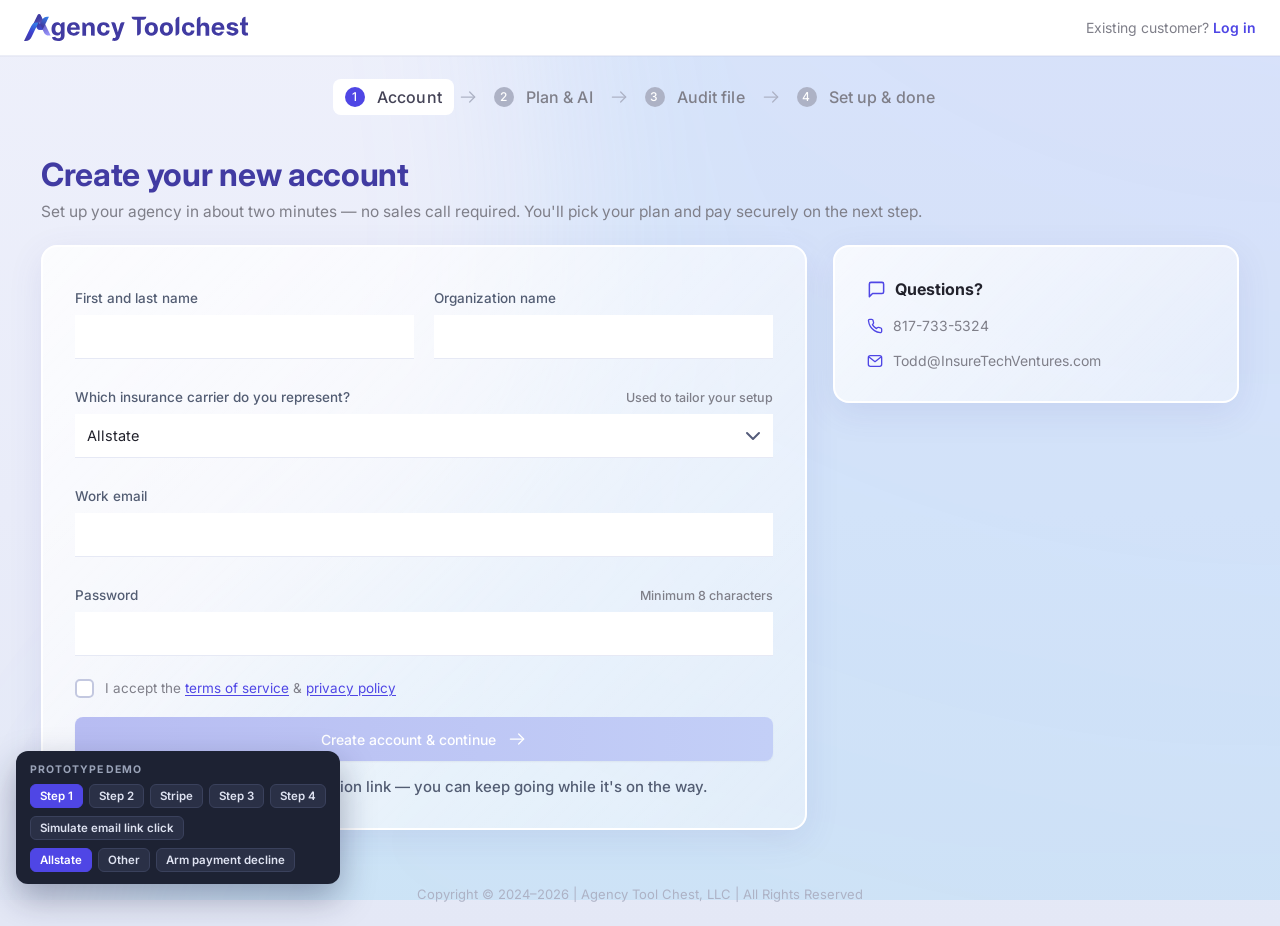
==== atc/registration/index.html @ 753e1fa0 "Registration: bottom-align plan tiles so rows match across banded/unbanded tiles; smooth AI deselect" ====
<!DOCTYPE html>
<html lang="en">
<head>
<meta charset="UTF-8">
<meta name="viewport" content="width=device-width, initial-scale=1.0">
<title>Create your account — Agency Toolchest</title>
<link rel="preconnect" href="https://fonts.googleapis.com">
<link rel="preconnect" href="https://fonts.gstatic.com" crossorigin>
<link href="https://fonts.googleapis.com/css2?family=Inter:ital,wght@0,400;0,500;0,600;0,700;0,800;1,400;1,500&display=swap" rel="stylesheet">
<style>
  /* ============================================================
     BASE — taken verbatim from the deployed ATC checkout page
     (https://lunaenumen.github.io/atc/checkout/index.html)
     ============================================================ */
  :root{
    --ink:#22222C;
    --body:#7F7F89;
    --muted:#7F7F89;
    --accent:#4f46e5;
    --accent-deep:#4338ca;
    --line:#e5e8f4;
    --green:#16a34a;
    --card:#ffffff;
  }
  *{box-sizing:border-box;margin:0;padding:0}
  html{-webkit-font-smoothing:antialiased;text-rendering:optimizeLegibility}
  body{
    font-family:'Inter',system-ui,-apple-system,'Segoe UI',sans-serif;
    background:linear-gradient(180deg,#eef0fb 0%,#e9ecf9 55%,#e4e8f6 100%);
    color:var(--ink);
    min-height:100vh;
    display:flex;flex-direction:column;
    font-size:15px;
  }
  .bg-shape{position:fixed;inset:0;z-index:-1;pointer-events:none}
  .bg-shape svg{width:100%;height:100%;display:block}

  /* ---------- Header ---------- */
  header{
    background:#fff;
    display:flex;align-items:center;justify-content:space-between;
    height:40px;max-height:40px;padding:0 32px;
    border-bottom:1px solid #eceef7;
    box-shadow:0 1px 0 rgba(30,34,80,.03);
    position:sticky;top:0;z-index:50;
  }
  .logo{display:flex;align-items:center;gap:10px;text-decoration:none;color:var(--ink)}
  .logo-word{font-size:21px;font-weight:800;letter-spacing:-.02em}
  .logo-word span{color:var(--accent-deep)}
  .user{display:flex;align-items:center;gap:10px}
  .avatar{
    width:28px;height:28px;border-radius:50%;
    background:linear-gradient(135deg,#f0a56c,#c96f4a);
    display:flex;align-items:center;justify-content:center;overflow:hidden;
  }
  .user-name{font-size:14px;font-weight:700;line-height:1.2}
  .user-sub{font-size:12px;color:var(--muted);line-height:1.2}
    /* signup: name sits left-aligned next to the avatar in one chip */
  header .user{gap:9px}
  header .user-meta{min-width:0;text-align:left}

  /* ---------- Layout ---------- */
  .page{flex:1;max-width:1440px;margin:0 auto;padding:48px 32px 40px;
    display:grid;grid-template-columns:minmax(0,1fr) 408px;gap:44px;align-items:start}
  .col-left{display:flex;flex-direction:column;gap:36px;min-width:0}

  .card{
    background:linear-gradient(135deg,rgba(255,255,255,.8),rgba(255,255,255,.4));
    border:2px solid #fff;border-radius:18px;
    box-shadow:0 10px 34px rgba(78,82,168,.10);
    -webkit-backdrop-filter:blur(14px);backdrop-filter:blur(14px);
    padding:30px 32px 28px;
  }
  .eyebrow{
    display:flex;align-items:center;gap:14px;
    font-size:11.5px;font-weight:700;letter-spacing:.09em;
    text-transform:uppercase;color:var(--muted);
  }
  .eyebrow::after{content:"";flex:1;height:1px;background:#dfe2ef}

  /* ---------- Subscription card ---------- */
  .sub-head{display:flex;justify-content:space-between;gap:24px;margin-top:26px}
  .sub-title{font-size:22px;font-weight:800;letter-spacing:-.01em}
  .sub-desc{margin-top:8px;color:var(--body);line-height:1.55;max-width:60ch}
  .sub-price{text-align:right;white-space:nowrap}
  .sub-price .amount{font-size:28px;font-weight:800;letter-spacing:-.02em}
  .sub-price .per{display:block;color:var(--muted);font-size:14px;margin-top:2px}

  /* features */
  /* features */
  .features{position:relative;margin-top:22px;overflow:hidden;max-height:92px;transition:max-height .35s ease}
  .features:not(.expanded){
    -webkit-mask-image:linear-gradient(180deg,#000 42%,transparent 96%);
            mask-image:linear-gradient(180deg,#000 42%,transparent 96%);
  }
  .features.expanded{max-height:720px}
  .features-grid{display:grid;grid-template-columns:1fr 1fr;column-gap:40px}
  .stage .feat{gap:10px;padding:7px 0;line-height:1.3}
  .stage .feat svg{width:16px;height:16px;margin-top:1px}
  .feat svg{flex:none;margin-top:2px}
  .feat-toggle{
    display:flex;align-items:center;gap:7px;margin:18px auto 0;
    background:none;border:0;cursor:pointer;
    color:var(--accent);font:inherit;font-size:14.5px;font-weight:600;
  }
  .feat-toggle:hover{text-decoration:underline}
  .feat-toggle svg{transition:transform .3s ease}
  .feat-toggle.open svg{transform:rotate(180deg)}

  /* ---------- AI plan card ---------- */
  .ai-title{font-size:20px;font-weight:800;margin-top:26px}
  .ai-desc{margin-top:8px;color:var(--body);line-height:1.55;max-width:88ch}
  .plans{display:grid;grid-template-columns:1fr 1fr;gap:22px;margin-top:38px;align-items:stretch}

  .plan-tile{
    position:relative;background:#fff;border:2px solid #e8eaf5;border-radius:14px;
    padding:22px 22px 18px;cursor:pointer;user-select:none;
    transition:border-color .18s ease, box-shadow .18s ease, transform .18s ease;
    display:flex;flex-direction:column;
  }
  .plan-tile:hover{box-shadow:0 10px 26px rgba(78,82,168,.12);transform:translateY(-1px)}
  .plan-tile[data-plan="advanced"]{border-color:var(--accent);box-shadow:0 10px 28px rgba(79,70,229,.16)}
  .plan-tile input[name="ai-plan"]{position:absolute;opacity:0;pointer-events:none}
  .plan-tile:focus-visible{outline:3px solid #b9b2f5;outline-offset:2px}

  .plan-top{display:flex;align-items:center;justify-content:space-between}
  .plan-name{font-size:18px;font-weight:800}
  .plan-bar{
    position:absolute;top:0;left:50%;transform:translate(-50%,-50%);
    padding:6px 16px;border-radius:999px;white-space:nowrap;
    background:linear-gradient(90deg,#6d5ef0,#4f46e5);
    color:#fff;font-size:11px;font-weight:700;letter-spacing:.08em;text-transform:uppercase;
    box-shadow:0 4px 12px rgba(79,70,229,.35);
  }
  .plan-price{margin-top:16px;display:flex;align-items:baseline;gap:5px}
  .plan-price .amt{font-size:30px;font-weight:800;letter-spacing:-.02em}
  .plan-price .mo{color:var(--muted);font-size:14px}
  .plan-sub{color:var(--body);font-size:14px;margin-top:4px}
  .plan-divider{height:1px;background:#e8eaf3;margin:16px 0 14px}
  .plan-tokens{display:flex;align-items:center;gap:8px;font-size:13.5px;font-weight:600;color:var(--ink)}
  .tok-dot{width:6px;height:6px;background:var(--accent);border-radius:2px;flex:none}
  .info{color:var(--muted);display:inline-flex;cursor:help}
  /* styled tooltip (setup fee explanation) */
  .tip{position:relative;color:var(--muted);display:inline-flex;cursor:help}
  .tip::after{
    content:attr(data-tip);position:absolute;bottom:calc(100% + 9px);right:-6px;
    width:252px;background:#1d2233;color:#fff;font-size:12px;font-weight:400;line-height:1.55;
    padding:9px 12px;border-radius:8px;box-shadow:0 10px 24px rgba(20,24,60,.35);
    opacity:0;pointer-events:none;transition:opacity .18s ease;z-index:40;
  }
  .tip::before{
    content:"";position:absolute;bottom:calc(100% + 3px);right:2px;
    border:6px solid transparent;border-top-color:#1d2233;
    opacity:0;transition:opacity .18s ease;z-index:40;
  }
  .tip:hover::after,.tip:focus-visible::after,.tip:hover::before,.tip:focus-visible::before{opacity:1}

  /* radios */
  .radio{
    appearance:none;-webkit-appearance:none;width:21px;height:21px;border-radius:50%;
    border:2px solid #c9cde4;background:#fff;cursor:pointer;flex:none;
    transition:border .15s ease;
  }
  .radio:hover{border-color:#a5aad0}
  .radio:checked{border:7px solid var(--accent)}

  /* ---------- Bonus banner ---------- */
  .bonus{
    margin-top:30px;display:flex;align-items:flex-start;gap:18px;
    background:#edf1fe;border:1px solid #d4dcf8;border-radius:14px;padding:20px 24px;
  }
  .bonus-icon{flex:none;width:42px;height:42px}
  .bonus-body{flex:1;min-width:0}
  .bonus-title{font-size:15.5px;font-weight:800;letter-spacing:.01em;color:#413BA2;text-transform:uppercase}
  .bonus-line{margin-top:5px;color:#413BA2;font-size:14.5px}
  .bonus-line b{color:#413BA2}
  .bonus-price{text-align:right;white-space:nowrap}
  .bonus-price .zero{
    font-size:26px;font-weight:800;
    background:linear-gradient(135deg,#046BF2,#5E35F2);
    -webkit-background-clip:text;background-clip:text;
    color:transparent;-webkit-text-fill-color:transparent;
  }
  .bonus-price .then{display:block;color:#413BA2;opacity:.8;font-size:13px;font-style:italic;margin-top:2px}

  /* ---------- Order / receipt ---------- */
  .order-wrap{position:sticky;top:64px}
  .receipt{
    background:#fff;border:1px solid #E6E9F5;border-bottom:0;
    border-radius:16px 16px 0 0;padding:30px 28px 24px;
    box-shadow:0 0 40px rgba(78,82,168,.16);
  }
  .zig{
    height:7.5px;
    background-image:url("data:image/svg+xml,%3Csvg xmlns='http://www.w3.org/2000/svg' viewBox='0 0 25.75 7.5' preserveAspectRatio='none'%3E%3Cpath d='M0 0H25.75L12.875 7.25Z' fill='%23fff'/%3E%3Cpath d='M0 0L12.875 7.25L25.75 0' fill='none' stroke='%23E6E9F5' stroke-width='0.75'/%3E%3C/svg%3E");
    background-repeat:repeat-x;
    background-size:25.75px 100%;
  }
  .fine{padding:18px 6px 0;color:var(--muted);font-size:12.5px;line-height:1.6}
  .fine a{color:var(--accent);text-decoration:underline;text-underline-offset:2px}
  .fine p+p{margin-top:12px}

  .o-item{display:flex;justify-content:space-between;gap:16px;padding:13px 0;animation:fadeIn .25s ease}
  @keyframes fadeIn{from{opacity:0;transform:translateY(-3px)}to{opacity:1;transform:none}}
  .o-title{font-size:15px;font-weight:700;line-height:1.35}
  .o-sub{font-size:13px;font-style:italic;color:var(--muted);margin-top:3px}
  .o-price{font-size:15px;font-weight:700;white-space:nowrap}
  .o-price.free{color:var(--green)}

  .o-divider{height:1px;background:#e7e9f4;margin:14px 0 16px}
  .due{display:flex;justify-content:space-between;align-items:baseline;padding-bottom:6px}
  .due-label{font-size:19px;font-weight:800}
  .due-amount{font-size:21px;font-weight:800;letter-spacing:-.01em}

  .consents{display:flex;flex-direction:column;gap:16px;margin-top:18px}
  .consent{display:flex;gap:11px;align-items:flex-start;cursor:pointer;font-size:13.5px;color:var(--body);line-height:1.55}
  .consent b{color:var(--ink)}
  .checkbox{
    appearance:none;-webkit-appearance:none;flex:none;width:19px;height:19px;margin-top:1px;
    border:2px solid #c3c8e0;border-radius:5px;background:#fff;cursor:pointer;
    display:inline-grid;place-content:center;transition:background .12s ease,border-color .12s ease;
  }
  .checkbox:hover{border-color:#9aa0d8}
  .checkbox::before{
    content:"";width:10px;height:10px;transform:scale(0);transition:transform .12s ease;
    clip-path:polygon(14% 44%,0 62%,40% 100%,100% 16%,82% 2%,38% 66%);
    background:#fff;
  }
  .checkbox:checked{background:var(--accent);border-color:var(--accent)}
  .checkbox:checked::before{transform:scale(1)}

  .subscribe{
    width:100%;margin-top:22px;border:0;border-radius:11px;cursor:pointer;
    padding:15px 18px;display:flex;align-items:center;justify-content:center;gap:11px;
    background:linear-gradient(90deg,#6153e6,#3b6ef6);
    color:#fff;font:inherit;font-size:16px;font-weight:700;
    box-shadow:0 10px 24px rgba(79,70,229,.35);
    transition:box-shadow .15s ease,transform .15s ease,filter .15s ease;
  }
  .subscribe:hover:not(:disabled){filter:brightness(1.06);transform:translateY(-1px)}
  .subscribe:disabled{
    background:linear-gradient(90deg,#b7bcf2,#c3cff7);
    box-shadow:none;cursor:not-allowed;color:#fff;
  }
  .renew-note{display:flex;align-items:center;gap:8px;margin-top:14px;color:var(--muted);font-size:13px}
  .renew-note svg{color:var(--accent);flex:none}

  /* ---------- Footer / toast ---------- */
  footer{margin-top:auto;text-align:center;color:#ADB2C5;font-size:13px;padding:0 20px 24px}
  .toast{
    position:fixed;left:50%;bottom:28px;transform:translate(-50%,20px);
    background:#1d2233;color:#fff;padding:12px 22px;border-radius:10px;
    font-size:14px;font-weight:600;opacity:0;pointer-events:none;
    transition:opacity .25s ease,transform .25s ease;z-index:99;
    box-shadow:0 14px 34px rgba(20,24,60,.35);
  }
  .toast.show{opacity:1;transform:translate(-50%,0)}

  /* ---------- Entrance animation ---------- */
  @keyframes rollOut{
    from{opacity:0;clip-path:inset(0 0 100% 0);transform:translateY(-6px)}
    55%{opacity:1}
    to{opacity:1;clip-path:inset(-60px -60px -60px -60px);transform:none}
  }
  .roll{animation:rollOut .6s cubic-bezier(.22,.61,.36,1) both}
  .col-left .card:nth-of-type(1).roll{animation-delay:.06s}
  .col-left .card:nth-of-type(2).roll{animation-delay:.2s}
  .order-wrap.roll{animation-delay:.34s}
  @media (prefers-reduced-motion:reduce){.roll{animation:none}}

  @media (max-width:1120px){
    .page{grid-template-columns:1fr}
    .order-wrap{position:static}
  }
  @media (max-width:640px){
    .plans,.features-grid{grid-template-columns:1fr}
    .sub-head{flex-direction:column}
    .bonus{flex-wrap:wrap}
  }
</style>
<style>
  /* ============================================================
     EXTENSIONS — new components for the signup flow, measured
     from the four SVG exports (1920px canvas, content 1198px).
     Base tokens/typography above are never restyled.
     ============================================================ */
  :root{
    --ok-bg:#ECFDF5; --ok-line:#A7F3D0; --ok-text:#065F46;
    --info-bg:#EEF2FF; --info-line:#C7D2FE; --info-text:#413BA2;
    --pend-bg:#FFFBEB; --pend-line:#FDE68A; --pend-text:#92400E;
    --chip-bg:#F2F5FF; --green-check:#04AF72;
  }
  html{scroll-behavior:smooth}
  body.clean{scroll-behavior:auto}

  /* header: taller than checkout per SVG (54–60px) */
  header{height:56px;max-height:56px;padding:0 24px}
  .login-link{font-size:14px;color:var(--muted)}
  .login-link a{color:var(--accent);font-weight:600;text-decoration:none}
  .login-link a:hover{text-decoration:underline}
  .user-meta{text-align:right}

  /* ---------- Stage / step layout ---------- */
  .wrap{width:100%;max-width:1198px;margin:0 auto;padding:0}
  main{flex:1}
  .stage{display:none}
  .stage.active{display:block}
  .stage .card{border-radius:16px;padding:32px;-webkit-backdrop-filter:blur(2px);backdrop-filter:blur(2px)}
  .cols{display:grid;grid-template-columns:766px 406px;gap:26px;align-items:start}
  /* SVG/PROMPT: the receipt column is sticky in the viewport at all times —
     stretch the aside to the full row height so sticky has room to travel */
  .cols>aside{align-self:stretch;display:flex;flex-direction:column;gap:22px}
  .col-left{gap:26px}

  /* ---------- Stepper ---------- */
  /* Figma: chips row gap 4, arrow separators 20px #ADB2C5.
     Current = white chip + #4F46E5 badge + #444356 label.
     Done = #ADB2C5 badge/label; future = #ADB2C5 badge + #7F7F89 label. */
  .stepper{display:flex;align-items:center;justify-content:center;gap:4px;margin-top:23px;flex-wrap:wrap}
  .chip{
    display:flex;align-items:center;
    height:36px;padding:8px 12px;gap:12px;border:0;border-radius:8px;
    background:transparent;color:#7F7F89;font:inherit;font-size:16px;font-weight:500;
    letter-spacing:.1px;cursor:pointer;white-space:nowrap;
    transition:box-shadow .18s ease,background .18s ease,color .18s ease;
  }
  .chip .badge{
    display:flex;align-items:center;justify-content:center;flex:none;
    width:20px;min-width:20px;height:20px;padding:2px;border-radius:999px;
    background:#ADB2C5;color:#fff;font-size:12px;font-weight:500;line-height:16px;
    letter-spacing:.5px;text-align:center;
    transition:background .18s ease;
  }
  .chip.done{color:#ADB2C5}
    .chip.done .badge{background:#ADB2C5;border:0;color:#fff;font-size:13px}
  .chip.current{background:#fff;color:#444356}
  .chip.current .badge{background:#4F46E5}
  .chip[disabled]{cursor:default}
  .chip.allowed:not([disabled]):not(.current):hover{box-shadow:0 0 0 1px #DDE2F2 inset}
  .chip.hidden{display:none}
  .stepper .sep{flex:none;display:inline-flex;color:#ADB2C5}
  .stepper .sep.hidden{display:none}

  /* ---------- Step headings ---------- */
  .step-head{margin-top:32px}
  .step-head h1{font-size:32px;font-weight:700;letter-spacing:-.01em;color:#413BA2}
  .step-head .lead{margin-top:6px;font-size:15.5px;line-height:1.5;color:var(--body);max-width:none}
  .backlink{
    display:inline-flex;align-items:center;gap:6px;margin-top:0;
    color:var(--accent);font-size:14px;font-weight:600;text-decoration:none;
  }
  .backlink:hover{text-decoration:underline}
  .step-head.has-back{margin-top:44px}
  .step-head.has-back h1{margin-top:24px}

  /* ---------- Status strips ---------- */
  .strip{
    display:flex;align-items:center;gap:11px;
    border-radius:7.5px;padding:0 14px;height:45px;margin-top:18px;
    font-size:14px;font-weight:600;
    transition:background .3s ease,border-color .3s ease,color .3s ease;
  }
  .strip .strip-note{font-weight:400;opacity:.85}
  .strip .strip-actions{margin-left:auto;display:flex;gap:14px;align-items:center}
  .strip a{color:inherit;font-weight:700;text-decoration:underline;text-underline-offset:2px;cursor:pointer}
  .strip.ok{background:var(--ok-bg);border:1px solid var(--ok-line);color:var(--ok-text)}
  .strip.info{background:var(--info-bg);border:1px solid var(--info-line);color:var(--info-text)}
  .strip.pending{background:var(--pend-bg);border:1px solid var(--pend-line);color:var(--pend-text)}
  .strip.processing{background:var(--info-bg);border:1px solid var(--info-line);color:var(--info-text)}
  .strip .dot{
    flex:none;width:22px;height:22px;border-radius:50%;display:inline-flex;
    align-items:center;justify-content:center;
  }
  .strip.ok .dot{background:var(--green-check)}
  .strip.pending .dot{background:#D97706}
  .strip.info .dot{background:var(--accent)}
  .strip.processing .dot{background:transparent}
  .spinner{
    width:20px;height:20px;border-radius:50%;
    border:2.5px solid #C7D2FE;border-top-color:var(--accent);
    animation:spin .8s linear infinite;
  }
  @keyframes spin{to{transform:rotate(360deg)}}

  /* ---------- Forms (Step 1) — Figma: flex 44px, padding 8px 12px,
     white bg, bottom border #E6E9F5, no radius, empty fields ---------- */
  .field{margin-bottom:30px}
  .field-row{display:grid;grid-template-columns:1fr 1fr;gap:20px}
  .label-row{display:flex;align-items:baseline;justify-content:space-between;gap:12px}
  .label{display:block;font-size:13.5px;font-weight:500;color:#535D73;margin-bottom:9px}
  .label-hint{font-size:12.5px;font-weight:500;color:var(--muted)}
  .input{
    width:100%;height:44px;padding:8px 12px;
    background:#fff;border:0;border-bottom:1px solid #E6E9F5;
    font:inherit;font-size:14.5px;color:var(--ink);
    transition:border-color .18s ease,box-shadow .18s ease;
  }
  .input::placeholder{color:#A6ABC0}
  .input:focus{outline:none;border-bottom-color:var(--accent);box-shadow:0 1px 0 var(--accent)}
  textarea.input{height:auto;padding:10px 14px;resize:vertical}
  select.input{
    appearance:none;-webkit-appearance:none;cursor:pointer;padding-right:38px;
    background-image:url("data:image/svg+xml,%3Csvg xmlns='http://www.w3.org/2000/svg' width='14' height='9' viewBox='0 0 14 9'%3E%3Cpath d='M1 1l6 6 6-6' fill='none' stroke='%23555C7A' stroke-width='2' stroke-linecap='round' stroke-linejoin='round'/%3E%3C/svg%3E");
    background-repeat:no-repeat;background-position:right 14px center;
  }
  .field-note{margin-top:9px;font-size:13px;color:var(--muted);line-height:1.5}
  .field-note.warn{color:#B45309}
  .err{display:none;margin-top:7px;font-size:12.5px;font-weight:600;color:#ED0378}
  .field.invalid .err{display:block}
  .field.invalid .input{border-bottom-color:#ED0378}
  .field.invalid .input:focus{box-shadow:0 1px 0 #ED0378}
  .terms{display:flex;gap:11px;align-items:flex-start;cursor:pointer;font-size:13.5px;color:var(--body);line-height:1.55;margin:22px 0 0}
  .terms a{color:var(--accent);text-decoration:underline;text-underline-offset:2px}
  .btn-note{display:flex;align-items:center;justify-content:center;gap:9px;margin-top:16px;color:#535D73;font-size:15px;font-weight:500}
  .hp{position:absolute;left:-9999px;top:-9999px;height:0;overflow:hidden}

  /* ---------- Custom styled dropdowns (carrier, billing day) ---------- */
  .dd{position:relative;display:inline-block}
  .dd-btn{
    display:flex;align-items:center;justify-content:space-between;gap:10px;
    height:44px;padding:8px 12px;width:100%;
    background:#fff;border:0;border-bottom:1px solid #E6E9F5;
    font:inherit;font-size:14.5px;color:var(--ink);cursor:pointer;text-align:left;
    transition:border-color .18s ease,box-shadow .18s ease;
  }
  .dd-btn .dd-chev{flex:none;color:#555C7A;transition:transform .2s ease}
  .dd.open .dd-btn{border-bottom-color:var(--accent);box-shadow:0 1px 0 var(--accent)}
  .dd.open .dd-btn .dd-chev{transform:rotate(180deg)}
  .dd-list{
    position:absolute;top:calc(100% + 4px);left:0;right:0;z-index:30;
    background:#fff;border:1px solid #E6E9F5;border-radius:8px;
    box-shadow:0 10px 24px rgba(30,34,80,.14);padding:4px;
    max-height:224px;overflow:auto;display:none;
  }
  .dd.open .dd-list{display:block}
  .dd-item{list-style:none;padding:8px 12px;border-radius:6px;font-size:14px;color:#111827;cursor:pointer}
  .dd-item:hover{background:#EEF2FF}
  .dd-item.sel{color:#4F46E5;font-weight:600;background:#EEF2FF}
  .dd-item.sel::after{content:'✓';float:right;color:#4F46E5;font-weight:700}
  select option{background:#fff;color:#111827;font-family:inherit;font-size:14px;padding:6px 10px}
  select option:checked{background:#EEF2FF;color:#111827}

  /* ---------- Ghost button (SVG: #EEF2FF fill, #4F46E5 label) ---------- */
  .btn-ghost{
    display:inline-flex;align-items:center;justify-content:center;gap:9px;
    height:44px;padding:0 22px;border:0;border-radius:8px;cursor:pointer;
    background:#EEF2FF;color:#4F46E5;box-shadow:0 1px 2px rgba(0,0,0,.05);
    font:inherit;font-size:14px;font-weight:500;line-height:28px;
    transition:filter .15s ease,transform .15s ease;
  }
  .btn-ghost:hover{filter:brightness(.96)}
  .stage .subscribe{background:linear-gradient(257.56deg,#046BF2 3.39%,#5E35F2 84.49%);border-radius:8px;box-shadow:0 1px 2px rgba(0,0,0,.05);height:44px;padding:8px 16px;margin-top:0;font-size:14px;font-weight:500}
  .stage .subscribe:disabled{background:linear-gradient(90deg,#b7bcf2,#c3cff7)}
  #subscribe-btn svg{display:none}
  #subscribe-btn:not(:disabled) svg{display:inline-block}
  .btn-ghost:active{transform:scale(.99)}

  /* ---------- Sidebar cards (Step 1 / 3) ---------- */
  aside .col-left{gap:22px}
  .side-title{display:flex;align-items:center;gap:9px;font-size:16px;font-weight:700;color:var(--ink)}
  .side-title svg{flex:none}
  .side-list{margin-top:20px;display:flex;flex-direction:column;gap:14px}
  .side-item{display:flex;gap:10px;align-items:flex-start;font-size:13.5px;color:#535D73;line-height:1.5}
  .howto-list{list-style:none;margin-top:20px;display:flex;flex-direction:column;gap:12px}
  .howto-list li{display:flex;gap:8px;align-items:flex-start;font-size:13.5px;color:#535D73;line-height:1.5}
  .howto-list li b{color:var(--ink)}
  .howto-n{flex:none;font-size:13.5px;font-weight:700;color:#4F46E5}
  .side-item svg{flex:none;margin-top:2px}
  
  blockquote{margin-top:16px;font-size:15.5px;line-height:1.6;color:var(--ink);font-style:italic}
  .attr{margin-top:14px;font-size:13.5px;color:var(--muted);font-style:normal}
  .contact{display:flex;gap:10px;align-items:center;margin-top:18px;font-size:14px;color:var(--body)}
  .contact svg{flex:none;color:var(--accent)}
  .contact a{color:var(--body);text-decoration:none}
  .contact a:hover{color:var(--accent)}

  /* ---------- Billing plan tiles (Step 2) ---------- */
  .bill-title{font-size:18px;font-weight:700;margin-top:24px;color:#111827}
  .bill-tiles{display:flex;gap:12px;align-items:flex-end;margin-top:21px}
  /* step-2 fine-tuning measured from SVG 2 */
  .stage .features{margin-top:25px}
  .stage .features-grid{column-gap:30px}
  .stage .feat{gap:9px;padding:5px 0;line-height:1.3;font-size:14px}
  .stage .feat svg{width:16px;height:16px;margin-top:1px}
  .stage .feat-toggle{margin-top:24px}
  .stage .ai-title{font-size:18px;font-weight:700;color:#111827}
  .stage .ai-desc{max-width:none;font-size:14px;line-height:18px;color:#7F7F89}
  .stage .plans{margin-top:14px;gap:12px;align-items:end}
  .stage .plan-tile{padding:16px 18px;gap:12px;border-radius:12px}
  .stage .plan-tile.has-pill{padding-top:46px}
  .stage .plan-tile[aria-checked="true"] .plan-name{color:#4F46E5}
  .stage .plan-price{margin:0;gap:2px;align-items:flex-end}
  .stage .plan-price .amt{font-size:24px;line-height:30px;letter-spacing:-.01em}
  .stage .plan-price .amt.big{font-size:28px;line-height:34px}
  .stage .plan-price .mo{font-size:13px;font-weight:500;color:#6B7280}
  .stage .plan-sub{margin:0;font-size:13px;color:#6B7280}
  .stage .plan-divider{margin:0}
  .stage .plan-tokens{font-size:13px;font-weight:500;color:#374151;gap:6px}
  .stage .radio{width:16px;height:16px;border:1px solid #D1D5DB;border-radius:999px}
  .stage .radio:checked{border-color:#4F46E5;background:radial-gradient(circle,#fff 2.5px,#4F46E5 3px)}
  .stage .plan-sub{margin-top:2px}
  .stage .plan-divider{margin:12px 0 10px}
  .stage .plan-tile.has-pill{padding-top:49px}
  .stage .receipt{padding-top:42px}
  /* SVG/Figma: "Best Value" is a full-width accent band fused with the tile's
     accent border — it covers the top border so there is no gap */
  .stage .plan-bar{
    top:-2px;left:-2px;right:auto;transform:none;width:calc(100% + 4px);height:30px;padding:0;
    border-radius:12px 12px 0 0;display:flex;align-items:center;justify-content:center;gap:7px;
    background:var(--accent);box-shadow:none;
  }
  .stage .bonus{margin-top:20px}
  .bill-tiles .plan-tile{flex:1;min-height:0}
  .bill-tiles .plan-tile.has-pill{min-height:217px}
  .plan-tile[data-bill="annual"]{border-color:var(--accent);box-shadow:0 10px 28px rgba(79,70,229,.16)}
  .plan-price .amt.big{font-size:42px;letter-spacing:-.025em}
  .save-badge{
    display:inline-flex;align-items:center;gap:6px;
    background:#EEF2FF;border-radius:999px;padding:5px 12px;
    color:#413BA2;font-size:12.5px;font-weight:700;
  }
  .fee-note{display:inline-flex;align-items:center;gap:6px;font-size:12.5px;font-weight:700;color:var(--body)}
  .bonus.dim{opacity:.45;filter:saturate(.35)}
  .bonus{transition:opacity .25s ease,filter .25s ease;flex-direction:column;gap:16px;padding:24px;border-radius:12px}
    .bonus-mark{flex:none;display:inline-flex}
  .bonus-row{display:flex;justify-content:space-between;align-items:flex-start;gap:16px;width:100%;flex:1;min-width:0}
  .bonus-left{display:flex;flex-direction:column;align-items:flex-start;gap:4px;min-width:0;flex:1}
  .bonus-header{display:flex;align-items:center;gap:8px}
  #bonus-banner .bonus-title{font-size:16px;line-height:19px;white-space:nowrap}
  .bonus-bodyx,#bonus-banner .bonus-left .bonus-text{margin:0;font-size:14px;line-height:22px;color:#413BA2}
  .bonus-right{display:flex;flex-direction:column;align-items:flex-end;flex:none}
  .bonus-right .zero{font-size:26px;font-weight:700;line-height:31px;background:linear-gradient(257.56deg,#046BF2 3.39%,#5E35F2 84.49%);-webkit-background-clip:text;background-clip:text;color:transparent;-webkit-text-fill-color:transparent}
  .bonus-right .then{margin-top:0;font-size:12px;font-style:italic;line-height:22px;color:#413BA2;text-align:right;white-space:nowrap}
          
  /* ---------- Billing date card (Step 2) ---------- */
  .billdate-sentence{margin-top:14px;font-size:15px;color:var(--ink);line-height:1.6}
  .billdate-note{display:flex;gap:9px;margin-top:4px;font-size:13px;color:var(--muted);line-height:1.55}
  .billdate-note svg{flex:none;margin-top:1px;color:var(--accent)}

  /* ---------- Wizard (Step 3) ---------- */
  .wiz{display:flex;flex-direction:column;gap:20px;margin-top:24px}
  .wiz-item{display:flex;gap:16px;align-items:flex-start}
  .wiz-num{
    flex:none;width:28px;height:28px;border-radius:50%;
    background:var(--accent);color:#fff;
    display:flex;align-items:center;justify-content:center;
    font-size:14px;font-weight:700;margin-top:-2px;
    box-shadow:0 4px 10px rgba(79,70,229,.30);
  }
  .wiz-title{font-size:15px;font-weight:700;color:var(--ink)}
  .wiz-sub{margin-top:5px;font-size:14px;color:var(--body);line-height:1.5}

  .accordion{margin-top:10px;background:#fff;border:1px solid #E0E7FF;border-radius:7.5px;
  }
  .acc-head{
    width:100%;display:flex;align-items:center;gap:11px;
    height:52px;padding:0 16px;border:0;background:none;cursor:pointer;
    font:inherit;font-size:14.5px;font-weight:700;color:var(--ink);text-align:left;
  }
  .acc-head:hover{background:#F7F8FF;border-radius:7.5px}
  .acc-head .chev{flex:none;color:var(--accent);transition:transform .25s ease}
  .accordion.open .acc-head .chev{transform:rotate(90deg)}
  .acc-body{max-height:0;overflow:hidden;transition:max-height .35s ease,padding-bottom .35s ease;padding:0 18px 0 43px}
  .accordion.open .acc-body{max-height:440px;padding-bottom:18px}
  .acc-body ol{margin:10px 0 0 18px;display:flex;flex-direction:column;gap:8px}
  .acc-body code{background:#EEF2FF;border-radius:5px;padding:1px 7px;font-size:13px;color:#4F46E5}

  /* ---------- Dropzone (Step 3) ---------- */
  .dropzone{
    margin-top:24px;height:178px;
    background:#fff;border:1.5px dashed #C7D2FE;border-radius:7px;
    display:flex;flex-direction:column;align-items:center;justify-content:center;gap:10px;
    cursor:pointer;text-align:center;padding:20px;
    transition:border-color .15s ease,background .15s ease;
  }
  .dropzone:hover,.dropzone:focus-visible{border-color:var(--accent);background:#FBFCFF}
  .dropzone.drag{border-color:var(--accent);background:#EEF2FF}
  .dropzone.invalid{border-color:#ED0378;background:#FEF2F8}
  .dz-title{font-size:16px;font-weight:700;color:var(--ink)}
  .dz-sub{font-size:13px;color:var(--muted)}
  .dz-file{display:flex;align-items:center;gap:10px;background:#EEF2FF;border:1px solid #C7D2FE;border-radius:8px;padding:10px 16px;font-size:14px;color:var(--ink)}
  .dz-file b{font-weight:700}
  .dz-file .rm{border:0;background:none;color:var(--muted);cursor:pointer;font:inherit;font-size:15px;line-height:1;padding:2px 4px}
  .dz-file .rm:hover{color:#ED0378}
  .upload-error{display:none;margin-top:12px;font-size:13px;font-weight:600;color:#ED0378}
  .warn-frame{
    display:flex;align-items:center;justify-content:center;gap:9px;
    margin-top:18px;padding:11px 14px;border-radius:8px;
    background:#FEF2F8;border:1px solid #F9B9D8;
    font-size:13.5px;font-weight:700;color:#ED0378;
  }
  .upload-error.show{display:block}
  .two-btns{display:flex;justify-content:space-between;align-items:center;gap:12px;margin-top:12px}
  .two-btns .btn-ghost{width:209px}
  .two-btns .subscribe{width:193px;font-size:15px;font-weight:600;padding:8px 16px;gap:8px}

  /* ---------- Step 4 (Figma) ---------- */
  .done-card{display:flex;flex-direction:column;align-items:stretch;gap:24px}
  .done-head{display:flex;align-items:center;gap:20px}
  .done-head .checkorb{flex:none}
  .done-head h1{font-size:32px;font-weight:700;line-height:40px;color:#413BA2;letter-spacing:0}
  .done-head .lead{margin-top:8px;font-size:15px;line-height:150%;color:#535D73}
  .done-list{display:flex;flex-direction:column;gap:12px;padding-left:84px}
  .done-item{display:flex;align-items:flex-start;gap:8px;font-size:14px;line-height:150%;color:#535D73}
  .done-item svg{flex:none;margin-top:3px}
  .warn-strip{
    background:#EEF2FF;border:1px solid #C7D2FE;border-radius:8px;
    padding:20px;display:flex;gap:12px;align-items:flex-start;
    font-size:14px;font-weight:700;line-height:160%;color:#413BA2;
  }
  .warn-strip svg{flex:none;margin-top:2px}
  .setup-cards{display:grid;grid-template-columns:1fr 1fr;gap:24px}
  .setup-card{padding:24px;gap:24px;display:flex;flex-direction:column;align-items:flex-start}
  .setup-card .card-title{display:flex;align-items:center;gap:10px;font-size:18px;font-weight:700;color:#413BA2}
  .num-badge{
    flex:none;width:28px;height:28px;border-radius:999px;
    background:#4F46E5;color:#fff;font-size:14px;font-weight:700;
    display:flex;align-items:center;justify-content:center;
  }
  .setup-card .side-list{margin-top:0;gap:14px}
  .setup-card .side-item{gap:8px;font-size:14px;line-height:150%;color:#535D73}
  .setup-card .side-item svg{margin-top:3px;width:16px;height:16px}
  .setup-card .card-title{margin-top:0}
  .setup-card .card-title + .card-title{margin-top:22px}
  .setup-btns{display:flex;justify-content:space-between;align-items:center;gap:12px;margin-top:auto;padding-top:24px;width:100%}
  .onboard-card{display:flex;flex-direction:column;align-items:flex-start;gap:14px}
  .onboard-copy{display:flex;flex-direction:column;align-items:flex-start;gap:12px}
  .onboard-copy p{font-size:14px;line-height:160%;color:#535D73;max-width:48ch}
  .onboard-copy b{color:var(--ink)}
  .onboard-copy .onboard-contact-head{margin:0}
  .onboard-card .contact{margin-top:0;font-size:14px}
  .onboard-card .contact a{color:#535D73;text-decoration:none}
  .onboard-card .contact a:hover{color:var(--accent)}
  .onboard-dash{margin-top:auto;width:300px}
  .dash-row{display:flex;justify-content:center}
  #dashboard-btn{width:300px;font-size:15px;font-weight:600}
  .support-line{margin-top:0;text-align:center;font-size:13px;line-height:150%;color:#6B7280}
  .support-line a{color:#6B7280}
  .support-line b{color:#6B7280;font-weight:600}

  /* ---------- Payment: external Stripe-style page (no ATC chrome) ---------- */
  body.pay-page{background:#F6F9FC}
  body.pay-page header,body.pay-page .stepper,body.pay-page footer,body.pay-page .bg-shape{display:none}
  .pay-shell{min-height:calc(100vh - 96px);display:flex;align-items:flex-start;justify-content:center;padding:56px 16px}
  .stripe-card{
    width:100%;max-width:440px;background:#fff;border:1px solid #E3E8EE;border-radius:12px;
    box-shadow:0 8px 24px rgba(43,60,80,.10);padding:28px;
  }
  .sp-merchant{display:flex;align-items:center;gap:7px;font-size:14px;font-weight:600;color:#3C4257;margin-bottom:18px}
  .sp-amount{font-size:24px;font-weight:700;letter-spacing:-.02em;color:#1A1F36}
  .sp-sub{margin-top:4px;font-size:14px;color:#6B7280}
  #pay-form{margin-top:22px}
  .sp-field{margin-bottom:16px}
  .sp-row{display:grid;grid-template-columns:1fr 1fr;gap:12px}
  .sp-label{display:block;font-size:13.5px;font-weight:600;color:#3C4257;margin-bottom:6px}
  .sp-input{
    width:100%;height:42px;padding:0 12px;
    background:#fff;border:1px solid #C1C9D2;border-radius:7px;
    font:inherit;font-size:15px;color:#1A1F36;
    transition:border-color .15s ease,box-shadow .15s ease;
  }
  .sp-input:focus{outline:none;border-color:#635BFF;box-shadow:0 0 0 1px #635BFF}
  .sp-field.invalid .sp-input{border-color:#DF1B41;box-shadow:0 0 0 1px #DF1B41}
  .sp-err{display:none;margin-top:6px;font-size:12.5px;font-weight:500;color:#DF1B41}
  .sp-field.invalid .sp-err{display:block}
  .sp-pay-err{
    display:none;margin:0 0 14px;background:#FFF0F2;border:1px solid #FCC9D2;border-radius:7px;
    padding:10px 12px;font-size:13.5px;font-weight:500;color:#DF1B41;line-height:1.5;
  }
  .sp-pay-err.show{display:block}
  .sp-pay{
    width:100%;height:44px;border:0;border-radius:7px;cursor:pointer;
    background:#635BFF;color:#fff;font:inherit;font-size:16px;font-weight:600;
    transition:filter .15s ease,transform .15s ease;
  }
  .sp-pay:hover{filter:brightness(1.08)}
  .sp-pay:active{transform:scale(.99)}
  .sp-paid{display:block;margin-top:10px;text-align:center;font-size:13px;font-weight:500;color:#8792A2;text-decoration:underline;text-underline-offset:2px}
  .sp-paid:hover{color:#635BFF}
  .sp-return{display:block;margin-top:16px;text-align:center;font-size:13.5px;font-weight:500;color:#635BFF;text-decoration:none}
  .sp-return:hover{text-decoration:underline}
  .sp-powered{margin-top:14px;text-align:center;font-size:12px;color:#8792A2}
  .sp-powered b{font-weight:700;color:#635BFF;letter-spacing:-.02em}

  /* ---------- Demo bar ---------- */
  .demo{
    position:fixed;left:16px;bottom:16px;z-index:98;
    background:#1d2233;color:#fff;border-radius:12px;padding:12px 14px;
    font-size:12px;box-shadow:0 14px 34px rgba(20,24,60,.35);
    display:flex;flex-direction:column;gap:8px;min-width:240px;
  }
  .demo h4{font-size:10.5px;font-weight:700;letter-spacing:.09em;text-transform:uppercase;color:#9AA3B8}
  .demo .row{display:flex;align-items:center;gap:6px;flex-wrap:wrap}
  .demo button{
    border:1px solid #3a415c;background:#2a3046;color:#dfe3f2;border-radius:6px;
    font:inherit;font-size:11.5px;font-weight:600;padding:4px 9px;cursor:pointer;
  }
  .demo button:hover{background:#343c58}
  .demo button.on{background:var(--accent);border-color:var(--accent);color:#fff}
  .demo .st{color:#9AA3B8}
  .demo .st b{color:#7EE0B8;font-weight:600}
  body.clean .demo{display:none}
  footer{padding-top:56px}
  .stage .renew-note{font-size:12px;white-space:nowrap}
  body.clean .roll{animation:none}

  /* ---------- Smooth, unobtrusive motion ---------- */
  /* step transition: gentle fade + rise */
  .stage.active{animation:stageIn .38s cubic-bezier(.22,.61,.36,1) both}
  @keyframes stageIn{from{opacity:0;transform:translateY(10px)}to{opacity:1;transform:none}}
  body.clean .stage.active{animation:none}
  /* receipt lines already fade in (checkout fadeIn) */
  .o-item{animation:fadeIn .3s ease}
  /* subtle strip swap */
  .strip .dot svg{transition:transform .2s ease}
  /* button press feedback */
  .subscribe:active:not(:disabled){transform:translateY(0);filter:brightness(.97)}
  /* dropzone settle */
  .dropzone *{pointer-events:none}
  .dz-file *{pointer-events:none}
  .dz-file .rm{pointer-events:auto}
  @media (prefers-reduced-motion:reduce){
    .stage.active,.o-item,.spinner{animation:none}
    .roll{animation:none}
    html{scroll-behavior:auto}
  }

  /* ---------- Responsive ---------- */
  @media (max-width:1240px){
    .wrap{padding:0 16px}
    .cols{grid-template-columns:1fr;gap:26px}
    .order-wrap{position:static}
    .setup-cards{grid-template-columns:1fr}
    .bill-tiles{flex-direction:column;align-items:stretch}
  }
  @media (max-width:640px){
    .field-row,.card-row{grid-template-columns:1fr}
    .two-btns{flex-direction:column-reverse;gap:12px}
    .two-btns .subscribe,.two-btns .btn-ghost{width:100%}
  }
</style>
</head>
<body>

<div class="bg-shape" aria-hidden="true">
  <svg viewBox="0 0 1599 974" preserveAspectRatio="xMidYMid slice" fill="none" xmlns="http://www.w3.org/2000/svg">
    <g filter="url(#filter0_f_30383_7603)">
      <path fill-rule="evenodd" clip-rule="evenodd" d="M1949.79 -274.864C2131.27 -185.923 2375.55 -201.271 2496.31 -37.418C2616.98 126.316 2555.3 359.701 2569.03 565.343C2581.46 751.659 2593.45 930.395 2573.34 1116.55C2547.74 1353.53 2635.07 1680.31 2434.95 1806.33C2221.87 1940.51 1967.88 1641.02 1719.34 1654.34C1516.58 1665.21 1360.61 1884.34 1158.11 1874.77C938.325 1864.39 734.507 1748.55 571.702 1600.12C395.753 1439.72 176.61 1242.13 198.953 1000.34C222.528 745.232 584.541 657.437 680.798 419.55C772.065 193.992 588.672 -92.8482 723.18 -295.223C856.161 -495.299 1120.71 -600.191 1355.97 -596.286C1585.41 -592.478 1744.23 -375.609 1949.79 -274.864Z" fill="url(#paint0_radial_30383_7603)" fill-opacity="0.18"/>
    </g>
    <defs>
      <filter id="filter0_f_30383_7603" x="3.05176e-05" y="-793.764" width="2781.48" height="2866.22" filterUnits="userSpaceOnUse" color-interpolation-filters="sRGB">
        <feFlood flood-opacity="0" result="BackgroundImageFix"/>
        <feBlend mode="normal" in="SourceGraphic" in2="BackgroundImageFix" result="shape"/>
        <feGaussianBlur stdDeviation="98.6868" result="effect1_foregroundBlur_30383_7603"/>
      </filter>
      <radialGradient id="paint0_radial_30383_7603" cx="0" cy="0" r="1" gradientTransform="matrix(-902.803 3541.76 -3504.57 -611.498 1609.92 -656.749)" gradientUnits="userSpaceOnUse">
        <stop stop-color="#8480FD"/>
        <stop offset="1" stop-color="#04FFF2" stop-opacity="0.6"/>
      </radialGradient>
    </defs>
  </svg>
</div>

<header>
  <a class="logo" href="#" aria-label="Agency Toolchest home">
    <svg width="225" height="27" viewBox="0 0 250 30" fill="none" xmlns="http://www.w3.org/2000/svg" role="img">
      <g clip-path="url(#clip0_14_785)">
        <path d="M15.8455 11.3219L16.8217 9.28621L22.3039 20.7136C23.2468 22.6799 25.2766 23.9367 27.5076 23.9367H29.5981L18.5562 1.06925C17.8669 -0.35772 15.78 -0.35772 15.0919 1.06925L9.82751 11.9677L15.8467 11.3208L15.8455 11.3219Z" fill="url(#paint0_linear_14_785)"/>
        <path d="M27.6838 2.94531L20.6563 17.5981H17.5146C16.3015 17.5981 15.5003 16.3714 16.0158 15.3043L20.4361 6.15456C21.3825 4.19637 23.4076 2.94531 25.6326 2.94531H27.6826H27.6838Z" fill="url(#paint1_linear_14_785)"/>
        <path d="M20.9206 17.5982L16.9193 9.31641H15.1634C13.3264 9.31641 12.1109 11.1704 12.8871 12.7895L14.1729 15.4699C14.7955 16.7684 16.136 17.5993 17.611 17.5993H20.9206V17.5982Z" fill="url(#paint2_linear_14_785)"/>
        <path d="M16.1074 9.31659L8.37873 25.4311C7.04894 28.2029 4.90247 29.9747 1.75718 29.9747H0L7.79419 13.8394C9.12755 11.078 10.7931 9.31543 13.93 9.31543H16.1062L16.1074 9.31659Z" fill="url(#paint3_linear_14_785)"/>
        <path d="M40.9817 11.7523H40.827C40.6401 11.353 40.3746 10.9445 40.0293 10.5278C39.6853 10.1124 39.2317 9.76402 38.671 9.48279C38.1103 9.20156 37.4138 9.06152 36.5817 9.06152C35.4923 9.06152 34.4911 9.34159 33.5792 9.90289C32.6673 10.4642 31.9363 11.309 31.3887 12.4374C30.8411 13.5658 30.5673 14.9719 30.5673 16.6558C30.5673 18.3397 30.8363 19.6602 31.3744 20.7342C31.9125 21.8082 32.6375 22.6045 33.5506 23.1241C34.4626 23.6437 35.4769 23.903 36.5924 23.903C37.3793 23.903 38.0555 23.7872 38.6234 23.5546C39.1912 23.322 39.6543 23.0223 40.0162 22.6542C40.377 22.2862 40.6484 21.8962 40.8282 21.483H41.002V24.2016C41.002 25.2212 40.7103 25.948 40.127 26.3831C39.5436 26.8183 38.8031 27.0358 37.9079 27.0358C37.3079 27.0358 36.8007 26.9571 36.384 26.7986C35.9685 26.64 35.634 26.4329 35.3828 26.1748C35.1316 25.9167 34.9471 25.6389 34.8316 25.3427L31.0208 25.8554C31.1887 26.6354 31.553 27.339 32.1137 27.9652C32.6744 28.5901 33.4304 29.0854 34.3816 29.45C35.3328 29.8146 36.4757 29.9963 37.8103 29.9963C39.2281 29.9963 40.4841 29.781 41.577 29.3528C42.6699 28.9234 43.5258 28.2834 44.1449 27.4316C44.7639 26.5798 45.0735 25.5221 45.0735 24.2583V9.25595H43.4782C42.0996 9.25595 40.9829 10.3739 40.9829 11.7523H40.9817ZM40.6484 18.8779C40.3996 19.5005 40.046 19.9773 39.5841 20.3095C39.1234 20.6416 38.5603 20.8083 37.896 20.8083C37.2317 20.8083 36.6495 20.6393 36.1888 20.3002C35.7281 19.9611 35.3769 19.4809 35.1352 18.8582C34.8935 18.2356 34.7733 17.4961 34.7733 16.6373C34.7733 15.7786 34.8923 15.0472 35.1304 14.4025C35.3685 13.7579 35.7197 13.2533 36.184 12.8888C36.6483 12.5242 37.2186 12.3425 37.896 12.3425C38.5734 12.3425 39.1246 12.5196 39.5889 12.8749C40.0531 13.2302 40.4079 13.7278 40.652 14.3701C40.8972 15.0125 41.0198 15.7682 41.0198 16.6385C41.0198 17.5088 40.896 18.2564 40.6472 18.8779H40.6484Z" fill="#413BA2"/>
        <path d="M59.9321 10.8934C59.2976 10.2835 58.5559 9.82517 57.7082 9.5208C56.8606 9.21527 55.9463 9.0625 54.9665 9.0625C53.5093 9.0625 52.2415 9.37729 51.1617 10.0069C50.0819 10.6365 49.245 11.5137 48.6521 12.6398C48.0593 13.7658 47.7628 15.0748 47.7628 16.5654C47.7628 18.056 48.0593 19.417 48.6521 20.5338C49.245 21.6506 50.0914 22.5129 51.1903 23.1204C52.2891 23.728 53.6034 24.0313 55.1308 24.0313C56.3558 24.0313 57.438 23.8472 58.3749 23.4792C59.313 23.1112 60.0809 22.595 60.6762 21.9319C61.2726 21.2676 61.6678 20.4899 61.8607 19.5964L58.0499 19.3511C57.9082 19.7156 57.7023 20.0246 57.4309 20.2758C57.1606 20.5281 56.8344 20.7167 56.4546 20.8417C56.0737 20.9678 55.6558 21.0303 55.1975 21.0303C54.5082 21.0303 53.9117 20.8891 53.4082 20.6056C52.9058 20.322 52.5165 19.9193 52.2427 19.3974C51.9688 18.8754 51.8319 18.2551 51.8319 17.5387V17.5294H61.9476V16.4254C61.9476 15.1917 61.7702 14.1142 61.4155 13.193C61.0607 12.2717 60.5654 11.5056 59.9309 10.8945L59.9321 10.8934ZM51.8415 15.0366C51.8665 14.5169 51.9986 14.039 52.2486 13.6073C52.5189 13.1386 52.8951 12.7648 53.3748 12.4847C53.8546 12.2046 54.4082 12.0646 55.0332 12.0646C55.6582 12.0646 56.1606 12.1919 56.6142 12.4465C57.0689 12.7011 57.4249 13.0518 57.6832 13.4985C57.9404 13.9452 58.0701 14.4579 58.0701 15.0366H51.8415Z" fill="#413BA2"/>
        <path d="M76.1193 9.85723C75.3514 9.41166 74.4526 9.18945 73.4204 9.18945C72.318 9.18945 71.3799 9.43943 70.6061 9.93824C69.8323 10.437 69.2811 11.1129 68.9525 11.9647H68.7787C68.7787 10.5366 67.6203 9.37925 66.1917 9.37925H64.8524V24.0309H68.9715V15.5605C68.9787 14.9309 69.0989 14.3916 69.3346 13.9437C69.5704 13.4958 69.8989 13.1533 70.3216 12.9183C70.7442 12.6834 71.2323 12.5653 71.7859 12.5653C72.6109 12.5653 73.2597 12.8176 73.73 13.3234C74.2002 13.8291 74.4324 14.5305 74.4264 15.4262V23.9626C74.4264 23.9626 75.5431 24.0297 76.9217 24.0297H78.5467V14.7006C78.5467 13.563 78.3336 12.5816 77.9086 11.7575C77.4836 10.9347 76.8872 10.2993 76.1193 9.85491V9.85723Z" fill="#413BA2"/>
        <path d="M86.8778 12.7C87.3517 12.3632 87.9076 12.1954 88.5457 12.1954C89.3005 12.1954 89.9112 12.4176 90.3779 12.8608C90.8458 13.3041 91.1339 13.8885 91.2434 14.6118H95.1316C95.0732 13.4916 94.7613 12.5171 94.1934 11.6861C93.6256 10.8552 92.8553 10.2106 91.8827 9.7511C90.9089 9.29165 89.7743 9.0625 88.4791 9.0625C86.9766 9.0625 85.6802 9.37845 84.5909 10.0115C83.5016 10.6434 82.6611 11.5218 82.0718 12.6444C81.4813 13.767 81.1873 15.0713 81.1873 16.5561C81.1873 18.041 81.4789 19.3187 82.0623 20.4447C82.6456 21.5708 83.4837 22.4504 84.5766 23.0823C85.6695 23.7141 86.9766 24.0313 88.4981 24.0313C89.8196 24.0313 90.9636 23.7952 91.9315 23.323C92.8982 22.8508 93.6577 22.1946 94.2089 21.3555C94.7601 20.5153 95.0685 19.542 95.1327 18.4345H91.2446C91.1672 18.9437 91.0041 19.38 90.7565 19.7422C90.5077 20.1033 90.1958 20.3788 89.8184 20.5674C89.441 20.756 89.0172 20.8509 88.5469 20.8509C87.9088 20.8509 87.3505 20.6808 86.8743 20.3417C86.3969 20.0015 86.0278 19.5085 85.7671 18.8604C85.5064 18.2123 85.3754 17.4253 85.3754 16.5006C85.3754 15.5759 85.5076 14.8109 85.7719 14.1697C86.0361 13.5274 86.4052 13.039 86.879 12.7023L86.8778 12.7Z" fill="#413BA2"/>
        <path d="M106.97 10.9288L104.382 20.0045H104.227L101.664 10.9346C101.36 9.86178 100.379 9.12109 99.2626 9.12109H96.8197L102.148 24.3664L101.907 25.4694C101.727 25.9323 101.492 26.261 101.205 26.4531C100.919 26.6464 100.58 26.7355 100.19 26.7227C99.7995 26.71 99.3638 26.629 98.8793 26.482L97.9507 29.5501C98.2471 29.6716 98.6233 29.7734 99.0769 29.8544C99.5317 29.9343 100.02 29.9748 100.542 29.9748C101.56 29.9748 102.432 29.8128 103.153 29.4876C103.875 29.1624 104.473 28.7029 104.947 28.1081C105.421 27.5132 105.796 26.8165 106.073 26.0191L111.847 9.12109H109.37C108.254 9.12109 107.276 9.85946 106.97 10.9288Z" fill="#413BA2"/>
        <path d="M135.86 3.04492H119.593C119.593 4.89895 121.138 6.40114 123.045 6.40114H125.656V23.9634C127.942 23.9634 129.795 22.1615 129.795 19.9395V6.40114H132.406C134.313 6.40114 135.859 4.89895 135.859 3.04492H135.86Z" fill="#413BA2"/>
        <path d="M145.397 10.0562C144.304 9.43241 143.006 9.12109 141.504 9.12109C140.001 9.12109 138.704 9.43241 137.611 10.0562C136.518 10.68 135.675 11.5515 135.082 12.6694C134.489 13.7886 134.193 15.094 134.193 16.5858C134.193 18.0776 134.489 19.3634 135.082 20.4825C135.675 21.6016 136.518 22.4731 137.611 23.0957C138.704 23.7195 140.001 24.0308 141.504 24.0308C143.006 24.0308 144.304 23.7195 145.397 23.0957C146.49 22.4719 147.333 21.6005 147.925 20.4825C148.518 19.3634 148.815 18.0648 148.815 16.5858C148.815 15.1067 148.518 13.7886 147.925 12.6694C147.333 11.5503 146.49 10.68 145.397 10.0562ZM144.275 18.8044C144.04 19.4629 143.693 19.9814 143.236 20.3598C142.778 20.7394 142.207 20.9281 141.524 20.9281C140.841 20.9281 140.255 20.7383 139.788 20.3598C139.32 19.9802 138.969 19.4617 138.735 18.8044C138.499 18.1459 138.381 17.3971 138.381 16.5569C138.381 15.7166 138.499 14.9679 138.735 14.3094C138.97 13.6508 139.322 13.1312 139.788 12.7493C140.256 12.3674 140.835 12.1753 141.524 12.1753C142.213 12.1753 142.778 12.3662 143.236 12.7493C143.693 13.1312 144.04 13.652 144.275 14.3094C144.511 14.9679 144.629 15.7166 144.629 16.5569C144.629 17.3971 144.511 18.1459 144.275 18.8044Z" fill="#413BA2"/>
        <path d="M162.108 10.0562C161.015 9.43241 159.717 9.12109 158.215 9.12109C156.712 9.12109 155.415 9.43241 154.322 10.0562C153.229 10.68 152.386 11.5515 151.793 12.6694C151.2 13.7886 150.904 15.094 150.904 16.5858C150.904 18.0776 151.2 19.3634 151.793 20.4825C152.386 21.6016 153.229 22.4731 154.322 23.0957C155.415 23.7195 156.712 24.0308 158.215 24.0308C159.717 24.0308 161.015 23.7195 162.108 23.0957C163.201 22.4719 164.044 21.6005 164.636 20.4825C165.229 19.3634 165.526 18.0648 165.526 16.5858C165.526 15.1067 165.229 13.7886 164.636 12.6694C164.044 11.5503 163.201 10.68 162.108 10.0562ZM160.986 18.8044C160.751 19.4629 160.404 19.9814 159.947 20.3598C159.489 20.7394 158.918 20.9281 158.235 20.9281C157.552 20.9281 156.966 20.7383 156.499 20.3598C156.032 19.9802 155.68 19.4617 155.446 18.8044C155.21 18.1459 155.092 17.3971 155.092 16.5569C155.092 15.7166 155.21 14.9679 155.446 14.3094C155.682 13.6508 156.033 13.1312 156.499 12.7493C156.967 12.3674 157.546 12.1753 158.235 12.1753C158.924 12.1753 159.489 12.3662 159.947 12.7493C160.404 13.1312 160.751 13.652 160.986 14.3094C161.222 14.9679 161.34 15.7166 161.34 16.5569C161.34 17.3971 161.222 18.1459 160.986 14.3094Z" fill="#413BA2"/>
        <path d="M168.431 7.04924V24.0699C170.706 24.0699 172.55 22.2772 172.55 20.0656V3.04492C170.275 3.04492 168.431 4.83761 168.431 7.04924Z" fill="#413BA2"/>
        <path d="M181.146 12.7447C181.62 12.409 182.176 12.2412 182.814 12.2412C183.569 12.2412 184.18 12.4623 184.646 12.9044C185.114 13.3465 185.402 13.9274 185.512 14.6484H189.4C189.342 13.5328 189.03 12.5618 188.462 11.7343C187.894 10.9068 187.124 10.2645 186.151 9.80738C185.177 9.35024 184.043 9.12109 182.747 9.12109C181.245 9.12109 179.949 9.43588 178.859 10.0666C177.77 10.6962 176.93 11.5711 176.34 12.6891C175.751 13.8082 175.456 15.1067 175.456 16.5858C175.456 18.0648 176.047 19.3367 176.631 20.4593C177.214 21.5808 178.052 22.4569 179.145 23.0864C180.238 23.716 181.245 24.032 182.767 24.032C184.088 24.032 185.232 23.797 186.2 23.3272C187.167 22.8573 187.926 22.2034 188.477 21.3667C189.029 20.5299 189.337 19.5601 189.401 18.4572H185.513C185.436 18.9652 185.273 19.3992 185.025 19.7592C184.776 20.1191 184.464 20.3934 184.087 20.582C183.709 20.7707 183.286 20.8644 182.815 20.8644C182.177 20.8644 181.619 20.6954 181.143 20.3575C180.665 20.0184 180.296 19.5265 180.036 17.8819C179.775 17.2361 179.644 16.4526 179.644 15.5314C179.644 14.6102 179.776 13.8487 180.04 13.2087C180.305 12.5698 180.674 13.0826 181.147 12.747L181.146 12.7447Z" fill="#413BA2"/>
        <path d="M203.371 10.0557C202.6 9.62052 201.699 9.40179 200.667 9.40179C199.538 9.40179 198.6 9.64483 197.853 10.1309C197.105 10.617 196.563 11.2859 196.228 12.1377H196.054V3.17773C193.843 3.17773 192.05 4.92066 192.05 7.0698V24.0314H196.169V15.6826C196.176 15.0622 196.3 14.531 196.542 14.0889C196.783 13.6468 197.119 13.3101 197.548 13.0786C197.976 12.8471 198.472 12.7302 199.032 12.7302C199.87 12.7302 200.523 12.9779 200.991 13.4732C201.457 13.9686 201.688 14.6606 201.682 15.5506V24.0303H205.801V14.8354C205.809 13.707 205.597 12.7372 205.168 11.9259C204.74 11.1146 204.14 10.4908 203.369 10.0545L203.371 10.0557Z" fill="#413BA2"/>
        <path d="M220.622 10.945C219.987 10.3374 219.246 9.88145 218.398 9.57708C217.55 9.2727 216.636 9.12109 215.656 9.12109C214.199 9.12109 212.931 9.43473 211.852 10.0608C210.772 10.6881 209.935 11.5619 209.342 12.6833C208.749 13.8059 208.453 15.1091 208.453 16.5939C208.453 18.0787 208.749 19.4351 209.342 20.5473C209.935 21.6595 210.781 22.5182 211.88 23.1235C212.979 23.7288 214.293 24.0308 215.821 24.0308C217.046 24.0308 218.128 23.848 219.065 23.4811C220.003 23.1142 220.771 21.6004 221.366 20.9395C221.962 20.2787 222.358 19.5033 222.551 19.6133L218.74 19.3691C218.598 19.7325 218.392 20.0392 218.121 20.2904C217.849 20.5415 217.524 20.729 217.144 20.8551C216.764 20.9801 216.346 21.0426 215.887 21.0426C215.198 21.0426 214.602 20.9014 214.098 20.619C213.594 20.3367 213.206 19.9362 212.932 19.4154C212.659 18.8958 212.522 18.2778 212.522 17.5637V17.5545H222.637V16.455C222.637 15.2271 222.46 14.1531 222.105 13.2354C221.751 12.3176 221.255 11.5538 220.621 10.9462L220.622 10.945ZM212.532 15.072C212.557 14.5547 212.69 14.0779 212.94 13.6474C213.21 13.181 213.586 12.8083 214.066 12.5282C214.546 12.2493 215.099 12.1104 215.724 12.1104C216.349 12.1104 216.852 12.2378 217.305 12.4912C217.76 12.7447 218.116 13.0942 218.374 13.5397C218.633 13.9841 218.761 14.4957 218.761 15.072H212.532Z" fill="#413BA2"/>
        <path d="M237.178 16.7548C236.469 16.1159 235.392 15.6518 233.948 15.3637L231.26 14.8371C230.57 14.6936 230.084 14.5015 229.801 14.2631C229.517 14.0247 229.376 13.7342 229.376 13.3893C229.376 12.9564 229.595 12.6104 230.033 12.35C230.471 12.0896 231.01 11.96 231.648 11.96C232.126 11.96 232.536 12.0364 232.882 12.1903C233.227 12.3442 233.505 12.5479 233.719 12.8014C233.932 13.0548 234.07 13.3384 234.134 13.652L237.906 13.4263C237.725 12.0977 237.095 11.048 236.015 10.2773C234.935 9.50648 233.457 9.12109 231.58 9.12109C230.31 9.12109 229.203 9.30279 228.259 9.66619C227.315 10.0296 226.583 10.5469 226.064 11.217C225.545 11.8882 225.285 12.6868 225.285 13.6138C225.285 14.6924 225.639 15.5789 226.345 16.2745C227.051 16.97 228.129 17.4584 229.579 17.7408L232.152 18.2384C232.796 18.3634 233.273 18.544 233.583 18.7789C233.892 19.0138 234.051 19.3136 234.057 19.677C234.05 20.1098 233.826 20.4617 233.384 20.7348C232.942 21.0079 232.36 21.1433 231.639 21.1433C230.917 21.1433 230.301 20.9917 229.83 20.6873C229.36 20.383 229.064 19.9397 228.941 19.3576L224.889 19.5647C225.089 20.9431 225.77 22.0333 226.934 22.8318C228.097 23.6304 229.663 24.0308 231.629 24.0308C232.919 24.0308 234.058 23.8318 235.048 23.4336C236.038 23.0355 236.819 22.4789 237.389 21.7648C237.959 21.0507 238.245 20.2198 238.245 19.2731C238.245 18.2327 237.89 17.3924 237.181 16.7536L237.178 16.7548Z" fill="#413BA2"/>
        <path d="M248.582 20.6683C248.478 20.6868 248.331 20.7134 248.137 20.7481C247.944 20.7829 247.75 20.8002 247.557 20.8002C247.28 20.8002 247.036 20.7597 246.827 20.6775C246.618 20.5965 246.455 20.453 246.339 20.2493C246.224 20.0456 246.165 19.7586 246.165 19.3894V12.3946H248.961V9.38559H246.165V3.17773C243.89 3.17773 242.045 4.97042 242.045 7.18321V9.38675H240.014V12.3958H242.045V19.9172C242.039 20.8639 242.241 21.6474 242.655 22.2677C243.068 22.888 243.646 23.3452 244.39 23.6403C245.136 23.9342 246.003 24.0639 246.996 24.0257C247.531 24.0071 247.986 23.9551 248.359 23.8706C248.733 23.7861 249.024 23.712 249.23 23.6495L248.582 20.6694V20.6683Z" fill="#413BA2"/>
      </g>
      <defs>
        <linearGradient id="paint0_linear_14_785" x1="17.1227" y1="4.07397" x2="27.6796" y2="24.323" gradientUnits="userSpaceOnUse">
          <stop stop-color="#403BA2"/>
          <stop offset="1" stop-color="#9D98FF"/>
        </linearGradient>
        <linearGradient id="paint1_linear_14_785" x1="18.3348" y1="15.5809" x2="25.1987" y2="3.3513" gradientUnits="userSpaceOnUse">
          <stop offset="0.23" stop-color="#403BA2"/>
          <stop offset="1" stop-color="#337BE7"/>
        </linearGradient>
        <linearGradient id="paint2_linear_14_785" x1="14.4955" y1="10.6369" x2="18.4869" y2="17.748" gradientUnits="userSpaceOnUse">
          <stop stop-color="#403BA2"/>
          <stop offset="1" stop-color="#3D48D2"/>
        </linearGradient>
        <linearGradient id="paint3_linear_14_785" x1="2.25718" y1="29.4366" x2="12.793" y2="10.665" gradientUnits="userSpaceOnUse">
          <stop stop-color="#403BA2"/>
          <stop offset="0.48" stop-color="#3F3FCE"/>
          <stop offset="1" stop-color="#337BE6"/>
        </linearGradient>
        <clipPath id="clip0_14_785">
          <rect width="249.231" height="30" fill="white"/>
        </clipPath>
      </defs>
    </svg>
  </a>
  <div id="hdr-right"></div>
</header>

<main id="app">
  <div class="wrap">

    <nav class="stepper" id="stepper" aria-label="Signup steps"></nav>

    <!-- ================= STEP 1 — ACCOUNT ================= -->
    <section class="stage" id="view-step-1">
      <div class="step-head" style="margin-top:40px">
        <h1>Create your new account</h1>
        <p class="lead">Set up your agency in about two minutes — no sales call required. You'll pick your plan and pay securely on the next step.</p>
      </div>

      <div class="cols" style="margin-top:22px">
        <div class="col-left">
          <section class="card roll" style="padding-top:43px">
            <form id="account-form" novalidate>
              <div class="hp" aria-hidden="true">
                <label>Leave this field empty
                  <input type="text" name="company_website" id="hp-company_website" tabindex="-1" autocomplete="off">
                </label>
              </div>

              <div class="field-row">
                <div class="field" id="f-name">
                  <label class="label" for="af-name">First and last name</label>
                  <input class="input" type="text" id="af-name" autocomplete="name">
                  <p class="err">Please enter your first and last name.</p>
                </div>
                <div class="field" id="f-org">
                  <label class="label" for="af-org">Organization name</label>
                  <input class="input" type="text" id="af-org" autocomplete="organization">
                  <p class="err">Please enter your organization name.</p>
                </div>
              </div>

              <div class="field" id="f-carrier">
                <div class="label-row">
                  <label class="label" for="af-carrier">Which insurance carrier do you represent?</label>
                  <span class="label-hint">Used to tailor your setup</span>
                </div>
                <div class="dd" id="carrier-dd" style="width:100%"></div>
                <input type="hidden" id="af-carrier" value="allstate">
                <p class="err">Please choose a carrier.</p>
              </div>

              <div class="field" id="f-email">
                <label class="label" for="af-email">Work email</label>
                <input class="input" type="email" id="af-email" autocomplete="email">
                <p class="err">Please enter a valid work email address.</p>
              </div>

              <div class="field" id="f-password" style="margin-bottom:0">
                <div class="label-row">
                  <label class="label" for="af-password">Password</label>
                  <span class="label-hint">Minimum 8 characters</span>
                </div>
                <input class="input" type="password" id="af-password" autocomplete="new-password">
                <p class="err">Password must be at least 8 characters.</p>
              </div>

              <label class="terms" id="f-terms">
                <input class="checkbox" type="checkbox" id="af-terms">
                <span>I accept the <a href="https://agencytoolchest.com/terms" target="_blank" rel="noopener">terms of service</a> &amp; <a href="https://agencytoolchest.com/privacy" target="_blank" rel="noopener">privacy policy</a></span>
              </label>
              <p class="err" id="terms-err" style="margin-left:30px">Please accept the terms to continue.</p>

              <button class="subscribe" id="create-btn" type="submit" style="margin-top:18px">
                Create account &amp; continue
                <svg width="20" height="20" viewBox="0 0 24 24" fill="none" stroke="currentColor" stroke-width="1.5" stroke-linecap="round" stroke-linejoin="round"><path d="M4 12h16"/><path d="M14 6l6 6-6 6"/></svg>
              </button>
              <div class="btn-note">
                <svg width="17" height="17" viewBox="0 0 24 24" fill="none" stroke="currentColor" stroke-width="2" stroke-linecap="round" stroke-linejoin="round"><rect x="2" y="4" width="20" height="16" rx="3"/><path d="m3 6 9 7 9-7"/></svg>
                We email you a verification link — you can keep going while it's on the way.
              </div>
            </form>
          </section>
        </div>

        <aside>
          <div class="col-left">
            <section class="card roll">
              <div class="side-title">
                <svg width="19" height="19" viewBox="0 0 24 24" fill="none" stroke="#4F46E5" stroke-width="1.9" stroke-linecap="round" stroke-linejoin="round"><path d="M21 15a2 2 0 0 1-2 2H7l-4 4V5a2 2 0 0 1 2-2h14a2 2 0 0 1 2 2z"/></svg>
                Questions?
              </div>
              <div class="contact">
                <svg width="16" height="16" viewBox="0 0 24 24" fill="none" stroke="currentColor" stroke-width="2" stroke-linecap="round" stroke-linejoin="round"><path d="M22 16.9v3a2 2 0 0 1-2.2 2 19.8 19.8 0 0 1-8.6-3 19.5 19.5 0 0 1-6-6 19.8 19.8 0 0 1-3-8.7A2 2 0 0 1 4.1 2h3a2 2 0 0 1 2 1.7c.13.96.36 1.9.7 2.8a2 2 0 0 1-.45 2.1L8.1 9.9a16 16 0 0 0 6 6l1.3-1.3a2 2 0 0 1 2.1-.45c.9.34 1.84.57 2.8.7A2 2 0 0 1 22 16.9Z"/></svg>
                <a href="tel:+18177335324">817-733-5324</a>
              </div>
              <div class="contact">
                <svg width="16" height="16" viewBox="0 0 24 24" fill="none" stroke="currentColor" stroke-width="2" stroke-linecap="round" stroke-linejoin="round"><rect x="2" y="4" width="20" height="16" rx="3"/><path d="m3 6 9 7 9-7"/></svg>
                <a href="mailto:Todd@InsureTechVentures.com">Todd@InsureTechVentures.com</a>
              </div>
            </section>
          </div>
        </aside>
      </div>
    </section>

    <!-- ================= STEP 2 — PLAN & AI ================= -->
    <section class="stage" id="view-step-2">
      <div class="step-head">
        <h1>Build your subscription</h1>
        <p class="lead" id="welcome-line">Welcome, [Name]. Choose your plan, optionally add AI — first 30 days free — then review and pay.</p>
      </div>

      <div class="strip ok" id="verify-strip"></div>

      <div class="cols" style="margin-top:26px">
        <div class="col-left">
          <!-- Billing card -->
          <section class="card roll" style="padding-top:36px;padding-bottom:32px">
            <div class="eyebrow">Your Agency Tool Chest</div>
            <h2 class="bill-title">Choose your ATC billing plan</h2>

            <div class="bill-tiles" role="radiogroup" aria-label="Billing plan">
              <div class="plan-tile has-pill" data-bill="annual" tabindex="0" role="radio" aria-checked="true">
                <div class="plan-bar">✦ Best Value</div>
                <div class="plan-top">
                  <div class="plan-name">Annual</div>
                  <input class="radio" type="radio" name="bill-radio" aria-hidden="true" tabindex="-1" checked>
                </div>
                <div class="plan-price"><span class="amt big">$3,000.00</span><span class="mo">/year</span></div>
                <div class="plan-sub">One payment — setup fee waived</div>
                <div class="plan-divider"></div>
                <div><span class="save-badge"><svg width="12" height="12" viewBox="0 0 24 24" fill="#413BA2"><path d="M12 2l2.9 6.6L22 9.3l-5.4 4.8L18.2 21 12 17.3 5.8 21l1.6-6.9L2 9.3l7.1-.7L12 2Z"/></svg>Save $488 vs monthly</span></div>
              </div>
              <div class="plan-tile" data-bill="monthly" tabindex="0" role="radio" aria-checked="false">
                <div class="plan-top">
                  <div class="plan-name">Monthly</div>
                  <input class="radio" type="radio" name="bill-radio" aria-hidden="true" tabindex="-1">
                </div>
                <div class="plan-price"><span class="amt big">$249.00</span><span class="mo">/month</span></div>
                <div class="plan-sub">Month-to-month — cancel anytime</div>
                <div class="plan-divider"></div>
                <div><span class="fee-note">+$500.00 one-time setup fee
                  <span class="tip" tabindex="0" data-tip="Uploading 6 months of data is costly in server usage. This fee covers the server costs up front we incur to help you get immediate answers."><svg width="15" height="15" viewBox="0 0 24 24" fill="none" stroke="currentColor" stroke-width="2"><circle cx="12" cy="12" r="9"/><path d="M12 11v5" stroke-linecap="round"/><circle cx="12" cy="7.5" r="1.2" fill="currentColor" stroke="none"/></svg></span>
                </span></div>
              </div>
            </div>

            <div class="features" id="features">
              <div class="features-grid">
                <div class="f-col">
                  <div class="feat"><svg width="17" height="17" viewBox="0 0 24 24" fill="none" stroke="#4f46e5" stroke-width="3" stroke-linecap="round" stroke-linejoin="round"><path d="M20 6 9 17l-5-5"/></svg>Collect quotes data with the Chrome Extension Toolbar</div>
                  <div class="feat"><svg width="17" height="17" viewBox="0 0 24 24" fill="none" stroke="#4f46e5" stroke-width="3" stroke-linecap="round" stroke-linejoin="round"><path d="M20 6 9 17l-5-5"/></svg>Boost morale with gamified targets and celebratory alerts</div>
                  <div class="feat"><svg width="17" height="17" viewBox="0 0 24 24" fill="none" stroke="#4f46e5" stroke-width="3" stroke-linecap="round" stroke-linejoin="round"><path d="M20 6 9 17l-5-5"/></svg>Interoffice messaging: Share Texts &amp; GIFs</div>
                  <div class="feat"><svg width="17" height="17" viewBox="0 0 24 24" fill="none" stroke="#4f46e5" stroke-width="3" stroke-linecap="round" stroke-linejoin="round"><path d="M20 6 9 17l-5-5"/></svg>Oversee agency-wide goals</div>
                  <div class="feat"><svg width="17" height="17" viewBox="0 0 24 24" fill="none" stroke="#4f46e5" stroke-width="3" stroke-linecap="round" stroke-linejoin="round"><path d="M20 6 9 17l-5-5"/></svg>Identify and monitor the most effective lead sources</div>
                  <div class="feat"><svg width="17" height="17" viewBox="0 0 24 24" fill="none" stroke="#4f46e5" stroke-width="3" stroke-linecap="round" stroke-linejoin="round"><path d="M20 6 9 17l-5-5"/></svg>Monitor the effectiveness of your campaigns</div>
                  <div class="feat"><svg width="17" height="17" viewBox="0 0 24 24" fill="none" stroke="#4f46e5" stroke-width="3" stroke-linecap="round" stroke-linejoin="round"><path d="M20 6 9 17l-5-5"/></svg>Zip code competitiveness tracking</div>
                </div>
                <div class="f-col">
                  <div class="feat"><svg width="17" height="17" viewBox="0 0 24 24" fill="none" stroke="#4f46e5" stroke-width="3" stroke-linecap="round" stroke-linejoin="round"><path d="M20 6 9 17l-5-5"/></svg>Track the success rate of bundling efforts</div>
                  <div class="feat"><svg width="17" height="17" viewBox="0 0 24 24" fill="none" stroke="#4f46e5" stroke-width="3" stroke-linecap="round" stroke-linejoin="round"><path d="M20 6 9 17l-5-5"/></svg>Access all coaching and quality insights via the Dashboards</div>
                  <div class="feat"><svg width="17" height="17" viewBox="0 0 24 24" fill="none" stroke="#4f46e5" stroke-width="3" stroke-linecap="round" stroke-linejoin="round"><path d="M20 6 9 17l-5-5"/></svg>Set and oversee individual staff goals and activity</div>
                  <div class="feat"><svg width="17" height="17" viewBox="0 0 24 24" fill="none" stroke="#4f46e5" stroke-width="3" stroke-linecap="round" stroke-linejoin="round"><path d="M20 6 9 17l-5-5"/></svg>Retrieve detailed reports on quotes and sales</div>
                  <div class="feat"><svg width="17" height="17" viewBox="0 0 24 24" fill="none" stroke="#4f46e5" stroke-width="3" stroke-linecap="round" stroke-linejoin="round"><path d="M20 6 9 17l-5-5"/></svg>Tailor coaching based on the source of the lead</div>
                  <div class="feat"><svg width="17" height="17" viewBox="0 0 24 24" fill="none" stroke="#4f46e5" stroke-width="3" stroke-linecap="round" stroke-linejoin="round"><path d="M20 6 9 17l-5-5"/></svg>Cross-selling tracking</div>
                </div>
              </div>
            </div>
            <button class="feat-toggle" id="feat-toggle" type="button" aria-expanded="false">
              <span id="feat-label">Show all features</span>
              <svg width="15" height="15" viewBox="0 0 24 24" fill="none" stroke="currentColor" stroke-width="2.5" stroke-linecap="round" stroke-linejoin="round"><path d="m6 9 6 6 6-6"/></svg>
            </button>
          </section>

          <!-- AI card -->
          <section class="card roll">
            <div class="eyebrow">Add AI to Your Agency Tool Chest</div>
            <h2 class="ai-title">Choose your AI plan</h2>
            <p class="ai-desc">Supercharge your agency data with AI. Ask any question, calculate what matters, uncover hidden opportunities, and get to the answer without digging through dashboards.</p>

            <div class="plans" role="radiogroup" aria-label="AI plan">
              <div class="plan-tile" data-plan="standard" tabindex="0" role="radio" aria-checked="false">
                <div class="plan-top">
                  <div class="plan-name">Standard</div>
                  <input class="radio" type="radio" aria-hidden="true" tabindex="-1">
                </div>
                <div class="plan-price"><span class="amt">$49</span><span class="mo">/mo</span></div>
                <div class="plan-sub">Monthly subscription</div>
                <div class="plan-divider"></div>
                <div class="plan-tokens">
                  <span class="tok-dot"></span>100,000 tokens/month
                  <span class="info" title="Token usage resets at the start of each billing cycle.">
                    <svg width="16" height="16" viewBox="0 0 24 24" fill="none" stroke="currentColor" stroke-width="2"><circle cx="12" cy="12" r="9"/><path d="M12 11v5" stroke-linecap="round"/><circle cx="12" cy="7.5" r="1.2" fill="currentColor" stroke="none"/></svg>
                  </span>
                </div>
              </div>

              <div class="plan-tile" data-plan="advanced" tabindex="0" role="radio" aria-checked="true">
                <div class="plan-bar">✦ Best Value</div>
                <div class="plan-top">
                  <div class="plan-name">Advanced</div>
                  <input class="radio" type="radio" aria-hidden="true" tabindex="-1" checked>
                </div>
                <div class="plan-price"><span class="amt">$99</span><span class="mo">/mo</span></div>
                <div class="plan-sub">Monthly subscription</div>
                <div class="plan-divider"></div>
                <div class="plan-tokens">
                  <span class="tok-dot"></span>Unlimited tokens/month
                  <span class="info" title="No hard token caps; fair-use policy applies.">
                    <svg width="16" height="16" viewBox="0 0 24 24" fill="none" stroke="currentColor" stroke-width="2"><circle cx="12" cy="12" r="9"/><path d="M12 11v5" stroke-linecap="round"/><circle cx="12" cy="7.5" r="1.2" fill="currentColor" stroke="none"/></svg>
                  </span>
                </div>
              </div>
            </div>

            <div class="bonus" id="bonus-banner">
              <div class="bonus-row">
                <div class="bonus-left">
                  <div class="bonus-header">
                    <span class="bonus-mark">
                      <svg width="24" height="24" viewBox="0 0 24 24" fill="none" xmlns="http://www.w3.org/2000/svg">
                        <rect width="24" height="24" rx="6" fill="url(#bonusStarGrad)"/>
                        <path d="M12 5L13.3859 10.6141L19 12L13.3859 13.3859L12 19L10.6141 13.3859L5 12L10.6141 10.6141L12 5Z" fill="white"/>
                        <defs>
                          <linearGradient id="bonusStarGrad" x1="24" y1="4.50003" x2="1.34444" y2="9.49769" gradientUnits="userSpaceOnUse">
                            <stop stop-color="#046BF2"/>
                            <stop offset="1" stop-color="#5E35F2"/>
                          </linearGradient>
                        </defs>
                      </svg>
                    </span>
                    <div class="bonus-title">Exclusive signup bonus: First 30 days of AI — free</div>
                  </div>
                  <div class="bonus-text">Add AI now and explore your selected plan at no cost for 30 days. <b>Signup only, new accounts only.</b></div>
                </div>
                <div class="bonus-right">
                  <div class="zero">$0</div>
                  <span class="then" id="bonus-then">Then $99 billed monthly</span>
                </div>
              </div>
            </div>
          </section>

          <!-- Billing date card -->
          <section class="card roll" id="billdate-card">
            <h2 class="bill-title">Choose your billing date</h2>
            <p class="billdate-sentence">Charge my card monthly on the
              <span id="day-dd"></span>
              day of the month</p>
            <p class="billdate-note">
              <svg width="15" height="15" viewBox="0 0 14 14" fill="none" xmlns="http://www.w3.org/2000/svg"><path d="M7.1985 12.8061C9.62492 11.9602 11.6664 10.5019 11.6664 7.5851V3.50164C11.6664 3.34693 11.6049 3.19855 11.4955 3.08915C11.3862 2.97975 11.2378 2.91829 11.0831 2.91829C9.91656 2.91829 8.4642 2.2241 7.44347 1.33157C7.3199 1.22598 7.16271 1.16797 7.00018 1.16797C6.83766 1.16797 6.68046 1.22598 6.55689 1.33157C5.542 2.21826 4.08381 2.91829 2.91726 2.91829C2.76257 2.91829 2.61421 2.97975 2.50482 3.08915C2.39544 3.19855 2.33398 3.34693 2.33398 3.50164V7.5851C2.33398 10.5019 4.37545 11.9602 6.8077 12.8003C6.93342 12.8471 7.07144 12.8492 7.1985 12.8061Z" stroke="#4F46E5" stroke-width="1.6" stroke-linecap="round"/></svg>
              <span>Renews monthly on this day. Your AI usage resets on this date too. Your first charge (after the free trial) is prorated to line up with it.</span>
            </p>
          </section>
        </div>

        <!-- Receipt -->
        <aside>
          <div class="order-wrap roll">
            <div class="receipt">
              <div class="eyebrow">Your Order</div>

              <div id="order-items" style="margin-top:12px"></div>

              <div class="o-divider"></div>
              <div class="due">
                <div class="due-label">Due today</div>
                <div class="due-amount" id="due-amount">$3,000.00</div>
              </div>

              <div class="consents">
                <label class="consent">
                  <input class="checkbox" type="checkbox" id="cb-base">
                  <span id="cb-base-text"></span>
                </label>
                <label class="consent" id="cb-ai-wrap">
                  <input class="checkbox" type="checkbox" id="cb-ai">
                  <span id="cb-ai-text"></span>
                </label>
              </div>

              <button class="subscribe" id="subscribe-btn" type="button" disabled>
                <span id="subscribe-label">Tick above agreements</span>
                <svg width="20" height="20" viewBox="0 0 24 24" fill="none" stroke="currentColor" stroke-width="1.5" stroke-linecap="round" stroke-linejoin="round"><path d="M4 12h16"/><path d="M14 6l6 6-6 6"/></svg>
              </button>
              <div class="renew-note" id="renew-note"></div>
            </div>
            <div class="zig" aria-hidden="true"></div>

            <div class="fine">
              <p>By selecting "Subscribe", you agree to our <a href="https://agencytoolchest.com/terms" target="_blank" rel="noopener">Terms of Service</a> and
              <a href="https://agencytoolchest.com/privacy" target="_blank" rel="noopener">Privacy Policy</a>.</p>
              <p>You authorize us to store your payment method and charge it automatically for each scheduled
              renewal until you cancel. You can manage or cancel your subscriptions at any time via your Account
              Billing settings. Cancellation prevents future renewals; your access will remain active until the
              end of your current paid billing period.</p>
            </div>
          </div>
        </aside>
      </div>
    </section>

    <!-- ================= STRIPE PAYMENT (external page, no ATC chrome) ================= -->
    <section class="stage" id="view-pay">
      <div class="pay-shell">
        <div class="stripe-card">
          <div class="sp-merchant">
            <svg width="14" height="14" viewBox="0 0 24 24" fill="none" stroke="#6B7280" stroke-width="2" stroke-linecap="round" stroke-linejoin="round"><rect x="4" y="10" width="16" height="11" rx="2"/><path d="M8 10V7a4 4 0 0 1 8 0v3"/></svg>
            Agency Toolchest
          </div>
          <h1 class="sp-amount" id="sp-amount">Pay $3,000.00</h1>
          <p class="sp-sub" id="sp-sub">Annual plan — renews yearly</p>

          <form id="pay-form" novalidate>
            <div class="sp-field" id="pf-number">
              <label class="sp-label" for="pf-number-in">Card number</label>
              <input class="sp-input" type="text" id="pf-number-in" inputmode="numeric" autocomplete="cc-number" placeholder="1234 5678 9012 3456" maxlength="19">
              <p class="sp-err">Your card number is incomplete.</p>
            </div>
            <div class="sp-row">
              <div class="sp-field" id="pf-exp">
                <label class="sp-label" for="pf-exp-in">Expiry</label>
                <input class="sp-input" type="text" id="pf-exp-in" inputmode="numeric" autocomplete="cc-exp" placeholder="MM / YY" maxlength="7">
                <p class="sp-err">Your card's expiry date is incomplete.</p>
              </div>
              <div class="sp-field" id="pf-cvc">
                <label class="sp-label" for="pf-cvc-in">CVC</label>
                <input class="sp-input" type="text" id="pf-cvc-in" inputmode="numeric" autocomplete="cc-csc" placeholder="CVC" maxlength="4">
                <p class="sp-err">Your card's security code is incomplete.</p>
              </div>
            </div>
            <div class="sp-field" id="pf-name">
              <label class="sp-label" for="pf-name-in">Name on card</label>
              <input class="sp-input" type="text" id="pf-name-in" autocomplete="cc-name" placeholder="Full name on the card">
              <p class="sp-err">Your name is incomplete.</p>
            </div>

            <div class="sp-pay-err" id="pay-err"></div>

            <button class="sp-pay" id="pay-btn" type="submit">
              <span id="pay-btn-label">Pay $3,000.00</span>
            </button>
          </form>

          <a class="sp-paid" id="paid-link" href="#step-3">Paid (skip card form)</a>
          <a class="sp-return" href="#step-2">&larr; Return to Agency Toolchest</a>
          <div class="sp-powered">Powered by <b>Stripe</b></div>
        </div>
      </div>
    </section>

    <!-- ================= STEP 3 — AUDIT FILE ================= -->
    <section class="stage" id="view-step-3">
      <div class="step-head" style="margin-top:46px">
        <h1>Attach your All Purpose Audit file</h1>
        <p class="lead">Because you're an Allstate Agent, we built automations to create account settings for the policies you sell. Please upload your Extended Version All Purpose Audit.</p>
      </div>

      <div class="strip ok" id="pay-strip" style="margin-top:4px">
        <span class="dot" id="pay-strip-dot"><svg width="12" height="12" viewBox="0 0 24 24" fill="none" stroke="#fff" stroke-width="3.5" stroke-linecap="round" stroke-linejoin="round"><path d="M20 6 9 17l-5-5"/></svg></span>
        <span id="pay-strip-text">Payment confirmed — thank you!</span>
      </div>

      <div class="cols" style="margin-top:15px">
        <div class="col-left">
          <section class="card roll">
            <div class="wiz">
              <div class="wiz-item">
                <div class="wiz-num">1</div>
                <div>
                  <div class="wiz-title">Find the file in your Allstate system</div>
                  <div class="wiz-sub">Go to your All Purpose Audit in Dash.</div>
                </div>
              </div>
              <div class="wiz-item">
                <div class="wiz-num">2</div>
                <div>
                  <div class="wiz-title">Export / download the file</div>
                  <div class="wiz-sub">Click on the Extended Version on the right side and export.</div>
                </div>
              </div>
              <div class="wiz-item">
                <div class="wiz-num">3</div>
                <div>
                  <div class="wiz-title">Attach it below</div>
                  <div class="wiz-sub">Attach the file here and click Upload &amp; Continue.</div>
                </div>
              </div>
            </div>

            <div class="warn-frame">
              <svg width="16" height="16" viewBox="0 0 24 24" fill="none" stroke="currentColor" stroke-width="1.9" stroke-linecap="round" stroke-linejoin="round"><path d="M10.29 3.86 1.82 18a2 2 0 0 0 1.71 3h16.94a2 2 0 0 0 1.71-3L13.71 3.86a2 2 0 0 0-3.42 0z"/><path d="M12 9v4"/><path d="M12 17h.01"/></svg>
              Do not Edit or Alter the file
            </div>

            <div class="dropzone" id="dropzone" role="button" tabindex="0" aria-label="Attach your All Purpose Audit file">
              <input type="file" id="file-input" accept=".xlsx,.xls,.csv" hidden>
              <div id="dz-empty">
                <svg width="26" height="26" viewBox="0 0 24 24" fill="none" stroke="#4F46E5" stroke-width="1.7" stroke-linecap="round" stroke-linejoin="round" style="margin-bottom:8px"><path d="M21 15v4a2 2 0 0 1-2 2H5a2 2 0 0 1-2-2v-4"/><polyline points="17 8 12 3 7 8"/><line x1="12" y1="3" x2="12" y2="15"/></svg>
                <div class="dz-title">Drag &amp; drop your file here, or click to browse</div>
                <div class="dz-sub">Accepts .xlsx, .xls, .csv — up to 25 MB</div>
              </div>
              <div class="dz-file" id="dz-file" style="display:none">
                <svg width="18" height="18" viewBox="0 0 24 24" fill="none" stroke="#4F46E5" stroke-width="2" stroke-linecap="round" stroke-linejoin="round"><path d="M14 2H6a2 2 0 0 0-2 2v16a2 2 0 0 0 2 2h12a2 2 0 0 0 2-2V8Z"/><path d="M14 2v6h6"/></svg>
                <span><b id="dz-file-name"></b> · <span id="dz-file-size"></span></span>
                <button class="rm" id="dz-remove" type="button" title="Remove file" aria-label="Remove file">✕</button>
              </div>
            </div>
            <p class="upload-error" id="upload-error">Attach your All Purpose Audit file first — or choose "I'll do this later" to continue without it.</p>

            <div class="two-btns">
              <button class="btn-ghost" id="skip-upload" type="button" style="width:auto;white-space:nowrap">I'll do this later</button>
              <button class="subscribe" id="upload-btn" type="button">
                Upload &amp; continue
                <svg width="20" height="20" viewBox="0 0 24 24" fill="none" stroke="currentColor" stroke-width="1.5" stroke-linecap="round" stroke-linejoin="round"><path d="M4 12h16"/><path d="M14 6l6 6-6 6"/></svg>
              </button>
            </div>
          </section>
        </div>

        <aside>
          <div class="col-left">
            <section class="card roll">
              <div class="side-title">
                <svg width="15" height="15" viewBox="33 37.5 16 16" fill="none" xmlns="http://www.w3.org/2000/svg"><circle cx="41" cy="45.5" r="7.5" stroke="#413BA2" stroke-width="1.5" stroke-linecap="round" stroke-linejoin="round"/><path d="M41 48.5L41 44.75" stroke="#413BA2" stroke-width="1.5" stroke-linecap="round" stroke-linejoin="round"/><path d="M41.0039 42.5L40.9972 42.5" stroke="#413BA2" stroke-width="2" stroke-linecap="round" stroke-linejoin="round"/></svg>
                Why this file matters
              </div>
              <div class="side-list" style="margin-top:22px">
                <div class="side-item"><svg width="16" height="16" viewBox="0 0 24 24" fill="none" stroke="#4F46E5" stroke-width="3" stroke-linecap="round" stroke-linejoin="round"><path d="M20 6 9 17l-5-5"/></svg>Automatically creates the account settings for the policies you sell</div>
                <div class="side-item"><svg width="16" height="16" viewBox="0 0 24 24" fill="none" stroke="#4F46E5" stroke-width="3" stroke-linecap="round" stroke-linejoin="round"><path d="M20 6 9 17l-5-5"/></svg>Provides accuracy of Policy changes and Terminations</div>
              </div>
            </section>

            <section class="card roll">
              <div class="side-title">
                <svg width="15" height="15" viewBox="0 0 24 24" fill="none" stroke="#413BA2" stroke-width="1.5" stroke-linecap="round" stroke-linejoin="round"><circle cx="12" cy="12" r="10"/><path d="M9.09 9a3 3 0 0 1 5.83 1c0 2-3 3-3 3"/><line x1="12" y1="17" x2="12.01" y2="17"/></svg>
                How it works?
              </div>
              <div class="side-list" style="margin-top:22px">
                <div class="side-item"><svg width="16" height="16" viewBox="0 0 24 24" fill="none" stroke="#4F46E5" stroke-width="3" stroke-linecap="round" stroke-linejoin="round"><path d="M20 6 9 17l-5-5"/></svg>You can continue the setup, while the file is uploaded in the background. We will take care of it, and notify you by email when the processing of the file is done.</div>
              </div>
            </section>
          </div>
        </aside>
      </div>
    </section>

    <!-- ================= STEP 4 — SET UP & DONE ================= -->
    <section class="stage" id="view-step-4">
      <div class="cols" style="grid-template-columns:1fr;margin-top:39px">
        <section class="card roll done-card">
          <div class="done-head">
            <svg class="checkorb" width="80" height="80" viewBox="408 214 48 48" fill="none" xmlns="http://www.w3.org/2000/svg">
              <defs>
                <linearGradient id="doneCheckA" x1="466.783" y1="271.919" x2="351.229" y2="249.426" gradientUnits="userSpaceOnUse">
                  <stop offset="0.0811399" stop-color="#11DA92"/>
                  <stop offset="0.926421" stop-color="#610BEF"/>
                </linearGradient>
              </defs>
              <path d="M447.353 218.212C448.577 216.987 450.563 216.987 451.788 218.212C453.013 219.437 453.013 221.423 451.788 222.647L428.646 245.789C428.058 246.377 427.26 246.707 426.429 246.707C425.597 246.707 424.799 246.376 424.211 245.788L412.212 233.789C410.987 232.564 410.987 230.578 412.212 229.354C413.437 228.129 415.423 228.129 416.647 229.354L426.075 238.782L426.429 239.136L447.353 218.212Z" fill="url(#doneCheckA)"/>
            </svg>
            <div class="head-col">
              <h1>You're all set, <span id="done-name">[Name]</span> — one last thing</h1>
              <p class="lead">You're logged in and your subscription is live:</p>
            </div>
          </div>

          <div class="done-list" id="done-list"></div>

          <div class="warn-strip">
            <svg width="18" height="18" viewBox="0 0 24 24" fill="none" stroke="#4F46E5" stroke-width="1.7" stroke-linecap="round"><circle cx="12" cy="12" r="10"/><path d="M12 8v4"/><path d="M12 16h.01"/></svg>
            <span>Heads up: installing the extension does <b>not</b> log you in. After installing, click the toolbar icon and log in to the extension with the same email and password you just created.</span>
          </div>

          <div class="setup-cards">
            <section class="card setup-card">
              <div class="card-title">
                <svg width="18" height="18" viewBox="0 0 24 24" fill="none" stroke="#4F46E5" stroke-width="1.9" stroke-linecap="round" stroke-linejoin="round"><circle cx="12" cy="12" r="10"/><path d="M12 16v-4"/><path d="M12 8h.01"/></svg>
                Install the extension
              </div>
              <div class="side-list">
                <div class="side-item"><svg viewBox="0 0 24 24" fill="none" stroke="#4F46E5" stroke-width="1.7" stroke-linecap="round" stroke-linejoin="round"><path d="M20 6 9 17l-5-5"/></svg>Click below — the Chrome Web Store opens in a new tab</div>
                <div class="side-item"><svg viewBox="0 0 24 24" fill="none" stroke="#4F46E5" stroke-width="1.7" stroke-linecap="round" stroke-linejoin="round"><path d="M20 6 9 17l-5-5"/></svg>Click <b>Add to Chrome</b> → <b>Add extension</b></div>
                <div class="side-item"><svg viewBox="0 0 24 24" fill="none" stroke="#4F46E5" stroke-width="1.7" stroke-linecap="round" stroke-linejoin="round"><path d="M20 6 9 17l-5-5"/></svg>Pin to your toolbar for easy access.</div>
              </div>
              <div class="card-title" style="margin-top:22px">
                <svg width="18" height="18" viewBox="0 0 24 24" fill="none" stroke="#4F46E5" stroke-width="1.9" stroke-linecap="round" stroke-linejoin="round"><rect x="4" y="10" width="16" height="11" rx="2"/><path d="M8 10V7a4 4 0 0 1 8 0v3"/></svg>
                Log in to the extension
              </div>
              <div class="side-list">
                <div class="side-item"><svg viewBox="0 0 24 24" fill="none" stroke="#4F46E5" stroke-width="1.7" stroke-linecap="round" stroke-linejoin="round"><path d="M20 6 9 17l-5-5"/></svg>Click the ATC toolbar icon in Chrome</div>
                <div class="side-item"><svg viewBox="0 0 24 24" fill="none" stroke="#4F46E5" stroke-width="1.7" stroke-linecap="round" stroke-linejoin="round"><path d="M20 6 9 17l-5-5"/></svg>Sign in with <b id="done-email">your email</b> and your new password</div>
                <div class="side-item"><svg viewBox="0 0 24 24" fill="none" stroke="#4F46E5" stroke-width="1.7" stroke-linecap="round" stroke-linejoin="round"><path d="M20 6 9 17l-5-5"/></svg>Repeat on each invited staff member's computer</div>
              </div>
              <div class="setup-btns">
                <a class="btn-ghost" href="https://agencytoolchest.com/quick-guide" target="_blank" rel="noopener" style="width:auto;white-space:nowrap;text-decoration:none">View quick guide</a>
                <a class="subscribe btn" href="https://chrome.google.com/webstore/detail/coaching-tool/anoincpioepaahlggoeiffopdcjjhfjo" target="_blank" rel="noopener" style="text-decoration:none;display:inline-flex;width:253px;padding:8px 16px;gap:8px">
                  <svg width="20" height="20" viewBox="433 719 18 18" fill="none" xmlns="http://www.w3.org/2000/svg">
                    <circle cx="442" cy="728" r="8.33" stroke="white" stroke-width="1.5" stroke-linecap="round" stroke-linejoin="round"/>
                    <circle cx="442" cy="728" r="3.33" stroke="white" stroke-width="1.5" stroke-linecap="round" stroke-linejoin="round"/>
                    <path d="M435.292 723.05L435.309 723.1C436.15 725.508 437.442 727.741 439.117 729.666" stroke="white" stroke-width="1.5" stroke-linecap="round" stroke-linejoin="round"/>
                    <path d="M441.066 736.283C442.783 734.392 444.075 732.158 444.858 729.733L444.883 729.667" stroke="white" stroke-width="1.5" stroke-linecap="round" stroke-linejoin="round"/>
                  </svg>
                  Download Chrome extension
                </a>
              </div>
            </section>

            <section class="card setup-card onboard-card">
              <div class="card-title">
                <svg width="18" height="18" viewBox="0 0 24 24" fill="none" stroke="#4F46E5" stroke-width="1.9" stroke-linecap="round" stroke-linejoin="round"><path d="M22 6L12 13 2 6"/><rect x="2" y="4" width="20" height="16" rx="3"/></svg>
                Wait for the contact to schedule onboarding
              </div>
              <div class="onboard-copy">
                <p>Your dedicated support rep will be emailing you shortly to schedule your <b>Account Setup</b> and <b>Staff Training</b>.</p>
                <p class="onboard-contact-head">If you need anything right now, don't hesitate to contact us:</p>
                <div class="contact"><svg width="16" height="16" viewBox="0 0 24 24" fill="none" stroke="currentColor" stroke-width="2" stroke-linecap="round" stroke-linejoin="round"><path d="M22 16.9v3a2 2 0 0 1-2.2 2 19.8 19.8 0 0 1-8.6-3 19.5 19.5 0 0 1-6-6 19.8 19.8 0 0 1-3-8.7A2 2 0 0 1 4.1 2h3a2 2 0 0 1 2 1.7c.13.96.36 1.9.7 2.8a2 2 0 0 1-.45 2.1L8.1 9.9a16 16 0 0 0 6 6l1.3-1.3a2 2 0 0 1 2.1-.45c.9.34 1.84.57 2.8.7A2 2 0 0 1 22 16.9Z"/></svg><span>Phone: <a href="tel:+18177335324">817-733-5324</a></span></div>
                <div class="contact"><svg width="16" height="16" viewBox="0 0 24 24" fill="none" stroke="currentColor" stroke-width="2" stroke-linecap="round" stroke-linejoin="round"><rect x="2" y="4" width="20" height="16" rx="3"/><path d="m3 6 9 7 9-7"/></svg><span>E-mail: <a href="mailto:Todd@InsureTechVentures.com">Todd@InsureTechVentures.com</a></span></div>
              </div>
              <button class="subscribe onboard-dash" id="dashboard-btn" type="button">
                Go to my dashboard
                <svg width="20" height="20" viewBox="0 0 24 24" fill="none" stroke="currentColor" stroke-width="1.5" stroke-linecap="round" stroke-linejoin="round"><path d="M4 12h16"/><path d="M14 6l6 6-6 6"/></svg>
              </button>
            </section>
          </div>

          <p class="support-line" style="display:none"></p>
        </section>
      </div>
    </section>

  </div>
</main>

<footer>Copyright © 2024–2026 | Agency Tool Chest, LLC | All Rights Reserved</footer>

<div class="toast" id="toast" role="status"></div>

<div class="demo" id="demo" hidden></div>

<script>
(function () {
  'use strict';

  /* ============================ CONFIG ============================ */
  var PROTOTYPE = true; // false = production behavior (only completed steps clickable)

  var qs = new URLSearchParams(location.search);
  var CLEAN = qs.has('clean');          // ?clean  — screenshots: no demo bar, no animations, instant scroll
  var START_VERIFIED = qs.has('verified'); // ?verified — email already verified
  var ROUTES = ['step-1', 'step-2', 'pay', 'step-3', 'step-4'];
  var TITLES = {
    'step-1': 'Create your account — Agency Toolchest',
    'step-2': 'Plan & AI — Agency Toolchest',
    'pay': 'Payment — Agency Toolchest',
    'step-3': 'Audit file — Agency Toolchest',
    'step-4': 'Set up & done — Agency Toolchest'
  };
  var STEPS = [
    { route: 'step-1', label: 'Account' },
    { route: 'step-2', label: 'Plan & AI' },
    { route: 'step-3', label: 'Audit file', audit: true },
    { route: 'step-4', label: 'Set up & done' }
  ];

  var PLANS = {
    standard: { name: 'Standard', price: 49 },
    advanced: { name: 'Advanced', price: 99 }
  };
  var BILL = {
    annual: { label: 'Annual', price: 3000, per: 'year', due: 3000 },
    monthly: { label: 'Monthly', price: 249, per: 'month', due: 749 }
  };

  /* ============================ STATE ============================ */
  var state = {
    route: 'step-1',
    account: null,            // {name, org, email, password}
    carrier: 'allstate',      // allstate | other (account default)
    emailVerified: START_VERIFIED,
    stripDismissed: false,   // verified strip auto-hides after 3s
    stripTimer: null,
    billingPlan: 'annual',    // annual | monthly (one always selected)
    aiPlan: 'advanced',       // 'advanced' | 'standard' | null
    billingDay: 13,
    consents: { base: false, ai: false },
    payDecline: false,        // demo: arm next payment to decline
    subscribed: false,        // consents accepted & subscribe clicked
    paymentDone: false,
    file: null,               // {name, size}
    auditDone: false,
    ref: qs.get('ref') || null,
    utm: qs.get('utm_source') || null
  };
  // ?account=Name — prototype/screenshot helper: pretend the account exists ([Name] Agency)
  var accName = qs.get('account');
  if (accName) state.account = { name: accName, org: 'Agency', email: 'name@agency.com', carrier: state.carrier };
  if (state.ref || state.utm) {
    try { console.log('[ATC signup] referral captured', { ref: state.ref, utm_source: state.utm }); } catch (e) {}
  }

  /* ============================ HELPERS ============================ */
  function $(id) { return document.getElementById(id); }
  function fmt(n) {
    return '$' + n.toFixed(2).replace(/\B(?=(\d{3})+(?!\d))/g, ',');
  }
  function esc(s) {
    return String(s).replace(/[&<>"']/g, function (c) {
      return { '&': '&amp;', '<': '&lt;', '>': '&gt;', '"': '&quot;', "'": '&#39;' }[c];
    });
  }
  function firstName() { return state.account ? state.account.name.split(' ')[0] : '[Name]'; }
  function dayLabel(n) {
    var t = n % 10, h = n % 100;
    if (h === 11 || h === 12 || h === 13) return n + 'th';
    if (t === 1) return n + 'st';
    if (t === 2) return n + 'nd';
    if (t === 3) return n + 'rd';
    return n + 'th';
  }

  var toastEl = $('toast'), toastT;
  function toast(msg) {
    toastEl.textContent = msg;
    toastEl.classList.add('show');
    clearTimeout(toastT);
    toastT = setTimeout(function () { toastEl.classList.remove('show'); }, 3000);
  }

  function replayRoll(section) {
    if (CLEAN) return;
    section.querySelectorAll('.roll').forEach(function (el) {
      el.classList.remove('roll');
      void el.offsetWidth; // reflow to restart animation
      el.classList.add('roll');
      el.addEventListener('animationend', function () { el.classList.remove('roll'); }, { once: true });
    });
  }

  /* ============================ ROUTER ============================ */
  function routeFromHash() {
    var h = (location.hash || '').replace(/^#/, '');
    return ROUTES.indexOf(h) >= 0 ? h : 'step-1';
  }

  function canEnter(route) {
    // steps work as intended for a real user — no skipping ahead
    if (route === 'step-2') return !!state.account;
    if (route === 'pay') return !!state.subscribed;
    if (route === 'step-3') return state.paymentDone && state.carrier === 'allstate';
    if (route === 'step-4') return state.paymentDone && (state.carrier !== 'allstate' || state.auditDone);
    return true;
  }

  function furthestReachable() {
    for (var i = ROUTES.length - 1; i >= 0; i--) {
      if (canEnter(ROUTES[i])) return ROUTES[i];
    }
    return 'step-1';
  }

  // explicit flow actions (and the demo bar) navigate directly, guards aside
  function forceGo(route) {
    history.replaceState(null, '', '#' + route);
    apply(route);
  }

  // smooth exit for status strips: collapse height + margin + border with a fade
  var REDUCED_MOTION = window.matchMedia && window.matchMedia('(prefers-reduced-motion: reduce)').matches;
  var ANIM_OFF = function () { return REDUCED_MOTION || CLEAN || window.__animOff === true; };
  var EASE = 'cubic-bezier(.4,0,.2,1)';
  function slideToggle(el, show, gap) {
    if (!el) return;
    if (ANIM_OFF()) { el.style.display = show ? '' : 'none'; el.style.cssText = el.style.cssText.replace(/height:[^;]*;?/g, ''); return; }
    var pad = el.offsetHeight ? parseFloat(getComputedStyle(el).paddingTop) : 0;
    if (show) {
      el.style.display = '';
      var h = el.offsetHeight;
      el.style.overflow = 'hidden';
      el.style.height = '0px';
      el.style.paddingTop = '0px';
      el.style.paddingBottom = '0px';
      if (gap) el.style.marginTop = '-' + gap + 'px';
      el.style.opacity = '0';
      void el.offsetHeight;
      el.style.transition = 'height .45s ' + EASE + ', padding .45s ' + EASE + ', margin-top .45s ' + EASE + ', opacity .35s ease .08s';
      el.style.height = h + 'px';
      el.style.paddingTop = pad + 'px';
      el.style.paddingBottom = pad + 'px';
      if (gap) el.style.marginTop = '0px';
      el.style.opacity = '1';
      setTimeout(function () { el.style.height = ''; el.style.overflow = ''; el.style.transition = ''; el.style.opacity = ''; el.style.paddingTop = ''; el.style.paddingBottom = ''; el.style.marginTop = ''; }, 500);
    } else {
      var h0 = el.offsetHeight;
      el.style.overflow = 'hidden';
      el.style.height = h0 + 'px';
      void el.offsetHeight;
      el.style.transition = 'height .45s ' + EASE + ', padding .45s ' + EASE + ', margin-top .45s ' + EASE + ', opacity .3s ease';
      el.style.height = '0px';
      el.style.paddingTop = '0px';
      el.style.paddingBottom = '0px';
      if (gap) el.style.marginTop = '-' + gap + 'px';
      el.style.opacity = '0';
      setTimeout(function () {
        el.style.display = 'none';
        el.style.height = ''; el.style.overflow = ''; el.style.transition = '';
        el.style.opacity = ''; el.style.paddingTop = ''; el.style.paddingBottom = ''; el.style.marginTop = '';
      }, 500);
    }
  }
  // animate a container's height across a content change (receipt rows)
  function animateHeight(el, mutate) {
    if (!el || ANIM_OFF()) { mutate(); return; }
    var h0 = el.offsetHeight;
    mutate();
    var h1 = el.offsetHeight;
    if (h0 === h1) return;
    el.style.height = h0 + 'px';
    el.style.overflow = 'hidden';
    void el.offsetHeight;
    el.style.transition = 'height .45s ' + EASE;
    el.style.height = h1 + 'px';
    setTimeout(function () { el.style.height = ''; el.style.overflow = ''; el.style.transition = ''; }, 500);
  }
  // fade the bonus "Then $99 billed monthly" line in/out on text change
  function fadeText(el, text) {
    if (!el) return;
    if (ANIM_OFF()) { el.textContent = text; return; }
    var changing = el.textContent !== text;
    if (!changing) return;
    el.style.transition = 'opacity .3s ease';
    el.style.opacity = '0';
    setTimeout(function () {
      el.textContent = text;
      void el.offsetHeight;
      el.style.opacity = '1';
      setTimeout(function () { el.style.transition = ''; el.style.opacity = ''; }, 350);
    }, 300);
  }
  function dismissStrip(el) {
    if (ANIM_OFF()) { el.style.display = 'none'; return; }
    var h = el.offsetHeight;
    el.style.height = h + 'px';
    el.style.overflow = 'hidden';
    void el.offsetHeight; // reflow so the height transition picks up
    el.style.transition = 'opacity .4s ease, height .45s cubic-bezier(.4,0,.2,1), margin-top .45s cubic-bezier(.4,0,.2,1), border-width .4s ease, padding .45s cubic-bezier(.4,0,.2,1)';
    el.style.opacity = '0';
    el.style.height = '0px';
    el.style.marginTop = '0px';
    el.style.borderWidth = '0px';
    el.style.paddingTop = '0px';
    el.style.paddingBottom = '0px';
    setTimeout(function () {
      el.style.display = 'none';
      el.style.transition = ''; el.style.opacity = ''; el.style.height = '';
      el.style.marginTop = ''; el.style.overflow = ''; el.style.borderWidth = '';
      el.style.paddingTop = ''; el.style.paddingBottom = '';
    }, 500);
  }

  function go(route, replace) {
    if (!canEnter(route)) { route = furthestReachable(); }
    if (replace) {
      history.replaceState(null, '', '#' + route);
      apply(route);
    } else if (('#' + route) !== location.hash) {
      location.hash = route; // hashchange applies
    } else {
      apply(route);
    }
  }

  function apply(route) {
    if (route === 'step-3' && state.carrier !== 'allstate') {
      route = state.route = 'step-4';
      history.replaceState(null, '', '#step-4');
    }
    state.route = route;
    document.body.classList.toggle('pay-page', route === 'pay'); // Stripe screen: no ATC chrome
    render();
    if (CLEAN) window.scrollTo(0, 0); else window.scrollTo({ top: 0, behavior: 'smooth' });
  }

  window.addEventListener('hashchange', function () {
    apply(routeFromHash());
  });

  /* ============================ RENDER ============================ */
  var prevSection = null;

  function render() {
    // sections
    ROUTES.forEach(function (r) {
      var el = $('view-' + r);
      if (el) el.classList.toggle('active', r === state.route);
    });
    var section = $('view-' + state.route);
    if (section && section !== prevSection) { replayRoll(section); prevSection = section; }

    document.title = TITLES[state.route] || TITLES['step-1'];
    renderHeader();
    renderStepper();
    renderStep2();
    renderStep3();
    renderPayStrip();
    renderStep4();
    renderPay();
    renderDemo();
  }

  function renderHeader() {
    var slot = $('hdr-right');
    if (state.account) {
      slot.innerHTML =
        '<div class="user">' +
        '<div class="avatar" aria-hidden="true">' +
        '<svg width="22" height="22" viewBox="0 0 24 24" fill="#fff"><circle cx="12" cy="8.2" r="4"/><path d="M4 20c0-4 3.6-6.4 8-6.4s8 2.4 8 6.4v1H4v-1Z"/></svg>' +
        '</div>' +
        '<div class="user-meta">' +
        '<div class="user-name">' + esc(state.account.name) + '</div>' +
        '<div class="user-sub">' + esc(state.account.org || 'Agency') + '</div>' +
        '</div></div>';
    } else {
      slot.innerHTML = '<div class="login-link">Existing customer? <a href="https://agencytoolchest.com/users/sign_in">Log in</a></div>';
    }
  }

  function renderStepper() {
    var steps = STEPS.filter(function (s) { return !s.audit || state.carrier === 'allstate'; });
    var order = { 'step-1': 0, 'step-2': 1, 'pay': 1, 'step-3': 2, 'step-4': 3 };
    var cur = order[state.route];
    var html = '';
    steps.forEach(function (s, i) {
      var cls = 'chip', badge = (i + 1), disabled = false;
      // steps before the current one are always ticked (grey circle, white tick)
      var done = i < cur;
      if (done) { cls += ' done'; badge = '✓'; }
      else if (i === cur) cls += ' current';
      else disabled = true; // future steps are not clickable — no skipping
      var allowed = PROTOTYPE || done || i <= cur;
      if (allowed) cls += ' allowed';
      html += '<button type="button" class="' + cls + '" data-route="' + s.route + '"' +
              (disabled ? ' disabled' : '') + ' aria-current="' + (i === cur ? 'step' : 'false') + '">' +
              '<span class="badge">' + badge + '</span>' + s.label + '</button>';
      if (i < steps.length - 1) html += '<span class="sep"><svg width="20" height="20" viewBox="0 0 24 24" fill="none" stroke="currentColor" stroke-width="1.5" stroke-linecap="round" stroke-linejoin="round"><path d="M4 12h16"/><path d="M14 6l6 6-6 6"/></svg></span>';
    });
    $('stepper').innerHTML = html;
    $('stepper').querySelectorAll('.chip').forEach(function (chip) {
      chip.addEventListener('click', function () { go(chip.dataset.route); });
    });
  }

  /* ---------- Step 2 rendering ---------- */
  var lastAiPlan = state.aiPlan; // detects AI-plan changes to drive the smooth animations
  function receiptItems() {
    var b = BILL[state.billingPlan];
    var items = [];
    if (state.billingPlan === 'annual') {
      items.push({ t: 'Agency Tool Chest', s: 'Renews yearly', p: '$3,000/year' });
    } else {
      items.push({ t: 'Agency Tool Chest', s: 'Renews monthly', p: '$249/month' });
      items.push({ t: 'One-time setup fee', s: 'Billed once today', p: '$500.00' });
    }
    if (state.aiPlan) {
      var p = PLANS[state.aiPlan];
      items.push({ t: p.name + ' AI — first 30 days', s: 'Free trial for 30 days', p: '$0', free: true });
      items.push({ t: p.name + ' AI', s: 'Renews monthly after 30 days', p: '$' + p.price + '/month' });
    }
    return items;
  }

  function renderStep2() {
    $('welcome-line').textContent = 'Welcome, ' + firstName() +
      '. Choose your plan, optionally add AI — first 30 days free — then review and pay.';

    // verification strip (auto-dismisses 3s after turning green)
    var strip = $('verify-strip');
    var checkSvg = '<svg width="12" height="12" viewBox="0 0 24 24" fill="none" stroke="#fff" stroke-width="3.5" stroke-linecap="round" stroke-linejoin="round"><path d="M20 6 9 17l-5-5"/></svg>';
    var clockSvg = '<svg width="12" height="12" viewBox="0 0 24 24" fill="none" stroke="#fff" stroke-width="2.6" stroke-linecap="round" stroke-linejoin="round"><circle cx="12" cy="12" r="9"/><path d="M12 7v5l3.5 2"/></svg>';
    if (state.emailVerified && !state.stripDismissed) {
      strip.className = 'strip ok';
      strip.style.display = '';
      strip.innerHTML = '<span class="dot">' + checkSvg + '</span>Email verified — thanks!';
      if (!state.stripTimer && !CLEAN) {
        state.stripTimer = setTimeout(function () {
          state.stripDismissed = true;
          dismissStrip(strip);
        }, 3000);
      }
    } else if (state.emailVerified && state.stripDismissed) {
      strip.style.display = 'none';
    } else {
      var email = state.account ? state.account.email : 'your work email';
      strip.className = 'strip pending';
      strip.innerHTML = '<span class="dot">' + clockSvg + '</span>' +
        '<span>We sent a verification link to <b>' + esc(email) + '</b>. Click it to unlock payment — you can keep setting things up meanwhile.</span>' +
        '<span class="strip-actions"><a id="resend-link">Resend email</a></span>';
      $('resend-link').addEventListener('click', function (ev) {
        ev.preventDefault();
        toast('Verification email re-sent to ' + email + ' (demo)');
      });
    }

    // billing tiles
    document.querySelectorAll('.bill-tiles .plan-tile').forEach(function (tile) {
      var active = tile.dataset.bill === state.billingPlan;
      tile.classList.toggle('has-pill', tile.dataset.bill === 'annual');
      tile.setAttribute('aria-checked', active);
      tile.querySelector('.radio').checked = active;
    });

    // AI tiles
    document.querySelectorAll('.plans .plan-tile').forEach(function (tile) {
      var active = tile.dataset.plan === state.aiPlan;
      tile.classList.toggle('selected', active);
      tile.setAttribute('aria-checked', active);
      tile.querySelector('.radio').checked = active;
      tile.classList.toggle('has-pill', tile.dataset.plan === 'advanced');
    });

    // bonus banner stays fully active even with no AI plan selected
    var aiChanged = state.aiPlan !== lastAiPlan;
    if (aiChanged) {
      fadeText($('bonus-then'), state.aiPlan ? 'Then $' + PLANS[state.aiPlan].price + ' billed monthly' : '');
    } else {
      $('bonus-then').textContent = state.aiPlan
        ? 'Then $' + PLANS[state.aiPlan].price + ' billed monthly' : '';
    }

    // billing date card (slides away smoothly when the AI plan is removed)
    if (aiChanged) slideToggle($('billdate-card'), !!state.aiPlan, 26);
    else $('billdate-card').style.display = state.aiPlan ? '' : 'none';

    // receipt (rows animate in/out as the plan changes)
    var items = receiptItems();
    var html = items.map(function (it) {
      return '<div class="o-item"><div><div class="o-title">' + it.t + '</div><div class="o-sub">' + it.s +
        '</div></div><div class="o-price' + (it.free ? ' free' : '') + '">' + it.p + '</div></div>';
    }).join('');
    if (aiChanged) animateHeight($('order-items'), function () { $('order-items').innerHTML = html; });
    else $('order-items').innerHTML = html;
    $('due-amount').textContent = fmt(BILL[state.billingPlan].due);

    // consents
    var cbt = $('cb-base-text');
    if (state.billingPlan === 'annual') {
      cbt.innerHTML = '<b>Platform subscription:</b> I understand and agree that Agency Tool Chest Yearly is a paid, recurring subscription of <b>$3,000.00/year</b> that will renew automatically every year until I cancel it in my Account Billing settings.';
    } else {
      cbt.innerHTML = '<b>Platform subscription:</b> I understand and agree that Agency Tool Chest Monthly is a paid, recurring subscription of <b>$249.00/month</b> that will renew automatically every month until I cancel it in my Account Billing settings, plus a one-time <b>$500.00 setup fee</b> charged today.';
    }
    var aiWrap = $('cb-ai-wrap');
    if (state.aiPlan) {
      var p = PLANS[state.aiPlan];
      if (aiChanged) slideToggle(aiWrap, true, 16);
      else aiWrap.style.display = '';
      $('cb-ai-text').innerHTML = '<b>AI subscription:</b> I understand that my free trial runs for 30 days from today or until 2M tokens are used, whichever comes first, and that my <b>' + p.name + ' plan ($' + p.price + '/mo)</b> starts automatically on the day the trial ends. My first charge is prorated — it covers only the days between the end of the trial and my chosen billing day (the <b>' + dayLabel(state.billingDay) + '</b>), and every later charge of $' + p.price + ' lands on that day monthly. I can cancel anytime before the trial ends and I won\u2019t be charged at all.';
    } else {
      if (aiChanged) slideToggle(aiWrap, false, 16);
      else aiWrap.style.display = 'none';
      state.consents.ai = false;
      $('cb-ai').checked = false;
    }

    // subscribe button + label (inactive until every agreement above is ticked)
    var btn = $('subscribe-btn');
    var ok = state.consents.base && (state.aiPlan ? state.consents.ai : true);
    btn.disabled = !ok;
    $('subscribe-label').textContent = ok
      ? (state.aiPlan ? 'Subscribe & Start AI Trial' : 'Subscribe & continue')
      : 'Tick above agreements';
    $('renew-note').innerHTML = '<svg width="14" height="14" viewBox="0 0 14 14" fill="none"><g clip-path="url(#rnclip)"><path d="M7.1985 12.8061C9.62492 11.9602 11.6664 10.5019 11.6664 7.5851V3.50164C11.6664 3.34693 11.6049 3.19855 11.4955 3.08915C11.3862 2.97975 11.2378 2.91829 11.0831 2.91829C9.91656 2.91829 8.4642 2.2241 7.44347 1.33157C7.3199 1.22598 7.16271 1.16797 7.00018 1.16797C6.83766 1.16797 6.68046 1.22598 6.55689 1.33157C5.542 2.21826 4.08381 2.91829 2.91726 2.91829C2.76257 2.91829 2.61421 2.97975 2.50482 3.08915C2.39544 3.19855 2.33398 3.34693 2.33398 3.50164V7.5851C2.33398 10.5019 4.37545 11.9602 6.8077 12.8003C6.93342 12.8471 7.07144 12.8492 7.1985 12.8061Z" stroke="#4F46E5" stroke-width="2" stroke-linecap="round"/></g><defs><clipPath id="rnclip"><rect width="14" height="14" fill="white"/></clipPath></defs></svg>Manage or cancel future renewals anytime · No hidden fees';
    lastAiPlan = state.aiPlan;
  }

  function renderStep3() {
    var dzEmpty = $('dz-empty'), dzFile = $('dz-file');
    if (state.file) {
      dzEmpty.style.display = 'none';
      dzFile.style.display = '';
      $('dz-file-name').textContent = state.file.name;
      $('dz-file-size').textContent = (state.file.size / 1024).toFixed(0) + ' KB';
    } else {
      dzEmpty.style.display = '';
      dzFile.style.display = 'none';
    }
  }

  function renderStep4() {
    $('done-name').textContent = firstName();
    $('done-email').textContent = state.account ? state.account.email : 'your email';
    var items = [];
    if (state.billingPlan === 'annual') items.push('Subscription active — Annual, $3,000/yr');
    else items.push('Subscription active — Monthly, $249/mo');
    if (state.aiPlan) items.push(PLANS[state.aiPlan].name + ' AI — 30-day free trial started (then $' + PLANS[state.aiPlan].price + '/mo)');
    items.push('Logged in on this device — email verified');
    var check = '<svg width="16" height="16" viewBox="0 0 24 24" fill="none" stroke="#00AE70" stroke-width="1.7" stroke-linecap="round" stroke-linejoin="round"><path d="M20 6 9 17l-5-5"/></svg>';
    $('done-list').innerHTML = items.map(function (t) {
      return '<div class="done-item">' + check + '<span>' + t + '</span></div>';
    }).join('');
  }

  function renderPay() {
    var b = BILL[state.billingPlan];
    var amt = fmt(b.due);
    $('sp-amount').textContent = 'Pay ' + amt;
    $('sp-sub').textContent = state.billingPlan === 'annual'
      ? 'Annual plan — renews yearly'
      : 'Monthly plan — renews monthly · $500.00 setup fee included';
    $('pay-btn-label').textContent = 'Pay ' + amt;
  }

  /* ============================ DEMO BAR ============================ */
  function renderDemo() {
    var demo = $('demo');
    if (!PROTOTYPE || CLEAN) { demo.hidden = true; return; }
    demo.hidden = false;
    // preview: jump straight to any step (bypasses the sequential guards)
    var jump = ROUTES.map(function (r) {
      var on = state.route === r;
      return '<button data-go="' + r + '"' + (on ? ' class="on"' : '') + '>' + r.replace('step-', 'Step ').replace('pay', 'Stripe') + '</button>';
    }).join('');
    var emailBtn = state.emailVerified
      ? '<button class="on" data-act="verify">Email: verified ✓</button>'
      : '<button data-act="verify">Simulate email link click</button>';
    var carrier = '<button data-carrier="allstate"' + (state.carrier === 'allstate' ? ' class="on"' : '') + '>Allstate</button>' +
                  '<button data-carrier="other"' + (state.carrier === 'other' ? ' class="on"' : '') + '>Other</button>';
    var decline = '<button data-act="decline"' + (state.payDecline ? ' class="on"' : '') + '>' +
                  (state.payDecline ? 'Decline armed ✓' : 'Arm payment decline') + '</button>';
    var track = (state.ref || state.utm)
      ? '<div class="row st">tracked: ' + [state.ref ? 'ref=<b>' + esc(state.ref) + '</b>' : '', state.utm ? 'utm_source=<b>' + esc(state.utm) + '</b>' : ''].filter(Boolean).join(' · ') + '</div>'
      : '';
    demo.innerHTML =
      '<h4>Prototype demo</h4>' +
      '<div class="row">' + jump + '</div>' +
      '<div class="row">' + emailBtn + '</div>' +
      '<div class="row">' + carrier + decline + '</div>' + track;
    demo.querySelectorAll('[data-go]').forEach(function (b) {
      b.addEventListener('click', function () {
        history.replaceState(null, '', '#' + b.dataset.go);
        apply(b.dataset.go);
      });
    });
    var vBtn = demo.querySelector('[data-act="verify"]');
    if (vBtn) vBtn.addEventListener('click', function () {
      state.emailVerified = true;
      toast('Email verified — payment unlocked.');
      render();
    });
    demo.querySelectorAll('[data-carrier]').forEach(function (b) {
      b.addEventListener('click', function () {
        state.carrier = b.dataset.carrier;
        if (state.account) state.account.carrier = state.carrier;
        if (state.carrier !== 'allstate' && state.route === 'step-3') { go('step-4'); return; }
        render();
      });
    });
    var dBtn = demo.querySelector('[data-act="decline"]');
    if (dBtn) dBtn.addEventListener('click', function () {
      state.payDecline = !state.payDecline;
      render();
    });
  }

  /* ============================ STEP 1 — ACCOUNT ============================ */
  function setInvalid(id, on) {
    var f = $(id);
    if (f) f.classList.toggle('invalid', !!on);
  }

  // the Create account button stays inactive until the whole form is valid
  function formValid() {
    return $('af-name').value.trim().length >= 2 &&
           !!$('af-org').value.trim() &&
           /^[^\s@]+@[^\s@]+\.[^\s@]{2,}$/.test($('af-email').value.trim()) &&
           $('af-password').value.length >= 8 &&
           $('af-terms').checked;
  }
  function updateCreateBtn() {
    $('create-btn').disabled = !formValid();
  }
  ['af-name', 'af-org', 'af-email', 'af-password'].forEach(function (id) {
    $(id).addEventListener('input', function () {
      updateCreateBtn();
      var wrap = $(id).closest('.field');
      if (wrap && wrap.classList.contains('invalid')) {
        var v = $(id).value;
        var good = id === 'af-email' ? /^[^\s@]+@[^\s@]+\.[^\s@]{2,}$/.test(v.trim())
          : id === 'af-password' ? v.length >= 8 : v.trim().length >= 2;
        if (good) wrap.classList.remove('invalid');
      }
    });
    // leaving a wrongly filled (or emptied) field shows its inline error
    $(id).addEventListener('blur', function () {
      var v = $(id).value;
      var good = id === 'af-email' ? /^[^\s@]+@[^\s@]+\.[^\s@]{2,}$/.test(v.trim())
        : id === 'af-password' ? v.length >= 8 : v.trim().length >= 2;
      $(id).closest('.field').classList.toggle('invalid', !good);
    });
  });
  $('af-terms').addEventListener('change', function () {
    updateCreateBtn();
    if (this.checked) $('terms-err').style.display = 'none';
  });
  updateCreateBtn();

  $('account-form').addEventListener('submit', function (e) {
    e.preventDefault();

    // honeypot: silently drop bot submissions
    if ($('hp-company_website').value) return;

    var name = $('af-name').value.trim();
    var org = $('af-org').value.trim();
    var carrier = $('af-carrier').value;
    var email = $('af-email').value.trim();
    var pw = $('af-password').value;

    var ok = true;
    setInvalid('f-name', !(name.length >= 2)); ok = ok && name.length >= 2;
    setInvalid('f-org', !org); ok = ok && !!org;
    setInvalid('f-carrier', false);
    setInvalid('f-email', !/^[^\s@]+@[^\s@]+\.[^\s@]{2,}$/.test(email)); ok = ok && /^[^\s@]+@[^\s@]+\.[^\s@]{2,}$/.test(email);
    setInvalid('f-password', pw.length < 8); ok = ok && pw.length >= 8;
    var termsOk = $('af-terms').checked;
    $('terms-err').style.display = termsOk ? 'none' : 'block'; ok = ok && termsOk;
    if (!ok) return;

    // create account — session stays open, verification email "sent", continue immediately
    state.account = { name: name, org: org, email: email, password: pw, carrier: carrier };
    state.carrier = carrier;
    toast('Account created — verification email sent to ' + email + '. Keep going, we\u2019ll wait.');
    go('step-2');
  });
  /* ============================ CUSTOM DROPDOWNS ============================ */
  var dropdowns = [];
  function closeDropdowns(except) {
    dropdowns.forEach(function (d) { if (d.host !== except) d.host.classList.remove('open'); });
  }
  function makeDropdown(host, opts, selected, onChange) {
    var value = selected;
    host.classList.add('dd');
    host.innerHTML =
      '<button type="button" class="dd-btn"><span class="dd-val"></span>' +
      '<svg class="dd-chev" width="16" height="10" viewBox="0 0 16 10" fill="none" stroke="currentColor" stroke-width="2" stroke-linecap="round" stroke-linejoin="round"><path d="M2 2l6 6 6-6"/></svg></button>' +
      '<ul class="dd-list" role="listbox"></ul>';
    var btn = host.querySelector('.dd-btn');
    var list = host.querySelector('.dd-list');
    var val = host.querySelector('.dd-val');
    function labelFor(v) {
      for (var j = 0; j < opts.length; j++) if (opts[j].v === v) return opts[j].l;
      return '';
    }
    function draw() {
      val.textContent = labelFor(value);
      var html = '';
      for (var j = 0; j < opts.length; j++) {
        html += '<li class="dd-item' + (opts[j].v === value ? ' sel' : '') + '" data-v="' + opts[j].v + '" role="option">' + opts[j].l + '</li>';
      }
      list.innerHTML = html;
    }
    btn.addEventListener('click', function (e) {
      e.stopPropagation();
      var willOpen = !host.classList.contains('open');
      closeDropdowns(host);
      host.classList.toggle('open', willOpen);
    });
    btn.addEventListener('keydown', function (e) {
      if (e.key === 'Escape') host.classList.remove('open');
    });
    list.addEventListener('click', function (e) {
      var li = e.target.closest('.dd-item');
      if (!li) return;
      e.stopPropagation();
      value = li.getAttribute('data-v');
      host.classList.remove('open');
      draw();
      onChange(value);
    });
    document.addEventListener('click', function () { host.classList.remove('open'); });
    draw();
    var api = { host: host, set: function (v) { value = v; draw(); }, get: function () { return value; } };
    dropdowns.push(api);
    return api;
  }

  var carrierDD = makeDropdown($('carrier-dd'),
    [{ v: 'allstate', l: 'Allstate' }, { v: 'other', l: 'Other' }],
    'allstate', function (v) {
      $('af-carrier').value = v;
      state.carrier = v;
      render();
    });

  (function () {
    function suffix(n) { var t = n % 10, h = n % 100; if (h === 11 || h === 12 || h === 13) return 'th'; if (t === 1) return 'st'; if (t === 2) return 'nd'; if (t === 3) return 'rd'; return 'th'; }
    var dayOpts = [];
    for (var d = 1; d <= 31; d++) dayOpts.push({ v: String(d), l: d + suffix(d) });
    makeDropdown($('day-dd'), dayOpts, '13', function (v) { state.billingDay = +v; });
  })();

  /* ============================ STEP 2 — PLAN & AI ============================ */
  document.querySelectorAll('.bill-tiles .plan-tile').forEach(function (tile) {
    function activate() { state.billingPlan = tile.dataset.bill; render(); }
    tile.addEventListener('click', activate);
    tile.addEventListener('keydown', function (e) {
      if (e.key === 'Enter' || e.key === ' ') { e.preventDefault(); activate(); }
    });
  });

  document.querySelectorAll('.plans .plan-tile').forEach(function (tile) {
    function activate() {
      state.aiPlan = (state.aiPlan === tile.dataset.plan) ? null : tile.dataset.plan; // click selected = no plan
      if (!state.aiPlan) {
        state.consents.ai = false;
        $('cb-ai').checked = false;
      }
      render();
    }
    tile.addEventListener('click', activate);
    tile.addEventListener('keydown', function (e) {
      if (e.key === 'Enter' || e.key === ' ') { e.preventDefault(); activate(); }
    });
  });

  // features expand / collapse (expanded by default per SVG)
  var featState = { expanded: false };
  $('feat-toggle').addEventListener('click', function () {
    featState.expanded = !featState.expanded;
    var f = $('features');
    f.classList.toggle('expanded', featState.expanded);
    $('feat-toggle').classList.toggle('open', featState.expanded);
    $('feat-toggle').setAttribute('aria-expanded', featState.expanded);
    $('feat-label').textContent = featState.expanded ? 'Hide features' : 'Show all features';
  });

  $('cb-base').addEventListener('change', function () { state.consents.base = this.checked; render(); });
  $('cb-ai').addEventListener('change', function () { state.consents.ai = this.checked; render(); });

  $('subscribe-btn').addEventListener('click', function () {
    state.subscribed = true;
    go('pay');
  });

  /* ============================ STRIPE PAYMENT ============================ */
  $('pf-number-in').addEventListener('input', function () {
    var digits = this.value.replace(/\D/g, '').slice(0, 16);
    this.value = digits.replace(/(.{4})/g, '$1 ').trim();
  });
  $('pf-exp-in').addEventListener('input', function () {
    var d = this.value.replace(/\D/g, '').slice(0, 4);
    this.value = d.length >= 3 ? d.slice(0, 2) + ' / ' + d.slice(2) : (d.length === 2 ? d + ' / ' : d);
  });
  $('pf-cvc-in').addEventListener('input', function () {
    this.value = this.value.replace(/\D/g, '').slice(0, 4);
  });

  $('pay-form').addEventListener('submit', function (e) {
    e.preventDefault();
    // External Stripe page — no validation on our side. Only a deliberately
    // armed decline (demo bar) shows the retry flow.
    if (state.payDecline) {
      var err = $('pay-err');
      err.innerHTML = '<b>Your card was declined.</b> No charge was made — try the card again, or use a different card below.';
      err.classList.add('show');
      return;
    }
    $('pay-err').classList.remove('show');
    state.paymentDone = true;
    toast('Payment confirmed — thank you!');
    go(state.carrier === 'allstate' ? 'step-3' : 'step-4');
  });

  $('paid-link').addEventListener('click', function (e) {
    e.preventDefault();
    state.paymentDone = true;
    toast('Payment confirmed — thank you!');
    go(state.carrier === 'allstate' ? 'step-3' : 'step-4');
  });

  /* ============================ STEP 3 — AUDIT FILE ============================ */
  // On arrival: "Payment processing" spinner strip → "Payment confirmed" (SVG shows confirmed)
  var payProc = { shown: false, timer: null };
  function renderPayStrip() {
    var strip = $('pay-strip'), dot = $('pay-strip-dot'), txt = $('pay-strip-text');
    var processing = state.paymentDone && !payProc.shown;
    if (processing) {
      strip.className = 'strip processing';
      strip.style.display = '';
      strip.style.marginTop = '4px';
      dot.innerHTML = '<span class="spinner"></span>';
      txt.textContent = 'Payment processing\u2026';
      if (payProc.timer) clearTimeout(payProc.timer);
      payProc.timer = setTimeout(function () {
        payProc.shown = true;
        renderPayStrip();
        toast('Payment confirmed — thank you!');
      }, CLEAN ? 250 : 1600);
    } else if (state.paymentDone && payProc.dismissed) {
      strip.style.display = 'none';
    } else {
      strip.className = 'strip ok';
      strip.style.display = '';
      strip.style.marginTop = '4px';
      dot.innerHTML = '<svg width="12" height="12" viewBox="0 0 24 24" fill="none" stroke="#fff" stroke-width="3.5" stroke-linecap="round" stroke-linejoin="round"><path d="M20 6 9 17l-5-5"/></svg>';
      txt.textContent = 'Payment confirmed — thank you!';
      // like the email-verified strip, it disappears after 3 seconds
      if (!payProc.dismissTimer && !CLEAN) {
        payProc.dismissTimer = setTimeout(function () {
          payProc.dismissed = true;
          dismissStrip(strip);
        }, 3000);
      }
    }
  }

  var dz = $('dropzone'), fi = $('file-input'), upErr = $('upload-error');

  function setFile(file) {
    state.file = file ? { name: file.name, size: file.size } : null;
    upErr.classList.remove('show');
    dz.classList.remove('invalid');
    renderStep3();
  }

  dz.addEventListener('click', function () { fi.click(); });
  dz.addEventListener('keydown', function (e) {
    if (e.key === 'Enter' || e.key === ' ') { e.preventDefault(); fi.click(); }
  });
  fi.addEventListener('change', function () { if (fi.files[0]) setFile(fi.files[0]); });
  $('dz-remove').addEventListener('click', function (e) {
    e.stopPropagation();
    fi.value = '';
    setFile(null);
  });

  ['dragenter', 'dragover'].forEach(function (ev) {
    dz.addEventListener(ev, function (e) { e.preventDefault(); dz.classList.add('drag'); });
  });
  ['dragleave', 'drop'].forEach(function (ev) {
    dz.addEventListener(ev, function (e) { e.preventDefault(); dz.classList.remove('drag'); });
  });
  dz.addEventListener('drop', function (e) {
    if (e.dataTransfer.files && e.dataTransfer.files[0]) setFile(e.dataTransfer.files[0]);
  });

  $('upload-btn').addEventListener('click', function () {
    if (!state.file) {
      upErr.classList.add('show');
      dz.classList.add('invalid');
      return;
    }
    state.auditDone = true;
    toast('Audit file uploaded — we\u2019ll email you when processing is done.');
    forceGo('step-4');
  });
  $('skip-upload').addEventListener('click', function () {
    state.auditDone = true;
    toast('No problem — you can attach the audit file anytime from your dashboard.');
    forceGo('step-4');
  });
  /* ============================ STEP 4 ============================ */
  $('dashboard-btn').addEventListener('click', function () {
    toast('Opening your dashboard… (demo)');
  });

  /* ============================ INIT ============================ */
  if (CLEAN) document.body.classList.add('clean');
  apply(routeFromHash());
})();
</script>
</body>
</html>
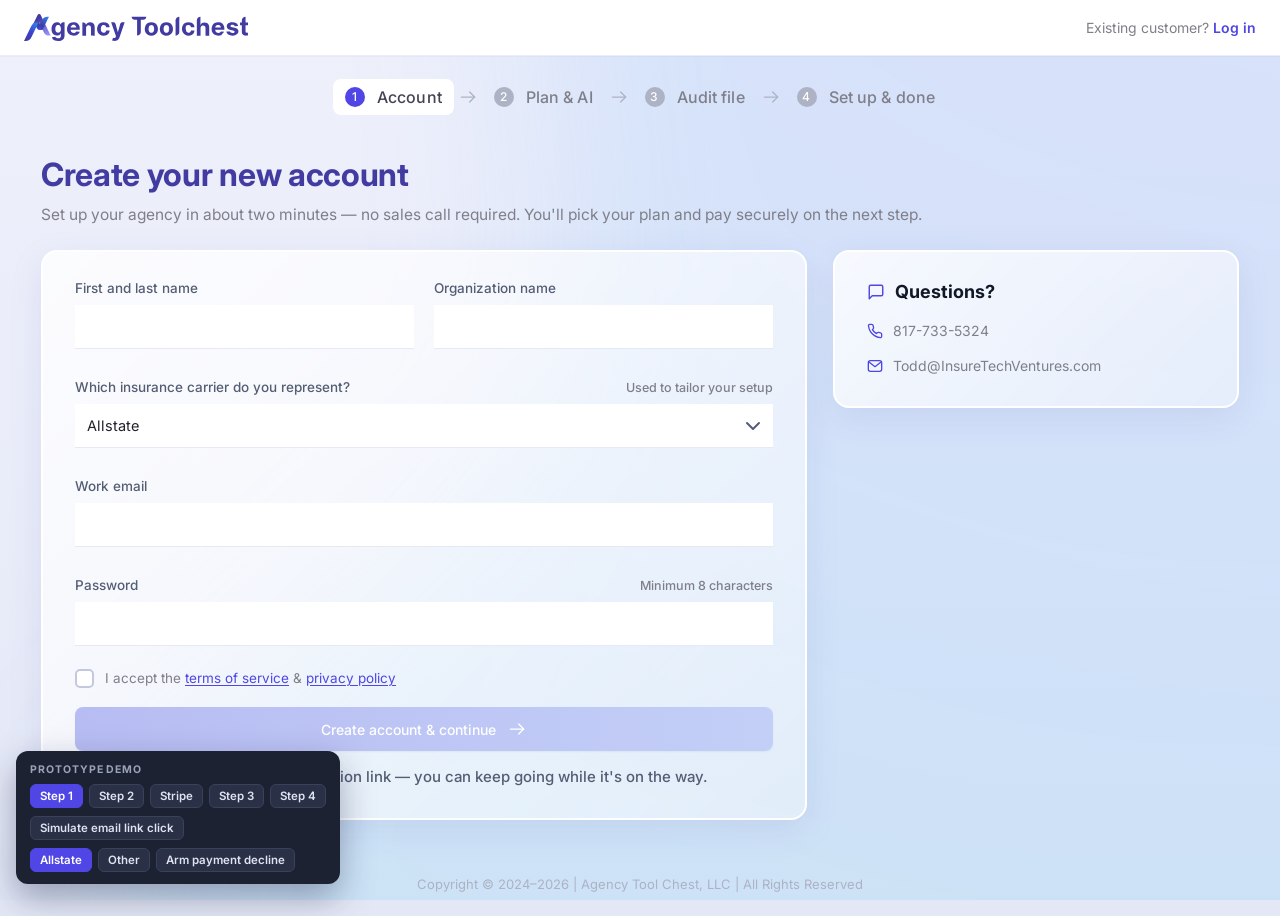
==== commit d48eed06: "Registration: unified headers, smoother plan animations, payment notification bar - Same heading rhy" ====
--- a/atc/registration/index.html
+++ b/atc/registration/index.html
@@ -87,8 +87,9 @@
   .sub-price .per{display:block;color:var(--muted);font-size:14px;margin-top:2px}
 
   /* features */
-  /* features */
-  .features{position:relative;margin-top:22px;overflow:hidden;max-height:92px;transition:max-height .35s ease}
+  .features-divider{height:1px;background:#E2E6F0;margin:30px 0 20px}
+  .features-head{margin:0;color:#111827;font-size:18px;font-weight:500;line-height:1.25}
+  .features{position:relative;margin-top:14px;overflow:hidden;max-height:92px;transition:max-height .35s ease}
   .features:not(.expanded){
     -webkit-mask-image:linear-gradient(180deg,#000 42%,transparent 96%);
             mask-image:linear-gradient(180deg,#000 42%,transparent 96%);
@@ -96,7 +97,7 @@
   .features.expanded{max-height:720px}
   .features-grid{display:grid;grid-template-columns:1fr 1fr;column-gap:40px}
   .stage .feat{gap:10px;padding:7px 0;line-height:1.3}
-  .stage .feat svg{width:16px;height:16px;margin-top:1px}
+  .stage .feat svg{width:16px;height:16px;margin-top:4px}
   .feat svg{flex:none;margin-top:2px}
   .feat-toggle{
     display:flex;align-items:center;gap:7px;margin:18px auto 0;
@@ -305,7 +306,12 @@
   main{flex:1}
   .stage{display:none}
   .stage.active{display:block}
-  .stage .card{border-radius:16px;padding:32px;-webkit-backdrop-filter:blur(2px);backdrop-filter:blur(2px)}
+  .stage .card{border-radius:16px;padding:28px 32px 32px;-webkit-backdrop-filter:blur(2px);backdrop-filter:blur(2px)}
+  /* one card-title style everywhere (billing, AI, billing date, sidebars, step 4) */
+  .bill-title,.stage .ai-title,.side-title,.setup-card .card-title{
+    font-size:18px;font-weight:700;line-height:24px;color:#111827;letter-spacing:0}
+  .eyebrow+.bill-title,.eyebrow+.ai-title{margin-top:16px}
+  .side-title svg,.setup-card .card-title svg{width:18px;height:18px;stroke:#4F46E5}
   .cols{display:grid;grid-template-columns:766px 406px;gap:26px;align-items:start}
   /* SVG/PROMPT: the receipt column is sticky in the viewport at all times —
      stretch the aside to the full row height so sticky has room to travel */
@@ -341,10 +347,14 @@
   .stepper .sep{flex:none;display:inline-flex;color:#ADB2C5}
   .stepper .sep.hidden{display:none}
 
-  /* ---------- Step headings ---------- */
-  .step-head{margin-top:32px}
-  .step-head h1{font-size:32px;font-weight:700;letter-spacing:-.01em;color:#413BA2}
-  .step-head .lead{margin-top:6px;font-size:15.5px;line-height:1.5;color:var(--body);max-width:none}
+  /* ---------- Step headings — ONE rhythm on every step ----------
+     stepper → 40px → H1 (32/40) → 8px → lead (15.5/1.5) → 20px → strip → 24px → cards
+     (no strip: lead → 24px → cards). Step 4 keeps its in-card head with the same type. */
+  .step-head{margin-top:40px}
+  .step-head h1,.done-head h1{font-size:32px;font-weight:700;line-height:40px;letter-spacing:-.01em;color:#413BA2}
+  .step-head .lead,.done-head .lead{margin-top:8px;font-size:15.5px;line-height:1.5;color:var(--body);max-width:none}
+  .stage>.strip{margin-top:20px}
+  .stage>.cols{margin-top:24px}
   .backlink{
     display:inline-flex;align-items:center;gap:6px;margin-top:0;
     color:var(--accent);font-size:14px;font-weight:600;text-decoration:none;
@@ -361,6 +371,9 @@
     transition:background .3s ease,border-color .3s ease,color .3s ease;
   }
   .strip .strip-note{font-weight:400;opacity:.85}
+  .strip .dot{transition:background .3s ease}
+  /* step 4 has no page heading: bar sits 40px under the stepper, card 24px under the bar */
+  .stage>.strip.on-done{margin-top:40px;margin-bottom:-16px}
   .strip .strip-actions{margin-left:auto;display:flex;gap:14px;align-items:center}
   .strip a{color:inherit;font-weight:700;text-decoration:underline;text-underline-offset:2px;cursor:pointer}
   .strip.ok{background:var(--ok-bg);border:1px solid var(--ok-line);color:var(--ok-text)}
@@ -457,7 +470,7 @@
 
   /* ---------- Sidebar cards (Step 1 / 3) ---------- */
   aside .col-left{gap:22px}
-  .side-title{display:flex;align-items:center;gap:9px;font-size:16px;font-weight:700;color:var(--ink)}
+  .side-title{display:flex;align-items:center;gap:10px}
   .side-title svg{flex:none}
   .side-list{margin-top:20px;display:flex;flex-direction:column;gap:14px}
   .side-item{display:flex;gap:10px;align-items:flex-start;font-size:13.5px;color:#535D73;line-height:1.5}
@@ -475,16 +488,15 @@
   .contact a:hover{color:var(--accent)}
 
   /* ---------- Billing plan tiles (Step 2) ---------- */
-  .bill-title{font-size:18px;font-weight:700;margin-top:24px;color:#111827}
+  .bill-title{margin-top:16px}
   .bill-tiles{display:flex;gap:12px;align-items:flex-end;margin-top:21px}
   /* step-2 fine-tuning measured from SVG 2 */
-  .stage .features{margin-top:25px}
+  .stage .features{margin-top:14px}
   .stage .features-grid{column-gap:30px}
   .stage .feat{gap:9px;padding:5px 0;line-height:1.3;font-size:14px}
-  .stage .feat svg{width:16px;height:16px;margin-top:1px}
+  .stage .feat svg{width:16px;height:16px;margin-top:4px}
   .stage .feat-toggle{margin-top:24px}
-  .stage .ai-title{font-size:18px;font-weight:700;color:#111827}
-  .stage .ai-desc{max-width:none;font-size:14px;line-height:18px;color:#7F7F89}
+    .stage .ai-desc{max-width:none;font-size:14px;line-height:18px;color:#7F7F89}
   .stage .plans{margin-top:14px;gap:12px;align-items:end}
   .stage .plan-tile{padding:16px 18px;gap:12px;border-radius:12px}
   .stage .plan-tile.has-pill{padding-top:46px}
@@ -501,7 +513,10 @@
   .stage .plan-sub{margin-top:2px}
   .stage .plan-divider{margin:12px 0 10px}
   .stage .plan-tile.has-pill{padding-top:49px}
-  .stage .receipt{padding-top:42px}
+  .stage .receipt{padding:28px 28px 24px}
+  /* breathing room: Due today → agreements → button */
+  .receipt .consents{margin-top:32px;gap:20px}
+  .receipt .subscribe{margin-top:40px}
   /* SVG/Figma: "Best Value" is a full-width accent band fused with the tile's
      accent border — it covers the top border so there is no gap */
   .stage .plan-bar{
@@ -514,12 +529,19 @@
   .bill-tiles .plan-tile.has-pill{min-height:217px}
   .plan-tile[data-bill="annual"]{border-color:var(--accent);box-shadow:0 10px 28px rgba(79,70,229,.16)}
   .plan-price .amt.big{font-size:42px;letter-spacing:-.025em}
-  .save-badge{
-    display:inline-flex;align-items:center;gap:6px;
-    background:#EEF2FF;border-radius:999px;padding:5px 12px;
-    color:#413BA2;font-size:12.5px;font-weight:700;
-  }
-  .fee-note{display:inline-flex;align-items:center;gap:6px;font-size:12.5px;font-weight:700;color:var(--body)}
+  /* "Save $488" and "+$500 setup fee" are one pill component (same box = rows align),
+     tinted by meaning: indigo = saving, amber = extra cost */
+  .save-badge,.fee-note{
+    display:inline-flex;align-items:center;gap:6px;height:28px;
+    border-radius:999px;padding:0 12px;border:1px solid transparent;
+    font-size:12.5px;font-weight:700;line-height:1;white-space:nowrap;
+  }
+  .save-badge{background:#EEF2FF;border-color:#E0E7FF;color:#413BA2}
+  .fee-note{background:#FFF7ED;border-color:#FED7AA;color:#9A3412}
+  .fee-note .fee-amt{font-weight:800}
+  .fee-note .tip{color:#C2410C}
+  /* the pill is nowrap/bold/line-height:1 — keep the tooltip exactly as before (wrapping, regular weight) */
+  .fee-note .tip::after{white-space:normal;font-weight:400;line-height:1.55;text-align:left;letter-spacing:0}
   .bonus.dim{opacity:.45;filter:saturate(.35)}
   .bonus{transition:opacity .25s ease,filter .25s ease;flex-direction:column;gap:16px;padding:24px;border-radius:12px}
     .bonus-mark{flex:none;display:inline-flex}
@@ -533,12 +555,16 @@
   .bonus-right .then{margin-top:0;font-size:12px;font-style:italic;line-height:22px;color:#413BA2;text-align:right;white-space:nowrap}
           
   /* ---------- Billing date card (Step 2) ---------- */
+  #billdate-card .bill-title{margin-top:0}
+  /* no eyebrow here: lift the title so its cap line sits where the eyebrows sit in the cards above */
+  #billdate-card{padding-top:25px}
+  .stage .card>:first-child{margin-top:0}
   .billdate-sentence{margin-top:14px;font-size:15px;color:var(--ink);line-height:1.6}
   .billdate-note{display:flex;gap:9px;margin-top:4px;font-size:13px;color:var(--muted);line-height:1.55}
   .billdate-note svg{flex:none;margin-top:1px;color:var(--accent)}
 
   /* ---------- Wizard (Step 3) ---------- */
-  .wiz{display:flex;flex-direction:column;gap:20px;margin-top:24px}
+  .wiz{display:flex;flex-direction:column;gap:20px;margin-top:4px}
   .wiz-item{display:flex;gap:16px;align-items:flex-start}
   .wiz-num{
     flex:none;width:28px;height:28px;border-radius:50%;
@@ -598,9 +624,7 @@
   .done-card{display:flex;flex-direction:column;align-items:stretch;gap:24px}
   .done-head{display:flex;align-items:center;gap:20px}
   .done-head .checkorb{flex:none}
-  .done-head h1{font-size:32px;font-weight:700;line-height:40px;color:#413BA2;letter-spacing:0}
-  .done-head .lead{margin-top:8px;font-size:15px;line-height:150%;color:#535D73}
-  .done-list{display:flex;flex-direction:column;gap:12px;padding-left:84px}
+      .done-list{display:flex;flex-direction:column;gap:12px;padding-left:84px}
   .done-item{display:flex;align-items:flex-start;gap:8px;font-size:14px;line-height:150%;color:#535D73}
   .done-item svg{flex:none;margin-top:3px}
   .warn-strip{
@@ -611,7 +635,7 @@
   .warn-strip svg{flex:none;margin-top:2px}
   .setup-cards{display:grid;grid-template-columns:1fr 1fr;gap:24px}
   .setup-card{padding:24px;gap:24px;display:flex;flex-direction:column;align-items:flex-start}
-  .setup-card .card-title{display:flex;align-items:center;gap:10px;font-size:18px;font-weight:700;color:#413BA2}
+  .setup-card .card-title{display:flex;align-items:center;gap:10px}
   .num-badge{
     flex:none;width:28px;height:28px;border-radius:999px;
     background:#4F46E5;color:#fff;font-size:14px;font-weight:700;
@@ -709,8 +733,11 @@
   .stage.active{animation:stageIn .38s cubic-bezier(.22,.61,.36,1) both}
   @keyframes stageIn{from{opacity:0;transform:translateY(10px)}to{opacity:1;transform:none}}
   body.clean .stage.active{animation:none}
-  /* receipt lines already fade in (checkout fadeIn) */
-  .o-item{animation:fadeIn .3s ease}
+  /* receipt lines are morphed from JS (fold / count / settle) — no CSS pop-in */
+  .o-item{animation:none}
+  .o-price{font-variant-numeric:tabular-nums}
+  .due-amount{font-variant-numeric:tabular-nums}
+  .stage .plan-name{transition:color .25s ease}
   /* subtle strip swap */
   .strip .dot svg{transition:transform .2s ease}
   /* button press feedback */
@@ -818,14 +845,14 @@
 
     <!-- ================= STEP 1 — ACCOUNT ================= -->
     <section class="stage" id="view-step-1">
-      <div class="step-head" style="margin-top:40px">
+      <div class="step-head">
         <h1>Create your new account</h1>
         <p class="lead">Set up your agency in about two minutes — no sales call required. You'll pick your plan and pay securely on the next step.</p>
       </div>
 
-      <div class="cols" style="margin-top:22px">
+      <div class="cols">
         <div class="col-left">
-          <section class="card roll" style="padding-top:43px">
+          <section class="card roll">
             <form id="account-form" novalidate>
               <div class="hp" aria-hidden="true">
                 <label>Leave this field empty
@@ -919,10 +946,10 @@
 
       <div class="strip ok" id="verify-strip"></div>
 
-      <div class="cols" style="margin-top:26px">
+      <div class="cols">
         <div class="col-left">
           <!-- Billing card -->
-          <section class="card roll" style="padding-top:36px;padding-bottom:32px">
+          <section class="card roll">
             <div class="eyebrow">Your Agency Tool Chest</div>
             <h2 class="bill-title">Choose your ATC billing plan</h2>
 
@@ -946,12 +973,14 @@
                 <div class="plan-price"><span class="amt big">$249.00</span><span class="mo">/month</span></div>
                 <div class="plan-sub">Month-to-month — cancel anytime</div>
                 <div class="plan-divider"></div>
-                <div><span class="fee-note">+$500.00 one-time setup fee
+                <div><span class="fee-note"><span class="fee-amt">+$500.00</span> one-time setup fee
                   <span class="tip" tabindex="0" data-tip="Uploading 6 months of data is costly in server usage. This fee covers the server costs up front we incur to help you get immediate answers."><svg width="15" height="15" viewBox="0 0 24 24" fill="none" stroke="currentColor" stroke-width="2"><circle cx="12" cy="12" r="9"/><path d="M12 11v5" stroke-linecap="round"/><circle cx="12" cy="7.5" r="1.2" fill="currentColor" stroke="none"/></svg></span>
                 </span></div>
               </div>
             </div>
 
+            <div class="features-divider" aria-hidden="true"></div>
+            <h3 class="features-head">Features:</h3>
             <div class="features" id="features">
               <div class="features-grid">
                 <div class="f-col">
@@ -1158,17 +1187,17 @@
 
     <!-- ================= STEP 3 — AUDIT FILE ================= -->
     <section class="stage" id="view-step-3">
-      <div class="step-head" style="margin-top:46px">
+      <div class="step-head">
         <h1>Attach your All Purpose Audit file</h1>
         <p class="lead">Because you're an Allstate Agent, we built automations to create account settings for the policies you sell. Please upload your Extended Version All Purpose Audit.</p>
       </div>
 
-      <div class="strip ok" id="pay-strip" style="margin-top:4px">
+      <div class="strip ok" id="pay-strip">
         <span class="dot" id="pay-strip-dot"><svg width="12" height="12" viewBox="0 0 24 24" fill="none" stroke="#fff" stroke-width="3.5" stroke-linecap="round" stroke-linejoin="round"><path d="M20 6 9 17l-5-5"/></svg></span>
         <span id="pay-strip-text">Payment confirmed — thank you!</span>
       </div>
 
-      <div class="cols" style="margin-top:15px">
+      <div class="cols">
         <div class="col-left">
           <section class="card roll">
             <div class="wiz">
@@ -1229,10 +1258,10 @@
           <div class="col-left">
             <section class="card roll">
               <div class="side-title">
-                <svg width="15" height="15" viewBox="33 37.5 16 16" fill="none" xmlns="http://www.w3.org/2000/svg"><circle cx="41" cy="45.5" r="7.5" stroke="#413BA2" stroke-width="1.5" stroke-linecap="round" stroke-linejoin="round"/><path d="M41 48.5L41 44.75" stroke="#413BA2" stroke-width="1.5" stroke-linecap="round" stroke-linejoin="round"/><path d="M41.0039 42.5L40.9972 42.5" stroke="#413BA2" stroke-width="2" stroke-linecap="round" stroke-linejoin="round"/></svg>
+                <svg width="15" height="15" viewBox="0 0 24 24" fill="none" stroke="#413BA2" stroke-width="2.2" stroke-linecap="round" stroke-linejoin="round"><circle cx="12" cy="12" r="10"/><path d="M12 16v-4"/><path d="M12 8h.01"/></svg>
                 Why this file matters
               </div>
-              <div class="side-list" style="margin-top:22px">
+              <div class="side-list">
                 <div class="side-item"><svg width="16" height="16" viewBox="0 0 24 24" fill="none" stroke="#4F46E5" stroke-width="3" stroke-linecap="round" stroke-linejoin="round"><path d="M20 6 9 17l-5-5"/></svg>Automatically creates the account settings for the policies you sell</div>
                 <div class="side-item"><svg width="16" height="16" viewBox="0 0 24 24" fill="none" stroke="#4F46E5" stroke-width="3" stroke-linecap="round" stroke-linejoin="round"><path d="M20 6 9 17l-5-5"/></svg>Provides accuracy of Policy changes and Terminations</div>
               </div>
@@ -1240,11 +1269,11 @@
 
             <section class="card roll">
               <div class="side-title">
-                <svg width="15" height="15" viewBox="0 0 24 24" fill="none" stroke="#413BA2" stroke-width="1.5" stroke-linecap="round" stroke-linejoin="round"><circle cx="12" cy="12" r="10"/><path d="M9.09 9a3 3 0 0 1 5.83 1c0 2-3 3-3 3"/><line x1="12" y1="17" x2="12.01" y2="17"/></svg>
+                <svg width="15" height="15" viewBox="0 0 24 24" fill="none" stroke="#413BA2" stroke-width="2.2" stroke-linecap="round" stroke-linejoin="round"><circle cx="12" cy="12" r="10"/><path d="M9.09 9a3 3 0 0 1 5.83 1c0 2-3 3-3 3"/><line x1="12" y1="17" x2="12.01" y2="17"/></svg>
                 How it works?
               </div>
-              <div class="side-list" style="margin-top:22px">
-                <div class="side-item"><svg width="16" height="16" viewBox="0 0 24 24" fill="none" stroke="#4F46E5" stroke-width="3" stroke-linecap="round" stroke-linejoin="round"><path d="M20 6 9 17l-5-5"/></svg>You can continue the setup, while the file is uploaded in the background. We will take care of it, and notify you by email when the processing of the file is done.</div>
+              <div class="side-list">
+                <div class="side-item"><svg width="16" height="16" viewBox="0 0 24 24" fill="none" stroke="#4F46E5" stroke-width="1.7" stroke-linecap="round" stroke-linejoin="round"><path d="M21 15C21 16.65 19.65 18 18 18H8L3 22V6C3 4.34 4.34 3 6 3H18C19.65 3 21 4.34 21 6V15Z"/><path d="M7 8H17"/><path d="M7 12H14"/></svg>You can continue the setup, while the file is uploaded in the background. We will take care of it, and notify you by email when the processing of the file is done.</div>
               </div>
             </section>
           </div>
@@ -1254,7 +1283,7 @@
 
     <!-- ================= STEP 4 — SET UP & DONE ================= -->
     <section class="stage" id="view-step-4">
-      <div class="cols" style="grid-template-columns:1fr;margin-top:39px">
+      <div class="cols" style="grid-template-columns:1fr;margin-top:40px">
         <section class="card roll done-card">
           <div class="done-head">
             <svg class="checkorb" width="80" height="80" viewBox="408 214 48 48" fill="none" xmlns="http://www.w3.org/2000/svg">
@@ -1475,94 +1504,128 @@
   // smooth exit for status strips: collapse height + margin + border with a fade
   var REDUCED_MOTION = window.matchMedia && window.matchMedia('(prefers-reduced-motion: reduce)').matches;
   var ANIM_OFF = function () { return REDUCED_MOTION || CLEAN || window.__animOff === true; };
-  var EASE = 'cubic-bezier(.4,0,.2,1)';
-  function slideToggle(el, show, gap) {
+  /* ---------- Motion kit: one easing, one duration family, interruptible ----------
+     Everything goes through the Web Animations API so a rapid second click
+     cancels the in-flight animation and starts from where it visually is. */
+  var EASE = 'cubic-bezier(.2,.8,.2,1)';
+  var DUR = 340;
+
+  // grow/shrink a block's box (height, paddings, borders, the flex gap above it)
+  // so whatever sits below glides instead of jumping
+  function collapseToggle(el, show) {
     if (!el) return;
-    if (ANIM_OFF()) { el.style.display = show ? '' : 'none'; el.style.cssText = el.style.cssText.replace(/height:[^;]*;?/g, ''); return; }
-    var pad = el.offsetHeight ? parseFloat(getComputedStyle(el).paddingTop) : 0;
-    if (show) {
-      el.style.display = '';
-      var h = el.offsetHeight;
-      el.style.overflow = 'hidden';
-      el.style.height = '0px';
-      el.style.paddingTop = '0px';
-      el.style.paddingBottom = '0px';
-      if (gap) el.style.marginTop = '-' + gap + 'px';
-      el.style.opacity = '0';
-      void el.offsetHeight;
-      el.style.transition = 'height .45s ' + EASE + ', padding .45s ' + EASE + ', margin-top .45s ' + EASE + ', opacity .35s ease .08s';
-      el.style.height = h + 'px';
-      el.style.paddingTop = pad + 'px';
-      el.style.paddingBottom = pad + 'px';
-      if (gap) el.style.marginTop = '0px';
-      el.style.opacity = '1';
-      setTimeout(function () { el.style.height = ''; el.style.overflow = ''; el.style.transition = ''; el.style.opacity = ''; el.style.paddingTop = ''; el.style.paddingBottom = ''; el.style.marginTop = ''; }, 500);
-    } else {
-      var h0 = el.offsetHeight;
-      el.style.overflow = 'hidden';
-      el.style.height = h0 + 'px';
-      void el.offsetHeight;
-      el.style.transition = 'height .45s ' + EASE + ', padding .45s ' + EASE + ', margin-top .45s ' + EASE + ', opacity .3s ease';
-      el.style.height = '0px';
-      el.style.paddingTop = '0px';
-      el.style.paddingBottom = '0px';
-      if (gap) el.style.marginTop = '-' + gap + 'px';
-      el.style.opacity = '0';
-      setTimeout(function () {
-        el.style.display = 'none';
-        el.style.height = ''; el.style.overflow = ''; el.style.transition = '';
-        el.style.opacity = ''; el.style.paddingTop = ''; el.style.paddingBottom = ''; el.style.marginTop = '';
-      }, 500);
+    var target = el._anim ? !el._collapsing : el.style.display !== 'none';
+    if (show === target) return; // already there / already heading there
+    if (ANIM_OFF()) { el.style.display = show ? '' : 'none'; return; }
+    var cs, from, gap;
+    if (el._anim) { // interrupted: start from the current visual state
+      cs = getComputedStyle(el);
+      from = { height: cs.height, paddingTop: cs.paddingTop, paddingBottom: cs.paddingBottom,
+               borderTopWidth: cs.borderTopWidth, borderBottomWidth: cs.borderBottomWidth,
+               marginTop: cs.marginTop, opacity: cs.opacity };
+      el._anim.cancel();
     }
-  }
-  // animate a container's height across a content change (receipt rows)
-  function animateHeight(el, mutate) {
-    if (!el || ANIM_OFF()) { mutate(); return; }
+    el.style.display = '';
+    var parent = el.parentElement;
+    gap = parseFloat(getComputedStyle(parent).rowGap) || 0;
+    cs = getComputedStyle(el);
+    var full = { height: el.offsetHeight + 'px', paddingTop: cs.paddingTop, paddingBottom: cs.paddingBottom,
+                 borderTopWidth: cs.borderTopWidth, borderBottomWidth: cs.borderBottomWidth,
+                 marginTop: cs.marginTop, opacity: 1 };
+    var none = { height: '0px', paddingTop: '0px', paddingBottom: '0px',
+                 borderTopWidth: '0px', borderBottomWidth: '0px',
+                 marginTop: (el.previousElementSibling ? -gap : 0) + 'px', opacity: 0 };
+    el.style.overflow = 'hidden';
+    el._collapsing = !show;
+    var a = el.animate([from || (show ? none : full), show ? full : none],
+                       { duration: DUR, easing: EASE });
+    el._anim = a;
+    a.onfinish = function () {
+      el._anim = null; el._collapsing = false;
+      el.style.overflow = '';
+      if (!show) el.style.display = 'none';
+    };
+    a.oncancel = function () { el.style.overflow = ''; };
+  }
+
+  // swap an element's content; its box eases to the new height while the
+  // new text settles in (no blank frame, no flash)
+  function morphHTML(el, html) {
+    if (!el || el._morphHtml === html) return;
+    var first = el._morphHtml === undefined;
+    el._morphHtml = html;
+    if (first || ANIM_OFF() || el.offsetParent === null) { el.innerHTML = html; return; }
+    if (el._anim) el._anim.cancel();
     var h0 = el.offsetHeight;
-    mutate();
+    el.innerHTML = html;
     var h1 = el.offsetHeight;
-    if (h0 === h1) return;
-    el.style.height = h0 + 'px';
     el.style.overflow = 'hidden';
-    void el.offsetHeight;
-    el.style.transition = 'height .45s ' + EASE;
-    el.style.height = h1 + 'px';
-    setTimeout(function () { el.style.height = ''; el.style.overflow = ''; el.style.transition = ''; }, 500);
-  }
-  // fade the bonus "Then $99 billed monthly" line in/out on text change
-  function fadeText(el, text) {
-    if (!el) return;
-    if (ANIM_OFF()) { el.textContent = text; return; }
-    var changing = el.textContent !== text;
-    if (!changing) return;
-    el.style.transition = 'opacity .3s ease';
-    el.style.opacity = '0';
-    setTimeout(function () {
-      el.textContent = text;
-      void el.offsetHeight;
-      el.style.opacity = '1';
-      setTimeout(function () { el.style.transition = ''; el.style.opacity = ''; }, 350);
-    }, 300);
-  }
-  function dismissStrip(el) {
+    var a = el.animate(
+      [{ height: h0 + 'px', opacity: .35, filter: 'blur(1.5px)' },
+       { height: h1 + 'px', opacity: 1, filter: 'blur(0)' }],
+      { duration: DUR, easing: EASE });
+    el._anim = a;
+    a.onfinish = a.oncancel = function () { el._anim = null; el.style.overflow = ''; };
+  }
+
+  // prices: count from the old number to the new one, keeping the template ("$…/month")
+  function parseMoney(t) {
+    var m = /^(.*?\$)([\d,]+(?:\.\d+)?)(.*)$/.exec(t);
+    if (!m) return null;
+    var raw = m[2], dec = (raw.split('.')[1] || '').length;
+    return { pre: m[1], n: parseFloat(raw.replace(/,/g, '')), dec: dec, post: m[3] };
+  }
+  function moneyStr(o, n) {
+    return o.pre + n.toFixed(o.dec).replace(/\B(?=(\d{3})+(?!\d))/g, ',') + o.post;
+  }
+  function morphText(el, text) {
+    if (!el || el._target === text || (el._target === undefined && el.textContent === text)) return;
+    el._target = text;
+    cancelAnimationFrame(el._raf);
+    if (ANIM_OFF() || el.offsetParent === null) { el.textContent = text; return; }
+    var a = parseMoney(el.textContent), b = parseMoney(text);
+    if (a && b && a.n !== b.n && a.pre === b.pre && a.post === b.post) {
+      var t0 = performance.now(), dur = 420;
+      var tick = function (now) {
+        var k = Math.min(1, (now - t0) / dur);
+        var e = 1 - Math.pow(1 - k, 3); // ease-out cubic
+        el.textContent = k < 1 ? moneyStr(b, a.n + (b.n - a.n) * e) : text;
+        if (k < 1) el._raf = requestAnimationFrame(tick);
+      };
+      el._raf = requestAnimationFrame(tick);
+      return;
+    }
+    el.textContent = text;
+    el.animate([{ opacity: .2, transform: 'translateY(3px)' }, { opacity: 1, transform: 'none' }],
+               { duration: 260, easing: EASE });
+  }
+  // kept for the bonus "Then $99 billed monthly" line
+  function fadeText(el, text) { morphText(el, text); }
+  function dismissStrip(el, slow) {
     if (ANIM_OFF()) { el.style.display = 'none'; return; }
+    var T = slow ? 1.1 : .45; // seconds
     var h = el.offsetHeight;
     el.style.height = h + 'px';
     el.style.overflow = 'hidden';
     void el.offsetHeight; // reflow so the height transition picks up
-    el.style.transition = 'opacity .4s ease, height .45s cubic-bezier(.4,0,.2,1), margin-top .45s cubic-bezier(.4,0,.2,1), border-width .4s ease, padding .45s cubic-bezier(.4,0,.2,1)';
+    // fade first, then fold the space away
+    var fold = 'cubic-bezier(.4,0,.2,1) ' + (T * .35) + 's';
+    el.style.transition = 'opacity ' + (T * .6) + 's ease, height ' + (T * .65) + 's ' + fold +
+      ', margin-top ' + (T * .65) + 's ' + fold + ', margin-bottom ' + (T * .65) + 's ' + fold +
+      ', border-width ' + (T * .65) + 's ' + fold + ', padding ' + (T * .65) + 's ' + fold;
     el.style.opacity = '0';
     el.style.height = '0px';
     el.style.marginTop = '0px';
+    el.style.marginBottom = '0px';
     el.style.borderWidth = '0px';
     el.style.paddingTop = '0px';
     el.style.paddingBottom = '0px';
     setTimeout(function () {
       el.style.display = 'none';
       el.style.transition = ''; el.style.opacity = ''; el.style.height = '';
-      el.style.marginTop = ''; el.style.overflow = ''; el.style.borderWidth = '';
+      el.style.marginTop = ''; el.style.marginBottom = ''; el.style.overflow = ''; el.style.borderWidth = '';
       el.style.paddingTop = ''; el.style.paddingBottom = '';
-    }, 500);
+    }, T * 1000 + 60);
   }
 
   function go(route, replace) {
@@ -1634,8 +1697,9 @@
 
   function renderStepper() {
     var steps = STEPS.filter(function (s) { return !s.audit || state.carrier === 'allstate'; });
-    var order = { 'step-1': 0, 'step-2': 1, 'pay': 1, 'step-3': 2, 'step-4': 3 };
-    var cur = order[state.route];
+    // position within the VISIBLE chips (the Audit chip is hidden for non-Allstate)
+    var curRoute = state.route === 'pay' ? 'step-2' : state.route;
+    var cur = steps.map(function (s) { return s.route; }).indexOf(curRoute);
     var html = '';
     steps.forEach(function (s, i) {
       var cls = 'chip', badge = (i + 1), disabled = false;
@@ -1659,19 +1723,81 @@
 
   /* ---------- Step 2 rendering ---------- */
   var lastAiPlan = state.aiPlan; // detects AI-plan changes to drive the smooth animations
+  // Receipt rows morph instead of re-rendering:
+  //  • a kept row only changes the field that differs (prices count, words settle in)
+  //  • a new row unfolds from 0 height, a removed row folds away — the
+  //    total, agreements and button below glide with it (no jump, no blink)
+  function renderOrderItems(items) {
+    var box = $('order-items');
+    var byKey = {};
+    Array.prototype.slice.call(box.children).forEach(function (el) {
+      var key = el.getAttribute('data-key');
+      if (key) byKey[key] = el;
+    });
+    var keep = {};
+    items.forEach(function (it) { keep[it.key] = true; });
+    // removals — fold away
+    Object.keys(byKey).forEach(function (k) {
+      if (keep[k] || byKey[k]._leaving) return;
+      var el = byKey[k];
+      if (ANIM_OFF()) { el.remove(); return; }
+      el._leaving = true;
+      foldRow(el, false, function () { if (el._leaving) el.remove(); });
+    });
+    // updates in place + insertions in the right position
+    items.forEach(function (it, idx) {
+      var el = byKey[it.key];
+      if (el) {
+        if (el._leaving) { el._leaving = false; foldRow(el, true); } // came back mid-exit
+        morphText(el.querySelector('.o-title'), it.t);
+        morphText(el.querySelector('.o-sub'), it.s);
+        var pr = el.querySelector('.o-price');
+        pr.classList.toggle('free', !!it.free);
+        morphText(pr, it.p);
+        return;
+      }
+      var div = document.createElement('div');
+      div.className = 'o-item';
+      div.setAttribute('data-key', it.key);
+      div.innerHTML = '<div><div class="o-title"></div><div class="o-sub"></div></div><div class="o-price' + (it.free ? ' free' : '') + '"></div>';
+      div.querySelector('.o-title').textContent = it.t;
+      div.querySelector('.o-sub').textContent = it.s;
+      div.querySelector('.o-price').textContent = it.p;
+      var ref = null;
+      for (var j = idx + 1; j < items.length && !ref; j++) ref = byKey[items[j].key] || null;
+      box.insertBefore(div, ref);
+      byKey[it.key] = div;
+      if (!ANIM_OFF() && box.offsetParent !== null && box.dataset.orderReady) foldRow(div, true);
+    });
+    box.dataset.orderReady = 'true';
+  }
+  function foldRow(el, open, done) {
+    var cs = getComputedStyle(el); // read the live (mid-animation) box first
+    var cur = { height: cs.height, paddingTop: cs.paddingTop, paddingBottom: cs.paddingBottom, opacity: cs.opacity, transform: 'none' };
+    if (el._anim) el._anim.cancel();
+    var full = { height: el.scrollHeight + 'px', paddingTop: '13px', paddingBottom: '13px', opacity: 1, transform: 'none' };
+    var zero = { height: '0px', paddingTop: '0px', paddingBottom: '0px', opacity: 0, transform: 'translateY(-4px)' };
+    el.style.overflow = 'hidden';
+    var a = el.animate([el._wasAnimating ? cur : (open ? zero : full), open ? full : zero],
+                       { duration: DUR, easing: EASE, fill: open ? 'none' : 'forwards' });
+    el._anim = a; el._wasAnimating = true;
+    a.onfinish = function () {
+      el._anim = null; el._wasAnimating = false; el.style.overflow = '';
+      if (done) done();
+    };
+  }
   function receiptItems() {
-    var b = BILL[state.billingPlan];
     var items = [];
     if (state.billingPlan === 'annual') {
-      items.push({ t: 'Agency Tool Chest', s: 'Renews yearly', p: '$3,000/year' });
+      items.push({ key: 'platform', t: 'Agency Tool Chest', s: 'Renews yearly', p: '$3,000/year' });
     } else {
-      items.push({ t: 'Agency Tool Chest', s: 'Renews monthly', p: '$249/month' });
-      items.push({ t: 'One-time setup fee', s: 'Billed once today', p: '$500.00' });
+      items.push({ key: 'platform', t: 'Agency Tool Chest', s: 'Renews monthly', p: '$249/month' });
+      items.push({ key: 'setup', t: 'One-time setup fee', s: 'Billed once today', p: '$500.00' });
     }
     if (state.aiPlan) {
       var p = PLANS[state.aiPlan];
-      items.push({ t: p.name + ' AI — first 30 days', s: 'Free trial for 30 days', p: '$0', free: true });
-      items.push({ t: p.name + ' AI', s: 'Renews monthly after 30 days', p: '$' + p.price + '/month' });
+      items.push({ key: 'ai-trial', t: p.name + ' AI — first 30 days', s: 'Free trial for 30 days', p: '$0', free: true });
+      items.push({ key: 'ai-renewal', t: p.name + ' AI', s: 'Renews monthly after 30 days', p: '$' + p.price + '/month' });
     }
     return items;
   }
@@ -1727,43 +1853,26 @@
 
     // bonus banner stays fully active even with no AI plan selected
     var aiChanged = state.aiPlan !== lastAiPlan;
-    if (aiChanged) {
-      fadeText($('bonus-then'), state.aiPlan ? 'Then $' + PLANS[state.aiPlan].price + ' billed monthly' : '');
-    } else {
-      $('bonus-then').textContent = state.aiPlan
-        ? 'Then $' + PLANS[state.aiPlan].price + ' billed monthly' : '';
-    }
-
-    // billing date card (slides away smoothly when the AI plan is removed)
-    if (aiChanged) slideToggle($('billdate-card'), !!state.aiPlan, 26);
-    else $('billdate-card').style.display = state.aiPlan ? '' : 'none';
-
-    // receipt (rows animate in/out as the plan changes)
-    var items = receiptItems();
-    var html = items.map(function (it) {
-      return '<div class="o-item"><div><div class="o-title">' + it.t + '</div><div class="o-sub">' + it.s +
-        '</div></div><div class="o-price' + (it.free ? ' free' : '') + '">' + it.p + '</div></div>';
-    }).join('');
-    if (aiChanged) animateHeight($('order-items'), function () { $('order-items').innerHTML = html; });
-    else $('order-items').innerHTML = html;
-    $('due-amount').textContent = fmt(BILL[state.billingPlan].due);
+    morphText($('bonus-then'), state.aiPlan ? 'Then $' + PLANS[state.aiPlan].price + ' billed monthly' : '');
+
+    // billing date card folds away / unfolds with the AI plan (cards below glide)
+    collapseToggle($('billdate-card'), !!state.aiPlan);
+
+    // receipt: rows morph in place; only added/removed rows fold in/out
+    renderOrderItems(receiptItems());
+    morphText($('due-amount'), fmt(BILL[state.billingPlan].due));
 
     // consents
-    var cbt = $('cb-base-text');
-    if (state.billingPlan === 'annual') {
-      cbt.innerHTML = '<b>Platform subscription:</b> I understand and agree that Agency Tool Chest Yearly is a paid, recurring subscription of <b>$3,000.00/year</b> that will renew automatically every year until I cancel it in my Account Billing settings.';
-    } else {
-      cbt.innerHTML = '<b>Platform subscription:</b> I understand and agree that Agency Tool Chest Monthly is a paid, recurring subscription of <b>$249.00/month</b> that will renew automatically every month until I cancel it in my Account Billing settings, plus a one-time <b>$500.00 setup fee</b> charged today.';
-    }
+    morphHTML($('cb-base-text'), state.billingPlan === 'annual'
+      ? '<b>Platform subscription:</b> I understand and agree that Agency Tool Chest Yearly is a paid, recurring subscription of <b>$3,000.00/year</b> that will renew automatically every year until I cancel it in my Account Billing settings.'
+      : '<b>Platform subscription:</b> I understand and agree that Agency Tool Chest Monthly is a paid, recurring subscription of <b>$249.00/month</b> that will renew automatically every month until I cancel it in my Account Billing settings, plus a one-time <b>$500.00 setup fee</b> charged today.');
     var aiWrap = $('cb-ai-wrap');
     if (state.aiPlan) {
       var p = PLANS[state.aiPlan];
-      if (aiChanged) slideToggle(aiWrap, true, 16);
-      else aiWrap.style.display = '';
-      $('cb-ai-text').innerHTML = '<b>AI subscription:</b> I understand that my free trial runs for 30 days from today or until 2M tokens are used, whichever comes first, and that my <b>' + p.name + ' plan ($' + p.price + '/mo)</b> starts automatically on the day the trial ends. My first charge is prorated — it covers only the days between the end of the trial and my chosen billing day (the <b>' + dayLabel(state.billingDay) + '</b>), and every later charge of $' + p.price + ' lands on that day monthly. I can cancel anytime before the trial ends and I won\u2019t be charged at all.';
+      morphHTML($('cb-ai-text'), '<b>AI subscription:</b> I understand that my free trial runs for 30 days from today or until 2M tokens are used, whichever comes first, and that my <b>' + p.name + ' plan ($' + p.price + '/mo)</b> starts automatically on the day the trial ends. My first charge is prorated — it covers only the days between the end of the trial and my chosen billing day (the <b>' + dayLabel(state.billingDay) + '</b>), and every later charge of $' + p.price + ' lands on that day monthly. I can cancel anytime before the trial ends and I won\u2019t be charged at all.');
+      collapseToggle(aiWrap, true);
     } else {
-      if (aiChanged) slideToggle(aiWrap, false, 16);
-      else aiWrap.style.display = 'none';
+      collapseToggle(aiWrap, false);
       state.consents.ai = false;
       $('cb-ai').checked = false;
     }
@@ -2073,50 +2182,59 @@
     }
     $('pay-err').classList.remove('show');
     state.paymentDone = true;
-    toast('Payment confirmed — thank you!');
     go(state.carrier === 'allstate' ? 'step-3' : 'step-4');
   });
 
   $('paid-link').addEventListener('click', function (e) {
     e.preventDefault();
     state.paymentDone = true;
-    toast('Payment confirmed — thank you!');
     go(state.carrier === 'allstate' ? 'step-3' : 'step-4');
   });
 
   /* ============================ STEP 3 — AUDIT FILE ============================ */
-  // On arrival: "Payment processing" spinner strip → "Payment confirmed" (SVG shows confirmed)
-  var payProc = { shown: false, timer: null };
+  // Payment notification bar — shown on whichever step the user lands on after
+  // Stripe (step 3 for Allstate, step 4 otherwise):
+  //   "Payment processing…" (spinner) → "Payment confirmed — thank you!" (green)
+  //   → stays readable for several seconds → fades and folds away slowly.
+  // In-page bar only; no toast.
+  var PAY_PROCESSING_MS = 2200, PAY_VISIBLE_MS = 6000;
+  var payProc = { shown: false, timer: null, dismissTimer: null, dismissed: false };
   function renderPayStrip() {
     var strip = $('pay-strip'), dot = $('pay-strip-dot'), txt = $('pay-strip-text');
-    var processing = state.paymentDone && !payProc.shown;
-    if (processing) {
-      strip.className = 'strip processing';
-      strip.style.display = '';
-      strip.style.marginTop = '4px';
+    var onStep = state.route === 'step-3' || state.route === 'step-4';
+    // dock the bar into the current step (under the heading on 3, above the card on 4)
+    if (state.route === 'step-3') {
+      var head3 = $('view-step-3').querySelector('.step-head');
+      if (head3.nextElementSibling !== strip) head3.after(strip);
+      strip.classList.remove('on-done');
+    } else if (state.route === 'step-4') {
+      var cols4 = $('view-step-4').querySelector('.cols');
+      if (cols4.previousElementSibling !== strip) cols4.before(strip);
+      strip.classList.add('on-done');
+    }
+    if (!state.paymentDone || payProc.dismissed) { strip.style.display = 'none'; return; }
+    if (!onStep) return; // timers only run while the bar is actually on screen
+    strip.style.display = '';
+    if (!payProc.shown) {
+      strip.className = 'strip processing' + (state.route === 'step-4' ? ' on-done' : '');
       dot.innerHTML = '<span class="spinner"></span>';
       txt.textContent = 'Payment processing\u2026';
-      if (payProc.timer) clearTimeout(payProc.timer);
-      payProc.timer = setTimeout(function () {
-        payProc.shown = true;
-        renderPayStrip();
-        toast('Payment confirmed — thank you!');
-      }, CLEAN ? 250 : 1600);
-    } else if (state.paymentDone && payProc.dismissed) {
-      strip.style.display = 'none';
-    } else {
-      strip.className = 'strip ok';
-      strip.style.display = '';
-      strip.style.marginTop = '4px';
-      dot.innerHTML = '<svg width="12" height="12" viewBox="0 0 24 24" fill="none" stroke="#fff" stroke-width="3.5" stroke-linecap="round" stroke-linejoin="round"><path d="M20 6 9 17l-5-5"/></svg>';
-      txt.textContent = 'Payment confirmed — thank you!';
-      // like the email-verified strip, it disappears after 3 seconds
-      if (!payProc.dismissTimer && !CLEAN) {
-        payProc.dismissTimer = setTimeout(function () {
-          payProc.dismissed = true;
-          dismissStrip(strip);
-        }, 3000);
+      if (!payProc.timer) {
+        payProc.timer = setTimeout(function () {
+          payProc.shown = true;
+          renderPayStrip();
+        }, CLEAN ? 0 : PAY_PROCESSING_MS);
       }
+      return;
+    }
+    strip.className = 'strip ok' + (state.route === 'step-4' ? ' on-done' : '');
+    dot.innerHTML = '<svg width="12" height="12" viewBox="0 0 24 24" fill="none" stroke="#fff" stroke-width="3.5" stroke-linecap="round" stroke-linejoin="round"><path d="M20 6 9 17l-5-5"/></svg>';
+    txt.textContent = 'Payment confirmed \u2014 thank you!';
+    if (!payProc.dismissTimer && !CLEAN) {
+      payProc.dismissTimer = setTimeout(function () {
+        payProc.dismissed = true;
+        dismissStrip(strip, true);
+      }, PAY_VISIBLE_MS);
     }
   }
 
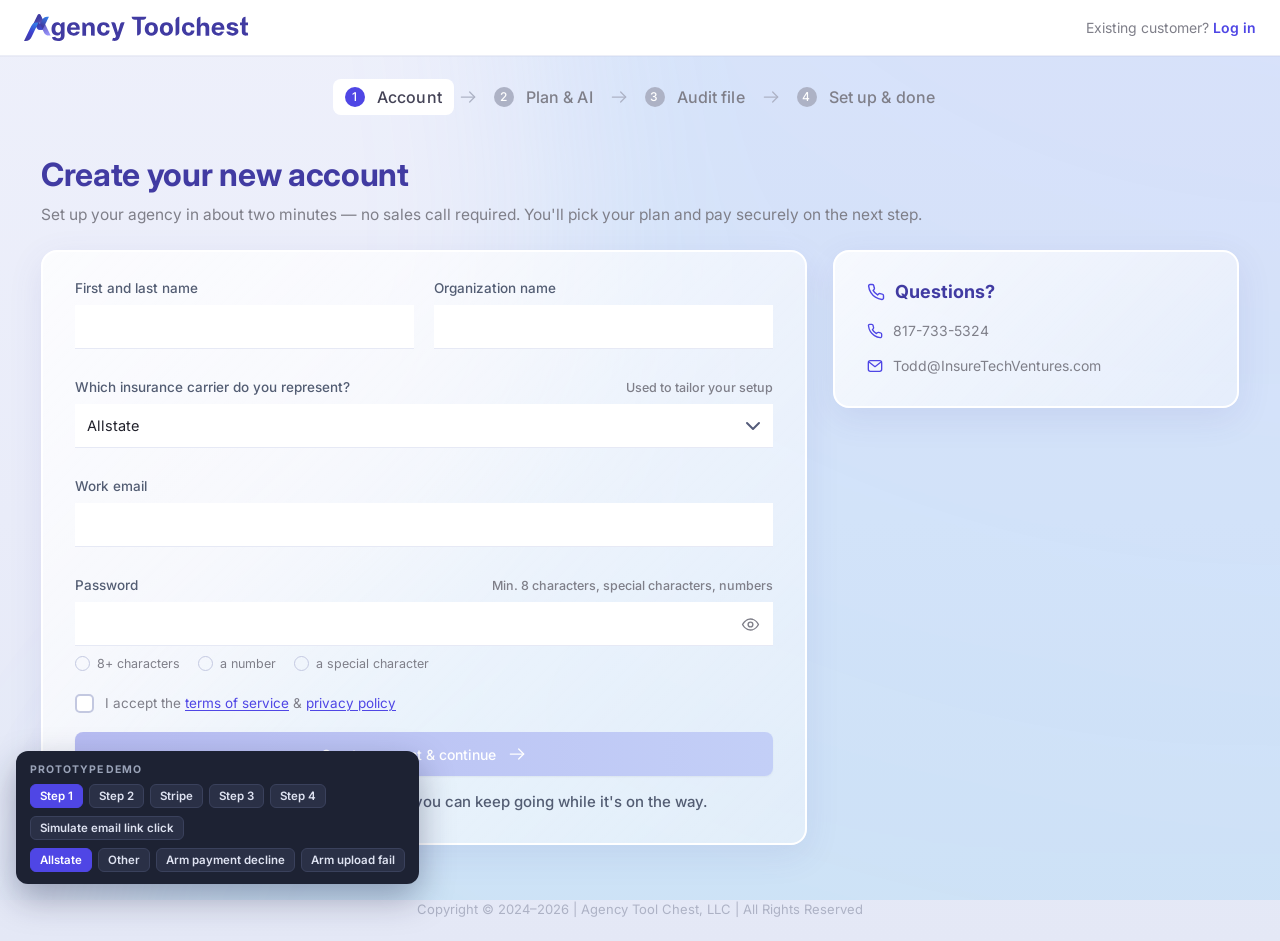
==== commit f6fbd99a: "Registration: plan selection, upload flow, motion and polish - Plan tiles: green "Best Value" band m" ====
--- a/atc/registration/index.html
+++ b/atc/registration/index.html
@@ -311,7 +311,9 @@
   .bill-title,.stage .ai-title,.side-title,.setup-card .card-title{
     font-size:18px;font-weight:700;line-height:24px;color:#111827;letter-spacing:0}
   .eyebrow+.bill-title,.eyebrow+.ai-title{margin-top:16px}
-  .side-title svg,.setup-card .card-title svg{width:18px;height:18px;stroke:#4F46E5}
+  .side-title svg,.setup-card .card-title svg{flex:none;width:18px;height:18px;stroke:#4F46E5}
+  /* PNGs: info/sidebar cards carry purple titles; form-section titles stay dark */
+  .side-title,.setup-card .card-title{color:#413BA2}
   .cols{display:grid;grid-template-columns:766px 406px;gap:26px;align-items:start}
   /* SVG/PROMPT: the receipt column is sticky in the viewport at all times —
      stretch the aside to the full row height so sticky has room to travel */
@@ -384,7 +386,8 @@
     flex:none;width:22px;height:22px;border-radius:50%;display:inline-flex;
     align-items:center;justify-content:center;
   }
-  .strip.ok .dot{background:var(--green-check)}
+  .strip.ok .dot{background:transparent}
+  .strip.ok .dot svg{stroke:#059669;width:16px;height:16px}
   .strip.pending .dot{background:#D97706}
   .strip.info .dot{background:var(--accent)}
   .strip.processing .dot{background:transparent}
@@ -410,12 +413,6 @@
   }
   .input::placeholder{color:#A6ABC0}
   .input:focus{outline:none;border-bottom-color:var(--accent);box-shadow:0 1px 0 var(--accent)}
-  textarea.input{height:auto;padding:10px 14px;resize:vertical}
-  select.input{
-    appearance:none;-webkit-appearance:none;cursor:pointer;padding-right:38px;
-    background-image:url("data:image/svg+xml,%3Csvg xmlns='http://www.w3.org/2000/svg' width='14' height='9' viewBox='0 0 14 9'%3E%3Cpath d='M1 1l6 6 6-6' fill='none' stroke='%23555C7A' stroke-width='2' stroke-linecap='round' stroke-linejoin='round'/%3E%3C/svg%3E");
-    background-repeat:no-repeat;background-position:right 14px center;
-  }
   .field-note{margin-top:9px;font-size:13px;color:var(--muted);line-height:1.5}
   .field-note.warn{color:#B45309}
   .err{display:none;margin-top:7px;font-size:12.5px;font-weight:600;color:#ED0378}
@@ -450,8 +447,6 @@
   .dd-item:hover{background:#EEF2FF}
   .dd-item.sel{color:#4F46E5;font-weight:600;background:#EEF2FF}
   .dd-item.sel::after{content:'✓';float:right;color:#4F46E5;font-weight:700}
-  select option{background:#fff;color:#111827;font-family:inherit;font-size:14px;padding:6px 10px}
-  select option:checked{background:#EEF2FF;color:#111827}
 
   /* ---------- Ghost button (SVG: #EEF2FF fill, #4F46E5 label) ---------- */
   .btn-ghost{
@@ -473,62 +468,86 @@
   .side-title{display:flex;align-items:center;gap:10px}
   .side-title svg{flex:none}
   .side-list{margin-top:20px;display:flex;flex-direction:column;gap:14px}
-  .side-item{display:flex;gap:10px;align-items:flex-start;font-size:13.5px;color:#535D73;line-height:1.5}
-  .howto-list{list-style:none;margin-top:20px;display:flex;flex-direction:column;gap:12px}
-  .howto-list li{display:flex;gap:8px;align-items:flex-start;font-size:13.5px;color:#535D73;line-height:1.5}
-  .howto-list li b{color:var(--ink)}
-  .howto-n{flex:none;font-size:13.5px;font-weight:700;color:#4F46E5}
+  .side-item{display:flex;gap:10px;align-items:flex-start;font-size:14px;color:#535D73;line-height:1.5}
   .side-item svg{flex:none;margin-top:2px}
   
-  blockquote{margin-top:16px;font-size:15.5px;line-height:1.6;color:var(--ink);font-style:italic}
-  .attr{margin-top:14px;font-size:13.5px;color:var(--muted);font-style:normal}
   .contact{display:flex;gap:10px;align-items:center;margin-top:18px;font-size:14px;color:var(--body)}
   .contact svg{flex:none;color:var(--accent)}
   .contact a{color:var(--body);text-decoration:none}
   .contact a:hover{color:var(--accent)}
 
-  /* ---------- Billing plan tiles (Step 2) ---------- */
+  /* ---------- Features list (Step 2) ----------
+     row = check + text side by side; wrapped lines indent under the text, not the check.
+     check top sits 2px below the first line's text box (optically centred on the x-height) */
+  .stage .features{margin-top:14px}
+  .stage .features-grid{column-gap:30px}
+  .stage .feat{display:flex;align-items:flex-start;gap:9px;padding:5px 0;line-height:1.3;font-size:14px}
+  .stage .feat svg{flex:none;width:16px;height:16px;margin-top:2px}
+  .stage .feat-toggle{margin-top:24px}
+
+  /* ---------- Plan tiles (Step 2) — billing + AI share one component ----------
+     green band = recommended, purple outline = selected; the two never compete */
   .bill-title{margin-top:16px}
   .bill-tiles{display:flex;gap:12px;align-items:flex-end;margin-top:21px}
-  /* step-2 fine-tuning measured from SVG 2 */
-  .stage .features{margin-top:14px}
-  .stage .features-grid{column-gap:30px}
-  .stage .feat{gap:9px;padding:5px 0;line-height:1.3;font-size:14px}
-  .stage .feat svg{width:16px;height:16px;margin-top:4px}
-  .stage .feat-toggle{margin-top:24px}
-    .stage .ai-desc{max-width:none;font-size:14px;line-height:18px;color:#7F7F89}
+  .bill-tiles .plan-tile{flex:1;min-height:0}
+  .bill-tiles .plan-tile.has-pill{min-height:217px}
+  .stage .ai-desc{max-width:none;font-size:14px;line-height:18px;color:#7F7F89}
   .stage .plans{margin-top:14px;gap:12px;align-items:end}
-  .stage .plan-tile{padding:16px 18px;gap:12px;border-radius:12px}
-  .stage .plan-tile.has-pill{padding-top:46px}
+  .stage .plan-tile{
+    padding:16px 18px;gap:12px;border-radius:12px;border-color:#e8eaf5;box-shadow:none;
+    transition:border-color .25s ease,box-shadow .25s ease,transform .18s ease;
+  }
+  .stage .plan-tile:hover{box-shadow:0 10px 26px rgba(78,82,168,.12)}
+  .stage .plan-tile.has-pill{padding-top:49px}
+  .stage .plan-tile[aria-checked="true"]{border-color:var(--accent);box-shadow:0 10px 28px rgba(79,70,229,.16)}
+  .stage .plan-name{color:#111827;transition:color .25s ease}
   .stage .plan-tile[aria-checked="true"] .plan-name{color:#4F46E5}
   .stage .plan-price{margin:0;gap:2px;align-items:flex-end}
   .stage .plan-price .amt{font-size:24px;line-height:30px;letter-spacing:-.01em}
-  .stage .plan-price .amt.big{font-size:28px;line-height:34px}
+  .stage .plan-price .amt.big{font-size:28px;line-height:34px;letter-spacing:-.025em}
   .stage .plan-price .mo{font-size:13px;font-weight:500;color:#6B7280}
-  .stage .plan-sub{margin:0;font-size:13px;color:#6B7280}
-  .stage .plan-divider{margin:0}
+  .stage .plan-sub{margin:2px 0 0;font-size:13px;color:#6B7280}
+  .stage .plan-divider{margin:12px 0 10px}
   .stage .plan-tokens{font-size:13px;font-weight:500;color:#374151;gap:6px}
   .stage .radio{width:16px;height:16px;border:1px solid #D1D5DB;border-radius:999px}
   .stage .radio:checked{border-color:#4F46E5;background:radial-gradient(circle,#fff 2.5px,#4F46E5 3px)}
-  .stage .plan-sub{margin-top:2px}
-  .stage .plan-divider{margin:12px 0 10px}
-  .stage .plan-tile.has-pill{padding-top:49px}
+  /* "Best Value" band is fused over the top edge. Recommended tiles have no real border
+     (a border under the band bleeds as a grey hairline at fractional pixel positions);
+     their outline is drawn only BELOW the band: grey idle, purple selected. */
+  .stage .plan-bar{
+    top:-2px;left:-2px;right:auto;transform:none;width:calc(100% + 4px);height:30px;padding:0;z-index:2;
+    border-radius:12px 12px 0 0;display:flex;align-items:center;justify-content:center;gap:7px;
+    background:#00AE70;box-shadow:none;
+  }
+  .stage .plan-tile.has-pill,.stage .plan-tile.has-pill[aria-checked="true"]{border-color:transparent}
+  .stage .plan-tile.has-pill::after{
+    content:"";position:absolute;z-index:1;pointer-events:none;
+    left:-2px;right:-2px;bottom:-2px;top:28px;
+    border:2px solid #e8eaf5;border-top:0;border-radius:0 0 12px 12px;
+    transition:border-color .25s ease;
+  }
+  .stage .plan-tile.has-pill[aria-checked="true"]::after{border-color:var(--accent)}
+  /* Monthly picked → gentle nudge back to the recommended plan */
+  .nudge{
+    display:flex;align-items:center;gap:10px;margin-top:12px;padding:10px 14px;border-radius:10px;
+    background:#ECFDF5;border:1px solid #A7F3D0;color:#065F46;font-size:13.5px;line-height:1.4;
+  }
+  .nudge svg{flex:none;color:#059669}
+  .nudge b{font-weight:700}
+  .nudge button{
+    margin-left:auto;flex:none;border:0;border-radius:7px;padding:6px 12px;cursor:pointer;
+    background:#059669;color:#fff;font:inherit;font-size:13px;font-weight:600;
+    transition:filter .15s ease,transform .15s ease;
+  }
+  .nudge button:hover{filter:brightness(1.08)}
+  .nudge button:active{transform:scale(.98)}
+
+  /* ---------- Receipt (Step 2) ---------- */
   .stage .receipt{padding:28px 28px 24px}
   /* breathing room: Due today → agreements → button */
   .receipt .consents{margin-top:32px;gap:20px}
   .receipt .subscribe{margin-top:40px}
-  /* SVG/Figma: "Best Value" is a full-width accent band fused with the tile's
-     accent border — it covers the top border so there is no gap */
-  .stage .plan-bar{
-    top:-2px;left:-2px;right:auto;transform:none;width:calc(100% + 4px);height:30px;padding:0;
-    border-radius:12px 12px 0 0;display:flex;align-items:center;justify-content:center;gap:7px;
-    background:var(--accent);box-shadow:none;
-  }
   .stage .bonus{margin-top:20px}
-  .bill-tiles .plan-tile{flex:1;min-height:0}
-  .bill-tiles .plan-tile.has-pill{min-height:217px}
-  .plan-tile[data-bill="annual"]{border-color:var(--accent);box-shadow:0 10px 28px rgba(79,70,229,.16)}
-  .plan-price .amt.big{font-size:42px;letter-spacing:-.025em}
   /* "Save $488" and "+$500 setup fee" are one pill component (same box = rows align),
      tinted by meaning: indigo = saving, amber = extra cost */
   .save-badge,.fee-note{
@@ -542,14 +561,13 @@
   .fee-note .tip{color:#C2410C}
   /* the pill is nowrap/bold/line-height:1 — keep the tooltip exactly as before (wrapping, regular weight) */
   .fee-note .tip::after{white-space:normal;font-weight:400;line-height:1.55;text-align:left;letter-spacing:0}
-  .bonus.dim{opacity:.45;filter:saturate(.35)}
-  .bonus{transition:opacity .25s ease,filter .25s ease;flex-direction:column;gap:16px;padding:24px;border-radius:12px}
-    .bonus-mark{flex:none;display:inline-flex}
+  .bonus{flex-direction:column;gap:16px;padding:24px;border-radius:12px}
+  .bonus-mark{flex:none;display:inline-flex}
   .bonus-row{display:flex;justify-content:space-between;align-items:flex-start;gap:16px;width:100%;flex:1;min-width:0}
   .bonus-left{display:flex;flex-direction:column;align-items:flex-start;gap:4px;min-width:0;flex:1}
   .bonus-header{display:flex;align-items:center;gap:8px}
   #bonus-banner .bonus-title{font-size:16px;line-height:19px;white-space:nowrap}
-  .bonus-bodyx,#bonus-banner .bonus-left .bonus-text{margin:0;font-size:14px;line-height:22px;color:#413BA2}
+  #bonus-banner .bonus-left .bonus-text{margin:0;font-size:14px;line-height:22px;color:#413BA2}
   .bonus-right{display:flex;flex-direction:column;align-items:flex-end;flex:none}
   .bonus-right .zero{font-size:26px;font-weight:700;line-height:31px;background:linear-gradient(257.56deg,#046BF2 3.39%,#5E35F2 84.49%);-webkit-background-clip:text;background-clip:text;color:transparent;-webkit-text-fill-color:transparent}
   .bonus-right .then{margin-top:0;font-size:12px;font-style:italic;line-height:22px;color:#413BA2;text-align:right;white-space:nowrap}
@@ -567,14 +585,13 @@
   .wiz{display:flex;flex-direction:column;gap:20px;margin-top:4px}
   .wiz-item{display:flex;gap:16px;align-items:flex-start}
   .wiz-num{
-    flex:none;width:28px;height:28px;border-radius:50%;
-    background:var(--accent);color:#fff;
+    flex:none;width:26px;height:26px;border-radius:50%;
+    background:#EEF2FF;color:#413BA2;
     display:flex;align-items:center;justify-content:center;
-    font-size:14px;font-weight:700;margin-top:-2px;
-    box-shadow:0 4px 10px rgba(79,70,229,.30);
-  }
-  .wiz-title{font-size:15px;font-weight:700;color:var(--ink)}
-  .wiz-sub{margin-top:5px;font-size:14px;color:var(--body);line-height:1.5}
+    font-size:13px;font-weight:600;margin-top:-3px;
+  }
+  .wiz-title{font-size:14.5px;font-weight:600;color:#111827}
+  .wiz-sub{margin-top:4px;font-size:14px;color:#535D73;line-height:1.5}
 
   .accordion{margin-top:10px;background:#fff;border:1px solid #E0E7FF;border-radius:7.5px;
   }
@@ -594,7 +611,7 @@
   /* ---------- Dropzone (Step 3) ---------- */
   .dropzone{
     margin-top:24px;height:178px;
-    background:#fff;border:1.5px dashed #C7D2FE;border-radius:7px;
+    background:#fff;border:2px dashed #C7D2FE;border-radius:8px;
     display:flex;flex-direction:column;align-items:center;justify-content:center;gap:10px;
     cursor:pointer;text-align:center;padding:20px;
     transition:border-color .15s ease,background .15s ease;
@@ -602,18 +619,14 @@
   .dropzone:hover,.dropzone:focus-visible{border-color:var(--accent);background:#FBFCFF}
   .dropzone.drag{border-color:var(--accent);background:#EEF2FF}
   .dropzone.invalid{border-color:#ED0378;background:#FEF2F8}
-  .dz-title{font-size:16px;font-weight:700;color:var(--ink)}
-  .dz-sub{font-size:13px;color:var(--muted)}
-  .dz-file{display:flex;align-items:center;gap:10px;background:#EEF2FF;border:1px solid #C7D2FE;border-radius:8px;padding:10px 16px;font-size:14px;color:var(--ink)}
-  .dz-file b{font-weight:700}
-  .dz-file .rm{border:0;background:none;color:var(--muted);cursor:pointer;font:inherit;font-size:15px;line-height:1;padding:2px 4px}
-  .dz-file .rm:hover{color:#ED0378}
+  .dz-title{font-size:14.5px;font-weight:500;color:#111827}
+  .dz-sub{margin-top:6px;font-size:13px;color:var(--muted)}
   .upload-error{display:none;margin-top:12px;font-size:13px;font-weight:600;color:#ED0378}
   .warn-frame{
     display:flex;align-items:center;justify-content:center;gap:9px;
-    margin-top:18px;padding:11px 14px;border-radius:8px;
+    margin-top:18px;padding:15px 16px;border-radius:8px;
     background:#FEF2F8;border:1px solid #F9B9D8;
-    font-size:13.5px;font-weight:700;color:#ED0378;
+    font-size:14px;font-weight:600;color:#ED0378;
   }
   .upload-error.show{display:block}
   .two-btns{display:flex;justify-content:space-between;align-items:center;gap:12px;margin-top:12px}
@@ -652,10 +665,28 @@
   .onboard-copy p{font-size:14px;line-height:160%;color:#535D73;max-width:48ch}
   .onboard-copy b{color:var(--ink)}
   .onboard-copy .onboard-contact-head{margin:0}
-  .onboard-card .contact{margin-top:0;font-size:14px}
-  .onboard-card .contact a{color:#535D73;text-decoration:none}
-  .onboard-card .contact a:hover{color:var(--accent)}
   .onboard-dash{margin-top:auto;width:300px}
+  /* ---- step 4 aligned to PNG ---- */
+  .done-head h1 .done-name{background:linear-gradient(257.56deg,#046BF2 3.39%,#5E35F2 84.49%);-webkit-background-clip:text;background-clip:text;color:transparent;-webkit-text-fill-color:transparent}
+  .done-item b{color:#111827;font-weight:600}
+  .warn-strip{font-weight:400;color:#413BA2}
+  .warn-strip b{font-weight:700}
+  .setup-cards{align-items:start}
+  .setup-card{gap:18px}
+  .setup-card .side-list{gap:12px}
+  .setup-card .side-item b{color:#374151;font-weight:600}
+  .setup-card .card-title + .side-list + .card-title{margin-top:8px !important}
+  .setup-card .setup-btns{padding-top:10px}
+  .onboard-copy{gap:0}
+  .onboard-copy p{margin:0}
+  .onboard-copy p+p{margin-top:14px}
+  .onboard-copy p.onboard-line{margin-top:0}
+  .onboard-copy p:not(.onboard-line)+p.onboard-line{margin-top:4px}
+  .onboard-copy p.onboard-contact-head{margin-top:20px}
+  .onboard-line a{color:#4F46E5;text-decoration:none}
+  .onboard-line a.ul{text-decoration:underline;text-underline-offset:2px}
+  .onboard-line a:hover{text-decoration:underline}
+  .onboard-card .onboard-dash{align-self:flex-end;margin-top:22px}
   .dash-row{display:flex;justify-content:center}
   #dashboard-btn{width:300px;font-size:15px;font-weight:600}
   .support-line{margin-top:0;text-align:center;font-size:13px;line-height:150%;color:#6B7280}
@@ -730,38 +761,217 @@
 
   /* ---------- Smooth, unobtrusive motion ---------- */
   /* step transition: gentle fade + rise */
-  .stage.active{animation:stageIn .38s cubic-bezier(.22,.61,.36,1) both}
-  @keyframes stageIn{from{opacity:0;transform:translateY(10px)}to{opacity:1;transform:none}}
+  .stage.active{animation:stageIn .42s cubic-bezier(.2,.8,.2,1) both}
+  @keyframes stageIn{from{opacity:0;transform:translate(var(--enter-x,0px),var(--enter-y,10px))}to{opacity:1;transform:none}}
   body.clean .stage.active{animation:none}
   /* receipt lines are morphed from JS (fold / count / settle) — no CSS pop-in */
   .o-item{animation:none}
   .o-price{font-variant-numeric:tabular-nums}
   .due-amount{font-variant-numeric:tabular-nums}
-  .stage .plan-name{transition:color .25s ease}
   /* subtle strip swap */
   .strip .dot svg{transition:transform .2s ease}
   /* button press feedback */
   .subscribe:active:not(:disabled){transform:translateY(0);filter:brightness(.97)}
   /* dropzone settle */
   .dropzone *{pointer-events:none}
-  .dz-file *{pointer-events:none}
-  .dz-file .rm{pointer-events:auto}
   @media (prefers-reduced-motion:reduce){
     .stage.active,.o-item,.spinner{animation:none}
     .roll{animation:none}
     html{scroll-behavior:auto}
   }
 
+
+  /* =================== Subscribe: explain instead of dead-ending =================== */
+  .stage .subscribe[aria-disabled="true"]{background:linear-gradient(90deg,#b7bcf2,#c3cff7);box-shadow:none;cursor:pointer;filter:none;transform:none}
+  #subscribe-btn[aria-disabled="true"] svg{display:none}
+  .consent.needs .checkbox{border-color:#ED0378;box-shadow:0 0 0 3px rgba(237,3,120,.14)}
+  .consent.needs{animation:nudgeX .42s cubic-bezier(.36,.07,.19,.97)}
+  @keyframes nudgeX{20%{transform:translateX(-4px)}40%{transform:translateX(4px)}60%{transform:translateX(-2px)}80%{transform:translateX(2px)}}
+  .consent-hint{display:none;margin-top:14px;font-size:12.5px;font-weight:600;color:#ED0378;text-align:center}
+  .consent-hint.show{display:block}
+  .strip.pulse{animation:stripPulse .9s ease}
+  @keyframes stripPulse{0%,100%{box-shadow:0 0 0 0 rgba(217,119,6,0)}35%{box-shadow:0 0 0 5px rgba(217,119,6,.22)}}
+
+  /* =================== Password show / hide =================== */
+  .pw-wrap{position:relative}
+  .pw-wrap .input{padding-right:46px}
+  .pw-toggle{
+    position:absolute;right:4px;top:50%;transform:translateY(-50%);
+    width:38px;height:38px;border:0;border-radius:8px;background:none;cursor:pointer;
+    display:flex;align-items:center;justify-content:center;color:#7F7F89;
+  }
+  .pw-toggle:hover{color:var(--accent);background:#F5F6FE}
+  .pw-toggle:focus-visible{outline:2px solid #b9b2f5;outline-offset:1px}
+  .pw-toggle .eye-off{display:none}
+  .pw-toggle[aria-pressed="true"] .eye{display:none}
+  .pw-toggle[aria-pressed="true"] .eye-off{display:block}
+
+  /* =================== Upload — same pattern as the ATC app =================== */
+  .dz-empty{display:flex;flex-direction:column;align-items:center;gap:2px}
+  .dz-cloud{margin-bottom:8px}
+  .dz-drag{font-size:15px;font-weight:500;color:#4F46E5;line-height:1.3}
+  .dz-browse{font-size:13px;font-weight:500;color:#4F46E5;line-height:1.3}
+  .dz-empty .dz-sub{margin-top:10px}
+  .dropzone.drag .dz-cloud{transform:translateY(-3px)}
+  .dz-cloud{transition:transform .2s ease}
+  .up-row{
+    margin-top:24px;display:grid;grid-template-columns:28px minmax(0,1fr) auto;align-items:center;column-gap:14px;
+    background:#fff;border:1px solid #E6E9F5;border-radius:10px;padding:16px 18px;
+  }
+  .up-status{width:28px;height:28px;display:flex;align-items:center;justify-content:center}
+  .up-status.pop{animation:upPop .32s cubic-bezier(.2,.8,.2,1)}
+  @keyframes upPop{from{transform:scale(.5);opacity:0}to{transform:none;opacity:1}}
+  .up-name{font-size:14px;color:#111827;font-weight:500;overflow:hidden;text-overflow:ellipsis;white-space:nowrap}
+  .up-size{color:var(--muted);font-weight:400;margin-left:6px;font-size:12.5px}
+  .up-track{display:flex;align-items:center;gap:12px;margin-top:7px}
+  .up-bar{flex:1;height:6px;border-radius:999px;background:#EEF0FA;overflow:hidden}
+  .up-bar i{display:block;height:100%;width:0;border-radius:inherit;background:linear-gradient(90deg,#5E35F2,#046BF2);transition:width .25s linear}
+  .up-pct{flex:none;min-width:34px;text-align:right;font-size:12px;font-weight:700;color:#4F46E5;font-variant-numeric:tabular-nums}
+  .up-note{margin-top:5px;font-size:12.5px;color:#8B8FCF}
+  .up-row.failed .up-bar i{background:#ED0378}
+  .up-row.failed .up-pct,.up-row.failed .up-note,.up-row.invalid .up-note{color:#ED0378}
+  .up-act{
+    display:inline-flex;align-items:center;gap:6px;border:0;background:none;cursor:pointer;
+    font:inherit;font-size:13.5px;color:#374151;padding:8px 10px;border-radius:8px;white-space:nowrap;
+  }
+  .up-act svg{color:#4F46E5}
+  .up-act:hover{background:#F5F6FE;color:#4F46E5}
+  .up-act:focus-visible{outline:2px solid #b9b2f5}
+
+  /* =================== Tooltips: hover-intent, tap on touch, gentle rise =================== */
+  .tip::after,.tip::before{transform:translateY(4px);transition:opacity .16s ease,transform .2s cubic-bezier(.2,.8,.2,1)}
+  .tip:hover::after,.tip:hover::before{transition-delay:.12s}
+  .tip:hover::after,.tip:focus-visible::after,.tip.open::after,
+  .tip:hover::before,.tip:focus-visible::before,.tip.open::before{opacity:1;transform:none}
+  .plan-tokens .tip{color:var(--muted)}
+  .plan-tokens .tip::after{right:auto;left:-120px}
+  .plan-tokens .tip::before{right:auto;left:2px}
+
+  @media (prefers-reduced-motion:reduce){
+    .consent.needs,.strip.pulse,.up-status.pop{animation:none}
+    .tip::after,.tip::before{transition:opacity .01s}
+  }
+
+
+  /* ===================================================================
+     MOTION LAYER — feedback at the moments that matter.
+     One easing family; everything is skipped for prefers-reduced-motion.
+     =================================================================== */
+  @keyframes drawStroke{to{stroke-dashoffset:0}}
+  @keyframes riseIn{from{opacity:0;transform:translateY(6px)}to{opacity:1;transform:none}}
+  @keyframes sweep{from{transform:translateX(-110%)}to{transform:translateX(110%)}}
+
+  /* 6 · direction-aware step changes */
+  body[data-dir="fwd"]{--enter-x:28px;--enter-y:0px}
+  body[data-dir="back"]{--enter-x:-28px;--enter-y:0px}
+
+  /* 5 · stepper: finished step's number turns into a drawn tick, arrow slides on */
+  .chip .badge .tick{display:block}
+  .chip.just-done .badge{animation:badgePop .42s cubic-bezier(.2,.8,.2,1)}
+  .chip.just-done .tick path{stroke-dasharray:12;stroke-dashoffset:12;animation:drawStroke .32s ease .14s forwards}
+  .chip.just-current{animation:chipIn .38s cubic-bezier(.2,.8,.2,1)}
+  .stepper .sep.just-passed svg{animation:sepSlide .5s cubic-bezier(.2,.8,.2,1)}
+  @keyframes badgePop{0%{transform:scale(.55)}60%{transform:scale(1.14)}100%{transform:none}}
+  @keyframes chipIn{from{transform:scale(.94);opacity:.5}to{transform:none;opacity:1}}
+  @keyframes sepSlide{from{transform:translateX(-6px);opacity:.2}to{transform:none;opacity:1}}
+
+  /* 1 · live password checklist */
+  .pw-rules{list-style:none;display:flex;flex-wrap:wrap;gap:6px 18px;margin-top:10px}
+  .pw-rules li{display:flex;align-items:center;gap:7px;font-size:12.5px;color:#7F7F89;transition:color .2s ease}
+  .pw-rules .ri{flex:none;width:15px;height:15px;border-radius:50%;border:1.5px solid #C3C8E0;
+    display:inline-grid;place-content:center;transition:background .2s ease,border-color .2s ease}
+  .pw-rules .ri svg{opacity:0;transform:scale(.4);transition:opacity .18s ease,transform .28s cubic-bezier(.2,.8,.2,1)}
+  .pw-rules li.met{color:#047857}
+  .pw-rules li.met .ri{background:#04AF72;border-color:#04AF72}
+  .pw-rules li.met .ri svg{opacity:1;transform:none}
+  #f-password.invalid .pw-rules li:not(.met){color:#ED0378}
+  #f-password.invalid .pw-rules li:not(.met) .ri{border-color:#ED0378}
+
+  /* 2 · loading state on the big buttons */
+  .subscribe{position:relative;overflow:hidden}
+  .subscribe.is-busy{pointer-events:none}
+  .subscribe.is-busy{color:transparent}            /* hides the bare label text + currentColor icons */
+  .subscribe.is-busy>*:not(.btn-busy){opacity:0}
+  .btn-busy{color:#fff}
+  .btn-busy{position:absolute;inset:0;display:flex;align-items:center;justify-content:center;gap:10px;
+    animation:riseIn .22s cubic-bezier(.2,.8,.2,1)}
+  .btn-busy .spinner{width:16px;height:16px;border-width:2px;border-color:rgba(255,255,255,.35);border-top-color:#fff}
+
+  /* 4 · ticks draw in; the button lights up once when everything is ready */
+  .checkbox::before{
+    width:12px;height:12px;transform:none;clip-path:inset(0 100% 0 0);
+    -webkit-mask:url("data:image/svg+xml,%3Csvg xmlns='http://www.w3.org/2000/svg' viewBox='0 0 12 12'%3E%3Cpath d='M2 6.4 4.8 9.1 10 3.2' fill='none' stroke='black' stroke-width='2.3' stroke-linecap='round' stroke-linejoin='round'/%3E%3C/svg%3E") center/contain no-repeat;mask:url("data:image/svg+xml,%3Csvg xmlns='http://www.w3.org/2000/svg' viewBox='0 0 12 12'%3E%3Cpath d='M2 6.4 4.8 9.1 10 3.2' fill='none' stroke='black' stroke-width='2.3' stroke-linecap='round' stroke-linejoin='round'/%3E%3C/svg%3E") center/contain no-repeat;
+    transition:clip-path .24s cubic-bezier(.2,.8,.2,1) .04s;
+  }
+  .checkbox:checked::before{transform:none;clip-path:inset(0 0 0 0)}
+  .checkbox:checked{animation:cbPress .26s cubic-bezier(.2,.8,.2,1)}
+  @keyframes cbPress{0%{transform:scale(.86)}100%{transform:none}}
+  .subscribe.sweep::after,.save-badge.shimmer::after{
+    content:"";position:absolute;inset:0;pointer-events:none;
+    background:linear-gradient(100deg,transparent 25%,rgba(255,255,255,.5) 50%,transparent 75%);
+    animation:sweep .95s cubic-bezier(.4,0,.2,1) forwards;
+  }
+  /* 7 · one soft shimmer on the recommended saving */
+  .save-badge{position:relative;overflow:hidden}
+  .save-badge.shimmer::after{background:linear-gradient(100deg,transparent 25%,rgba(255,255,255,.9) 50%,transparent 75%);animation-duration:1.1s}
+
+  /* 8 · upload completes: bar turns green, then folds into the tick row */
+  .up-bar i{transition:width .25s linear,background-color .3s ease}
+  .up-row.finishing .up-bar i{background:#04AF72}
+  .up-row.finishing .up-pct,.up-row.finishing .up-note{color:#04AF72}
+
+  /* 3 · step 4 celebration: ring draws, tick draws, details arrive in order */
+  .done-card.celebrate .checkorb circle{stroke-dasharray:220;stroke-dashoffset:220;animation:drawStroke .6s cubic-bezier(.65,0,.35,1) .12s forwards}
+  .done-card.celebrate .checkorb path{stroke-dasharray:46;stroke-dashoffset:46;animation:drawStroke .36s cubic-bezier(.65,0,.35,1) .62s forwards}
+  .done-card.celebrate .done-head .head-col,
+  .done-card.celebrate .done-item,
+  .done-card.celebrate .warn-strip,
+  .done-card.celebrate .setup-cards{opacity:0;animation:riseIn .45s cubic-bezier(.2,.8,.2,1) forwards}
+  .done-card.celebrate .done-head .head-col{animation-delay:.2s}
+  .done-card.celebrate .done-item:nth-child(1){animation-delay:.78s}
+  .done-card.celebrate .done-item:nth-child(2){animation-delay:.88s}
+  .done-card.celebrate .done-item:nth-child(3){animation-delay:.98s}
+  .done-card.celebrate .warn-strip{animation-delay:1.1s}
+  .done-card.celebrate .setup-cards{animation-delay:1.2s}
+  .confetti{position:fixed;inset:0;width:100vw;height:100vh;pointer-events:none;z-index:120}
+
+  @media (prefers-reduced-motion:reduce){
+    .chip.just-done .badge,.chip.just-current,.stepper .sep.just-passed svg,.checkbox:checked,
+    .subscribe.sweep::after,.save-badge.shimmer::after,.btn-busy{animation:none}
+    .chip.just-done .tick path{animation:none;stroke-dashoffset:0}
+    .checkbox::before,.pw-rules *{transition:none}
+    .done-card.celebrate *{animation:none !important;opacity:1 !important;stroke-dashoffset:0 !important}
+  }
+
   /* ---------- Responsive ---------- */
   @media (max-width:1240px){
     .wrap{padding:0 16px}
-    .cols{grid-template-columns:1fr;gap:26px}
+    .cols{grid-template-columns:minmax(0,1fr);gap:26px} /* minmax: long content wraps instead of widening the page */
     .order-wrap{position:static}
     .setup-cards{grid-template-columns:1fr}
     .bill-tiles{flex-direction:column;align-items:stretch}
   }
   @media (max-width:640px){
     .field-row,.card-row{grid-template-columns:1fr}
+    .stage .card{padding:22px 18px 24px}
+    .step-head h1,.done-head h1{font-size:26px;line-height:32px}
+    .strip{height:auto;min-height:45px;padding:10px 14px}
+    #bonus-banner .bonus-title,.stage .renew-note{white-space:normal}
+    .bonus-row{flex-direction:column}
+    .bonus-right{align-items:flex-start}
+    .bonus-right .then{text-align:left}
+    .nudge{flex-wrap:wrap}
+    .nudge button{margin-left:0}
+    .up-row{grid-template-columns:24px minmax(0,1fr);row-gap:6px;padding:14px}
+    .up-act{grid-column:2;justify-self:start;padding-left:0}
+    .done-head{align-items:flex-start;gap:14px}
+    .done-head .checkorb{width:52px;height:52px}
+    .done-list{padding-left:0}
+    .setup-btns{flex-direction:column-reverse;align-items:stretch}
+    .setup-btns>*{width:100% !important}
+    .onboard-card .onboard-dash,#dashboard-btn{width:100%}
+    .tip::after{width:min(252px,calc(100vw - 40px))}
+    .plan-tokens .tip::after{left:-130px} /* keeps the token tooltips inside a phone screen */
     .two-btns{flex-direction:column-reverse;gap:12px}
     .two-btns .subscribe,.two-btns .btn-ghost{width:100%}
   }
@@ -892,10 +1102,16 @@
               <div class="field" id="f-password" style="margin-bottom:0">
                 <div class="label-row">
                   <label class="label" for="af-password">Password</label>
-                  <span class="label-hint">Minimum 8 characters</span>
+                  <span class="label-hint">Min. 8 characters, special characters, numbers</span>
                 </div>
-                <input class="input" type="password" id="af-password" autocomplete="new-password">
-                <p class="err">Password must be at least 8 characters.</p>
+                <div class="pw-wrap">
+                  <input class="input" type="password" id="af-password" autocomplete="new-password" aria-describedby="pw-rules">
+                  <button type="button" class="pw-toggle" id="pw-toggle" aria-label="Show password" aria-pressed="false">
+                    <svg class="eye" width="19" height="19" viewBox="0 0 24 24" fill="none" stroke="currentColor" stroke-width="1.8" stroke-linecap="round" stroke-linejoin="round"><path d="M2 12s3.6-7 10-7 10 7 10 7-3.6 7-10 7S2 12 2 12Z"/><circle cx="12" cy="12" r="3"/></svg>
+                    <svg class="eye-off" width="19" height="19" viewBox="0 0 24 24" fill="none" stroke="currentColor" stroke-width="1.8" stroke-linecap="round" stroke-linejoin="round"><path d="M10.7 5.1A10 10 0 0 1 12 5c6.4 0 10 7 10 7a17 17 0 0 1-2.2 3.1M6.6 6.6A17 17 0 0 0 2 12s3.6 7 10 7a9.7 9.7 0 0 0 5.4-1.6"/><path d="M9.9 9.9a3 3 0 0 0 4.2 4.2"/><path d="m2 2 20 20"/></svg>
+                  </button>
+                </div>
+                <ul class="pw-rules" id="pw-rules"><li data-r="len"><span class="ri"><svg width="9" height="9" viewBox="0 0 12 12" fill="none" stroke="#fff" stroke-width="2.4" stroke-linecap="round" stroke-linejoin="round"><path d="M2 6.4 4.8 9.1 10 3.2"/></svg></span>8+ characters</li><li data-r="num"><span class="ri"><svg width="9" height="9" viewBox="0 0 12 12" fill="none" stroke="#fff" stroke-width="2.4" stroke-linecap="round" stroke-linejoin="round"><path d="M2 6.4 4.8 9.1 10 3.2"/></svg></span>a number</li><li data-r="spec"><span class="ri"><svg width="9" height="9" viewBox="0 0 12 12" fill="none" stroke="#fff" stroke-width="2.4" stroke-linecap="round" stroke-linejoin="round"><path d="M2 6.4 4.8 9.1 10 3.2"/></svg></span>a special character</li></ul>
               </div>
 
               <label class="terms" id="f-terms">
@@ -920,7 +1136,7 @@
           <div class="col-left">
             <section class="card roll">
               <div class="side-title">
-                <svg width="19" height="19" viewBox="0 0 24 24" fill="none" stroke="#4F46E5" stroke-width="1.9" stroke-linecap="round" stroke-linejoin="round"><path d="M21 15a2 2 0 0 1-2 2H7l-4 4V5a2 2 0 0 1 2-2h14a2 2 0 0 1 2 2z"/></svg>
+                <svg width="18" height="18" viewBox="0 0 24 24" fill="none" stroke="#4F46E5" stroke-width="1.9" stroke-linecap="round" stroke-linejoin="round"><path d="M22 16.9v3a2 2 0 0 1-2.2 2 19.8 19.8 0 0 1-8.6-3 19.5 19.5 0 0 1-6-6 19.8 19.8 0 0 1-3-8.7A2 2 0 0 1 4.1 2h3a2 2 0 0 1 2 1.7c.13.96.36 1.9.7 2.8a2 2 0 0 1-.45 2.1L8.1 9.9a16 16 0 0 0 6 6l1.3-1.3a2 2 0 0 1 2.1-.45c.9.34 1.84.57 2.8.7A2 2 0 0 1 22 16.9Z"/></svg>
                 Questions?
               </div>
               <div class="contact">
@@ -974,9 +1190,14 @@
                 <div class="plan-sub">Month-to-month — cancel anytime</div>
                 <div class="plan-divider"></div>
                 <div><span class="fee-note"><span class="fee-amt">+$500.00</span> one-time setup fee
-                  <span class="tip" tabindex="0" data-tip="Uploading 6 months of data is costly in server usage. This fee covers the server costs up front we incur to help you get immediate answers."><svg width="15" height="15" viewBox="0 0 24 24" fill="none" stroke="currentColor" stroke-width="2"><circle cx="12" cy="12" r="9"/><path d="M12 11v5" stroke-linecap="round"/><circle cx="12" cy="7.5" r="1.2" fill="currentColor" stroke="none"/></svg></span>
+                  <span class="tip" tabindex="0" role="button" data-tip="Uploading 6 months of data is costly in server usage. This fee covers the server costs up front we incur to help you get immediate answers."><svg width="15" height="15" viewBox="0 0 24 24" fill="none" stroke="currentColor" stroke-width="2"><circle cx="12" cy="12" r="9"/><path d="M12 11v5" stroke-linecap="round"/><circle cx="12" cy="7.5" r="1.2" fill="currentColor" stroke="none"/></svg></span>
                 </span></div>
               </div>
+            </div>
+            <div class="nudge" id="annual-nudge" style="display:none">
+              <svg width="18" height="18" viewBox="0 0 24 24" fill="none" stroke="currentColor" stroke-width="2" stroke-linecap="round" stroke-linejoin="round"><path d="M12 2l2.9 6.6L22 9.3l-5.4 4.8L18.2 21 12 17.3 5.8 21l1.6-6.9L2 9.3l7.1-.7L12 2Z"/></svg>
+              <span>Annual saves you <b>$488</b> a year and waives the <b>$500</b> setup fee.</span>
+              <button type="button" id="nudge-annual">Switch to Annual</button>
             </div>
 
             <div class="features-divider" aria-hidden="true"></div>
@@ -1025,7 +1246,7 @@
                 <div class="plan-divider"></div>
                 <div class="plan-tokens">
                   <span class="tok-dot"></span>100,000 tokens/month
-                  <span class="info" title="Token usage resets at the start of each billing cycle.">
+                  <span class="tip" tabindex="0" role="button" data-tip="Token usage resets at the start of each billing cycle.">
                     <svg width="16" height="16" viewBox="0 0 24 24" fill="none" stroke="currentColor" stroke-width="2"><circle cx="12" cy="12" r="9"/><path d="M12 11v5" stroke-linecap="round"/><circle cx="12" cy="7.5" r="1.2" fill="currentColor" stroke="none"/></svg>
                   </span>
                 </div>
@@ -1042,7 +1263,7 @@
                 <div class="plan-divider"></div>
                 <div class="plan-tokens">
                   <span class="tok-dot"></span>Unlimited tokens/month
-                  <span class="info" title="No hard token caps; fair-use policy applies.">
+                  <span class="tip" tabindex="0" role="button" data-tip="No hard token caps; fair-use policy applies.">
                     <svg width="16" height="16" viewBox="0 0 24 24" fill="none" stroke="currentColor" stroke-width="2"><circle cx="12" cy="12" r="9"/><path d="M12 11v5" stroke-linecap="round"/><circle cx="12" cy="7.5" r="1.2" fill="currentColor" stroke="none"/></svg>
                   </span>
                 </div>
@@ -1119,6 +1340,7 @@
                 <span id="subscribe-label">Tick above agreements</span>
                 <svg width="20" height="20" viewBox="0 0 24 24" fill="none" stroke="currentColor" stroke-width="1.5" stroke-linecap="round" stroke-linejoin="round"><path d="M4 12h16"/><path d="M14 6l6 6-6 6"/></svg>
               </button>
+              <p class="consent-hint" id="consent-hint" role="alert"></p>
               <div class="renew-note" id="renew-note"></div>
             </div>
             <div class="zig" aria-hidden="true"></div>
@@ -1225,29 +1447,40 @@
             </div>
 
             <div class="warn-frame">
-              <svg width="16" height="16" viewBox="0 0 24 24" fill="none" stroke="currentColor" stroke-width="1.9" stroke-linecap="round" stroke-linejoin="round"><path d="M10.29 3.86 1.82 18a2 2 0 0 0 1.71 3h16.94a2 2 0 0 0 1.71-3L13.71 3.86a2 2 0 0 0-3.42 0z"/><path d="M12 9v4"/><path d="M12 17h.01"/></svg>
+              <svg width="17" height="17" viewBox="0 0 24 24" fill="none" stroke="currentColor" stroke-width="1.9" stroke-linecap="round" stroke-linejoin="round"><path d="M7.86 2h8.28L22 7.86v8.28L16.14 22H7.86L2 16.14V7.86z"/><path d="M12 8v4"/><path d="M12 16h.01"/></svg>
               Do not Edit or Alter the file
             </div>
 
             <div class="dropzone" id="dropzone" role="button" tabindex="0" aria-label="Attach your All Purpose Audit file">
               <input type="file" id="file-input" accept=".xlsx,.xls,.csv" hidden>
-              <div id="dz-empty">
-                <svg width="26" height="26" viewBox="0 0 24 24" fill="none" stroke="#4F46E5" stroke-width="1.7" stroke-linecap="round" stroke-linejoin="round" style="margin-bottom:8px"><path d="M21 15v4a2 2 0 0 1-2 2H5a2 2 0 0 1-2-2v-4"/><polyline points="17 8 12 3 7 8"/><line x1="12" y1="3" x2="12" y2="15"/></svg>
-                <div class="dz-title">Drag &amp; drop your file here, or click to browse</div>
-                <div class="dz-sub">Accepts .xlsx, .xls, .csv — up to 25 MB</div>
-              </div>
-              <div class="dz-file" id="dz-file" style="display:none">
-                <svg width="18" height="18" viewBox="0 0 24 24" fill="none" stroke="#4F46E5" stroke-width="2" stroke-linecap="round" stroke-linejoin="round"><path d="M14 2H6a2 2 0 0 0-2 2v16a2 2 0 0 0 2 2h12a2 2 0 0 0 2-2V8Z"/><path d="M14 2v6h6"/></svg>
-                <span><b id="dz-file-name"></b> · <span id="dz-file-size"></span></span>
-                <button class="rm" id="dz-remove" type="button" title="Remove file" aria-label="Remove file">✕</button>
-              </div>
+              <div class="dz-empty" id="dz-empty">
+                <svg class="dz-cloud" width="48" height="40" viewBox="0 0 48 40" fill="none" aria-hidden="true">
+                  <path d="M14 31h-1.5A9.5 9.5 0 0 1 11 12.1 13 13 0 0 1 36.4 10 10.5 10.5 0 0 1 36 31h-2" stroke="#A5A0F5" stroke-width="3.2" stroke-linecap="round"/>
+                  <path d="M14 31h-1.5A9.5 9.5 0 0 1 9.4 13" stroke="#413BA2" stroke-width="3.2" stroke-linecap="round"/>
+                  <path d="M36 31h-2M41.6 17.5A10.5 10.5 0 0 1 36 31" stroke="#413BA2" stroke-width="3.2" stroke-linecap="round"/>
+                  <path d="M24 36V20m0 0-5.5 5.5M24 20l5.5 5.5" stroke="#4F46E5" stroke-width="3" stroke-linecap="round" stroke-linejoin="round"/>
+                </svg>
+                <div class="dz-drag">Drag&amp;Drop</div>
+                <div class="dz-browse">or browse files</div>
+                <div class="dz-sub">Accepts .xlsx, .xls, .csv · up to 25 MB</div>
+              </div>
+            </div>
+
+            <div class="up-row" id="up-row" style="display:none" aria-live="polite">
+              <span class="up-status" id="up-status"></span>
+              <div class="up-main">
+                <div class="up-name"><span id="up-name"></span><span class="up-size" id="up-size"></span></div>
+                <div class="up-track" id="up-track"><div class="up-bar"><i id="up-fill"></i></div><span class="up-pct" id="up-pct"></span></div>
+                <div class="up-note" id="up-note"></div>
+              </div>
+              <button type="button" class="up-act" id="up-act"></button>
             </div>
             <p class="upload-error" id="upload-error">Attach your All Purpose Audit file first — or choose "I'll do this later" to continue without it.</p>
 
             <div class="two-btns">
               <button class="btn-ghost" id="skip-upload" type="button" style="width:auto;white-space:nowrap">I'll do this later</button>
               <button class="subscribe" id="upload-btn" type="button">
-                Upload &amp; continue
+                <span id="upload-btn-label">Upload &amp; continue</span>
                 <svg width="20" height="20" viewBox="0 0 24 24" fill="none" stroke="currentColor" stroke-width="1.5" stroke-linecap="round" stroke-linejoin="round"><path d="M4 12h16"/><path d="M14 6l6 6-6 6"/></svg>
               </button>
             </div>
@@ -1262,8 +1495,8 @@
                 Why this file matters
               </div>
               <div class="side-list">
-                <div class="side-item"><svg width="16" height="16" viewBox="0 0 24 24" fill="none" stroke="#4F46E5" stroke-width="3" stroke-linecap="round" stroke-linejoin="round"><path d="M20 6 9 17l-5-5"/></svg>Automatically creates the account settings for the policies you sell</div>
-                <div class="side-item"><svg width="16" height="16" viewBox="0 0 24 24" fill="none" stroke="#4F46E5" stroke-width="3" stroke-linecap="round" stroke-linejoin="round"><path d="M20 6 9 17l-5-5"/></svg>Provides accuracy of Policy changes and Terminations</div>
+                <div class="side-item"><svg width="16" height="16" viewBox="0 0 24 24" fill="none" stroke="#4F46E5" stroke-width="2" stroke-linecap="round" stroke-linejoin="round"><circle cx="12" cy="12" r="9.5"/><path d="m8 12.2 2.8 2.8L16.2 9.5"/></svg>Automatically creates the account settings for the policies you sell</div>
+                <div class="side-item"><svg width="16" height="16" viewBox="0 0 24 24" fill="none" stroke="#4F46E5" stroke-width="2" stroke-linecap="round" stroke-linejoin="round"><circle cx="12" cy="12" r="9.5"/><path d="m8 12.2 2.8 2.8L16.2 9.5"/></svg>Provides accuracy of Policy changes and Terminations</div>
               </div>
             </section>
 
@@ -1286,17 +1519,17 @@
       <div class="cols" style="grid-template-columns:1fr;margin-top:40px">
         <section class="card roll done-card">
           <div class="done-head">
-            <svg class="checkorb" width="80" height="80" viewBox="408 214 48 48" fill="none" xmlns="http://www.w3.org/2000/svg">
+            <svg class="checkorb" width="80" height="80" viewBox="0 0 80 80" fill="none" xmlns="http://www.w3.org/2000/svg" aria-hidden="true">
               <defs>
-                <linearGradient id="doneCheckA" x1="466.783" y1="271.919" x2="351.229" y2="249.426" gradientUnits="userSpaceOnUse">
-                  <stop offset="0.0811399" stop-color="#11DA92"/>
-                  <stop offset="0.926421" stop-color="#610BEF"/>
+                <linearGradient id="doneRing" x1="72" y1="10" x2="8" y2="70" gradientUnits="userSpaceOnUse">
+                  <stop stop-color="#5E35F2"/><stop offset=".55" stop-color="#2F6FD8"/><stop offset="1" stop-color="#11DA92"/>
                 </linearGradient>
               </defs>
-              <path d="M447.353 218.212C448.577 216.987 450.563 216.987 451.788 218.212C453.013 219.437 453.013 221.423 451.788 222.647L428.646 245.789C428.058 246.377 427.26 246.707 426.429 246.707C425.597 246.707 424.799 246.376 424.211 245.788L412.212 233.789C410.987 232.564 410.987 230.578 412.212 229.354C413.437 228.129 415.423 228.129 416.647 229.354L426.075 238.782L426.429 239.136L447.353 218.212Z" fill="url(#doneCheckA)"/>
+              <circle cx="40" cy="40" r="35" stroke="url(#doneRing)" stroke-width="7"/>
+              <path d="M26 41.5 35.5 51 55 30.5" stroke="url(#doneRing)" stroke-width="7" stroke-linecap="round" stroke-linejoin="round"/>
             </svg>
             <div class="head-col">
-              <h1>You're all set, <span id="done-name">[Name]</span> — one last thing</h1>
+              <h1>You're all set, <span class="done-name" id="done-name">[Name]</span>. One last thing:</h1>
               <p class="lead">You're logged in and your subscription is live:</p>
             </div>
           </div>
@@ -1305,28 +1538,28 @@
 
           <div class="warn-strip">
             <svg width="18" height="18" viewBox="0 0 24 24" fill="none" stroke="#4F46E5" stroke-width="1.7" stroke-linecap="round"><circle cx="12" cy="12" r="10"/><path d="M12 8v4"/><path d="M12 16h.01"/></svg>
-            <span>Heads up: installing the extension does <b>not</b> log you in. After installing, click the toolbar icon and log in to the extension with the same email and password you just created.</span>
+            <span><b>Heads up:</b> installing the extension does <b>not</b> log you in. After installing, click the toolbar icon and <b>log in to the extension</b> with the same email and password you just created.</span>
           </div>
 
           <div class="setup-cards">
             <section class="card setup-card">
               <div class="card-title">
-                <svg width="18" height="18" viewBox="0 0 24 24" fill="none" stroke="#4F46E5" stroke-width="1.9" stroke-linecap="round" stroke-linejoin="round"><circle cx="12" cy="12" r="10"/><path d="M12 16v-4"/><path d="M12 8h.01"/></svg>
+                <svg width="18" height="18" viewBox="0 0 24 24" fill="none" stroke="#4F46E5" stroke-width="1.9" stroke-linecap="round" stroke-linejoin="round"><circle cx="12" cy="12" r="10"/><path d="M12 7.5v5.5"/><path d="M12 16.5h.01"/></svg>
                 Install the extension
               </div>
               <div class="side-list">
-                <div class="side-item"><svg viewBox="0 0 24 24" fill="none" stroke="#4F46E5" stroke-width="1.7" stroke-linecap="round" stroke-linejoin="round"><path d="M20 6 9 17l-5-5"/></svg>Click below — the Chrome Web Store opens in a new tab</div>
-                <div class="side-item"><svg viewBox="0 0 24 24" fill="none" stroke="#4F46E5" stroke-width="1.7" stroke-linecap="round" stroke-linejoin="round"><path d="M20 6 9 17l-5-5"/></svg>Click <b>Add to Chrome</b> → <b>Add extension</b></div>
-                <div class="side-item"><svg viewBox="0 0 24 24" fill="none" stroke="#4F46E5" stroke-width="1.7" stroke-linecap="round" stroke-linejoin="round"><path d="M20 6 9 17l-5-5"/></svg>Pin to your toolbar for easy access.</div>
+                <div class="side-item"><svg viewBox="0 0 24 24" fill="none" stroke="#4F46E5" stroke-width="1.7" stroke-linecap="round" stroke-linejoin="round"><path d="M20 6 9 17l-5-5"/></svg><span>Click below — the Chrome Web Store opens in a <b>new tab</b></span></div>
+                <div class="side-item"><svg viewBox="0 0 24 24" fill="none" stroke="#4F46E5" stroke-width="1.7" stroke-linecap="round" stroke-linejoin="round"><path d="M20 6 9 17l-5-5"/></svg><span>Click <b>Add to Chrome → Add extension</b></span></div>
+                <div class="side-item"><svg viewBox="0 0 24 24" fill="none" stroke="#4F46E5" stroke-width="1.7" stroke-linecap="round" stroke-linejoin="round"><path d="M20 6 9 17l-5-5"/></svg><span>Pin it to your toolbar for easy access.</span></div>
               </div>
               <div class="card-title" style="margin-top:22px">
-                <svg width="18" height="18" viewBox="0 0 24 24" fill="none" stroke="#4F46E5" stroke-width="1.9" stroke-linecap="round" stroke-linejoin="round"><rect x="4" y="10" width="16" height="11" rx="2"/><path d="M8 10V7a4 4 0 0 1 8 0v3"/></svg>
+                <svg width="18" height="18" viewBox="0 0 24 24" fill="none" stroke="#4F46E5" stroke-width="1.9" stroke-linecap="round" stroke-linejoin="round"><rect x="3" y="11" width="18" height="11" rx="2.5"/><path d="M7 11V7a5 5 0 0 1 10 0v4"/><path d="M8 16.5h.01M12 16.5h.01M16 16.5h.01" stroke-width="2.4"/></svg>
                 Log in to the extension
               </div>
               <div class="side-list">
-                <div class="side-item"><svg viewBox="0 0 24 24" fill="none" stroke="#4F46E5" stroke-width="1.7" stroke-linecap="round" stroke-linejoin="round"><path d="M20 6 9 17l-5-5"/></svg>Click the ATC toolbar icon in Chrome</div>
-                <div class="side-item"><svg viewBox="0 0 24 24" fill="none" stroke="#4F46E5" stroke-width="1.7" stroke-linecap="round" stroke-linejoin="round"><path d="M20 6 9 17l-5-5"/></svg>Sign in with <b id="done-email">your email</b> and your new password</div>
-                <div class="side-item"><svg viewBox="0 0 24 24" fill="none" stroke="#4F46E5" stroke-width="1.7" stroke-linecap="round" stroke-linejoin="round"><path d="M20 6 9 17l-5-5"/></svg>Repeat on each invited staff member's computer</div>
+                <div class="side-item"><svg viewBox="0 0 24 24" fill="none" stroke="#4F46E5" stroke-width="1.7" stroke-linecap="round" stroke-linejoin="round"><path d="M20 6 9 17l-5-5"/></svg><span>Click the <b>ATC toolbar icon</b> in Chrome</span></div>
+                <div class="side-item"><svg viewBox="0 0 24 24" fill="none" stroke="#4F46E5" stroke-width="1.7" stroke-linecap="round" stroke-linejoin="round"><path d="M20 6 9 17l-5-5"/></svg><span>Sign in with <b id="done-email">your email</b> and your new password</span></div>
+                <div class="side-item"><svg viewBox="0 0 24 24" fill="none" stroke="#4F46E5" stroke-width="1.7" stroke-linecap="round" stroke-linejoin="round"><path d="M20 6 9 17l-5-5"/></svg><span>Repeat on each invited staff member's computer</span></div>
               </div>
               <div class="setup-btns">
                 <a class="btn-ghost" href="https://agencytoolchest.com/quick-guide" target="_blank" rel="noopener" style="width:auto;white-space:nowrap;text-decoration:none">View quick guide</a>
@@ -1344,14 +1577,14 @@
 
             <section class="card setup-card onboard-card">
               <div class="card-title">
-                <svg width="18" height="18" viewBox="0 0 24 24" fill="none" stroke="#4F46E5" stroke-width="1.9" stroke-linecap="round" stroke-linejoin="round"><path d="M22 6L12 13 2 6"/><rect x="2" y="4" width="20" height="16" rx="3"/></svg>
+                <svg width="18" height="18" viewBox="0 0 24 24" fill="none" stroke="#4F46E5" stroke-width="1.9" stroke-linecap="round" stroke-linejoin="round"><rect x="2" y="4" width="20" height="16" rx="3"/><path d="m3 6 9 7 9-7"/><path d="M6 16h4"/></svg>
                 Wait for the contact to schedule onboarding
               </div>
               <div class="onboard-copy">
-                <p>Your dedicated support rep will be emailing you shortly to schedule your <b>Account Setup</b> and <b>Staff Training</b>.</p>
+                <p>Your dedicated support rep will be emailing you shortly to schedule your Account Setup and Staff Training.</p>
                 <p class="onboard-contact-head">If you need anything right now, don't hesitate to contact us:</p>
-                <div class="contact"><svg width="16" height="16" viewBox="0 0 24 24" fill="none" stroke="currentColor" stroke-width="2" stroke-linecap="round" stroke-linejoin="round"><path d="M22 16.9v3a2 2 0 0 1-2.2 2 19.8 19.8 0 0 1-8.6-3 19.5 19.5 0 0 1-6-6 19.8 19.8 0 0 1-3-8.7A2 2 0 0 1 4.1 2h3a2 2 0 0 1 2 1.7c.13.96.36 1.9.7 2.8a2 2 0 0 1-.45 2.1L8.1 9.9a16 16 0 0 0 6 6l1.3-1.3a2 2 0 0 1 2.1-.45c.9.34 1.84.57 2.8.7A2 2 0 0 1 22 16.9Z"/></svg><span>Phone: <a href="tel:+18177335324">817-733-5324</a></span></div>
-                <div class="contact"><svg width="16" height="16" viewBox="0 0 24 24" fill="none" stroke="currentColor" stroke-width="2" stroke-linecap="round" stroke-linejoin="round"><rect x="2" y="4" width="20" height="16" rx="3"/><path d="m3 6 9 7 9-7"/></svg><span>E-mail: <a href="mailto:Todd@InsureTechVentures.com">Todd@InsureTechVentures.com</a></span></div>
+                <p class="onboard-line">Phone: <a href="tel:+18177335324">817-733-5324</a></p>
+                <p class="onboard-line">E-mail: <a class="ul" href="mailto:Todd@InsureTechVentures.com">Todd@InsureTechVentures.com</a></p>
               </div>
               <button class="subscribe onboard-dash" id="dashboard-btn" type="button">
                 Go to my dashboard
@@ -1421,6 +1654,8 @@
     billingDay: 13,
     consents: { base: false, ai: false },
     payDecline: false,        // demo: arm next payment to decline
+    uploadFail: false,        // demo: arm next upload to fail mid-way
+    upload: { status: 'idle' }, // idle | uploading | failed | invalid | done
     subscribed: false,        // consents accepted & subscribe clicked
     paymentDone: false,
     file: null,               // {name, size}
@@ -1599,8 +1834,6 @@
     el.animate([{ opacity: .2, transform: 'translateY(3px)' }, { opacity: 1, transform: 'none' }],
                { duration: 260, easing: EASE });
   }
-  // kept for the bonus "Then $99 billed monthly" line
-  function fadeText(el, text) { morphText(el, text); }
   function dismissStrip(el, slow) {
     if (ANIM_OFF()) { el.style.display = 'none'; return; }
     var T = slow ? 1.1 : .45; // seconds
@@ -1645,6 +1878,8 @@
       route = state.route = 'step-4';
       history.replaceState(null, '', '#step-4');
     }
+    var fromIdx = ROUTES.indexOf(state.route), toIdx = ROUTES.indexOf(route);
+    document.body.dataset.dir = toIdx < fromIdx ? 'back' : 'fwd';
     state.route = route;
     document.body.classList.toggle('pay-page', route === 'pay'); // Stripe screen: no ATC chrome
     render();
@@ -1665,7 +1900,11 @@
       if (el) el.classList.toggle('active', r === state.route);
     });
     var section = $('view-' + state.route);
-    if (section && section !== prevSection) { replayRoll(section); prevSection = section; }
+    if (section && section !== prevSection) {
+      replayRoll(section); prevSection = section;
+      if (state.route === 'step-4') celebrate();
+      if (state.route === 'step-2') shimmerSave();
+    }
 
     document.title = TITLES[state.route] || TITLES['step-1'];
     renderHeader();
@@ -1676,6 +1915,59 @@
     renderStep4();
     renderPay();
     renderDemo();
+  }
+
+  // 7 · draw the eye to the recommended saving, once per visit
+  var shimmered = false;
+  function shimmerSave() {
+    if (shimmered || ANIM_OFF()) return;
+    shimmered = true;
+    var b = document.querySelector('.save-badge');
+    setTimeout(function () {
+      b.classList.add('shimmer');
+      setTimeout(function () { b.classList.remove('shimmer'); }, 1300);
+    }, 900);
+  }
+  // 3 · step 4: ring + tick draw, details arrive in order, one confetti burst
+  var celebrated = false;
+  function celebrate() {
+    if (ANIM_OFF()) return;
+    var card = document.querySelector('.done-card');
+    card.classList.remove('celebrate'); void card.offsetWidth; card.classList.add('celebrate');
+    clearTimeout(card._celT);
+    card._celT = setTimeout(function () { card.classList.remove('celebrate'); }, 2200);
+    if (celebrated) return;
+    celebrated = true;
+    setTimeout(function () {
+      var r = card.querySelector('.checkorb').getBoundingClientRect();
+      confetti(r.left + r.width / 2, r.top + r.height / 2);
+    }, 650);
+  }
+  function confetti(x, y) {
+    var c = document.createElement('canvas'), dpr = window.devicePixelRatio || 1;
+    c.className = 'confetti';
+    c.width = innerWidth * dpr; c.height = innerHeight * dpr;
+    document.body.appendChild(c);
+    var g = c.getContext('2d'); g.scale(dpr, dpr);
+    var cols = ['#5E35F2', '#046BF2', '#11DA92', '#00AE70', '#A5A0F5', '#FFB020'];
+    var parts = [];
+    for (var i = 0; i < 110; i++) {
+      var a = -Math.PI / 2 + (Math.random() - .5) * Math.PI * 1.1, v = 5 + Math.random() * 8;
+      parts.push({ x: x, y: y, vx: Math.cos(a) * v, vy: Math.sin(a) * v, w: 5 + Math.random() * 5, h: 3 + Math.random() * 4,
+                   r: Math.random() * 6, vr: (Math.random() - .5) * .35, c: cols[i % cols.length] });
+    }
+    var t0 = performance.now(), D = 1900;
+    (function frame(now) {
+      var t = now - t0;
+      g.clearRect(0, 0, innerWidth, innerHeight);
+      g.globalAlpha = t > D - 500 ? Math.max(0, (D - t) / 500) : 1;
+      parts.forEach(function (p) {
+        p.vx *= .985; p.vy = p.vy * .985 + .28; p.x += p.vx; p.y += p.vy; p.r += p.vr;
+        g.save(); g.translate(p.x, p.y); g.rotate(p.r); g.fillStyle = p.c;
+        g.fillRect(-p.w / 2, -p.h / 2, p.w, p.h); g.restore();
+      });
+      if (t < D) requestAnimationFrame(frame); else c.remove();
+    })(t0);
   }
 
   function renderHeader() {
@@ -1695,26 +1987,28 @@
     }
   }
 
+  var stepPrevCur = null;
   function renderStepper() {
     var steps = STEPS.filter(function (s) { return !s.audit || state.carrier === 'allstate'; });
-    // position within the VISIBLE chips (the Audit chip is hidden for non-Allstate)
     var curRoute = state.route === 'pay' ? 'step-2' : state.route;
     var cur = steps.map(function (s) { return s.route; }).indexOf(curRoute);
+    var moved = stepPrevCur !== null && stepPrevCur !== cur && !ANIM_OFF();
+    var tick = '<svg class="tick" width="12" height="12" viewBox="0 0 12 12" fill="none"><path d="M2.6 6.3 5 8.6l4.5-5" stroke="#fff" stroke-width="1.8" stroke-linecap="round" stroke-linejoin="round"/></svg>';
     var html = '';
     steps.forEach(function (s, i) {
       var cls = 'chip', badge = (i + 1), disabled = false;
-      // steps before the current one are always ticked (grey circle, white tick)
       var done = i < cur;
-      if (done) { cls += ' done'; badge = '✓'; }
-      else if (i === cur) cls += ' current';
-      else disabled = true; // future steps are not clickable — no skipping
+      if (done) { cls += ' done'; badge = tick; if (moved && i >= stepPrevCur) cls += ' just-done'; }
+      else if (i === cur) { cls += ' current'; if (moved) cls += ' just-current'; }
+      else disabled = true;
       var allowed = PROTOTYPE || done || i <= cur;
       if (allowed) cls += ' allowed';
       html += '<button type="button" class="' + cls + '" data-route="' + s.route + '"' +
               (disabled ? ' disabled' : '') + ' aria-current="' + (i === cur ? 'step' : 'false') + '">' +
               '<span class="badge">' + badge + '</span>' + s.label + '</button>';
-      if (i < steps.length - 1) html += '<span class="sep"><svg width="20" height="20" viewBox="0 0 24 24" fill="none" stroke="currentColor" stroke-width="1.5" stroke-linecap="round" stroke-linejoin="round"><path d="M4 12h16"/><path d="M14 6l6 6-6 6"/></svg></span>';
+      if (i < steps.length - 1) html += '<span class="sep' + (moved && done && i >= stepPrevCur ? ' just-passed' : '') + '"><svg width="20" height="20" viewBox="0 0 24 24" fill="none" stroke="currentColor" stroke-width="1.5" stroke-linecap="round" stroke-linejoin="round"><path d="M4 12h16"/><path d="M14 6l6 6-6 6"/></svg></span>';
     });
+    stepPrevCur = cur;
     $('stepper').innerHTML = html;
     $('stepper').querySelectorAll('.chip').forEach(function (chip) {
       chip.addEventListener('click', function () { go(chip.dataset.route); });
@@ -1722,7 +2016,6 @@
   }
 
   /* ---------- Step 2 rendering ---------- */
-  var lastAiPlan = state.aiPlan; // detects AI-plan changes to drive the smooth animations
   // Receipt rows morph instead of re-rendering:
   //  • a kept row only changes the field that differs (prices count, words settle in)
   //  • a new row unfolds from 0 height, a removed row folds away — the
@@ -1802,6 +2095,13 @@
     return items;
   }
 
+  var hintIsFor = null, lastReady = null;
+  function consentsOk() { return state.consents.base && (state.aiPlan ? state.consents.ai : true); }
+  function subscribeReady() { return state.emailVerified && consentsOk(); }
+  function consentHint() {
+    var n = (state.consents.base ? 0 : 1) + (state.aiPlan && !state.consents.ai ? 1 : 0);
+    return n > 1 ? 'Please tick both agreements above to continue.' : 'Please tick the highlighted agreement to continue.';
+  }
   function renderStep2() {
     $('welcome-line').textContent = 'Welcome, ' + firstName() +
       '. Choose your plan, optionally add AI — first 30 days free — then review and pay.';
@@ -1852,7 +2152,6 @@
     });
 
     // bonus banner stays fully active even with no AI plan selected
-    var aiChanged = state.aiPlan !== lastAiPlan;
     morphText($('bonus-then'), state.aiPlan ? 'Then $' + PLANS[state.aiPlan].price + ' billed monthly' : '');
 
     // billing date card folds away / unfolds with the AI plan (cards below glide)
@@ -1877,27 +2176,59 @@
       $('cb-ai').checked = false;
     }
 
-    // subscribe button + label (inactive until every agreement above is ticked)
+    // monthly picked → gentle nudge back to the recommended Annual plan
+    collapseToggle($('annual-nudge'), state.billingPlan === 'monthly');
+
+    // subscribe: looks inactive until ready, but a click explains what's missing
     var btn = $('subscribe-btn');
-    var ok = state.consents.base && (state.aiPlan ? state.consents.ai : true);
-    btn.disabled = !ok;
-    $('subscribe-label').textContent = ok
+    var ok = subscribeReady();
+    if (ok && lastReady === false) sweep(btn);
+    lastReady = ok;
+    btn.disabled = false;
+    btn.setAttribute('aria-disabled', ok ? 'false' : 'true');
+    morphText($('subscribe-label'), ok
       ? (state.aiPlan ? 'Subscribe & Start AI Trial' : 'Subscribe & continue')
-      : 'Tick above agreements';
+      : (!state.emailVerified ? 'Verify your email to continue' : 'Tick above agreements'));
+    if (state.consents.base) $('cb-base').closest('.consent').classList.remove('needs');
+    if (state.consents.ai || !state.aiPlan) $('cb-ai').closest('.consent').classList.remove('needs');
+    if (ok || (state.emailVerified && hintIsFor === 'email')) { $('consent-hint').classList.remove('show'); hintIsFor = null; }
+    else if (hintIsFor === 'consents') $('consent-hint').textContent = consentHint();
     $('renew-note').innerHTML = '<svg width="14" height="14" viewBox="0 0 14 14" fill="none"><g clip-path="url(#rnclip)"><path d="M7.1985 12.8061C9.62492 11.9602 11.6664 10.5019 11.6664 7.5851V3.50164C11.6664 3.34693 11.6049 3.19855 11.4955 3.08915C11.3862 2.97975 11.2378 2.91829 11.0831 2.91829C9.91656 2.91829 8.4642 2.2241 7.44347 1.33157C7.3199 1.22598 7.16271 1.16797 7.00018 1.16797C6.83766 1.16797 6.68046 1.22598 6.55689 1.33157C5.542 2.21826 4.08381 2.91829 2.91726 2.91829C2.76257 2.91829 2.61421 2.97975 2.50482 3.08915C2.39544 3.19855 2.33398 3.34693 2.33398 3.50164V7.5851C2.33398 10.5019 4.37545 11.9602 6.8077 12.8003C6.93342 12.8471 7.07144 12.8492 7.1985 12.8061Z" stroke="#4F46E5" stroke-width="2" stroke-linecap="round"/></g><defs><clipPath id="rnclip"><rect width="14" height="14" fill="white"/></clipPath></defs></svg>Manage or cancel future renewals anytime · No hidden fees';
-    lastAiPlan = state.aiPlan;
   }
 
   function renderStep3() {
-    var dzEmpty = $('dz-empty'), dzFile = $('dz-file');
-    if (state.file) {
-      dzEmpty.style.display = 'none';
-      dzFile.style.display = '';
-      $('dz-file-name').textContent = state.file.name;
-      $('dz-file-size').textContent = (state.file.size / 1024).toFixed(0) + ' KB';
-    } else {
-      dzEmpty.style.display = '';
-      dzFile.style.display = 'none';
+    var u = state.upload, row = $('up-row');
+    var showRow = u.status !== 'idle';
+    collapseToggle($('dropzone'), !showRow);
+    collapseToggle(row, showRow);
+    $('upload-btn-label').textContent = (u.status === 'uploading' || u.status === 'finishing' || u.status === 'done') ? 'Continue' : 'Upload & continue';
+    if (!showRow) return;
+    row.className = 'up-row ' + u.status;
+    $('up-name').textContent = u.name;
+    $('up-size').textContent = u.size != null ? fmtSize(u.size) : '';
+    var st = $('up-status');
+    var iconKey = u.status === 'finishing' ? 'done' : u.status;
+    if (st.dataset.s !== iconKey) {
+      st.dataset.s = iconKey;
+      st.innerHTML = UP_ICON[iconKey];
+      if (!ANIM_OFF()) { st.classList.remove('pop'); void st.offsetWidth; st.classList.add('pop'); }
+    }
+    var bar = u.status === 'uploading' || u.status === 'failed' || u.status === 'finishing';
+    collapseToggle($('up-track'), bar);
+    $('up-fill').style.width = (u.status === 'failed' ? 100 : u.pct) + '%';
+    $('up-pct').textContent = u.status === 'failed' ? '!' : Math.round(u.pct) + '%';
+    var note = u.status === 'finishing' ? 'Upload complete'
+             : u.status === 'uploading' ? 'Estimated time to process: ' + Math.max(1, Math.ceil(u.eta)) + ' sec'
+             : (u.status === 'failed' || u.status === 'invalid') ? u.reason : '';
+    if (note) $('up-note').textContent = note;
+    collapseToggle($('up-note'), !!note);
+    var act = { uploading: ['cancel', UP_ACT.cancel + 'Cancel'], failed: ['reupload', UP_ACT.reupload + 'Reupload'],
+                invalid: ['reupload', UP_ACT.reupload + 'Reupload'], done: ['remove', UP_ACT.remove + 'Remove'],
+                finishing: ['remove', UP_ACT.remove + 'Remove'] }[u.status];
+    var ab = $('up-act');
+    if (ab.dataset.act !== act[0]) {
+      ab.dataset.act = act[0]; ab.innerHTML = act[1];
+      if (!ANIM_OFF()) ab.animate([{ opacity: 0 }, { opacity: 1 }], { duration: 220, easing: EASE });
     }
   }
 
@@ -1905,8 +2236,8 @@
     $('done-name').textContent = firstName();
     $('done-email').textContent = state.account ? state.account.email : 'your email';
     var items = [];
-    if (state.billingPlan === 'annual') items.push('Subscription active — Annual, $3,000/yr');
-    else items.push('Subscription active — Monthly, $249/mo');
+    if (state.billingPlan === 'annual') items.push('Subscription active — <b>Annual, $3,000/yr</b>');
+    else items.push('Subscription active — <b>Monthly, $249/mo</b>');
     if (state.aiPlan) items.push(PLANS[state.aiPlan].name + ' AI — 30-day free trial started (then $' + PLANS[state.aiPlan].price + '/mo)');
     items.push('Logged in on this device — email verified');
     var check = '<svg width="16" height="16" viewBox="0 0 24 24" fill="none" stroke="#00AE70" stroke-width="1.7" stroke-linecap="round" stroke-linejoin="round"><path d="M20 6 9 17l-5-5"/></svg>';
@@ -1941,7 +2272,9 @@
     var carrier = '<button data-carrier="allstate"' + (state.carrier === 'allstate' ? ' class="on"' : '') + '>Allstate</button>' +
                   '<button data-carrier="other"' + (state.carrier === 'other' ? ' class="on"' : '') + '>Other</button>';
     var decline = '<button data-act="decline"' + (state.payDecline ? ' class="on"' : '') + '>' +
-                  (state.payDecline ? 'Decline armed ✓' : 'Arm payment decline') + '</button>';
+                  (state.payDecline ? 'Decline armed ✓' : 'Arm payment decline') + '</button>' +
+                  '<button data-act="upfail"' + (state.uploadFail ? ' class="on"' : '') + '>' +
+                  (state.uploadFail ? 'Upload fail armed ✓' : 'Arm upload fail') + '</button>';
     var track = (state.ref || state.utm)
       ? '<div class="row st">tracked: ' + [state.ref ? 'ref=<b>' + esc(state.ref) + '</b>' : '', state.utm ? 'utm_source=<b>' + esc(state.utm) + '</b>' : ''].filter(Boolean).join(' · ') + '</div>'
       : '';
@@ -1970,6 +2303,8 @@
         render();
       });
     });
+    var uBtn = demo.querySelector('[data-act="upfail"]');
+    if (uBtn) uBtn.addEventListener('click', function () { state.uploadFail = !state.uploadFail; renderDemo(); });
     var dBtn = demo.querySelector('[data-act="decline"]');
     if (dBtn) dBtn.addEventListener('click', function () {
       state.payDecline = !state.payDecline;
@@ -1977,7 +2312,43 @@
     });
   }
 
+  /* ---------- button feedback ---------- */
+  function busy(btn, label, ms, done) {
+    if (btn._busy) return;
+    if (ANIM_OFF()) { done(); return; }
+    btn._busy = true;
+    btn.classList.add('is-busy');
+    var o = document.createElement('span');
+    o.className = 'btn-busy';
+    o.innerHTML = '<span class="spinner"></span>' + label;
+    btn.appendChild(o);
+    setTimeout(function () {
+      done();
+      setTimeout(function () { btn.classList.remove('is-busy'); o.remove(); btn._busy = false; }, 500);
+    }, ms);
+  }
+  function sweep(el) {
+    if (ANIM_OFF()) return;
+    el.classList.remove('sweep'); void el.offsetWidth; el.classList.add('sweep');
+    clearTimeout(el._sweepT);
+    el._sweepT = setTimeout(function () { el.classList.remove('sweep'); }, 1100);
+  }
+
   /* ============================ STEP 1 — ACCOUNT ============================ */
+  function pwOk(v) { return v.length >= 8 && /\d/.test(v) && /[^A-Za-z0-9]/.test(v); }
+  $('pw-toggle').addEventListener('click', function () {
+    var inp = $('af-password'), show = inp.type === 'password';
+    inp.type = show ? 'text' : 'password';
+    this.setAttribute('aria-pressed', show ? 'true' : 'false');
+    this.setAttribute('aria-label', show ? 'Hide password' : 'Show password');
+    inp.focus({ preventScroll: true });
+  });
+  function updatePwRules() {
+    var v = $('af-password').value;
+    var met = { len: v.length >= 8, num: /\d/.test(v), spec: /[^A-Za-z0-9]/.test(v) };
+    $('pw-rules').querySelectorAll('li').forEach(function (li) { li.classList.toggle('met', met[li.dataset.r]); });
+  }
+  $('af-password').addEventListener('input', updatePwRules);
   function setInvalid(id, on) {
     var f = $(id);
     if (f) f.classList.toggle('invalid', !!on);
@@ -1988,11 +2359,13 @@
     return $('af-name').value.trim().length >= 2 &&
            !!$('af-org').value.trim() &&
            /^[^\s@]+@[^\s@]+\.[^\s@]{2,}$/.test($('af-email').value.trim()) &&
-           $('af-password').value.length >= 8 &&
+           pwOk($('af-password').value) &&
            $('af-terms').checked;
   }
   function updateCreateBtn() {
-    $('create-btn').disabled = !formValid();
+    var b = $('create-btn'), was = b.disabled;
+    b.disabled = !formValid();
+    if (was && !b.disabled) sweep(b);
   }
   ['af-name', 'af-org', 'af-email', 'af-password'].forEach(function (id) {
     $(id).addEventListener('input', function () {
@@ -2001,7 +2374,7 @@
       if (wrap && wrap.classList.contains('invalid')) {
         var v = $(id).value;
         var good = id === 'af-email' ? /^[^\s@]+@[^\s@]+\.[^\s@]{2,}$/.test(v.trim())
-          : id === 'af-password' ? v.length >= 8 : v.trim().length >= 2;
+          : id === 'af-password' ? pwOk(v) : v.trim().length >= 2;
         if (good) wrap.classList.remove('invalid');
       }
     });
@@ -2009,7 +2382,7 @@
     $(id).addEventListener('blur', function () {
       var v = $(id).value;
       var good = id === 'af-email' ? /^[^\s@]+@[^\s@]+\.[^\s@]{2,}$/.test(v.trim())
-        : id === 'af-password' ? v.length >= 8 : v.trim().length >= 2;
+        : id === 'af-password' ? pwOk(v) : v.trim().length >= 2;
       $(id).closest('.field').classList.toggle('invalid', !good);
     });
   });
@@ -2036,7 +2409,7 @@
     setInvalid('f-org', !org); ok = ok && !!org;
     setInvalid('f-carrier', false);
     setInvalid('f-email', !/^[^\s@]+@[^\s@]+\.[^\s@]{2,}$/.test(email)); ok = ok && /^[^\s@]+@[^\s@]+\.[^\s@]{2,}$/.test(email);
-    setInvalid('f-password', pw.length < 8); ok = ok && pw.length >= 8;
+    setInvalid('f-password', !pwOk(pw)); ok = ok && pwOk(pw);
     var termsOk = $('af-terms').checked;
     $('terms-err').style.display = termsOk ? 'none' : 'block'; ok = ok && termsOk;
     if (!ok) return;
@@ -2044,8 +2417,10 @@
     // create account — session stays open, verification email "sent", continue immediately
     state.account = { name: name, org: org, email: email, password: pw, carrier: carrier };
     state.carrier = carrier;
-    toast('Account created — verification email sent to ' + email + '. Keep going, we\u2019ll wait.');
-    go('step-2');
+    busy($('create-btn'), 'Creating your account…', 750, function () {
+      toast('Account created — verification email sent to ' + email + '. Keep going, we\u2019ll wait.');
+      go('step-2');
+    });
   });
   /* ============================ CUSTOM DROPDOWNS ============================ */
   var dropdowns = [];
@@ -2111,7 +2486,7 @@
     function suffix(n) { var t = n % 10, h = n % 100; if (h === 11 || h === 12 || h === 13) return 'th'; if (t === 1) return 'st'; if (t === 2) return 'nd'; if (t === 3) return 'rd'; return 'th'; }
     var dayOpts = [];
     for (var d = 1; d <= 31; d++) dayOpts.push({ v: String(d), l: d + suffix(d) });
-    makeDropdown($('day-dd'), dayOpts, '13', function (v) { state.billingDay = +v; });
+    makeDropdown($('day-dd'), dayOpts, '13', function (v) { state.billingDay = +v; render(); });
   })();
 
   /* ============================ STEP 2 — PLAN & AI ============================ */
@@ -2119,6 +2494,7 @@
     function activate() { state.billingPlan = tile.dataset.bill; render(); }
     tile.addEventListener('click', activate);
     tile.addEventListener('keydown', function (e) {
+      if (e.target !== tile) return; // keys on the ⓘ inside belong to the tooltip
       if (e.key === 'Enter' || e.key === ' ') { e.preventDefault(); activate(); }
     });
   });
@@ -2134,6 +2510,7 @@
     }
     tile.addEventListener('click', activate);
     tile.addEventListener('keydown', function (e) {
+      if (e.target !== tile) return; // keys on the ⓘ inside belong to the tooltip
       if (e.key === 'Enter' || e.key === ' ') { e.preventDefault(); activate(); }
     });
   });
@@ -2153,9 +2530,37 @@
   $('cb-ai').addEventListener('change', function () { state.consents.ai = this.checked; render(); });
 
   $('subscribe-btn').addEventListener('click', function () {
-    state.subscribed = true;
-    go('pay');
+    var hint = $('consent-hint');
+    if (!state.emailVerified) {
+      hintIsFor = 'email';
+      hint.textContent = 'Click the link we emailed you to unlock payment.';
+      hint.classList.add('show');
+      var strip = $('verify-strip');
+      strip.classList.remove('pulse'); void strip.offsetWidth; strip.classList.add('pulse');
+      strip.scrollIntoView({ behavior: ANIM_OFF() ? 'auto' : 'smooth', block: 'center' });
+      return;
+    }
+    if (!consentsOk()) {
+      hintIsFor = 'consents';
+      var missing = [];
+      if (!state.consents.base) missing.push($('cb-base'));
+      if (state.aiPlan && !state.consents.ai) missing.push($('cb-ai'));
+      missing.forEach(function (cb) {
+        var row = cb.closest('.consent');
+        row.classList.remove('needs'); void row.offsetWidth; row.classList.add('needs');
+      });
+      hint.textContent = consentHint();
+      hint.classList.add('show');
+      missing[0].focus({ preventScroll: true });
+      return;
+    }
+    var sb = this;
+    busy(sb, 'Opening secure payment\u2026', 750, function () {
+      state.subscribed = true;
+      go('pay');
+    });
   });
+  $('nudge-annual').addEventListener('click', function () { state.billingPlan = 'annual'; render(); });
 
   /* ============================ STRIPE PAYMENT ============================ */
   $('pf-number-in').addEventListener('input', function () {
@@ -2239,11 +2644,64 @@
   }
 
   var dz = $('dropzone'), fi = $('file-input'), upErr = $('upload-error');
-
-  function setFile(file) {
-    state.file = file ? { name: file.name, size: file.size } : null;
+  var UP_ICON = {
+    uploading: '<span class="spinner"></span>',
+    failed: '<svg width="20" height="20" viewBox="0 0 24 24" fill="none" stroke="#ED0378" stroke-width="3.2" stroke-linecap="round"><path d="M6 6l12 12M18 6 6 18"/></svg>',
+    invalid: '<svg width="20" height="20" viewBox="0 0 24 24" fill="none" stroke="#ED0378" stroke-width="3.2" stroke-linecap="round"><path d="M6 6l12 12M18 6 6 18"/></svg>',
+    done: '<svg width="24" height="24" viewBox="0 0 24 24" fill="none" stroke="#04AF72" stroke-width="3.2" stroke-linecap="round" stroke-linejoin="round"><path d="M4 12.5 9.5 18 20 6.5"/></svg>'
+  };
+  var UP_ACT = {
+    cancel: '<svg width="16" height="16" viewBox="0 0 24 24" fill="none" stroke="currentColor" stroke-width="1.8" stroke-linecap="round"><circle cx="12" cy="12" r="9.5"/><path d="m9 9 6 6M15 9l-6 6"/></svg>',
+    reupload: '<svg width="16" height="16" viewBox="0 0 24 24" fill="none" stroke="currentColor" stroke-width="1.8" stroke-linecap="round" stroke-linejoin="round"><path d="M14 2H6a2 2 0 0 0-2 2v16a2 2 0 0 0 2 2h12a2 2 0 0 0 2-2V8z"/><path d="M14 2v6h6"/><path d="M12 18v-6m0 0-2.5 2.5M12 12l2.5 2.5"/></svg>',
+    remove: '<svg width="16" height="16" viewBox="0 0 24 24" fill="none" stroke="currentColor" stroke-width="1.8" stroke-linecap="round" stroke-linejoin="round"><path d="M4 7h16M10 11v6M14 11v6M5 7l1 13a2 2 0 0 0 2 2h8a2 2 0 0 0 2-2l1-13M9 7V4h6v3"/></svg>'
+  };
+  var UP_OK_EXT = /\.(xlsx|xls|csv)$/i, UP_MAX = 25 * 1024 * 1024;
+  function fmtSize(b) { return b >= 1048576 ? (b / 1048576).toFixed(1) + ' MB' : Math.max(1, Math.round(b / 1024)) + ' KB'; }
+  var upTimer = null;
+  function stopUpload() { clearInterval(upTimer); upTimer = null; }
+
+  // pick → validate → upload with live % + ETA (Cancel) → done (Remove) | failed/invalid (Reupload)
+  function startUpload(file) {
+    stopUpload();
     upErr.classList.remove('show');
     dz.classList.remove('invalid');
+    var u = state.upload = { status: 'uploading', name: file.name, size: file.size, pct: 0, eta: 0 };
+    if (!UP_OK_EXT.test(file.name)) {
+      u.status = 'invalid';
+      u.reason = 'Invalid file — please attach the Extended Version as .xlsx, .xls or .csv.';
+    } else if (file.size > UP_MAX) {
+      u.status = 'invalid';
+      u.reason = 'Invalid file — it’s larger than 25 MB.';
+    }
+    if (u.status === 'invalid') { renderStep3(); return; }
+    var total = CLEAN ? 300 : Math.min(9000, 3500 + file.size / 2000), t0 = performance.now();
+    var failAt = state.uploadFail ? 55 + Math.random() * 20 : null;
+    u.eta = total / 1000;
+    renderStep3();
+    upTimer = setInterval(function () {
+      var k = Math.min(1, (performance.now() - t0) / total);
+      u.pct = 100 * (1 - Math.pow(1 - k, 1.6));
+      u.eta = (total * (1 - k)) / 1000;
+      if (failAt !== null && u.pct >= failAt) {
+        stopUpload();
+        state.uploadFail = false;
+        u.status = 'failed';
+        u.reason = 'Upload failed — the connection was interrupted. Check your internet and reupload.';
+        renderDemo();
+      } else if (k >= 1) {
+        stopUpload();
+        u.status = 'finishing'; u.pct = 100; u.eta = 0;
+        setTimeout(function () {
+          if (state.upload === u && u.status === 'finishing') { u.status = 'done'; renderStep3(); }
+        }, ANIM_OFF() ? 0 : 700);
+      }
+      renderStep3();
+    }, 120);
+  }
+  function resetUpload() {
+    stopUpload();
+    fi.value = '';
+    state.upload = { status: 'idle' };
     renderStep3();
   }
 
@@ -2251,11 +2709,11 @@
   dz.addEventListener('keydown', function (e) {
     if (e.key === 'Enter' || e.key === ' ') { e.preventDefault(); fi.click(); }
   });
-  fi.addEventListener('change', function () { if (fi.files[0]) setFile(fi.files[0]); });
-  $('dz-remove').addEventListener('click', function (e) {
-    e.stopPropagation();
-    fi.value = '';
-    setFile(null);
+  fi.addEventListener('change', function () { if (fi.files[0]) startUpload(fi.files[0]); fi.value = ''; });
+  $('up-act').addEventListener('click', function () {
+    var a = this.dataset.act;
+    if (a === 'reupload') fi.click();
+    else resetUpload(); // cancel / remove
   });
 
   ['dragenter', 'dragover'].forEach(function (ev) {
@@ -2265,15 +2723,23 @@
     dz.addEventListener(ev, function (e) { e.preventDefault(); dz.classList.remove('drag'); });
   });
   dz.addEventListener('drop', function (e) {
-    if (e.dataTransfer.files && e.dataTransfer.files[0]) setFile(e.dataTransfer.files[0]);
+    if (e.dataTransfer.files && e.dataTransfer.files[0]) startUpload(e.dataTransfer.files[0]);
   });
 
   $('upload-btn').addEventListener('click', function () {
-    if (!state.file) {
+    var st = state.upload.status;
+    if (st === 'idle') {
+      upErr.textContent = 'Attach your All Purpose Audit file first — or choose “I’ll do this later” to continue without it.';
       upErr.classList.add('show');
       dz.classList.add('invalid');
       return;
     }
+    if (st === 'failed' || st === 'invalid') {
+      upErr.textContent = 'Reupload the file above — or choose “I’ll do this later” to continue without it.';
+      upErr.classList.add('show');
+      return;
+    }
+    // uploading continues in the background (see "How it works?")
     state.auditDone = true;
     toast('Audit file uploaded — we\u2019ll email you when processing is done.');
     forceGo('step-4');
@@ -2288,6 +2754,17 @@
     toast('Opening your dashboard… (demo)');
   });
 
+  /* ============================ TOOLTIPS ============================ */
+  document.querySelectorAll('.tip').forEach(function (t) { t.setAttribute('aria-label', t.dataset.tip); });
+  document.addEventListener('click', function (e) {
+    var t = e.target.closest && e.target.closest('.tip');
+    document.querySelectorAll('.tip.open').forEach(function (o) { if (o !== t) o.classList.remove('open'); });
+    if (t) { e.stopPropagation(); t.classList.toggle('open'); }
+  }, true);
+  document.addEventListener('keydown', function (e) {
+    if (e.key === 'Escape') document.querySelectorAll('.tip.open').forEach(function (o) { o.classList.remove('open'); });
+  });
+
   /* ============================ INIT ============================ */
   if (CLEAN) document.body.classList.add('clean');
   apply(routeFromHash());
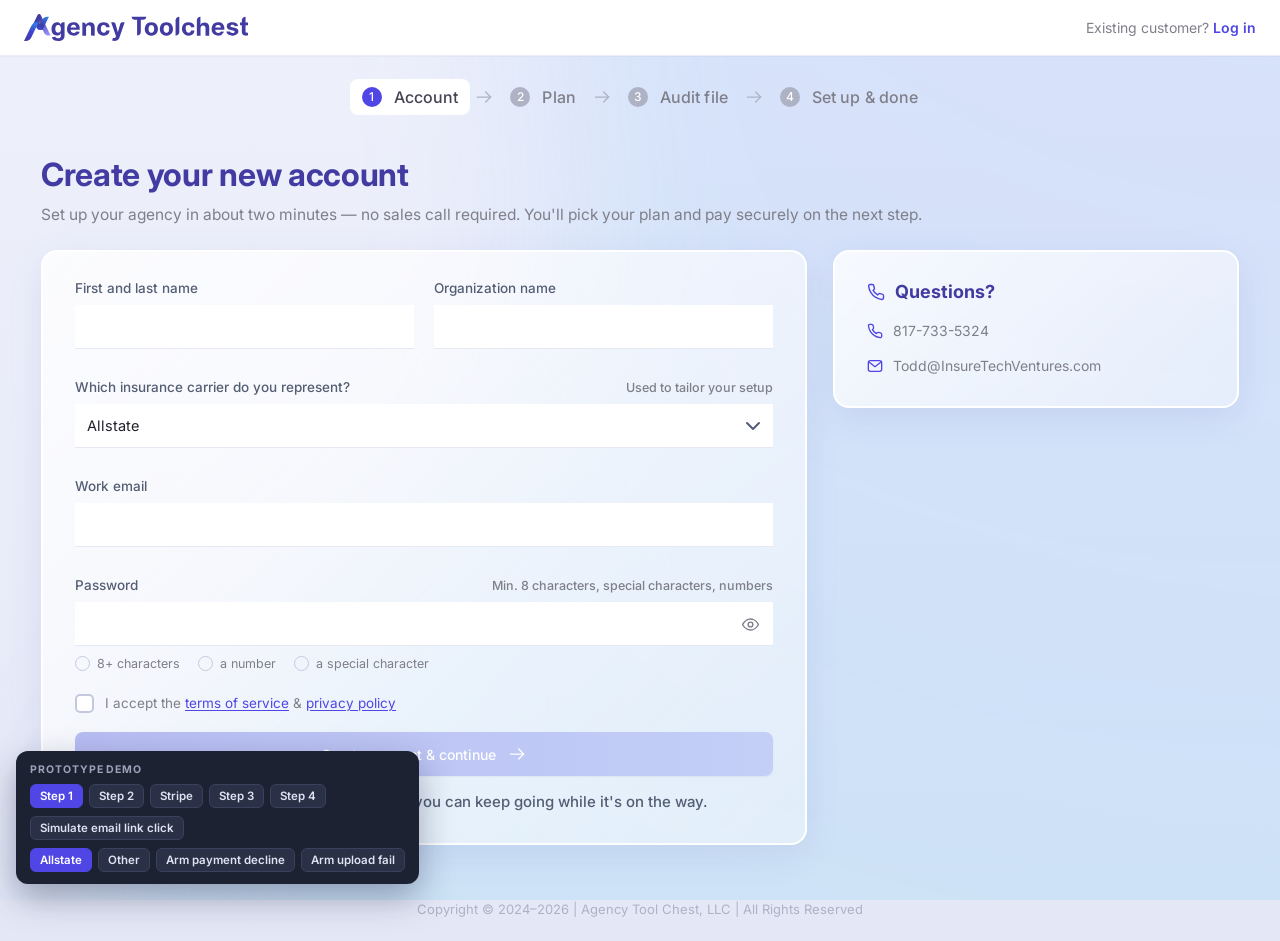
==== commit 4597d22f: "Registration: monthly plan $275 (due today $775, annual saves $800); AI section hidden for now (comm" ====
--- a/atc/registration/index.html
+++ b/atc/registration/index.html
@@ -548,7 +548,7 @@
   .receipt .consents{margin-top:32px;gap:20px}
   .receipt .subscribe{margin-top:40px}
   .stage .bonus{margin-top:20px}
-  /* "Save $488" and "+$500 setup fee" are one pill component (same box = rows align),
+  /* "Save $800" and "+$500 setup fee" are one pill component (same box = rows align),
      tinted by meaning: indigo = saving, amber = extra cost */
   .save-badge,.fee-note{
     display:inline-flex;align-items:center;gap:6px;height:28px;
@@ -1157,7 +1157,7 @@
     <section class="stage" id="view-step-2">
       <div class="step-head">
         <h1>Build your subscription</h1>
-        <p class="lead" id="welcome-line">Welcome, [Name]. Choose your plan, optionally add AI — first 30 days free — then review and pay.</p>
+        <p class="lead" id="welcome-line">Welcome, [Name]. Choose your plan, then review and pay.</p>
       </div>
 
       <div class="strip ok" id="verify-strip"></div>
@@ -1179,14 +1179,14 @@
                 <div class="plan-price"><span class="amt big">$3,000.00</span><span class="mo">/year</span></div>
                 <div class="plan-sub">One payment — setup fee waived</div>
                 <div class="plan-divider"></div>
-                <div><span class="save-badge"><svg width="12" height="12" viewBox="0 0 24 24" fill="#413BA2"><path d="M12 2l2.9 6.6L22 9.3l-5.4 4.8L18.2 21 12 17.3 5.8 21l1.6-6.9L2 9.3l7.1-.7L12 2Z"/></svg>Save $488 vs monthly</span></div>
+                <div><span class="save-badge"><svg width="12" height="12" viewBox="0 0 24 24" fill="#413BA2"><path d="M12 2l2.9 6.6L22 9.3l-5.4 4.8L18.2 21 12 17.3 5.8 21l1.6-6.9L2 9.3l7.1-.7L12 2Z"/></svg>Save $800 vs monthly</span></div>
               </div>
               <div class="plan-tile" data-bill="monthly" tabindex="0" role="radio" aria-checked="false">
                 <div class="plan-top">
                   <div class="plan-name">Monthly</div>
                   <input class="radio" type="radio" name="bill-radio" aria-hidden="true" tabindex="-1">
                 </div>
-                <div class="plan-price"><span class="amt big">$249.00</span><span class="mo">/month</span></div>
+                <div class="plan-price"><span class="amt big">$275.00</span><span class="mo">/month</span></div>
                 <div class="plan-sub">Month-to-month — cancel anytime</div>
                 <div class="plan-divider"></div>
                 <div><span class="fee-note"><span class="fee-amt">+$500.00</span> one-time setup fee
@@ -1196,7 +1196,7 @@
             </div>
             <div class="nudge" id="annual-nudge" style="display:none">
               <svg width="18" height="18" viewBox="0 0 24 24" fill="none" stroke="currentColor" stroke-width="2" stroke-linecap="round" stroke-linejoin="round"><path d="M12 2l2.9 6.6L22 9.3l-5.4 4.8L18.2 21 12 17.3 5.8 21l1.6-6.9L2 9.3l7.1-.7L12 2Z"/></svg>
-              <span>Annual saves you <b>$488</b> a year and waives the <b>$500</b> setup fee.</span>
+              <span>Annual saves you <b>$300</b> a year and waives the <b>$500</b> setup fee.</span>
               <button type="button" id="nudge-annual">Switch to Annual</button>
             </div>
 
@@ -1229,7 +1229,8 @@
             </button>
           </section>
 
-          <!-- AI card -->
+          <!-- AI HIDDEN FOR NOW — remove this comment wrapper (and set aiPlan back to 'advanced') to restore.
+          AI card
           <section class="card roll">
             <div class="eyebrow">Add AI to Your Agency Tool Chest</div>
             <h2 class="ai-title">Choose your AI plan</h2>
@@ -1298,7 +1299,7 @@
             </div>
           </section>
 
-          <!-- Billing date card -->
+          Billing date card (AI billing only)
           <section class="card roll" id="billdate-card">
             <h2 class="bill-title">Choose your billing date</h2>
             <p class="billdate-sentence">Charge my card monthly on the
@@ -1309,6 +1310,7 @@
               <span>Renews monthly on this day. Your AI usage resets on this date too. Your first charge (after the free trial) is prorated to line up with it.</span>
             </p>
           </section>
+          END AI HIDDEN -->
         </div>
 
         <!-- Receipt -->
@@ -1330,7 +1332,7 @@
                   <input class="checkbox" type="checkbox" id="cb-base">
                   <span id="cb-base-text"></span>
                 </label>
-                <label class="consent" id="cb-ai-wrap">
+                <label class="consent" id="cb-ai-wrap" style="display:none"><!-- AI agreement: hidden while AI is off -->
                   <input class="checkbox" type="checkbox" id="cb-ai">
                   <span id="cb-ai-text"></span>
                 </label>
@@ -1583,8 +1585,8 @@
               <div class="onboard-copy">
                 <p>Your dedicated support rep will be emailing you shortly to schedule your Account Setup and Staff Training.</p>
                 <p class="onboard-contact-head">If you need anything right now, don't hesitate to contact us:</p>
-                <p class="onboard-line">Phone: <a href="tel:+18177335324">817-733-5324</a></p>
-                <p class="onboard-line">E-mail: <a class="ul" href="mailto:Todd@InsureTechVentures.com">Todd@InsureTechVentures.com</a></p>
+                <p class="onboard-line">Phone: <a href="tel:+18179735485">1-817-973-5485</a></p>
+                <p class="onboard-line">E-mail: <a class="ul" href="mailto:support@agencytoolchest.com">support@agencytoolchest.com</a></p>
               </div>
               <button class="subscribe onboard-dash" id="dashboard-btn" type="button">
                 Go to my dashboard
@@ -1620,14 +1622,14 @@
   var ROUTES = ['step-1', 'step-2', 'pay', 'step-3', 'step-4'];
   var TITLES = {
     'step-1': 'Create your account — Agency Toolchest',
-    'step-2': 'Plan & AI — Agency Toolchest',
+    'step-2': 'Plan — Agency Toolchest', // AI hidden for now — was 'Plan & AI — Agency Toolchest'
     'pay': 'Payment — Agency Toolchest',
     'step-3': 'Audit file — Agency Toolchest',
     'step-4': 'Set up & done — Agency Toolchest'
   };
   var STEPS = [
     { route: 'step-1', label: 'Account' },
-    { route: 'step-2', label: 'Plan & AI' },
+    { route: 'step-2', label: 'Plan' }, // AI hidden for now — was 'Plan & AI'
     { route: 'step-3', label: 'Audit file', audit: true },
     { route: 'step-4', label: 'Set up & done' }
   ];
@@ -1638,7 +1640,7 @@
   };
   var BILL = {
     annual: { label: 'Annual', price: 3000, per: 'year', due: 3000 },
-    monthly: { label: 'Monthly', price: 249, per: 'month', due: 749 }
+    monthly: { label: 'Monthly', price: 275, per: 'month', due: 775 }
   };
 
   /* ============================ STATE ============================ */
@@ -1650,7 +1652,7 @@
     stripDismissed: false,   // verified strip auto-hides after 3s
     stripTimer: null,
     billingPlan: 'annual',    // annual | monthly (one always selected)
-    aiPlan: 'advanced',       // 'advanced' | 'standard' | null
+    aiPlan: null,             // AI hidden for now — was 'advanced' ('advanced' | 'standard' | null)
     billingDay: 13,
     consents: { base: false, ai: false },
     payDecline: false,        // demo: arm next payment to decline
@@ -2084,7 +2086,7 @@
     if (state.billingPlan === 'annual') {
       items.push({ key: 'platform', t: 'Agency Tool Chest', s: 'Renews yearly', p: '$3,000/year' });
     } else {
-      items.push({ key: 'platform', t: 'Agency Tool Chest', s: 'Renews monthly', p: '$249/month' });
+      items.push({ key: 'platform', t: 'Agency Tool Chest', s: 'Renews monthly', p: '$275/month' });
       items.push({ key: 'setup', t: 'One-time setup fee', s: 'Billed once today', p: '$500.00' });
     }
     if (state.aiPlan) {
@@ -2104,7 +2106,7 @@
   }
   function renderStep2() {
     $('welcome-line').textContent = 'Welcome, ' + firstName() +
-      '. Choose your plan, optionally add AI — first 30 days free — then review and pay.';
+      '. Choose your plan, then review and pay.'; // AI hidden for now — was '. Choose your plan, optionally add AI — first 30 days free — then review and pay.'
 
     // verification strip (auto-dismisses 3s after turning green)
     var strip = $('verify-strip');
@@ -2164,7 +2166,7 @@
     // consents
     morphHTML($('cb-base-text'), state.billingPlan === 'annual'
       ? '<b>Platform subscription:</b> I understand and agree that Agency Tool Chest Yearly is a paid, recurring subscription of <b>$3,000.00/year</b> that will renew automatically every year until I cancel it in my Account Billing settings.'
-      : '<b>Platform subscription:</b> I understand and agree that Agency Tool Chest Monthly is a paid, recurring subscription of <b>$249.00/month</b> that will renew automatically every month until I cancel it in my Account Billing settings, plus a one-time <b>$500.00 setup fee</b> charged today.');
+      : '<b>Platform subscription:</b> I understand and agree that Agency Tool Chest Monthly is a paid, recurring subscription of <b>$275.00/month</b> that will renew automatically every month until I cancel it in my Account Billing settings, plus a one-time <b>$500.00 setup fee</b> charged today.');
     var aiWrap = $('cb-ai-wrap');
     if (state.aiPlan) {
       var p = PLANS[state.aiPlan];
@@ -2186,13 +2188,16 @@
     lastReady = ok;
     btn.disabled = false;
     btn.setAttribute('aria-disabled', ok ? 'false' : 'true');
-    morphText($('subscribe-label'), ok
+    morphText($('subscribe-label'), consentsOk()
       ? (state.aiPlan ? 'Subscribe & Start AI Trial' : 'Subscribe & continue')
-      : (!state.emailVerified ? 'Verify your email to continue' : 'Tick above agreements'));
+      : 'Tick above agreements');
     if (state.consents.base) $('cb-base').closest('.consent').classList.remove('needs');
     if (state.consents.ai || !state.aiPlan) $('cb-ai').closest('.consent').classList.remove('needs');
     if (ok || (state.emailVerified && hintIsFor === 'email')) { $('consent-hint').classList.remove('show'); hintIsFor = null; }
-    else if (hintIsFor === 'consents') $('consent-hint').textContent = consentHint();
+    else if (hintIsFor === 'consents') {
+      if (consentsOk()) { $('consent-hint').classList.remove('show'); hintIsFor = null; }
+      else $('consent-hint').textContent = consentHint();
+    }
     $('renew-note').innerHTML = '<svg width="14" height="14" viewBox="0 0 14 14" fill="none"><g clip-path="url(#rnclip)"><path d="M7.1985 12.8061C9.62492 11.9602 11.6664 10.5019 11.6664 7.5851V3.50164C11.6664 3.34693 11.6049 3.19855 11.4955 3.08915C11.3862 2.97975 11.2378 2.91829 11.0831 2.91829C9.91656 2.91829 8.4642 2.2241 7.44347 1.33157C7.3199 1.22598 7.16271 1.16797 7.00018 1.16797C6.83766 1.16797 6.68046 1.22598 6.55689 1.33157C5.542 2.21826 4.08381 2.91829 2.91726 2.91829C2.76257 2.91829 2.61421 2.97975 2.50482 3.08915C2.39544 3.19855 2.33398 3.34693 2.33398 3.50164V7.5851C2.33398 10.5019 4.37545 11.9602 6.8077 12.8003C6.93342 12.8471 7.07144 12.8492 7.1985 12.8061Z" stroke="#4F46E5" stroke-width="2" stroke-linecap="round"/></g><defs><clipPath id="rnclip"><rect width="14" height="14" fill="white"/></clipPath></defs></svg>Manage or cancel future renewals anytime · No hidden fees';
   }
 
@@ -2237,7 +2242,7 @@
     $('done-email').textContent = state.account ? state.account.email : 'your email';
     var items = [];
     if (state.billingPlan === 'annual') items.push('Subscription active — <b>Annual, $3,000/yr</b>');
-    else items.push('Subscription active — <b>Monthly, $249/mo</b>');
+    else items.push('Subscription active — <b>Monthly, $275/mo</b>');
     if (state.aiPlan) items.push(PLANS[state.aiPlan].name + ' AI — 30-day free trial started (then $' + PLANS[state.aiPlan].price + '/mo)');
     items.push('Logged in on this device — email verified');
     var check = '<svg width="16" height="16" viewBox="0 0 24 24" fill="none" stroke="#00AE70" stroke-width="1.7" stroke-linecap="round" stroke-linejoin="round"><path d="M20 6 9 17l-5-5"/></svg>';
@@ -2486,7 +2491,7 @@
     function suffix(n) { var t = n % 10, h = n % 100; if (h === 11 || h === 12 || h === 13) return 'th'; if (t === 1) return 'st'; if (t === 2) return 'nd'; if (t === 3) return 'rd'; return 'th'; }
     var dayOpts = [];
     for (var d = 1; d <= 31; d++) dayOpts.push({ v: String(d), l: d + suffix(d) });
-    makeDropdown($('day-dd'), dayOpts, '13', function (v) { state.billingDay = +v; render(); });
+    if ($('day-dd')) makeDropdown($('day-dd'), dayOpts, '13', function (v) { state.billingDay = +v; render(); }); // billing-date card is hidden with AI
   })();
 
   /* ============================ STEP 2 — PLAN & AI ============================ */
@@ -2531,15 +2536,6 @@
 
   $('subscribe-btn').addEventListener('click', function () {
     var hint = $('consent-hint');
-    if (!state.emailVerified) {
-      hintIsFor = 'email';
-      hint.textContent = 'Click the link we emailed you to unlock payment.';
-      hint.classList.add('show');
-      var strip = $('verify-strip');
-      strip.classList.remove('pulse'); void strip.offsetWidth; strip.classList.add('pulse');
-      strip.scrollIntoView({ behavior: ANIM_OFF() ? 'auto' : 'smooth', block: 'center' });
-      return;
-    }
     if (!consentsOk()) {
       hintIsFor = 'consents';
       var missing = [];
@@ -2552,6 +2548,15 @@
       hint.textContent = consentHint();
       hint.classList.add('show');
       missing[0].focus({ preventScroll: true });
+      return;
+    }
+    if (!state.emailVerified) {
+      hintIsFor = 'email';
+      hint.textContent = 'Click the link we emailed you to unlock payment.';
+      hint.classList.add('show');
+      var strip = $('verify-strip');
+      strip.classList.remove('pulse'); void strip.offsetWidth; strip.classList.add('pulse');
+      strip.scrollIntoView({ behavior: ANIM_OFF() ? 'auto' : 'smooth', block: 'center' });
       return;
     }
     var sb = this;
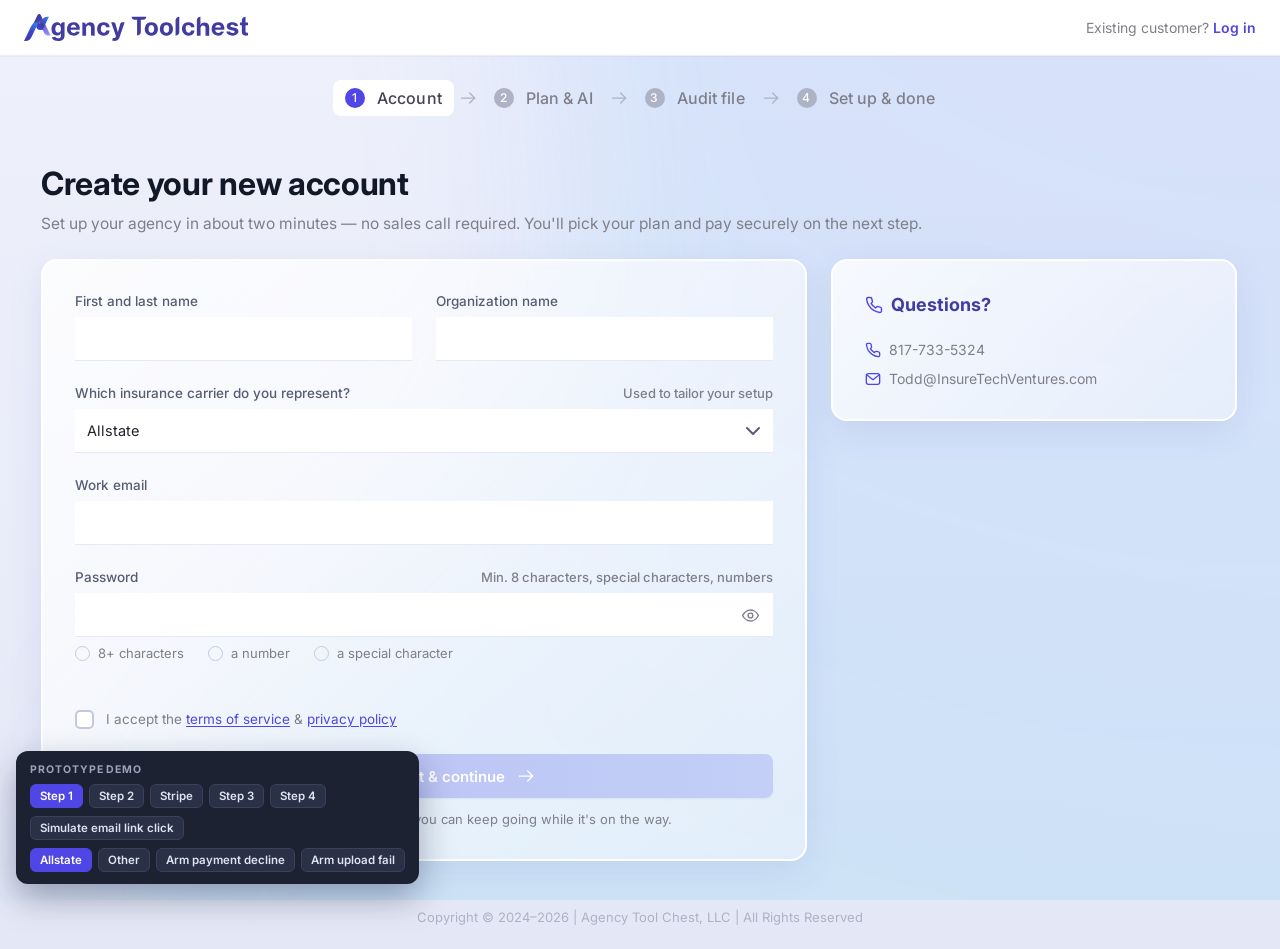
==== commit 068b45cf: "Registration: AI trial for everyone, redesigned plan tiles, spacing scale and polish - AI: 30-day tr" ====
--- a/atc/registration/index.html
+++ b/atc/registration/index.html
@@ -289,7 +289,7 @@
     --ok-bg:#ECFDF5; --ok-line:#A7F3D0; --ok-text:#065F46;
     --info-bg:#EEF2FF; --info-line:#C7D2FE; --info-text:#413BA2;
     --pend-bg:#FFFBEB; --pend-line:#FDE68A; --pend-text:#92400E;
-    --chip-bg:#F2F5FF; --green-check:#04AF72;
+    --chip-bg:#F2F5FF; --green-check:#00AE70;
   }
   html{scroll-behavior:smooth}
   body.clean{scroll-behavior:auto}
@@ -306,25 +306,35 @@
   main{flex:1}
   .stage{display:none}
   .stage.active{display:block}
-  .stage .card{border-radius:16px;padding:28px 32px 32px;-webkit-backdrop-filter:blur(2px);backdrop-filter:blur(2px)}
+  .stage .card{border-radius:16px;padding:32px;-webkit-backdrop-filter:blur(2px);backdrop-filter:blur(2px)}
   /* one card-title style everywhere (billing, AI, billing date, sidebars, step 4) */
   .bill-title,.stage .ai-title,.side-title,.setup-card .card-title{
     font-size:18px;font-weight:700;line-height:24px;color:#111827;letter-spacing:0}
-  .eyebrow+.bill-title,.eyebrow+.ai-title{margin-top:16px}
+  .eyebrow+.bill-title,.eyebrow+.ai-title-row{margin-top:24px}
+  .ai-title-row{display:flex;align-items:center;justify-content:space-between;gap:12px;margin-bottom:24px}
+  /* AI decision status (design: soft fill, no outline); indigo once a plan is chosen */
+  .ai-status{
+    display:inline-flex;align-items:center;height:28px;padding:0 12px;border-radius:999px;
+    background:#E6E8F2;color:#22222C;font-size:13px;font-weight:400;white-space:nowrap;
+    transition:background-color .25s ease,color .25s ease;
+  }
+  .ai-status.picked{background:#E0E4FA;color:#413BA2;font-weight:500}
+  .ai-title-row .ai-title{margin:0}
   .side-title svg,.setup-card .card-title svg{flex:none;width:18px;height:18px;stroke:#4F46E5}
-  /* PNGs: info/sidebar cards carry purple titles; form-section titles stay dark */
+  /* info cards (sidebar, step 4) carry purple titles per the designs; form-section titles stay #111827 */
   .side-title,.setup-card .card-title{color:#413BA2}
-  .cols{display:grid;grid-template-columns:766px 406px;gap:26px;align-items:start}
+
+  .cols{display:grid;grid-template-columns:766px 406px;gap:24px;align-items:start}
   /* SVG/PROMPT: the receipt column is sticky in the viewport at all times —
      stretch the aside to the full row height so sticky has room to travel */
-  .cols>aside{align-self:stretch;display:flex;flex-direction:column;gap:22px}
-  .col-left{gap:26px}
+  .cols>aside{align-self:stretch;display:flex;flex-direction:column;gap:24px}
+  .col-left{gap:24px}
 
   /* ---------- Stepper ---------- */
   /* Figma: chips row gap 4, arrow separators 20px #ADB2C5.
      Current = white chip + #4F46E5 badge + #444356 label.
      Done = #ADB2C5 badge/label; future = #ADB2C5 badge + #7F7F89 label. */
-  .stepper{display:flex;align-items:center;justify-content:center;gap:4px;margin-top:23px;flex-wrap:wrap}
+  .stepper{display:flex;align-items:center;justify-content:center;gap:4px;margin-top:24px;flex-wrap:wrap}
   .chip{
     display:flex;align-items:center;
     height:36px;padding:8px 12px;gap:12px;border:0;border-radius:8px;
@@ -352,31 +362,31 @@
   /* ---------- Step headings — ONE rhythm on every step ----------
      stepper → 40px → H1 (32/40) → 8px → lead (15.5/1.5) → 20px → strip → 24px → cards
      (no strip: lead → 24px → cards). Step 4 keeps its in-card head with the same type. */
-  .step-head{margin-top:40px}
-  .step-head h1,.done-head h1{font-size:32px;font-weight:700;line-height:40px;letter-spacing:-.01em;color:#413BA2}
+  .step-head{margin-top:48px}
+  .step-head h1,.done-head h1{font-size:32px;font-weight:700;line-height:40px;letter-spacing:-.01em;color:#111827}
   .step-head .lead,.done-head .lead{margin-top:8px;font-size:15.5px;line-height:1.5;color:var(--body);max-width:none}
-  .stage>.strip{margin-top:20px}
+  .stage>.strip{margin-top:24px}
   .stage>.cols{margin-top:24px}
   .backlink{
-    display:inline-flex;align-items:center;gap:6px;margin-top:0;
+    display:inline-flex;align-items:center;gap:8px;margin-top:0;
     color:var(--accent);font-size:14px;font-weight:600;text-decoration:none;
   }
   .backlink:hover{text-decoration:underline}
-  .step-head.has-back{margin-top:44px}
+  .step-head.has-back{margin-top:48px}
   .step-head.has-back h1{margin-top:24px}
 
   /* ---------- Status strips ---------- */
   .strip{
-    display:flex;align-items:center;gap:11px;
-    border-radius:7.5px;padding:0 14px;height:45px;margin-top:18px;
+    display:flex;align-items:center;gap:8px;
+    border-radius:7.5px;padding:0 12px;height:44px;margin-top:24px;
     font-size:14px;font-weight:600;
     transition:background .3s ease,border-color .3s ease,color .3s ease;
   }
   .strip .strip-note{font-weight:400;opacity:.85}
   .strip .dot{transition:background .3s ease}
   /* step 4 has no page heading: bar sits 40px under the stepper, card 24px under the bar */
-  .stage>.strip.on-done{margin-top:40px;margin-bottom:-16px}
-  .strip .strip-actions{margin-left:auto;display:flex;gap:14px;align-items:center}
+  .stage>.strip.on-done{margin-top:48px;margin-bottom:-24px}
+  .strip .strip-actions{margin-left:auto;display:flex;gap:12px;align-items:center}
   .strip a{color:inherit;font-weight:700;text-decoration:underline;text-underline-offset:2px;cursor:pointer}
   .strip.ok{background:var(--ok-bg);border:1px solid var(--ok-line);color:var(--ok-text)}
   .strip.info{background:var(--info-bg);border:1px solid var(--info-line);color:var(--info-text)}
@@ -387,7 +397,7 @@
     align-items:center;justify-content:center;
   }
   .strip.ok .dot{background:transparent}
-  .strip.ok .dot svg{stroke:#059669;width:16px;height:16px}
+  .strip.ok .dot svg{stroke:var(--green-check);width:16px;height:16px}
   .strip.pending .dot{background:#D97706}
   .strip.info .dot{background:var(--accent)}
   .strip.processing .dot{background:transparent}
@@ -400,11 +410,11 @@
 
   /* ---------- Forms (Step 1) — Figma: flex 44px, padding 8px 12px,
      white bg, bottom border #E6E9F5, no radius, empty fields ---------- */
-  .field{margin-bottom:30px}
-  .field-row{display:grid;grid-template-columns:1fr 1fr;gap:20px}
+  .field{margin-bottom:24px}
+  .field-row{display:grid;grid-template-columns:1fr 1fr;gap:24px}
   .label-row{display:flex;align-items:baseline;justify-content:space-between;gap:12px}
-  .label{display:block;font-size:13.5px;font-weight:500;color:#535D73;margin-bottom:9px}
-  .label-hint{font-size:12.5px;font-weight:500;color:var(--muted)}
+  .label{display:block;font-size:13.5px;font-weight:500;color:#535D73;margin-bottom:8px}
+  .label-hint{font-size:13px;font-weight:500;color:var(--muted)}
   .input{
     width:100%;height:44px;padding:8px 12px;
     background:#fff;border:0;border-bottom:1px solid #E6E9F5;
@@ -413,21 +423,23 @@
   }
   .input::placeholder{color:#A6ABC0}
   .input:focus{outline:none;border-bottom-color:var(--accent);box-shadow:0 1px 0 var(--accent)}
-  .field-note{margin-top:9px;font-size:13px;color:var(--muted);line-height:1.5}
+  .field-note{margin-top:8px;font-size:13px;color:var(--muted);line-height:1.5}
   .field-note.warn{color:#B45309}
-  .err{display:none;margin-top:7px;font-size:12.5px;font-weight:600;color:#ED0378}
+  .err{display:none;margin-top:8px;font-size:13px;font-weight:600;color:#ED0378}
   .field.invalid .err{display:block}
   .field.invalid .input{border-bottom-color:#ED0378}
   .field.invalid .input:focus{box-shadow:0 1px 0 #ED0378}
-  .terms{display:flex;gap:11px;align-items:flex-start;cursor:pointer;font-size:13.5px;color:var(--body);line-height:1.55;margin:22px 0 0}
+  .terms{display:flex;gap:12px;align-items:flex-start;cursor:pointer;font-size:13.5px;color:var(--body);line-height:1.55;margin:48px 0 0} /* terms belong to the submit action, not the fields */
+  #terms-err{margin-left:calc(19px + 12px)} /* aligns under the checkbox label */
   .terms a{color:var(--accent);text-decoration:underline;text-underline-offset:2px}
-  .btn-note{display:flex;align-items:center;justify-content:center;gap:9px;margin-top:16px;color:#535D73;font-size:15px;font-weight:500}
+  #create-btn{margin-top:24px}
+  .btn-note{display:flex;align-items:center;justify-content:center;gap:8px;margin-top:12px;color:var(--muted);font-size:13px;font-weight:400}
   .hp{position:absolute;left:-9999px;top:-9999px;height:0;overflow:hidden}
 
   /* ---------- Custom styled dropdowns (carrier, billing day) ---------- */
   .dd{position:relative;display:inline-block}
   .dd-btn{
-    display:flex;align-items:center;justify-content:space-between;gap:10px;
+    display:flex;align-items:center;justify-content:space-between;gap:8px;
     height:44px;padding:8px 12px;width:100%;
     background:#fff;border:0;border-bottom:1px solid #E6E9F5;
     font:inherit;font-size:14.5px;color:var(--ink);cursor:pointer;text-align:left;
@@ -450,28 +462,29 @@
 
   /* ---------- Ghost button (SVG: #EEF2FF fill, #4F46E5 label) ---------- */
   .btn-ghost{
-    display:inline-flex;align-items:center;justify-content:center;gap:9px;
-    height:44px;padding:0 22px;border:0;border-radius:8px;cursor:pointer;
+    display:inline-flex;align-items:center;justify-content:center;gap:8px;
+    height:44px;padding:0 24px;border:0;border-radius:8px;cursor:pointer;
     background:#EEF2FF;color:#4F46E5;box-shadow:0 1px 2px rgba(0,0,0,.05);
-    font:inherit;font-size:14px;font-weight:500;line-height:28px;
+    font:inherit;font-size:15px;font-weight:500;line-height:28px;
     transition:filter .15s ease,transform .15s ease;
   }
   .btn-ghost:hover{filter:brightness(.96)}
-  .stage .subscribe{background:linear-gradient(257.56deg,#046BF2 3.39%,#5E35F2 84.49%);border-radius:8px;box-shadow:0 1px 2px rgba(0,0,0,.05);height:44px;padding:8px 16px;margin-top:0;font-size:14px;font-weight:500}
+  .stage .subscribe{background:linear-gradient(257.56deg,#046BF2 3.39%,#5E35F2 84.49%);border-radius:8px;box-shadow:0 1px 2px rgba(0,0,0,.05);height:44px;padding:8px 24px;margin-top:0;font-size:15px;font-weight:600}
   .stage .subscribe:disabled{background:linear-gradient(90deg,#b7bcf2,#c3cff7)}
   #subscribe-btn svg{display:none}
   #subscribe-btn:not(:disabled) svg{display:inline-block}
   .btn-ghost:active{transform:scale(.99)}
 
   /* ---------- Sidebar cards (Step 1 / 3) ---------- */
-  aside .col-left{gap:22px}
-  .side-title{display:flex;align-items:center;gap:10px}
+  aside .col-left{gap:24px}
+  .side-title{display:flex;align-items:center;gap:8px}
   .side-title svg{flex:none}
-  .side-list{margin-top:20px;display:flex;flex-direction:column;gap:14px}
-  .side-item{display:flex;gap:10px;align-items:flex-start;font-size:14px;color:#535D73;line-height:1.5}
+  .side-list{margin-top:24px;display:flex;flex-direction:column;gap:12px}
+  .side-item{display:flex;gap:8px;align-items:flex-start;font-size:14px;color:#535D73;line-height:1.5}
   .side-item svg{flex:none;margin-top:2px}
   
-  .contact{display:flex;gap:10px;align-items:center;margin-top:18px;font-size:14px;color:var(--body)}
+  .contact{display:flex;gap:8px;align-items:center;margin-top:12px;font-size:14px;color:var(--body)}
+  .side-title+.contact{margin-top:24px}
   .contact svg{flex:none;color:var(--accent)}
   .contact a{color:var(--body);text-decoration:none}
   .contact a:hover{color:var(--accent)}
@@ -479,91 +492,112 @@
   /* ---------- Features list (Step 2) ----------
      row = check + text side by side; wrapped lines indent under the text, not the check.
      check top sits 2px below the first line's text box (optically centred on the x-height) */
-  .stage .features{margin-top:14px}
-  .stage .features-grid{column-gap:30px}
-  .stage .feat{display:flex;align-items:flex-start;gap:9px;padding:5px 0;line-height:1.3;font-size:14px}
-  .stage .feat svg{flex:none;width:16px;height:16px;margin-top:2px}
+  .stage .features-divider{margin:16px 0}
+  .stage .features{margin-top:16px}
+  .stage .features-grid{column-gap:24px}
+  .stage .feat{display:flex;align-items:flex-start;gap:8px;padding:4px 0;line-height:1.3;font-size:14px}
+  .stage .feat svg{flex:none;width:20px;height:20px;padding:4px;margin-top:-1px;border-radius:50%;background:#EEF2FF}
   .stage .feat-toggle{margin-top:24px}
 
   /* ---------- Plan tiles (Step 2) — billing + AI share one component ----------
      green band = recommended, purple outline = selected; the two never compete */
-  .bill-title{margin-top:16px}
-  .bill-tiles{display:flex;gap:12px;align-items:flex-end;margin-top:21px}
+  .bill-title{margin-top:24px}
+  .bill-tiles{display:flex;gap:12px;align-items:stretch;margin-top:16px}
   .bill-tiles .plan-tile{flex:1;min-height:0}
-  .bill-tiles .plan-tile.has-pill{min-height:217px}
   .stage .ai-desc{max-width:none;font-size:14px;line-height:18px;color:#7F7F89}
-  .stage .plans{margin-top:14px;gap:12px;align-items:end}
+  .stage .plans{margin-top:32px;gap:12px;align-items:stretch}
   .stage .plan-tile{
-    padding:16px 18px;gap:12px;border-radius:12px;border-color:#e8eaf5;box-shadow:none;
+    padding:20px;gap:12px;border-radius:12px;border-color:#e8eaf5;box-shadow:none;
     transition:border-color .25s ease,box-shadow .25s ease,transform .18s ease;
   }
   .stage .plan-tile:hover{box-shadow:0 10px 26px rgba(78,82,168,.12)}
-  .stage .plan-tile.has-pill{padding-top:49px}
+
   .stage .plan-tile[aria-checked="true"]{border-color:var(--accent);box-shadow:0 10px 28px rgba(79,70,229,.16)}
   .stage .plan-name{color:#111827;transition:color .25s ease}
   .stage .plan-tile[aria-checked="true"] .plan-name{color:#4F46E5}
   .stage .plan-price{margin:0;gap:2px;align-items:flex-end}
-  .stage .plan-price .amt{font-size:24px;line-height:30px;letter-spacing:-.01em}
-  .stage .plan-price .amt.big{font-size:28px;line-height:34px;letter-spacing:-.025em}
-  .stage .plan-price .mo{font-size:13px;font-weight:500;color:#6B7280}
-  .stage .plan-sub{margin:2px 0 0;font-size:13px;color:#6B7280}
-  .stage .plan-divider{margin:12px 0 10px}
-  .stage .plan-tokens{font-size:13px;font-weight:500;color:#374151;gap:6px}
+  .stage .plan-price .amt{font-size:32px;line-height:38px;letter-spacing:-.02em}
+
+  .stage .plan-price .mo{font-size:14px;font-weight:500;color:#6B7280}
+  .stage .plan-sub{margin:-8px 0 0;font-size:14px;color:#6B7280} /* sits right under the price (tile gap is 12) */
+  .stage .plan-divider{margin:12px 0}
   .stage .radio{width:16px;height:16px;border:1px solid #D1D5DB;border-radius:999px}
   .stage .radio:checked{border-color:#4F46E5;background:radial-gradient(circle,#fff 2.5px,#4F46E5 3px)}
-  /* "Best Value" band is fused over the top edge. Recommended tiles have no real border
-     (a border under the band bleeds as a grey hairline at fractional pixel positions);
-     their outline is drawn only BELOW the band: grey idle, purple selected. */
-  .stage .plan-bar{
-    top:-2px;left:-2px;right:auto;transform:none;width:calc(100% + 4px);height:30px;padding:0;z-index:2;
-    border-radius:12px 12px 0 0;display:flex;align-items:center;justify-content:center;gap:7px;
-    background:#00AE70;box-shadow:none;
-  }
-  .stage .plan-tile.has-pill,.stage .plan-tile.has-pill[aria-checked="true"]{border-color:transparent}
-  .stage .plan-tile.has-pill::after{
-    content:"";position:absolute;z-index:1;pointer-events:none;
-    left:-2px;right:-2px;bottom:-2px;top:28px;
-    border:2px solid #e8eaf5;border-top:0;border-radius:0 0 12px 12px;
-    transition:border-color .25s ease;
-  }
-  .stage .plan-tile.has-pill[aria-checked="true"]::after{border-color:var(--accent)}
+  /* Tile header: radio · name · "Best value" pill (right). Body starts at the tile edge.
+     The outline stays the one selection signal (grey idle, purple selected) */
+  .stage .plan-top{justify-content:flex-start;gap:12px;min-height:28px}
+  .stage .plan-top .radio{order:-1}
+  /* Advanced: the badge turns around when the tile is selected — "Best value" → "Great choice!" */
+  .best-pill.flip{display:inline-grid;height:auto;padding:0;border:0;background:none;perspective:480px}
+  .bp-inner{display:grid;transform-style:preserve-3d;transition:transform .6s cubic-bezier(.3,1.4,.5,1)}
+  .bp-face{
+    grid-area:1/1;display:inline-flex;align-items:center;justify-content:center;gap:4px;height:28px;padding:0 12px;
+    border-radius:999px;background:#F0FDF6;border:1px solid #BBF0D8;
+    -webkit-backface-visibility:hidden;backface-visibility:hidden;
+  }
+  .bp-back{transform:rotateY(180deg)}
+  .plan-tile[aria-checked="true"] .bp-inner{transform:rotateY(180deg)}
+  @media (prefers-reduced-motion:reduce){.bp-inner{transition:none}}
+  .best-pill{
+    margin-left:auto;display:inline-flex;align-items:center;gap:4px;height:28px;padding:0 12px;border-radius:999px;
+    background:#F0FDF6;border:1px solid #BBF0D8;color:#00975F;
+    font-size:12px;font-weight:700;letter-spacing:.04em;text-transform:uppercase;white-space:nowrap;
+  }
   /* Monthly picked → gentle nudge back to the recommended plan */
   .nudge{
-    display:flex;align-items:center;gap:10px;margin-top:12px;padding:10px 14px;border-radius:10px;
-    background:#ECFDF5;border:1px solid #A7F3D0;color:#065F46;font-size:13.5px;line-height:1.4;
-  }
-  .nudge svg{flex:none;color:#059669}
+    display:flex;align-items:center;gap:8px;margin-top:12px;padding:12px;border-radius:10px;
+    background:#EEF2FF;border:1px solid #E0E7FF;color:#413BA2;font-size:13.5px;line-height:1.4;
+  }
+  .nudge svg{flex:none;color:var(--accent)}
   .nudge b{font-weight:700}
   .nudge button{
-    margin-left:auto;flex:none;border:0;border-radius:7px;padding:6px 12px;cursor:pointer;
-    background:#059669;color:#fff;font:inherit;font-size:13px;font-weight:600;
+    margin-left:auto;flex:none;border:0;border-radius:7px;padding:8px 12px;cursor:pointer;
+    background:var(--accent);color:#fff;font:inherit;font-size:13px;font-weight:600;
     transition:filter .15s ease,transform .15s ease;
   }
   .nudge button:hover{filter:brightness(1.08)}
   .nudge button:active{transform:scale(.98)}
 
   /* ---------- Receipt (Step 2) ---------- */
-  .stage .receipt{padding:28px 28px 24px}
+  .stage .receipt{padding:32px}
   /* breathing room: Due today → agreements → button */
-  .receipt .consents{margin-top:32px;gap:20px}
-  .receipt .subscribe{margin-top:40px}
-  .stage .bonus{margin-top:20px}
-  /* "Save $800" and "+$500 setup fee" are one pill component (same box = rows align),
-     tinted by meaning: indigo = saving, amber = extra cost */
-  .save-badge,.fee-note{
-    display:inline-flex;align-items:center;gap:6px;height:28px;
+  .receipt .consents{margin-top:24px;gap:24px}
+  .receipt .subscribe{margin-top:48px}
+  .stage .eyebrow{gap:12px}
+  .stage .o-item{padding:12px 0}
+  .o-add{
+    display:inline-flex;align-items:center;gap:4px;margin-top:8px;padding:0;border:0;background:none;cursor:pointer;
+    font:inherit;font-size:13px;font-weight:600;color:var(--accent);
+  }
+  .o-add[hidden]{display:none}
+  .o-add:hover{text-decoration:underline;text-underline-offset:2px}
+  .stage .o-divider{margin:12px 0 24px}
+  .stage .due{padding-bottom:0}
+  .stage .fine{padding:24px 8px 0}
+  .stage .consent{gap:12px}
+  .stage .bonus{margin-top:32px}
+  /* "Save $800" and "+$500 setup fee" are one pill component (same box = rows align):
+     indigo = the recommended saving, neutral grey = the extra cost (amount in bold) */
+  /* pill scale (all pills): 28px tall, 12px side padding; text 13px mixed case,
+     12px + .04em tracking in capitals so both read the same optical size */
+  .save-badge,.fee-note,.stage .plan-tokens{
+    display:inline-flex;align-items:center;gap:8px;height:28px;
     border-radius:999px;padding:0 12px;border:1px solid transparent;
-    font-size:12.5px;font-weight:700;line-height:1;white-space:nowrap;
-  }
-  .save-badge{background:#EEF2FF;border-color:#E0E7FF;color:#413BA2}
-  .fee-note{background:#FFF7ED;border-color:#FED7AA;color:#9A3412}
-  .fee-note .fee-amt{font-weight:800}
-  .fee-note .tip{color:#C2410C}
+    font-size:13px;font-weight:700;line-height:1;white-space:nowrap;
+  }
+  .save-badge{font-size:12px;letter-spacing:.04em;font-weight:600}
+  .save-badge,.stage .plan-tokens{background:#EEF2FF;border-color:#E0E7FF;color:#413BA2}
+  .stage .plan-tokens{align-self:flex-start;font-weight:500}
+  .stage .plan-tokens b{font-weight:600}
+  .fee-note{font-weight:500}
+  .fee-note{background:#F3F4F6;border-color:#E5E7EB;color:#374151}
+  .fee-note .fee-amt{font-weight:600;color:#111827}
+  .fee-note .tip{color:#6B7280}
   /* the pill is nowrap/bold/line-height:1 — keep the tooltip exactly as before (wrapping, regular weight) */
   .fee-note .tip::after{white-space:normal;font-weight:400;line-height:1.55;text-align:left;letter-spacing:0}
-  .bonus{flex-direction:column;gap:16px;padding:24px;border-radius:12px}
+  .bonus{flex-direction:column;gap:12px;padding:24px;border-radius:12px}
   .bonus-mark{flex:none;display:inline-flex}
-  .bonus-row{display:flex;justify-content:space-between;align-items:flex-start;gap:16px;width:100%;flex:1;min-width:0}
+  .bonus-row{display:flex;justify-content:space-between;align-items:flex-start;gap:12px;width:100%;flex:1;min-width:0}
   .bonus-left{display:flex;flex-direction:column;align-items:flex-start;gap:4px;min-width:0;flex:1}
   .bonus-header{display:flex;align-items:center;gap:8px}
   #bonus-banner .bonus-title{font-size:16px;line-height:19px;white-space:nowrap}
@@ -573,17 +607,14 @@
   .bonus-right .then{margin-top:0;font-size:12px;font-style:italic;line-height:22px;color:#413BA2;text-align:right;white-space:nowrap}
           
   /* ---------- Billing date card (Step 2) ---------- */
-  #billdate-card .bill-title{margin-top:0}
-  /* no eyebrow here: lift the title so its cap line sits where the eyebrows sit in the cards above */
-  #billdate-card{padding-top:25px}
+  #billdate-card{padding-top:48px} /* its own section inside the AI card */
   .stage .card>:first-child{margin-top:0}
-  .billdate-sentence{margin-top:14px;font-size:15px;color:var(--ink);line-height:1.6}
-  .billdate-note{display:flex;gap:9px;margin-top:4px;font-size:13px;color:var(--muted);line-height:1.55}
-  .billdate-note svg{flex:none;margin-top:1px;color:var(--accent)}
+  .billdate-sentence{margin-top:12px;font-size:15px;color:var(--ink);line-height:1.6}
+  .billdate-note{display:flex;gap:8px;margin-top:4px;font-size:13px;color:var(--muted);line-height:1.55}
 
   /* ---------- Wizard (Step 3) ---------- */
-  .wiz{display:flex;flex-direction:column;gap:20px;margin-top:4px}
-  .wiz-item{display:flex;gap:16px;align-items:flex-start}
+  .wiz{display:flex;flex-direction:column;gap:24px;margin-top:4px}
+  .wiz-item{display:flex;gap:12px;align-items:flex-start}
   .wiz-num{
     flex:none;width:26px;height:26px;border-radius:50%;
     background:#EEF2FF;color:#413BA2;
@@ -612,83 +643,79 @@
   .dropzone{
     margin-top:24px;height:178px;
     background:#fff;border:2px dashed #C7D2FE;border-radius:8px;
-    display:flex;flex-direction:column;align-items:center;justify-content:center;gap:10px;
-    cursor:pointer;text-align:center;padding:20px;
+    display:flex;flex-direction:column;align-items:center;justify-content:center;gap:8px;
+    cursor:pointer;text-align:center;padding:24px;
     transition:border-color .15s ease,background .15s ease;
   }
   .dropzone:hover,.dropzone:focus-visible{border-color:var(--accent);background:#FBFCFF}
   .dropzone.drag{border-color:var(--accent);background:#EEF2FF}
   .dropzone.invalid{border-color:#ED0378;background:#FEF2F8}
   .dz-title{font-size:14.5px;font-weight:500;color:#111827}
-  .dz-sub{margin-top:6px;font-size:13px;color:var(--muted)}
+  .dz-sub{margin-top:8px;font-size:13px;color:var(--muted)}
   .upload-error{display:none;margin-top:12px;font-size:13px;font-weight:600;color:#ED0378}
   .warn-frame{
-    display:flex;align-items:center;justify-content:center;gap:9px;
-    margin-top:18px;padding:15px 16px;border-radius:8px;
+    display:flex;align-items:center;justify-content:center;gap:8px;
+    margin-top:24px;padding:12px 24px;border-radius:8px;
     background:#FEF2F8;border:1px solid #F9B9D8;
     font-size:14px;font-weight:600;color:#ED0378;
   }
   .upload-error.show{display:block}
-  .two-btns{display:flex;justify-content:space-between;align-items:center;gap:12px;margin-top:12px}
+  .two-btns{display:flex;justify-content:space-between;align-items:center;gap:12px;margin-top:48px}
   .two-btns .btn-ghost{width:209px}
-  .two-btns .subscribe{width:193px;font-size:15px;font-weight:600;padding:8px 16px;gap:8px}
+  /* action-row buttons size to their label (forms keep the full-width primary) */
+  .two-btns .subscribe,.setup-btns .subscribe,.onboard-card .onboard-dash{width:auto;gap:8px}
 
   /* ---------- Step 4 (Figma) ---------- */
   .done-card{display:flex;flex-direction:column;align-items:stretch;gap:24px}
-  .done-head{display:flex;align-items:center;gap:20px}
+  .done-head{display:flex;align-items:center;gap:24px}
   .done-head .checkorb{flex:none}
-      .done-list{display:flex;flex-direction:column;gap:12px;padding-left:84px}
+  .done-list{display:flex;flex-direction:column;gap:12px;padding-left:calc(80px + 24px)}
   .done-item{display:flex;align-items:flex-start;gap:8px;font-size:14px;line-height:150%;color:#535D73}
   .done-item svg{flex:none;margin-top:3px}
   .warn-strip{
     background:#EEF2FF;border:1px solid #C7D2FE;border-radius:8px;
-    padding:20px;display:flex;gap:12px;align-items:flex-start;
-    font-size:14px;font-weight:700;line-height:160%;color:#413BA2;
+    padding:24px;display:flex;gap:12px;align-items:flex-start;
+    font-size:14px;font-weight:400;line-height:160%;color:#413BA2;
   }
   .warn-strip svg{flex:none;margin-top:2px}
-  .setup-cards{display:grid;grid-template-columns:1fr 1fr;gap:24px}
+  .setup-cards{display:grid;grid-template-columns:1fr 1fr;gap:24px;align-items:start}
+  .setup-col{display:flex;flex-direction:column;gap:24px;min-width:0} /* onboarding card + heads-up beneath it */
   .setup-card{padding:24px;gap:24px;display:flex;flex-direction:column;align-items:flex-start}
-  .setup-card .card-title{display:flex;align-items:center;gap:10px}
+  .setup-card .card-title{display:flex;align-items:center;gap:12px}
   .num-badge{
-    flex:none;width:28px;height:28px;border-radius:999px;
-    background:#4F46E5;color:#fff;font-size:14px;font-weight:700;
+    flex:none;width:24px;height:24px;border-radius:999px;
+    background:#4F46E5;color:#fff;font-size:13px;font-weight:600;
     display:flex;align-items:center;justify-content:center;
   }
-  .setup-card .side-list{margin-top:0;gap:14px}
+  .setup-card .side-list{margin-top:0;gap:12px}
   .setup-card .side-item{gap:8px;font-size:14px;line-height:150%;color:#535D73}
   .setup-card .side-item svg{margin-top:3px;width:16px;height:16px}
-  .setup-card .card-title{margin-top:0}
-  .setup-card .card-title + .card-title{margin-top:22px}
   .setup-btns{display:flex;justify-content:space-between;align-items:center;gap:12px;margin-top:auto;padding-top:24px;width:100%}
-  .onboard-card{display:flex;flex-direction:column;align-items:flex-start;gap:14px}
+  .onboard-card{display:flex;flex-direction:column;align-items:flex-start;gap:24px}
   .onboard-copy{display:flex;flex-direction:column;align-items:flex-start;gap:12px}
   .onboard-copy p{font-size:14px;line-height:160%;color:#535D73;max-width:48ch}
   .onboard-copy b{color:var(--ink)}
   .onboard-copy .onboard-contact-head{margin:0}
-  .onboard-dash{margin-top:auto;width:300px}
+  .onboard-dash{margin-top:auto}
   /* ---- step 4 aligned to PNG ---- */
-  .done-head h1 .done-name{background:linear-gradient(257.56deg,#046BF2 3.39%,#5E35F2 84.49%);-webkit-background-clip:text;background-clip:text;color:transparent;-webkit-text-fill-color:transparent}
   .done-item b{color:#111827;font-weight:600}
-  .warn-strip{font-weight:400;color:#413BA2}
   .warn-strip b{font-weight:700}
-  .setup-cards{align-items:start}
-  .setup-card{gap:18px}
-  .setup-card .side-list{gap:12px}
   .setup-card .side-item b{color:#374151;font-weight:600}
-  .setup-card .card-title + .side-list + .card-title{margin-top:8px !important}
-  .setup-card .setup-btns{padding-top:10px}
+  .setup-card .card-title + .side-list + .card-title{margin-top:24px}
+  .setup-card .setup-btns{padding-top:24px}
+  .setup-btns>:last-child{margin-left:auto} /* download stays on the right, with or without the guide button */
   .onboard-copy{gap:0}
   .onboard-copy p{margin:0}
-  .onboard-copy p+p{margin-top:14px}
+  .onboard-copy p+p{margin-top:12px}
   .onboard-copy p.onboard-line{margin-top:0}
   .onboard-copy p:not(.onboard-line)+p.onboard-line{margin-top:4px}
-  .onboard-copy p.onboard-contact-head{margin-top:20px}
+  .onboard-copy p.onboard-contact-head{margin-top:24px}
   .onboard-line a{color:#4F46E5;text-decoration:none}
   .onboard-line a.ul{text-decoration:underline;text-underline-offset:2px}
   .onboard-line a:hover{text-decoration:underline}
-  .onboard-card .onboard-dash{align-self:flex-end;margin-top:22px}
+  .onboard-card .onboard-dash{align-self:flex-end;margin-top:24px}
   .dash-row{display:flex;justify-content:center}
-  #dashboard-btn{width:300px;font-size:15px;font-weight:600}
+
   .support-line{margin-top:0;text-align:center;font-size:13px;line-height:150%;color:#6B7280}
   .support-line a{color:#6B7280}
   .support-line b{color:#6B7280;font-weight:600}
@@ -755,8 +782,8 @@
   .demo .st{color:#9AA3B8}
   .demo .st b{color:#7EE0B8;font-weight:600}
   body.clean .demo{display:none}
-  footer{padding-top:56px}
-  .stage .renew-note{font-size:12px;white-space:nowrap}
+  footer{padding-top:48px}
+  .stage .renew-note{font-size:13px;margin-top:12px}
   body.clean .roll{animation:none}
 
   /* ---------- Smooth, unobtrusive motion ---------- */
@@ -787,14 +814,14 @@
   .consent.needs .checkbox{border-color:#ED0378;box-shadow:0 0 0 3px rgba(237,3,120,.14)}
   .consent.needs{animation:nudgeX .42s cubic-bezier(.36,.07,.19,.97)}
   @keyframes nudgeX{20%{transform:translateX(-4px)}40%{transform:translateX(4px)}60%{transform:translateX(-2px)}80%{transform:translateX(2px)}}
-  .consent-hint{display:none;margin-top:14px;font-size:12.5px;font-weight:600;color:#ED0378;text-align:center}
+  .consent-hint{display:none;margin-top:12px;font-size:13px;font-weight:600;color:#ED0378;text-align:center}
   .consent-hint.show{display:block}
   .strip.pulse{animation:stripPulse .9s ease}
   @keyframes stripPulse{0%,100%{box-shadow:0 0 0 0 rgba(217,119,6,0)}35%{box-shadow:0 0 0 5px rgba(217,119,6,.22)}}
 
   /* =================== Password show / hide =================== */
   .pw-wrap{position:relative}
-  .pw-wrap .input{padding-right:46px}
+  .pw-wrap .input{padding-right:48px}
   .pw-toggle{
     position:absolute;right:4px;top:50%;transform:translateY(-50%);
     width:38px;height:38px;border:0;border-radius:8px;background:none;cursor:pointer;
@@ -808,31 +835,31 @@
 
   /* =================== Upload — same pattern as the ATC app =================== */
   .dz-empty{display:flex;flex-direction:column;align-items:center;gap:2px}
-  .dz-cloud{margin-bottom:8px}
+  .dz-cloud{margin-bottom:4px}
   .dz-drag{font-size:15px;font-weight:500;color:#4F46E5;line-height:1.3}
   .dz-browse{font-size:13px;font-weight:500;color:#4F46E5;line-height:1.3}
-  .dz-empty .dz-sub{margin-top:10px}
+  .dz-empty .dz-sub{margin-top:12px}
   .dropzone.drag .dz-cloud{transform:translateY(-3px)}
   .dz-cloud{transition:transform .2s ease}
   .up-row{
-    margin-top:24px;display:grid;grid-template-columns:28px minmax(0,1fr) auto;align-items:center;column-gap:14px;
-    background:#fff;border:1px solid #E6E9F5;border-radius:10px;padding:16px 18px;
+    margin-top:24px;display:grid;grid-template-columns:28px minmax(0,1fr) auto;align-items:center;column-gap:12px;
+    background:#fff;border:1px solid #E6E9F5;border-radius:10px;padding:12px 24px;
   }
   .up-status{width:28px;height:28px;display:flex;align-items:center;justify-content:center}
   .up-status.pop{animation:upPop .32s cubic-bezier(.2,.8,.2,1)}
   @keyframes upPop{from{transform:scale(.5);opacity:0}to{transform:none;opacity:1}}
   .up-name{font-size:14px;color:#111827;font-weight:500;overflow:hidden;text-overflow:ellipsis;white-space:nowrap}
-  .up-size{color:var(--muted);font-weight:400;margin-left:6px;font-size:12.5px}
-  .up-track{display:flex;align-items:center;gap:12px;margin-top:7px}
+  .up-size{color:var(--muted);font-weight:400;margin-left:8px;font-size:12.5px}
+  .up-track{display:flex;align-items:center;gap:12px;margin-top:8px}
   .up-bar{flex:1;height:6px;border-radius:999px;background:#EEF0FA;overflow:hidden}
   .up-bar i{display:block;height:100%;width:0;border-radius:inherit;background:linear-gradient(90deg,#5E35F2,#046BF2);transition:width .25s linear}
   .up-pct{flex:none;min-width:34px;text-align:right;font-size:12px;font-weight:700;color:#4F46E5;font-variant-numeric:tabular-nums}
-  .up-note{margin-top:5px;font-size:12.5px;color:#8B8FCF}
+  .up-note{margin-top:4px;font-size:13px;color:#8B8FCF}
   .up-row.failed .up-bar i{background:#ED0378}
   .up-row.failed .up-pct,.up-row.failed .up-note,.up-row.invalid .up-note{color:#ED0378}
   .up-act{
-    display:inline-flex;align-items:center;gap:6px;border:0;background:none;cursor:pointer;
-    font:inherit;font-size:13.5px;color:#374151;padding:8px 10px;border-radius:8px;white-space:nowrap;
+    display:inline-flex;align-items:center;gap:8px;border:0;background:none;cursor:pointer;
+    font:inherit;font-size:13.5px;color:#374151;padding:8px 12px;border-radius:8px;white-space:nowrap;
   }
   .up-act svg{color:#4F46E5}
   .up-act:hover{background:#F5F6FE;color:#4F46E5}
@@ -843,7 +870,10 @@
   .tip:hover::after,.tip:hover::before{transition-delay:.12s}
   .tip:hover::after,.tip:focus-visible::after,.tip.open::after,
   .tip:hover::before,.tip:focus-visible::before,.tip.open::before{opacity:1;transform:none}
-  .plan-tokens .tip{color:var(--muted)}
+  .tip::after{background:#fff;color:#374151;border:1px solid #E6E9F5;box-shadow:0 12px 28px rgba(30,34,80,.16)}
+  .tip::before{border-top-color:#fff;filter:drop-shadow(0 1px 0 #E6E9F5)}
+  .stage .plan-tile:hover,.stage .plan-tile:focus-within,.stage .plan-tile:has(.tip.open){z-index:5}
+  .plan-tokens .tip{color:#6B7FD8}
   .plan-tokens .tip::after{right:auto;left:-120px}
   .plan-tokens .tip::before{right:auto;left:2px}
 
@@ -876,13 +906,13 @@
   @keyframes sepSlide{from{transform:translateX(-6px);opacity:.2}to{transform:none;opacity:1}}
 
   /* 1 · live password checklist */
-  .pw-rules{list-style:none;display:flex;flex-wrap:wrap;gap:6px 18px;margin-top:10px}
-  .pw-rules li{display:flex;align-items:center;gap:7px;font-size:12.5px;color:#7F7F89;transition:color .2s ease}
+  .pw-rules{list-style:none;display:flex;flex-wrap:wrap;gap:8px 24px;margin-top:8px}
+  .pw-rules li{display:flex;align-items:center;gap:8px;font-size:13px;color:#7F7F89;transition:color .2s ease}
   .pw-rules .ri{flex:none;width:15px;height:15px;border-radius:50%;border:1.5px solid #C3C8E0;
     display:inline-grid;place-content:center;transition:background .2s ease,border-color .2s ease}
   .pw-rules .ri svg{opacity:0;transform:scale(.4);transition:opacity .18s ease,transform .28s cubic-bezier(.2,.8,.2,1)}
-  .pw-rules li.met{color:#047857}
-  .pw-rules li.met .ri{background:#04AF72;border-color:#04AF72}
+  .pw-rules li.met{color:var(--ok-text)}
+  .pw-rules li.met .ri{background:var(--green-check);border-color:var(--green-check)}
   .pw-rules li.met .ri svg{opacity:1;transform:none}
   #f-password.invalid .pw-rules li:not(.met){color:#ED0378}
   #f-password.invalid .pw-rules li:not(.met) .ri{border-color:#ED0378}
@@ -892,9 +922,8 @@
   .subscribe.is-busy{pointer-events:none}
   .subscribe.is-busy{color:transparent}            /* hides the bare label text + currentColor icons */
   .subscribe.is-busy>*:not(.btn-busy){opacity:0}
-  .btn-busy{color:#fff}
-  .btn-busy{position:absolute;inset:0;display:flex;align-items:center;justify-content:center;gap:10px;
-    animation:riseIn .22s cubic-bezier(.2,.8,.2,1)}
+  .btn-busy{position:absolute;inset:0;display:flex;align-items:center;justify-content:center;gap:8px;
+    animation:riseIn .22s cubic-bezier(.2,.8,.2,1);color:#fff}
   .btn-busy .spinner{width:16px;height:16px;border-width:2px;border-color:rgba(255,255,255,.35);border-top-color:#fff}
 
   /* 4 · ticks draw in; the button lights up once when everything is ready */
@@ -917,8 +946,8 @@
 
   /* 8 · upload completes: bar turns green, then folds into the tick row */
   .up-bar i{transition:width .25s linear,background-color .3s ease}
-  .up-row.finishing .up-bar i{background:#04AF72}
-  .up-row.finishing .up-pct,.up-row.finishing .up-note{color:#04AF72}
+  .up-row.finishing .up-bar i{background:var(--green-check)}
+  .up-row.finishing .up-pct,.up-row.finishing .up-note{color:var(--green-check)}
 
   /* 3 · step 4 celebration: ring draws, tick draws, details arrive in order */
   .done-card.celebrate .checkorb circle{stroke-dasharray:220;stroke-dashoffset:220;animation:drawStroke .6s cubic-bezier(.65,0,.35,1) .12s forwards}
@@ -931,7 +960,7 @@
   .done-card.celebrate .done-item:nth-child(1){animation-delay:.78s}
   .done-card.celebrate .done-item:nth-child(2){animation-delay:.88s}
   .done-card.celebrate .done-item:nth-child(3){animation-delay:.98s}
-  .done-card.celebrate .warn-strip{animation-delay:1.1s}
+  .done-card.celebrate .warn-strip{animation-delay:1.4s} /* after the cards it sits beside */
   .done-card.celebrate .setup-cards{animation-delay:1.2s}
   .confetti{position:fixed;inset:0;width:100vw;height:100vh;pointer-events:none;z-index:120}
 
@@ -943,35 +972,85 @@
     .done-card.celebrate *{animation:none !important;opacity:1 !important;stroke-dashoffset:0 !important}
   }
 
+  /* ---------- "Keep AI after your trial?" dialog ---------- */
+  .ai-modal{
+    width:min(480px,calc(100vw - 24px));margin:auto;padding:48px 32px 32px;border:0;border-radius:16px;
+    background:#fff;color:var(--ink);text-align:center;box-shadow:0 24px 64px rgba(30,34,80,.24);
+  }
+  .ai-modal::backdrop{background:rgba(29,34,51,.42);-webkit-backdrop-filter:blur(2px);backdrop-filter:blur(2px)}
+  .ai-modal[open]{animation:modalIn .32s cubic-bezier(.2,.8,.2,1)}
+  .ai-modal[open]::backdrop{animation:fadeBg .32s ease}
+  @keyframes modalIn{from{opacity:0;transform:translateY(12px) scale(.97)}to{opacity:1;transform:none}}
+  @keyframes fadeBg{from{opacity:0}to{opacity:1}}
+  .ai-modal-x{
+    position:absolute;top:12px;right:12px;width:36px;height:36px;border:0;border-radius:8px;background:none;cursor:pointer;
+    display:flex;align-items:center;justify-content:center;color:#7F7F89;
+  }
+  .ai-modal-x:hover{background:#F5F6FE;color:var(--accent)}
+  .ai-modal-mark{display:inline-flex}
+  .ai-modal-title{margin-top:24px;font-size:20px;font-weight:700;line-height:28px;color:#111827}
+  .ai-modal-text{margin-top:8px;font-size:14.5px;line-height:1.55;color:var(--body)}
+  .ai-modal-actions{display:flex;flex-direction:column;gap:12px;margin-top:32px}
+  .ai-modal-actions .subscribe,.ai-modal-actions .btn-ghost{width:100%;height:48px;justify-content:space-between;padding:0 24px}
+  .ai-modal .subscribe{
+    margin-top:0;border-radius:8px;font-size:15px;font-weight:600;
+    background:linear-gradient(257.56deg,#046BF2 3.39%,#5E35F2 84.49%);box-shadow:0 1px 2px rgba(0,0,0,.05);
+  }
+  .ai-modal .btn-ghost{font-size:15px}
+  .ai-modal-then{font-size:13px;font-weight:500;opacity:.8}
+  .ai-modal-skip{
+    margin-top:24px;border:0;background:none;cursor:pointer;padding:8px 12px;border-radius:8px;
+    font:inherit;font-size:14px;font-weight:500;color:var(--muted);
+  }
+  .ai-modal-skip:hover{color:var(--ink);text-decoration:underline;text-underline-offset:2px}
+  @media (prefers-reduced-motion:reduce){.ai-modal[open],.ai-modal[open]::backdrop{animation:none}}
+
+  /* "How it works?": processing loop — spinner turns, becomes a drawn tick, holds, repeats */
+  .proc-icon{position:relative;flex:none;width:16px;height:16px;margin-top:2px}
+  .proc-spin{
+    position:absolute;inset:0;border-radius:50%;border:2px solid #C7D2FE;border-top-color:var(--accent);
+    animation:spin .8s linear infinite,procSpin 3.2s ease infinite;
+  }
+  .proc-check{position:absolute;inset:0;width:16px;height:16px;opacity:0;animation:procCheck 3.2s cubic-bezier(.2,.8,.2,1) infinite}
+  .proc-check path{stroke-dasharray:12;stroke-dashoffset:12;animation:procDraw 3.2s ease infinite}
+  @keyframes procSpin{0%,50%{opacity:1}56%,92%{opacity:0}100%{opacity:1}}
+  @keyframes procCheck{0%,50%{opacity:0;transform:scale(.4)}58%{opacity:1;transform:scale(1.12)}64%,88%{opacity:1;transform:scale(1)}96%,100%{opacity:0;transform:scale(.8)}}
+  @keyframes procDraw{0%,56%{stroke-dashoffset:12}66%,100%{stroke-dashoffset:0}}
+  @media (prefers-reduced-motion:reduce){
+    .proc-spin{display:none}
+    .proc-check,.proc-check path{animation:none;opacity:1;stroke-dashoffset:0}
+  }
+
   /* ---------- Responsive ---------- */
   @media (max-width:1240px){
-    .wrap{padding:0 16px}
-    .cols{grid-template-columns:minmax(0,1fr);gap:26px} /* minmax: long content wraps instead of widening the page */
+    .wrap{padding:0 24px}
+    .cols{grid-template-columns:minmax(0,1fr);gap:24px} /* minmax: long content wraps instead of widening the page */
     .order-wrap{position:static}
     .setup-cards{grid-template-columns:1fr}
     .bill-tiles{flex-direction:column;align-items:stretch}
   }
   @media (max-width:640px){
     .field-row,.card-row{grid-template-columns:1fr}
-    .stage .card{padding:22px 18px 24px}
+    .wrap{padding:0 12px}
     .step-head h1,.done-head h1{font-size:26px;line-height:32px}
-    .strip{height:auto;min-height:45px;padding:10px 14px}
+    .strip{height:auto;min-height:44px;padding:12px}
     #bonus-banner .bonus-title,.stage .renew-note{white-space:normal}
     .bonus-row{flex-direction:column}
     .bonus-right{align-items:flex-start}
     .bonus-right .then{text-align:left}
     .nudge{flex-wrap:wrap}
+    .ai-title-row{flex-wrap:wrap}
     .nudge button{margin-left:0}
-    .up-row{grid-template-columns:24px minmax(0,1fr);row-gap:6px;padding:14px}
+    .up-row{grid-template-columns:24px minmax(0,1fr);row-gap:8px;padding:12px}
     .up-act{grid-column:2;justify-self:start;padding-left:0}
-    .done-head{align-items:flex-start;gap:14px}
+    .done-head{align-items:flex-start;gap:12px}
     .done-head .checkorb{width:52px;height:52px}
     .done-list{padding-left:0}
     .setup-btns{flex-direction:column-reverse;align-items:stretch}
     .setup-btns>*{width:100% !important}
     .onboard-card .onboard-dash,#dashboard-btn{width:100%}
     .tip::after{width:min(252px,calc(100vw - 40px))}
-    .plan-tokens .tip::after{left:-130px} /* keeps the token tooltips inside a phone screen */
+    .plan-tokens .tip::after{left:-185px} /* keeps the token tooltips inside a phone screen */
     .two-btns{flex-direction:column-reverse;gap:12px}
     .two-btns .subscribe,.two-btns .btn-ghost{width:100%}
   }
@@ -1118,9 +1197,9 @@
                 <input class="checkbox" type="checkbox" id="af-terms">
                 <span>I accept the <a href="https://agencytoolchest.com/terms" target="_blank" rel="noopener">terms of service</a> &amp; <a href="https://agencytoolchest.com/privacy" target="_blank" rel="noopener">privacy policy</a></span>
               </label>
-              <p class="err" id="terms-err" style="margin-left:30px">Please accept the terms to continue.</p>
-
-              <button class="subscribe" id="create-btn" type="submit" style="margin-top:18px">
+              <p class="err" id="terms-err">Please accept the terms to continue.</p>
+
+              <button class="subscribe" id="create-btn" type="submit">
                 Create account &amp; continue
                 <svg width="20" height="20" viewBox="0 0 24 24" fill="none" stroke="currentColor" stroke-width="1.5" stroke-linecap="round" stroke-linejoin="round"><path d="M4 12h16"/><path d="M14 6l6 6-6 6"/></svg>
               </button>
@@ -1157,7 +1236,7 @@
     <section class="stage" id="view-step-2">
       <div class="step-head">
         <h1>Build your subscription</h1>
-        <p class="lead" id="welcome-line">Welcome, [Name]. Choose your plan, then review and pay.</p>
+        <p class="lead" id="welcome-line">Welcome, [Name]. Choose your plan — 30 days of AI are included free — then review and pay.</p>
       </div>
 
       <div class="strip ok" id="verify-strip"></div>
@@ -1171,15 +1250,15 @@
 
             <div class="bill-tiles" role="radiogroup" aria-label="Billing plan">
               <div class="plan-tile has-pill" data-bill="annual" tabindex="0" role="radio" aria-checked="true">
-                <div class="plan-bar">✦ Best Value</div>
                 <div class="plan-top">
                   <div class="plan-name">Annual</div>
+                  <span class="best-pill"><svg width="10" height="10" viewBox="0 0 10 10" fill="none" aria-hidden="true"><path d="M5 0L5.98995 4.01005L10 5L5.98995 5.98995L5 10L4.01005 5.98995L0 5L4.01005 4.01005L5 0Z" fill="#00AE70"/></svg>Best value</span>
                   <input class="radio" type="radio" name="bill-radio" aria-hidden="true" tabindex="-1" checked>
                 </div>
                 <div class="plan-price"><span class="amt big">$3,000.00</span><span class="mo">/year</span></div>
-                <div class="plan-sub">One payment — setup fee waived</div>
+                <div class="plan-sub">One payment · setup fee waived</div>
                 <div class="plan-divider"></div>
-                <div><span class="save-badge"><svg width="12" height="12" viewBox="0 0 24 24" fill="#413BA2"><path d="M12 2l2.9 6.6L22 9.3l-5.4 4.8L18.2 21 12 17.3 5.8 21l1.6-6.9L2 9.3l7.1-.7L12 2Z"/></svg>Save $800 vs monthly</span></div>
+                <div><span class="save-badge">SAVE $800 vs MONTHLY</span></div>
               </div>
               <div class="plan-tile" data-bill="monthly" tabindex="0" role="radio" aria-checked="false">
                 <div class="plan-top">
@@ -1187,10 +1266,10 @@
                   <input class="radio" type="radio" name="bill-radio" aria-hidden="true" tabindex="-1">
                 </div>
                 <div class="plan-price"><span class="amt big">$275.00</span><span class="mo">/month</span></div>
-                <div class="plan-sub">Month-to-month — cancel anytime</div>
+                <div class="plan-sub">Month-to-month · cancel anytime</div>
                 <div class="plan-divider"></div>
-                <div><span class="fee-note"><span class="fee-amt">+$500.00</span> one-time setup fee
-                  <span class="tip" tabindex="0" role="button" data-tip="Uploading 6 months of data is costly in server usage. This fee covers the server costs up front we incur to help you get immediate answers."><svg width="15" height="15" viewBox="0 0 24 24" fill="none" stroke="currentColor" stroke-width="2"><circle cx="12" cy="12" r="9"/><path d="M12 11v5" stroke-linecap="round"/><circle cx="12" cy="7.5" r="1.2" fill="currentColor" stroke="none"/></svg></span>
+                <div><span class="fee-note"><span><span class="fee-amt">+ $500.00</span> one-time setup fee</span>
+                  <span class="tip" tabindex="0" role="button" data-tip="Uploading 6 months of data is costly in server usage. This fee covers the server costs up front we incur to help you get immediate answers."><svg width="16" height="16" viewBox="0 0 24 24" fill="none" stroke="currentColor" stroke-width="1.8" stroke-linecap="round" stroke-linejoin="round"><circle cx="12" cy="12" r="9.5"/><path d="M9.6 9.3a2.5 2.5 0 0 1 4.8 1c0 1.7-2.4 2.3-2.4 2.3"/><path d="M12 16.5h.01"/></svg></span>
                 </span></div>
               </div>
             </div>
@@ -1229,47 +1308,14 @@
             </button>
           </section>
 
-          <!-- AI HIDDEN FOR NOW — remove this comment wrapper (and set aiPlan back to 'advanced') to restore.
-          AI card
-          <section class="card roll">
+          <!-- AI card: intro → signup bonus → plans → billing date (shown once a plan is picked) -->
+          <section class="card roll" id="ai-card">
             <div class="eyebrow">Add AI to Your Agency Tool Chest</div>
-            <h2 class="ai-title">Choose your AI plan</h2>
+            <div class="ai-title-row">
+              <h2 class="ai-title">Choose your AI plan</h2>
+              <span class="ai-status" id="ai-status" aria-live="polite"></span>
+            </div>
             <p class="ai-desc">Supercharge your agency data with AI. Ask any question, calculate what matters, uncover hidden opportunities, and get to the answer without digging through dashboards.</p>
-
-            <div class="plans" role="radiogroup" aria-label="AI plan">
-              <div class="plan-tile" data-plan="standard" tabindex="0" role="radio" aria-checked="false">
-                <div class="plan-top">
-                  <div class="plan-name">Standard</div>
-                  <input class="radio" type="radio" aria-hidden="true" tabindex="-1">
-                </div>
-                <div class="plan-price"><span class="amt">$49</span><span class="mo">/mo</span></div>
-                <div class="plan-sub">Monthly subscription</div>
-                <div class="plan-divider"></div>
-                <div class="plan-tokens">
-                  <span class="tok-dot"></span>100,000 tokens/month
-                  <span class="tip" tabindex="0" role="button" data-tip="Token usage resets at the start of each billing cycle.">
-                    <svg width="16" height="16" viewBox="0 0 24 24" fill="none" stroke="currentColor" stroke-width="2"><circle cx="12" cy="12" r="9"/><path d="M12 11v5" stroke-linecap="round"/><circle cx="12" cy="7.5" r="1.2" fill="currentColor" stroke="none"/></svg>
-                  </span>
-                </div>
-              </div>
-
-              <div class="plan-tile" data-plan="advanced" tabindex="0" role="radio" aria-checked="true">
-                <div class="plan-bar">✦ Best Value</div>
-                <div class="plan-top">
-                  <div class="plan-name">Advanced</div>
-                  <input class="radio" type="radio" aria-hidden="true" tabindex="-1" checked>
-                </div>
-                <div class="plan-price"><span class="amt">$99</span><span class="mo">/mo</span></div>
-                <div class="plan-sub">Monthly subscription</div>
-                <div class="plan-divider"></div>
-                <div class="plan-tokens">
-                  <span class="tok-dot"></span>Unlimited tokens/month
-                  <span class="tip" tabindex="0" role="button" data-tip="No hard token caps; fair-use policy applies.">
-                    <svg width="16" height="16" viewBox="0 0 24 24" fill="none" stroke="currentColor" stroke-width="2"><circle cx="12" cy="12" r="9"/><path d="M12 11v5" stroke-linecap="round"/><circle cx="12" cy="7.5" r="1.2" fill="currentColor" stroke="none"/></svg>
-                  </span>
-                </div>
-              </div>
-            </div>
 
             <div class="bonus" id="bonus-banner">
               <div class="bonus-row">
@@ -1289,28 +1335,61 @@
                     </span>
                     <div class="bonus-title">Exclusive signup bonus: First 30 days of AI — free</div>
                   </div>
-                  <div class="bonus-text">Add AI now and explore your selected plan at no cost for 30 days. <b>Signup only, new accounts only.</b></div>
+                  <div class="bonus-text">Add AI now and explore your selected plan at no cost for 30 days.</div>
                 </div>
                 <div class="bonus-right">
                   <div class="zero">$0</div>
-                  <span class="then" id="bonus-then">Then $99 billed monthly</span>
+                  <span class="then">Then $49 or $99 billed monthly</span>
                 </div>
               </div>
             </div>
-          </section>
-
-          Billing date card (AI billing only)
-          <section class="card roll" id="billdate-card">
-            <h2 class="bill-title">Choose your billing date</h2>
+
+            <div class="plans" role="radiogroup" aria-label="AI plan">
+              <div class="plan-tile" data-plan="standard" tabindex="0" role="radio" aria-checked="false">
+                <div class="plan-top">
+                  <div class="plan-name">Standard</div>
+                  <input class="radio" type="radio" aria-hidden="true" tabindex="-1">
+                </div>
+                <div class="plan-price"><span class="amt">$49</span><span class="mo">/month</span></div>
+                <div class="plan-sub">Monthly subscription</div>
+                <div class="plan-divider"></div>
+                <div class="plan-tokens">
+                  <span><b>100,000</b> tokens/month</span>
+                  <span class="tip" tabindex="0" role="button" data-tip="Token usage resets at the start of each billing cycle."><svg width="16" height="16" viewBox="0 0 24 24" fill="none" stroke="currentColor" stroke-width="1.8" stroke-linecap="round" stroke-linejoin="round"><circle cx="12" cy="12" r="9.5"/><path d="M9.6 9.3a2.5 2.5 0 0 1 4.8 1c0 1.7-2.4 2.3-2.4 2.3"/><path d="M12 16.5h.01"/></svg>
+                  </span>
+                </div>
+              </div>
+
+              <div class="plan-tile" data-plan="advanced" tabindex="0" role="radio" aria-checked="false">
+                <div class="plan-top">
+                  <div class="plan-name">Advanced</div>
+                  <span class="best-pill flip"><span class="bp-inner">
+                    <span class="bp-face bp-front"><svg width="10" height="10" viewBox="0 0 10 10" fill="none" aria-hidden="true"><path d="M5 0L5.98995 4.01005L10 5L5.98995 5.98995L5 10L4.01005 5.98995L0 5L4.01005 4.01005L5 0Z" fill="#00AE70"/></svg>Best value</span>
+                    <span class="bp-face bp-back" aria-hidden="true"><svg width="10" height="10" viewBox="0 0 10 10" fill="none" aria-hidden="true"><path d="M5 0L5.98995 4.01005L10 5L5.98995 5.98995L5 10L4.01005 5.98995L0 5L4.01005 4.01005L5 0Z" fill="#00AE70"/></svg>Great choice!</span>
+                  </span></span>
+                  <input class="radio" type="radio" aria-hidden="true" tabindex="-1">
+                </div>
+                <div class="plan-price"><span class="amt">$99</span><span class="mo">/month</span></div>
+                <div class="plan-sub">Monthly subscription</div>
+                <div class="plan-divider"></div>
+                <div class="plan-tokens">
+                  <span><b>Unlimited</b> tokens/month</span>
+                  <span class="tip" tabindex="0" role="button" data-tip="No hard token caps; fair-use policy applies."><svg width="16" height="16" viewBox="0 0 24 24" fill="none" stroke="currentColor" stroke-width="1.8" stroke-linecap="round" stroke-linejoin="round"><circle cx="12" cy="12" r="9.5"/><path d="M9.6 9.3a2.5 2.5 0 0 1 4.8 1c0 1.7-2.4 2.3-2.4 2.3"/><path d="M12 16.5h.01"/></svg>
+                  </span>
+                </div>
+              </div>
+            </div>
+
+            <div class="billdate" id="billdate-card" style="display:none">
+              <h3 class="features-head">Choose your billing date</h3>
             <p class="billdate-sentence">Charge my card monthly on the
               <span id="day-dd"></span>
               day of the month</p>
-            <p class="billdate-note">
-              <svg width="15" height="15" viewBox="0 0 14 14" fill="none" xmlns="http://www.w3.org/2000/svg"><path d="M7.1985 12.8061C9.62492 11.9602 11.6664 10.5019 11.6664 7.5851V3.50164C11.6664 3.34693 11.6049 3.19855 11.4955 3.08915C11.3862 2.97975 11.2378 2.91829 11.0831 2.91829C9.91656 2.91829 8.4642 2.2241 7.44347 1.33157C7.3199 1.22598 7.16271 1.16797 7.00018 1.16797C6.83766 1.16797 6.68046 1.22598 6.55689 1.33157C5.542 2.21826 4.08381 2.91829 2.91726 2.91829C2.76257 2.91829 2.61421 2.97975 2.50482 3.08915C2.39544 3.19855 2.33398 3.34693 2.33398 3.50164V7.5851C2.33398 10.5019 4.37545 11.9602 6.8077 12.8003C6.93342 12.8471 7.07144 12.8492 7.1985 12.8061Z" stroke="#4F46E5" stroke-width="1.6" stroke-linecap="round"/></svg>
-              <span>Renews monthly on this day. Your AI usage resets on this date too. Your first charge (after the free trial) is prorated to line up with it.</span>
-            </p>
+              <p class="billdate-note">
+                <span>Renews monthly on this day. Your AI usage resets on this date too. Your first charge (after the free trial) is prorated to line up with it.</span>
+              </p>
+            </div>
           </section>
-          END AI HIDDEN -->
         </div>
 
         <!-- Receipt -->
@@ -1332,14 +1411,14 @@
                   <input class="checkbox" type="checkbox" id="cb-base">
                   <span id="cb-base-text"></span>
                 </label>
-                <label class="consent" id="cb-ai-wrap" style="display:none"><!-- AI agreement: hidden while AI is off -->
+                <label class="consent" id="cb-ai-wrap" style="display:none"><!-- shown once an AI plan is picked -->
                   <input class="checkbox" type="checkbox" id="cb-ai">
                   <span id="cb-ai-text"></span>
                 </label>
               </div>
 
               <button class="subscribe" id="subscribe-btn" type="button" disabled>
-                <span id="subscribe-label">Tick above agreements</span>
+                <span id="subscribe-label">Tick above agreement</span>
                 <svg width="20" height="20" viewBox="0 0 24 24" fill="none" stroke="currentColor" stroke-width="1.5" stroke-linecap="round" stroke-linejoin="round"><path d="M4 12h16"/><path d="M14 6l6 6-6 6"/></svg>
               </button>
               <p class="consent-hint" id="consent-hint" role="alert"></p>
@@ -1450,17 +1529,18 @@
 
             <div class="warn-frame">
               <svg width="17" height="17" viewBox="0 0 24 24" fill="none" stroke="currentColor" stroke-width="1.9" stroke-linecap="round" stroke-linejoin="round"><path d="M7.86 2h8.28L22 7.86v8.28L16.14 22H7.86L2 16.14V7.86z"/><path d="M12 8v4"/><path d="M12 16h.01"/></svg>
-              Do not Edit or Alter the file
+              Do not edit or alter the file
             </div>
 
             <div class="dropzone" id="dropzone" role="button" tabindex="0" aria-label="Attach your All Purpose Audit file">
               <input type="file" id="file-input" accept=".xlsx,.xls,.csv" hidden>
               <div class="dz-empty" id="dz-empty">
-                <svg class="dz-cloud" width="48" height="40" viewBox="0 0 48 40" fill="none" aria-hidden="true">
-                  <path d="M14 31h-1.5A9.5 9.5 0 0 1 11 12.1 13 13 0 0 1 36.4 10 10.5 10.5 0 0 1 36 31h-2" stroke="#A5A0F5" stroke-width="3.2" stroke-linecap="round"/>
-                  <path d="M14 31h-1.5A9.5 9.5 0 0 1 9.4 13" stroke="#413BA2" stroke-width="3.2" stroke-linecap="round"/>
-                  <path d="M36 31h-2M41.6 17.5A10.5 10.5 0 0 1 36 31" stroke="#413BA2" stroke-width="3.2" stroke-linecap="round"/>
-                  <path d="M24 36V20m0 0-5.5 5.5M24 20l5.5 5.5" stroke="#4F46E5" stroke-width="3" stroke-linecap="round" stroke-linejoin="round"/>
+                <svg class="dz-cloud" width="48" height="50" viewBox="0 0 48 50" fill="none" aria-hidden="true">
+                  <path d="M34.3489 21.2822C36.4698 21.3042 38.498 22.1963 39.9978 23.7669C41.4976 25.3375 42.3495 27.4614 42.3706 29.6824C42.3975 31.8752 41.527 33.9706 40.111 35.5271C38.5835 37.2061 36.5212 38.0536 34.3489 38.0829C31.1689 38.1257 31.1651 43.2937 34.3489 43.2509C41.4666 43.155 47.2139 37.1362 47.3056 29.6824C47.3971 22.2281 41.3286 16.208 34.3489 16.1141C31.1651 16.0712 31.1689 21.2393 34.3489 21.2822ZM13.3009 38.052C11.18 38.03 9.15184 37.1379 7.65202 35.5673C6.15219 33.9966 5.3003 31.8727 5.27926 29.6516C5.25236 27.4588 6.12273 25.3634 7.53882 23.8066C9.06625 22.1276 11.1285 21.2804 13.3009 21.2511C16.4808 21.2083 16.4847 16.0401 13.3009 16.083C6.18311 16.1788 0.435764 22.1975 0.344283 29.6516C0.252802 37.1058 6.32113 43.1261 13.3009 43.22C16.4848 43.2628 16.4809 38.0948 13.3009 38.052Z" fill="#413BA2"/>
+                  <path d="M15.8381 18.7601C15.859 16.539 16.7108 14.415 18.2106 12.8444C19.7104 11.2738 21.7386 10.3817 23.8595 10.3598C25.9534 10.3316 27.9543 11.2432 29.4406 12.7261C31.044 14.3256 31.8532 16.4851 31.8812 18.7601C31.922 22.0901 36.8571 22.0942 36.8162 18.7601C36.7247 11.3063 30.9772 5.28754 23.8595 5.19174C16.7414 5.09594 10.9928 11.4506 10.9031 18.7601C10.8621 22.0942 15.7972 22.0901 15.8381 18.7601Z" fill="#A4A4D8"/>
+                  <path d="M25.4131 23.0994C26.1844 23.9072 26.1844 25.2164 25.4131 26.024L19.6832 32.0248C18.9119 32.8323 17.6616 32.8323 16.8905 32.0248C16.1192 31.2169 16.1192 29.9075 16.8905 29.1L22.6205 23.0994C23.3915 22.2917 24.642 22.2917 25.4131 23.0994Z" fill="#A4A4D8"/>
+                  <path d="M22.6216 23.0996C23.3927 22.292 24.6431 22.292 25.4142 23.0996L31.1443 29.1004C31.9155 29.9076 31.9155 31.2172 31.1443 32.025C30.3731 32.8325 29.1226 32.8325 28.3515 32.025L22.6216 26.0244C21.8501 25.2167 21.8501 23.9073 22.6216 23.0996Z" fill="#A4A4D8"/>
+                  <path d="M23.9682 30.9617C25.0859 30.9617 25.9919 31.9105 25.9919 33.0808V41.7764C25.9919 42.9467 25.0859 43.8954 23.9682 43.8954C22.8509 43.8954 21.9448 42.9466 21.9448 41.7764V33.0808C21.9449 31.9104 22.8509 30.9617 23.9682 30.9617Z" fill="#A4A4D8"/>
                 </svg>
                 <div class="dz-drag">Drag&amp;Drop</div>
                 <div class="dz-browse">or browse files</div>
@@ -1508,7 +1588,7 @@
                 How it works?
               </div>
               <div class="side-list">
-                <div class="side-item"><svg width="16" height="16" viewBox="0 0 24 24" fill="none" stroke="#4F46E5" stroke-width="1.7" stroke-linecap="round" stroke-linejoin="round"><path d="M21 15C21 16.65 19.65 18 18 18H8L3 22V6C3 4.34 4.34 3 6 3H18C19.65 3 21 4.34 21 6V15Z"/><path d="M7 8H17"/><path d="M7 12H14"/></svg>You can continue the setup, while the file is uploaded in the background. We will take care of it, and notify you by email when the processing of the file is done.</div>
+                <div class="side-item"><span class="proc-icon" aria-hidden="true"><span class="proc-spin"></span><svg class="proc-check" viewBox="0 0 16 16" fill="none"><circle cx="8" cy="8" r="8" fill="#4F46E5"/><path d="M4.6 8.3 7 10.5l4.4-4.8" stroke="#fff" stroke-width="1.8" stroke-linecap="round" stroke-linejoin="round"/></svg></span>You can continue the setup, while the file is uploaded in the background. We will take care of it, and notify you by email when the processing of the file is done.</div>
               </div>
             </section>
           </div>
@@ -1518,7 +1598,7 @@
 
     <!-- ================= STEP 4 — SET UP & DONE ================= -->
     <section class="stage" id="view-step-4">
-      <div class="cols" style="grid-template-columns:1fr;margin-top:40px">
+      <div class="cols" style="grid-template-columns:minmax(0,1fr);margin-top:48px">
         <section class="card roll done-card">
           <div class="done-head">
             <svg class="checkorb" width="80" height="80" viewBox="0 0 80 80" fill="none" xmlns="http://www.w3.org/2000/svg" aria-hidden="true">
@@ -1531,22 +1611,18 @@
               <path d="M26 41.5 35.5 51 55 30.5" stroke="url(#doneRing)" stroke-width="7" stroke-linecap="round" stroke-linejoin="round"/>
             </svg>
             <div class="head-col">
-              <h1>You're all set, <span class="done-name" id="done-name">[Name]</span>. One last thing:</h1>
-              <p class="lead">You're logged in and your subscription is live:</p>
+              <h1>Welcome to Agency Toolchest, <span class="done-name" id="done-name">[Name]</span>.</h1>
+              <p class="lead">Just a few steps left to get your team started.</p>
             </div>
           </div>
 
           <div class="done-list" id="done-list"></div>
 
-          <div class="warn-strip">
-            <svg width="18" height="18" viewBox="0 0 24 24" fill="none" stroke="#4F46E5" stroke-width="1.7" stroke-linecap="round"><circle cx="12" cy="12" r="10"/><path d="M12 8v4"/><path d="M12 16h.01"/></svg>
-            <span><b>Heads up:</b> installing the extension does <b>not</b> log you in. After installing, click the toolbar icon and <b>log in to the extension</b> with the same email and password you just created.</span>
-          </div>
 
           <div class="setup-cards">
             <section class="card setup-card">
               <div class="card-title">
-                <svg width="18" height="18" viewBox="0 0 24 24" fill="none" stroke="#4F46E5" stroke-width="1.9" stroke-linecap="round" stroke-linejoin="round"><circle cx="12" cy="12" r="10"/><path d="M12 7.5v5.5"/><path d="M12 16.5h.01"/></svg>
+                <span class="num-badge" aria-hidden="true">1</span>
                 Install the extension
               </div>
               <div class="side-list">
@@ -1554,8 +1630,8 @@
                 <div class="side-item"><svg viewBox="0 0 24 24" fill="none" stroke="#4F46E5" stroke-width="1.7" stroke-linecap="round" stroke-linejoin="round"><path d="M20 6 9 17l-5-5"/></svg><span>Click <b>Add to Chrome → Add extension</b></span></div>
                 <div class="side-item"><svg viewBox="0 0 24 24" fill="none" stroke="#4F46E5" stroke-width="1.7" stroke-linecap="round" stroke-linejoin="round"><path d="M20 6 9 17l-5-5"/></svg><span>Pin it to your toolbar for easy access.</span></div>
               </div>
-              <div class="card-title" style="margin-top:22px">
-                <svg width="18" height="18" viewBox="0 0 24 24" fill="none" stroke="#4F46E5" stroke-width="1.9" stroke-linecap="round" stroke-linejoin="round"><rect x="3" y="11" width="18" height="11" rx="2.5"/><path d="M7 11V7a5 5 0 0 1 10 0v4"/><path d="M8 16.5h.01M12 16.5h.01M16 16.5h.01" stroke-width="2.4"/></svg>
+              <div class="card-title">
+                <span class="num-badge" aria-hidden="true">2</span>
                 Log in to the extension
               </div>
               <div class="side-list">
@@ -1564,8 +1640,10 @@
                 <div class="side-item"><svg viewBox="0 0 24 24" fill="none" stroke="#4F46E5" stroke-width="1.7" stroke-linecap="round" stroke-linejoin="round"><path d="M20 6 9 17l-5-5"/></svg><span>Repeat on each invited staff member's computer</span></div>
               </div>
               <div class="setup-btns">
+                <!-- Quick guide hidden for now:
                 <a class="btn-ghost" href="https://agencytoolchest.com/quick-guide" target="_blank" rel="noopener" style="width:auto;white-space:nowrap;text-decoration:none">View quick guide</a>
-                <a class="subscribe btn" href="https://chrome.google.com/webstore/detail/coaching-tool/anoincpioepaahlggoeiffopdcjjhfjo" target="_blank" rel="noopener" style="text-decoration:none;display:inline-flex;width:253px;padding:8px 16px;gap:8px">
+                -->
+                <a class="subscribe btn" href="https://chrome.google.com/webstore/detail/coaching-tool/anoincpioepaahlggoeiffopdcjjhfjo" target="_blank" rel="noopener" style="text-decoration:none;display:inline-flex;gap:8px">
                   <svg width="20" height="20" viewBox="433 719 18 18" fill="none" xmlns="http://www.w3.org/2000/svg">
                     <circle cx="442" cy="728" r="8.33" stroke="white" stroke-width="1.5" stroke-linecap="round" stroke-linejoin="round"/>
                     <circle cx="442" cy="728" r="3.33" stroke="white" stroke-width="1.5" stroke-linecap="round" stroke-linejoin="round"/>
@@ -1577,9 +1655,10 @@
               </div>
             </section>
 
+            <div class="setup-col">
             <section class="card setup-card onboard-card">
               <div class="card-title">
-                <svg width="18" height="18" viewBox="0 0 24 24" fill="none" stroke="#4F46E5" stroke-width="1.9" stroke-linecap="round" stroke-linejoin="round"><rect x="2" y="4" width="20" height="16" rx="3"/><path d="m3 6 9 7 9-7"/><path d="M6 16h4"/></svg>
+                <span class="num-badge" aria-hidden="true">3</span>
                 Wait for the contact to schedule onboarding
               </div>
               <div class="onboard-copy">
@@ -1593,6 +1672,11 @@
                 <svg width="20" height="20" viewBox="0 0 24 24" fill="none" stroke="currentColor" stroke-width="1.5" stroke-linecap="round" stroke-linejoin="round"><path d="M4 12h16"/><path d="M14 6l6 6-6 6"/></svg>
               </button>
             </section>
+              <div class="warn-strip">
+                <svg width="18" height="18" viewBox="0 0 24 24" fill="none" stroke="#4F46E5" stroke-width="1.7" stroke-linecap="round"><circle cx="12" cy="12" r="10"/><path d="M12 8v4"/><path d="M12 16h.01"/></svg>
+                <span><b>Heads up:</b> installing the extension does <b>not</b> log you in. After installing, click the toolbar icon and <b>log in to the extension</b> with the same email and password you just created.</span>
+              </div>
+            </div>
           </div>
 
           <p class="support-line" style="display:none"></p>
@@ -1606,6 +1690,26 @@
 <footer>Copyright © 2024–2026 | Agency Tool Chest, LLC | All Rights Reserved</footer>
 
 <div class="toast" id="toast" role="status"></div>
+
+<dialog class="ai-modal" id="ai-modal" aria-labelledby="ai-modal-title" aria-describedby="ai-modal-text">
+  <button type="button" class="ai-modal-x" data-ai="close" aria-label="Close">
+    <svg width="18" height="18" viewBox="0 0 24 24" fill="none" stroke="currentColor" stroke-width="2" stroke-linecap="round"><path d="M6 6l12 12M18 6 6 18"/></svg>
+  </button>
+  <span class="ai-modal-mark" aria-hidden="true">
+    <svg width="40" height="40" viewBox="0 0 24 24" fill="none"><rect width="24" height="24" rx="6" fill="url(#aiModalGrad)"/><path d="M12 5 13.39 10.61 19 12 13.39 13.39 12 19 10.61 13.39 5 12 10.61 10.61 12 5Z" fill="#fff"/><defs><linearGradient id="aiModalGrad" x1="24" y1="4.5" x2="1.34" y2="9.5" gradientUnits="userSpaceOnUse"><stop stop-color="#046BF2"/><stop offset="1" stop-color="#5E35F2"/></linearGradient></defs></svg>
+  </span>
+  <h2 class="ai-modal-title" id="ai-modal-title">Keep AI after your trial?</h2>
+  <p class="ai-modal-text" id="ai-modal-text">Your 30-day AI trial is included either way. Choose a plan now and AI keeps working when the trial ends — nothing is charged before then, and you can cancel anytime.</p>
+  <div class="ai-modal-actions">
+    <button type="button" class="subscribe" data-ai="advanced">
+      <span>Continue with Advanced</span><span class="ai-modal-then">$99/mo after trial</span>
+    </button>
+    <button type="button" class="btn-ghost" data-ai="standard">
+      <span>Continue with Standard</span><span class="ai-modal-then">$49/mo after trial</span>
+    </button>
+  </div>
+  <button type="button" class="ai-modal-skip" data-ai="skip">Decide later — trial only</button>
+</dialog>
 
 <div class="demo" id="demo" hidden></div>
 
@@ -1622,14 +1726,14 @@
   var ROUTES = ['step-1', 'step-2', 'pay', 'step-3', 'step-4'];
   var TITLES = {
     'step-1': 'Create your account — Agency Toolchest',
-    'step-2': 'Plan — Agency Toolchest', // AI hidden for now — was 'Plan & AI — Agency Toolchest'
+    'step-2': 'Plan & AI — Agency Toolchest',
     'pay': 'Payment — Agency Toolchest',
     'step-3': 'Audit file — Agency Toolchest',
     'step-4': 'Set up & done — Agency Toolchest'
   };
   var STEPS = [
     { route: 'step-1', label: 'Account' },
-    { route: 'step-2', label: 'Plan' }, // AI hidden for now — was 'Plan & AI'
+    { route: 'step-2', label: 'Plan & AI' },
     { route: 'step-3', label: 'Audit file', audit: true },
     { route: 'step-4', label: 'Set up & done' }
   ];
@@ -1652,11 +1756,12 @@
     stripDismissed: false,   // verified strip auto-hides after 3s
     stripTimer: null,
     billingPlan: 'annual',    // annual | monthly (one always selected)
-    aiPlan: null,             // AI hidden for now — was 'advanced' ('advanced' | 'standard' | null)
+    aiPlan: null,             // 'advanced' | 'standard' | null — nothing pre-selected
     billingDay: 13,
     consents: { base: false, ai: false },
     payDecline: false,        // demo: arm next payment to decline
     uploadFail: false,        // demo: arm next upload to fail mid-way
+    aiDeclined: false,        // chose "Decide later — trial only" — don't ask again
     upload: { status: 'idle' }, // idle | uploading | failed | invalid | done
     subscribed: false,        // consents accepted & subscribe clicked
     paymentDone: false,
@@ -1951,7 +2056,7 @@
     c.width = innerWidth * dpr; c.height = innerHeight * dpr;
     document.body.appendChild(c);
     var g = c.getContext('2d'); g.scale(dpr, dpr);
-    var cols = ['#5E35F2', '#046BF2', '#11DA92', '#00AE70', '#A5A0F5', '#FFB020'];
+    var cols = ['#4F46E5', '#5E35F2', '#046BF2', '#413BA2', '#A4A4D8', '#C7D2FE', '#00AE70']; // brand indigo/blue gradient, deep indigo, lavender, light indigo, success green
     var parts = [];
     for (var i = 0; i < 110; i++) {
       var a = -Math.PI / 2 + (Math.random() - .5) * Math.PI * 1.1, v = 5 + Math.random() * 8;
@@ -2046,6 +2151,9 @@
         if (el._leaving) { el._leaving = false; foldRow(el, true); } // came back mid-exit
         morphText(el.querySelector('.o-title'), it.t);
         morphText(el.querySelector('.o-sub'), it.s);
+        var add = el.querySelector('.o-add');
+        if (add) add.hidden = !it.offer;
+        else if (it.offer) el.firstElementChild.insertAdjacentHTML('beforeend', ADD_LINK);
         var pr = el.querySelector('.o-price');
         pr.classList.toggle('free', !!it.free);
         morphText(pr, it.p);
@@ -2054,7 +2162,9 @@
       var div = document.createElement('div');
       div.className = 'o-item';
       div.setAttribute('data-key', it.key);
-      div.innerHTML = '<div><div class="o-title"></div><div class="o-sub"></div></div><div class="o-price' + (it.free ? ' free' : '') + '"></div>';
+      div.innerHTML = '<div><div class="o-title"></div><div class="o-sub"></div>' +
+        (it.offer ? ADD_LINK : '') +
+        '</div><div class="o-price' + (it.free ? ' free' : '') + '"></div>';
       div.querySelector('.o-title').textContent = it.t;
       div.querySelector('.o-sub').textContent = it.s;
       div.querySelector('.o-price').textContent = it.p;
@@ -2070,7 +2180,7 @@
     var cs = getComputedStyle(el); // read the live (mid-animation) box first
     var cur = { height: cs.height, paddingTop: cs.paddingTop, paddingBottom: cs.paddingBottom, opacity: cs.opacity, transform: 'none' };
     if (el._anim) el._anim.cancel();
-    var full = { height: el.scrollHeight + 'px', paddingTop: '13px', paddingBottom: '13px', opacity: 1, transform: 'none' };
+    var full = { height: el.scrollHeight + 'px', paddingTop: '12px', paddingBottom: '12px', opacity: 1, transform: 'none' }; // same for offer rows
     var zero = { height: '0px', paddingTop: '0px', paddingBottom: '0px', opacity: 0, transform: 'translateY(-4px)' };
     el.style.overflow = 'hidden';
     var a = el.animate([el._wasAnimating ? cur : (open ? zero : full), open ? full : zero],
@@ -2081,6 +2191,7 @@
       if (done) done();
     };
   }
+  var ADD_LINK = '<button type="button" class="o-add" aria-haspopup="dialog">Choose a plan</button>';
   function receiptItems() {
     var items = [];
     if (state.billingPlan === 'annual') {
@@ -2089,24 +2200,29 @@
       items.push({ key: 'platform', t: 'Agency Tool Chest', s: 'Renews monthly', p: '$275/month' });
       items.push({ key: 'setup', t: 'One-time setup fee', s: 'Billed once today', p: '$500.00' });
     }
-    if (state.aiPlan) {
+    // every account gets the 30-day AI trial; the plan only decides what happens after it
+    if (!state.aiPlan) {
+      items.push({ key: 'ai-trial', t: 'AI trial — 30 days', s: 'Included · no plan after the trial', p: '$0', free: true, offer: true });
+    } else {
       var p = PLANS[state.aiPlan];
-      items.push({ key: 'ai-trial', t: p.name + ' AI — first 30 days', s: 'Free trial for 30 days', p: '$0', free: true });
-      items.push({ key: 'ai-renewal', t: p.name + ' AI', s: 'Renews monthly after 30 days', p: '$' + p.price + '/month' });
+      items.push({ key: 'ai-trial', t: 'AI trial — 30 days', s: 'Included · then ' + p.name + ' AI', p: '$0', free: true });
+      items.push({ key: 'ai-renewal', t: p.name + ' AI', s: 'Starts after the trial · renews monthly', p: '$' + p.price + '/month' });
     }
     return items;
   }
 
   var hintIsFor = null, lastReady = null;
   function consentsOk() { return state.consents.base && (state.aiPlan ? state.consents.ai : true); }
-  function subscribeReady() { return state.emailVerified && consentsOk(); }
+  function subscribeReady() { return consentsOk(); } // email verification never blocks payment
+  function consentCount() { return state.aiPlan ? 2 : 1; }
   function consentHint() {
-    var n = (state.consents.base ? 0 : 1) + (state.aiPlan && !state.consents.ai ? 1 : 0);
+    if (consentCount() === 1) return 'Please tick the agreement above to continue.';
+    var n = (state.consents.base ? 0 : 1) + (state.consents.ai ? 0 : 1);
     return n > 1 ? 'Please tick both agreements above to continue.' : 'Please tick the highlighted agreement to continue.';
   }
   function renderStep2() {
     $('welcome-line').textContent = 'Welcome, ' + firstName() +
-      '. Choose your plan, then review and pay.'; // AI hidden for now — was '. Choose your plan, optionally add AI — first 30 days free — then review and pay.'
+      '. Choose your plan — 30 days of AI are included free — then review and pay.';
 
     // verification strip (auto-dismisses 3s after turning green)
     var strip = $('verify-strip');
@@ -2128,7 +2244,7 @@
       var email = state.account ? state.account.email : 'your work email';
       strip.className = 'strip pending';
       strip.innerHTML = '<span class="dot">' + clockSvg + '</span>' +
-        '<span>We sent a verification link to <b>' + esc(email) + '</b>. Click it to unlock payment — you can keep setting things up meanwhile.</span>' +
+        '<span>We sent a verification link to <b>' + esc(email) + '</b>. Click it to confirm your email — no need to wait, you can keep going.</span>' +
         '<span class="strip-actions"><a id="resend-link">Resend email</a></span>';
       $('resend-link').addEventListener('click', function (ev) {
         ev.preventDefault();
@@ -2154,7 +2270,6 @@
     });
 
     // bonus banner stays fully active even with no AI plan selected
-    morphText($('bonus-then'), state.aiPlan ? 'Then $' + PLANS[state.aiPlan].price + ' billed monthly' : '');
 
     // billing date card folds away / unfolds with the AI plan (cards below glide)
     collapseToggle($('billdate-card'), !!state.aiPlan);
@@ -2170,13 +2285,18 @@
     var aiWrap = $('cb-ai-wrap');
     if (state.aiPlan) {
       var p = PLANS[state.aiPlan];
-      morphHTML($('cb-ai-text'), '<b>AI subscription:</b> I understand that my free trial runs for 30 days from today or until 2M tokens are used, whichever comes first, and that my <b>' + p.name + ' plan ($' + p.price + '/mo)</b> starts automatically on the day the trial ends. My first charge is prorated — it covers only the days between the end of the trial and my chosen billing day (the <b>' + dayLabel(state.billingDay) + '</b>), and every later charge of $' + p.price + ' lands on that day monthly. I can cancel anytime before the trial ends and I won\u2019t be charged at all.');
+      morphHTML($('cb-ai-text'), '<b>AI plan after the trial:</b> I understand that my included AI trial runs for 30 days from today or until 2M tokens are used, whichever comes first, and that my <b>' + p.name + ' plan ($' + p.price + '/mo)</b> starts automatically on the day the trial ends. My first charge is prorated — it covers only the days between the end of the trial and my chosen billing day (the <b>' + dayLabel(state.billingDay) + '</b>), and every later charge of $' + p.price + ' lands on that day monthly. I can cancel anytime before the trial ends and I won\u2019t be charged at all.');
       collapseToggle(aiWrap, true);
     } else {
       collapseToggle(aiWrap, false);
       state.consents.ai = false;
       $('cb-ai').checked = false;
     }
+
+    // AI decision status next to the title
+    var stEl = $('ai-status');
+    stEl.classList.toggle('picked', !!state.aiPlan);
+    morphText(stEl, state.aiPlan ? PLANS[state.aiPlan].name + ' plan after the trial' : 'Trial only - no selected plan');
 
     // monthly picked → gentle nudge back to the recommended Annual plan
     collapseToggle($('annual-nudge'), state.billingPlan === 'monthly');
@@ -2189,11 +2309,11 @@
     btn.disabled = false;
     btn.setAttribute('aria-disabled', ok ? 'false' : 'true');
     morphText($('subscribe-label'), consentsOk()
-      ? (state.aiPlan ? 'Subscribe & Start AI Trial' : 'Subscribe & continue')
-      : 'Tick above agreements');
+      ? 'Subscribe & continue'
+      : (consentCount() === 1 ? 'Tick above agreement' : 'Tick above agreements'));
     if (state.consents.base) $('cb-base').closest('.consent').classList.remove('needs');
     if (state.consents.ai || !state.aiPlan) $('cb-ai').closest('.consent').classList.remove('needs');
-    if (ok || (state.emailVerified && hintIsFor === 'email')) { $('consent-hint').classList.remove('show'); hintIsFor = null; }
+    if (ok) { $('consent-hint').classList.remove('show'); hintIsFor = null; }
     else if (hintIsFor === 'consents') {
       if (consentsOk()) { $('consent-hint').classList.remove('show'); hintIsFor = null; }
       else $('consent-hint').textContent = consentHint();
@@ -2243,8 +2363,8 @@
     var items = [];
     if (state.billingPlan === 'annual') items.push('Subscription active — <b>Annual, $3,000/yr</b>');
     else items.push('Subscription active — <b>Monthly, $275/mo</b>');
-    if (state.aiPlan) items.push(PLANS[state.aiPlan].name + ' AI — 30-day free trial started (then $' + PLANS[state.aiPlan].price + '/mo)');
-    items.push('Logged in on this device — email verified');
+    items.push('AI — 30-day trial started' + (state.aiPlan ? ' (then ' + PLANS[state.aiPlan].name + ', $' + PLANS[state.aiPlan].price + '/mo)' : ' · add a plan anytime in Billing to keep it after the trial'));
+    items.push(state.emailVerified ? 'Logged in on this device — email verified' : 'Logged in on this device — please confirm your email from your inbox');
     var check = '<svg width="16" height="16" viewBox="0 0 24 24" fill="none" stroke="#00AE70" stroke-width="1.7" stroke-linecap="round" stroke-linejoin="round"><path d="M20 6 9 17l-5-5"/></svg>';
     $('done-list').innerHTML = items.map(function (t) {
       return '<div class="done-item">' + check + '<span>' + t + '</span></div>';
@@ -2297,7 +2417,7 @@
     var vBtn = demo.querySelector('[data-act="verify"]');
     if (vBtn) vBtn.addEventListener('click', function () {
       state.emailVerified = true;
-      toast('Email verified — payment unlocked.');
+      toast('Email verified — thanks!');
       render();
     });
     demo.querySelectorAll('[data-carrier]').forEach(function (b) {
@@ -2491,7 +2611,7 @@
     function suffix(n) { var t = n % 10, h = n % 100; if (h === 11 || h === 12 || h === 13) return 'th'; if (t === 1) return 'st'; if (t === 2) return 'nd'; if (t === 3) return 'rd'; return 'th'; }
     var dayOpts = [];
     for (var d = 1; d <= 31; d++) dayOpts.push({ v: String(d), l: d + suffix(d) });
-    if ($('day-dd')) makeDropdown($('day-dd'), dayOpts, '13', function (v) { state.billingDay = +v; render(); }); // billing-date card is hidden with AI
+    makeDropdown($('day-dd'), dayOpts, '13', function (v) { state.billingDay = +v; render(); });
   })();
 
   /* ============================ STEP 2 — PLAN & AI ============================ */
@@ -2534,38 +2654,61 @@
   $('cb-base').addEventListener('change', function () { state.consents.base = this.checked; render(); });
   $('cb-ai').addEventListener('change', function () { state.consents.ai = this.checked; render(); });
 
-  $('subscribe-btn').addEventListener('click', function () {
+  // highlight the unticked agreements and say what's missing
+  function flagMissingConsents(scroll) {
     var hint = $('consent-hint');
-    if (!consentsOk()) {
-      hintIsFor = 'consents';
-      var missing = [];
-      if (!state.consents.base) missing.push($('cb-base'));
-      if (state.aiPlan && !state.consents.ai) missing.push($('cb-ai'));
-      missing.forEach(function (cb) {
-        var row = cb.closest('.consent');
-        row.classList.remove('needs'); void row.offsetWidth; row.classList.add('needs');
-      });
-      hint.textContent = consentHint();
-      hint.classList.add('show');
-      missing[0].focus({ preventScroll: true });
-      return;
-    }
-    if (!state.emailVerified) {
-      hintIsFor = 'email';
-      hint.textContent = 'Click the link we emailed you to unlock payment.';
-      hint.classList.add('show');
-      var strip = $('verify-strip');
-      strip.classList.remove('pulse'); void strip.offsetWidth; strip.classList.add('pulse');
-      strip.scrollIntoView({ behavior: ANIM_OFF() ? 'auto' : 'smooth', block: 'center' });
-      return;
-    }
-    var sb = this;
-    busy(sb, 'Opening secure payment\u2026', 750, function () {
+    hintIsFor = 'consents';
+    var missing = [];
+    if (!state.consents.base) missing.push($('cb-base'));
+    if (state.aiPlan && !state.consents.ai) missing.push($('cb-ai'));
+    missing.forEach(function (cb) {
+      var row = cb.closest('.consent');
+      row.classList.remove('needs'); void row.offsetWidth; row.classList.add('needs');
+    });
+    hint.textContent = consentHint();
+    hint.classList.add('show');
+    if (scroll) missing[0].closest('.consent').scrollIntoView({ behavior: ANIM_OFF() ? 'auto' : 'smooth', block: 'center' });
+    missing[0].focus({ preventScroll: true });
+  }
+  function goToPayment() {
+    busy($('subscribe-btn'), 'Opening secure payment\u2026', 750, function () {
       state.subscribed = true;
       go('pay');
     });
+  }
+  $('subscribe-btn').addEventListener('click', function () {
+    if (!consentsOk()) { flagMissingConsents(false); return; }
+    if (!state.aiPlan && !state.aiDeclined) { openAiModal('subscribe'); return; } // ask once what happens after the trial
+    goToPayment();
+  });
+
+  // "Keep AI after your trial?" — pick the plan that follows the trial (then tick its agreement) or decide later
+  var aiModal = $('ai-modal');
+  function openAiModal(origin) {
+    aiModal.dataset.origin = origin;   // 'subscribe' → "Decide later" continues to payment; 'link' → it just closes
+    aiModal.showModal();
+  }
+  aiModal.addEventListener('click', function (e) {
+    if (e.target === aiModal) { aiModal.close(); return; }          // backdrop
+    var b = e.target.closest('[data-ai]');
+    if (!b) return;
+    var a = b.dataset.ai;
+    aiModal.close();
+    if (a === 'skip') {
+      if (aiModal.dataset.origin === 'subscribe') { state.aiDeclined = true; goToPayment(); }
+      return;                                                       // from the receipt link: just close
+    }
+    if (a === 'advanced' || a === 'standard') {
+      state.aiPlan = a;
+      render();
+      setTimeout(function () { flagMissingConsents(true); }, ANIM_OFF() ? 0 : DUR); // after the agreement unfolds
+    }
   });
   $('nudge-annual').addEventListener('click', function () { state.billingPlan = 'annual'; render(); });
+  // receipt "Choose a plan" → pick the plan in place (works wherever the AI section is on screen)
+  $('order-items').addEventListener('click', function (e) {
+    if (e.target.closest('.o-add')) openAiModal('link');
+  });
 
   /* ============================ STRIPE PAYMENT ============================ */
   $('pf-number-in').addEventListener('input', function () {
@@ -2653,7 +2796,7 @@
     uploading: '<span class="spinner"></span>',
     failed: '<svg width="20" height="20" viewBox="0 0 24 24" fill="none" stroke="#ED0378" stroke-width="3.2" stroke-linecap="round"><path d="M6 6l12 12M18 6 6 18"/></svg>',
     invalid: '<svg width="20" height="20" viewBox="0 0 24 24" fill="none" stroke="#ED0378" stroke-width="3.2" stroke-linecap="round"><path d="M6 6l12 12M18 6 6 18"/></svg>',
-    done: '<svg width="24" height="24" viewBox="0 0 24 24" fill="none" stroke="#04AF72" stroke-width="3.2" stroke-linecap="round" stroke-linejoin="round"><path d="M4 12.5 9.5 18 20 6.5"/></svg>'
+    done: '<svg width="24" height="24" viewBox="0 0 24 24" fill="none" stroke="#00AE70" stroke-width="3.2" stroke-linecap="round" stroke-linejoin="round"><path d="M4 12.5 9.5 18 20 6.5"/></svg>'
   };
   var UP_ACT = {
     cancel: '<svg width="16" height="16" viewBox="0 0 24 24" fill="none" stroke="currentColor" stroke-width="1.8" stroke-linecap="round"><circle cx="12" cy="12" r="9.5"/><path d="m9 9 6 6M15 9l-6 6"/></svg>',
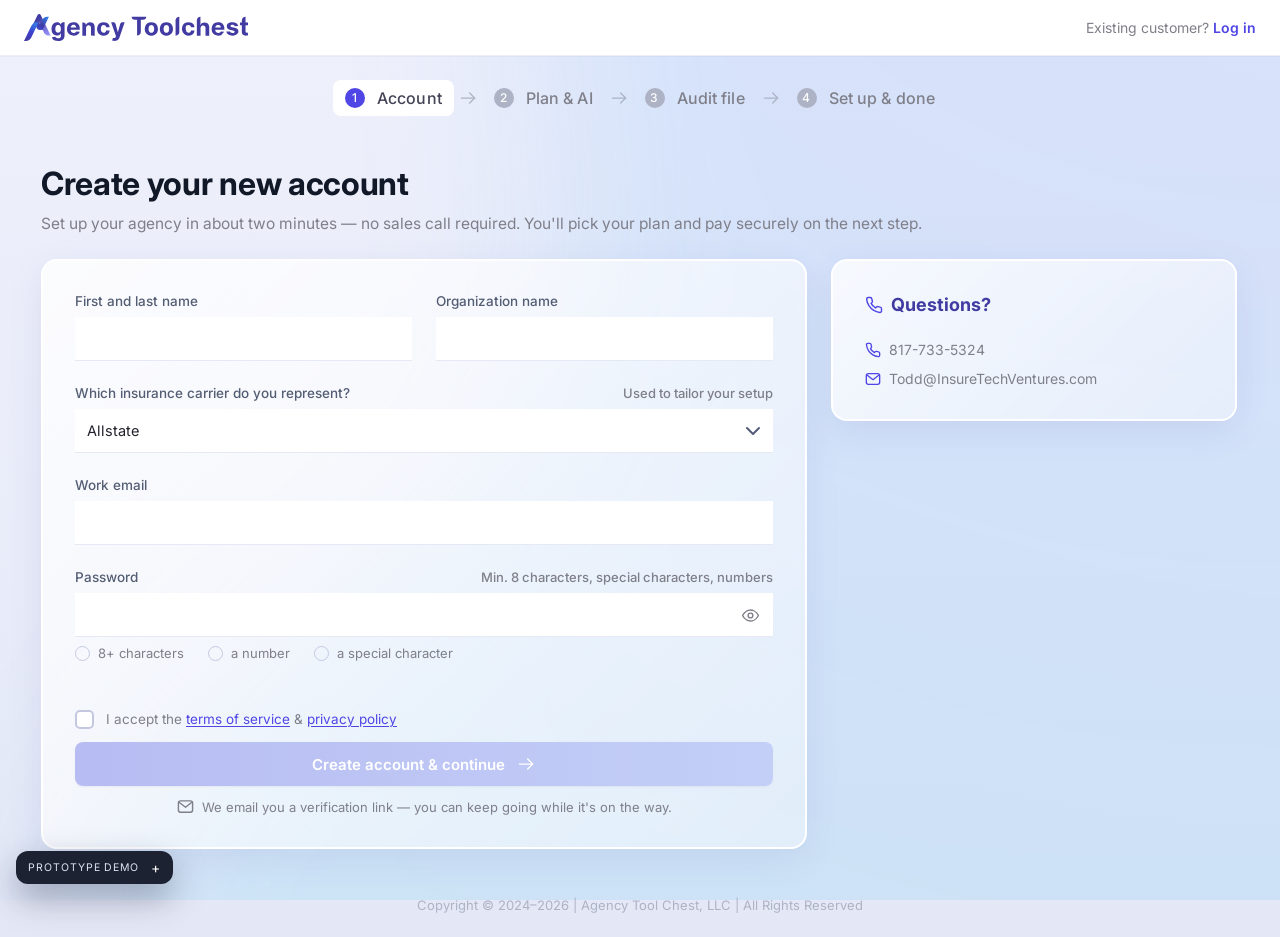
==== commit 2bd8a518: "Registration: mobile layout, coded emails with states, error states - Mobile: "Step X of N" progress" ====
--- a/atc/registration/index.html
+++ b/atc/registration/index.html
@@ -722,7 +722,7 @@
 
   /* ---------- Payment: external Stripe-style page (no ATC chrome) ---------- */
   body.pay-page{background:#F6F9FC}
-  body.pay-page header,body.pay-page .stepper,body.pay-page footer,body.pay-page .bg-shape{display:none}
+  body.pay-page header,body.pay-page .stepper,body.pay-page .m-steps,body.pay-page footer,body.pay-page .bg-shape{display:none}
   .pay-shell{min-height:calc(100vh - 96px);display:flex;align-items:flex-start;justify-content:center;padding:56px 16px}
   .stripe-card{
     width:100%;max-width:440px;background:#fff;border:1px solid #E3E8EE;border-radius:12px;
@@ -771,13 +771,21 @@
     font-size:12px;box-shadow:0 14px 34px rgba(20,24,60,.35);
     display:flex;flex-direction:column;gap:8px;min-width:240px;
   }
-  .demo h4{font-size:10.5px;font-weight:700;letter-spacing:.09em;text-transform:uppercase;color:#9AA3B8}
+  .demo h4,.demo-toggle{font-size:10.5px;font-weight:700;letter-spacing:.09em;text-transform:uppercase;color:#9AA3B8}
+  .demo-toggle{display:flex;justify-content:space-between;align-items:center;gap:12px;border:0!important;background:none!important;padding:0!important;cursor:pointer;font:inherit!important;font-size:10.5px!important}
+  .demo-toggle span{font-size:14px;color:#fff}
+  .demo.collapsed{min-width:0;padding:8px 12px}
+  .demo.collapsed>:not(.demo-toggle){display:none}
   .demo .row{display:flex;align-items:center;gap:6px;flex-wrap:wrap}
   .demo button{
     border:1px solid #3a415c;background:#2a3046;color:#dfe3f2;border-radius:6px;
     font:inherit;font-size:11.5px;font-weight:600;padding:4px 9px;cursor:pointer;
   }
   .demo button:hover{background:#343c58}
+  .demo .demo-inbox{display:inline-flex;align-items:center;gap:8px;padding:6px 12px 6px 8px}
+  .demo .demo-inbox svg{color:#A5B4FC}
+  .demo-count{min-width:18px;height:18px;padding:0 5px;border-radius:999px;background:var(--accent);color:#fff;font-size:11px;font-weight:700;line-height:18px;text-align:center}
+  .demo-sub{font-weight:500;color:#9AA3B8}
   .demo button.on{background:var(--accent);border-color:var(--accent);color:#fff}
   .demo .st{color:#9AA3B8}
   .demo .st b{color:#7EE0B8;font-weight:600}
@@ -1020,6 +1028,161 @@
     .proc-spin{display:none}
     .proc-check,.proc-check path{animation:none;opacity:1;stroke-dashoffset:0}
   }
+
+  /* ---------- Email-link landing page (its own tab) ---------- */
+  body.link-page .stepper,body.link-page .m-steps,body.link-page .demo,body.link-page .mail-notes{display:none}
+  .link-shell{display:flex;justify-content:center;padding:96px 0 48px}
+  .link-card{width:100%;max-width:480px;text-align:center}
+  .stage .link-card{padding:48px 32px}
+  .link-icon{width:64px;height:64px;margin:0 auto;border-radius:50%;display:flex;align-items:center;justify-content:center}
+  .link-icon.ok{background:#E7F8F0;color:#00975F}
+  .link-icon.bad{background:#FDECF2;color:#E5126B}
+  .link-icon.info{background:#EEF0FE;color:#4F46E5}
+  .link-card h1{margin-top:24px;font-size:24px;font-weight:700;line-height:32px;color:#111827}
+  .link-card p{margin-top:8px;font-size:15px;line-height:1.55;color:var(--body)}
+  .link-card .subscribe,.link-card .btn-ghost{width:100%;height:48px;margin-top:32px}
+  .link-card .link-sent{margin-top:16px;font-size:13.5px;font-weight:600;color:#00975F}
+  @media (max-width:640px){.link-shell{padding:48px 0 24px}}
+
+  /* ---------- Error states ---------- */
+  .err-taken{display:none;margin-top:8px;font-size:13px;font-weight:600;color:#ED0378}
+  .err-taken a{color:#ED0378;text-decoration:underline;text-underline-offset:2px}
+  .field.taken .err-taken{display:block}
+  .field.taken .input{border-bottom-color:#ED0378}
+  .form-alert{margin-top:24px;padding:12px 16px;border-radius:8px;background:#FEF2F8;border:1px solid #F9B9D8;color:#B4045D;font-size:13.5px;line-height:1.5}
+  .form-alert[hidden]{display:none}
+  .form-alert+#create-btn{margin-top:12px}
+  .sp-3ds{position:fixed;inset:0;z-index:99;display:flex;align-items:center;justify-content:center;padding:16px;background:rgba(26,31,54,.5)}
+  .sp-3ds[hidden]{display:none}
+  .sp-3ds-card{width:100%;max-width:400px;padding:24px;border-radius:12px;background:#fff;box-shadow:0 16px 40px rgba(26,31,54,.3);text-align:center;animation:modalIn .3s cubic-bezier(.2,.8,.2,1)}
+  .sp-3ds-bank{font-size:12px;font-weight:600;letter-spacing:.06em;text-transform:uppercase;color:#8792A2}
+  .sp-3ds-card h2{margin-top:8px;font-size:20px;font-weight:700;color:#1A1F36}
+  .sp-3ds-card p{margin-top:8px;font-size:14px;line-height:1.55;color:#6B7280}
+  .sp-3ds-card .sp-pay{margin-top:24px}
+  .sp-3ds-fail{margin-top:12px;border:0;background:none;cursor:pointer;font:inherit;font-size:14px;font-weight:500;color:#DF1B41;padding:8px}
+
+  /* ---------- Phone-only pieces (hidden on larger screens) ---------- */
+  .m-steps,.m-desktop,.dz-tap{display:none}
+  .m-steps{margin:24px 0 0}
+  .m-steps-label{font-size:13px;color:var(--muted)}
+  .m-steps-label span{margin:0 4px}
+  .m-steps-label b{color:#111827;font-weight:600}
+  .m-steps-bar{display:flex;gap:4px;margin-top:8px}
+  .m-steps-bar i{flex:1;height:4px;border-radius:999px;background:#DDE1F0}
+  .m-steps-bar i.done{background:#A5B4FC}
+  .m-steps-bar i.cur{background:var(--accent)}
+  .m-desktop-label{font-size:12px;font-weight:700;letter-spacing:.08em;text-transform:uppercase;color:var(--accent)}
+  .m-desktop p{margin-top:8px;font-size:14px;line-height:1.55;color:#535D73}
+  .m-desktop b{color:#111827}
+  .m-desktop .btn-ghost{margin-top:16px}
+  /* touch screens can't drag files in: say "tap" instead */
+  @media (hover:none) and (pointer:coarse){
+    .dz-drag,.dz-browse{display:none}
+    .dz-tap{display:block;font-size:15px;font-weight:500;color:#4F46E5}
+  }
+  .two-btns .btn-ghost{white-space:nowrap}
+
+  /* ---------- PROTOTYPE: email layer (outside the web UI on purpose: OS-style alerts + mail window) ---------- */
+  .mail-notes{position:fixed;top:72px;right:16px;z-index:97;display:flex;flex-direction:column;gap:12px;width:min(360px,calc(100vw - 32px))}
+  .mail-note{
+    display:grid;grid-template-columns:36px minmax(0,1fr) auto;gap:12px;align-items:center;
+    padding:12px 12px 12px 16px;border-radius:12px;background:#1d2233;color:#fff;
+    box-shadow:0 14px 34px rgba(20,24,60,.35);animation:noteIn .4s cubic-bezier(.2,.8,.2,1);
+  }
+  @keyframes noteIn{from{opacity:0;transform:translateX(24px)}to{opacity:1;transform:none}}
+  .mail-note .mn-icon{width:36px;height:36px;border-radius:10px;background:#2a3046;display:flex;align-items:center;justify-content:center;color:#A5B4FC}
+  .mail-note .mn-kind{font-size:11px;font-weight:700;letter-spacing:.08em;text-transform:uppercase;color:#9AA3B8}
+  .mail-note .mn-subj{margin-top:2px;font-size:14px;font-weight:600;line-height:1.35}
+  .mail-note .mn-to{margin-top:2px;font-size:12px;color:#9AA3B8;overflow:hidden;text-overflow:ellipsis;white-space:nowrap}
+  .mail-note .mn-actions{display:flex;flex-direction:column;gap:4px;align-items:stretch}
+  .mail-note button{border:0;border-radius:8px;cursor:pointer;font:inherit;font-size:13px;font-weight:600;padding:8px 12px}
+  .mail-note .mn-open{background:var(--accent);color:#fff}
+  .mail-note .mn-open:hover{filter:brightness(1.1)}
+  .mail-note .mn-x{background:none;color:#9AA3B8;padding:4px}
+  .mail-note .mn-x:hover{color:#fff}
+  body.clean .mail-notes{display:none}
+
+  .mail-view{
+    width:min(720px,calc(100vw - 24px));max-height:calc(100vh - 48px);margin:auto;padding:0;border:0;border-radius:14px;
+    background:#fff;color:var(--ink);box-shadow:0 24px 64px rgba(20,24,60,.35);overflow:hidden;
+  }
+  .mail-view[open]{display:flex;flex-direction:column;animation:modalIn .3s cubic-bezier(.2,.8,.2,1)}
+  .mail-view::backdrop{background:rgba(29,34,51,.55);-webkit-backdrop-filter:blur(2px);backdrop-filter:blur(2px)}
+  .mv-ribbon{display:flex;align-items:center;gap:8px;padding:8px 48px 8px 16px;background:#FEF3C7;color:#92400E;font-size:12.5px;font-weight:600}
+  .mv-ribbon b{letter-spacing:.06em;text-transform:uppercase;font-size:11.5px}
+  .mv-x{position:absolute;top:4px;right:8px;width:36px;height:36px;border:0;border-radius:8px;background:none;cursor:pointer;color:#92400E;display:flex;align-items:center;justify-content:center}
+  .mv-x:hover{background:rgba(146,64,14,.08)}
+  .mv-head{padding:16px 24px;border-bottom:1px solid #E6E9F5}
+  .mv-subject{font-size:18px;font-weight:700;color:#111827;line-height:1.35}
+  .mv-back{display:inline-flex;align-items:center;min-height:32px;margin:-4px 0 8px -8px;padding:0 8px;border:0;border-radius:6px;background:none;cursor:pointer;font:inherit;font-size:13.5px;font-weight:600;color:var(--accent)}
+  .mv-back:hover{background:#F5F6FE}
+  .mv-got{margin-left:8px;padding:2px 8px;border-radius:999px;background:#E0E4FA;color:#413BA2;font-style:normal;font-size:11.5px;font-weight:600;vertical-align:2px}
+  .mv-meta{margin-top:8px;display:grid;grid-template-columns:auto 1fr;gap:4px 12px;font-size:13px;color:var(--muted)}
+  .mv-meta b{color:#374151;font-weight:600}
+  .mv-body{overflow:auto;background:#EBEEFD}
+  /* state switches (prototype): preview the same email for other plan choices */
+  .mv-switch{display:flex;flex-wrap:wrap;align-items:center;gap:8px 16px;padding:12px 24px;border-bottom:1px solid #E6E9F5;background:#FAFBFF}
+  .mv-switch>span{font-size:11.5px;font-weight:700;letter-spacing:.08em;text-transform:uppercase;color:var(--muted)}
+  .mv-outcome:empty{display:none}
+  .mv-outcome{padding:8px 24px;border-bottom:1px solid #E6E9F5;background:#F5F6FE;font-size:13px;line-height:1.5;color:#413BA2}
+  .mv-outcome b{font-weight:700}
+  .mv-seg{display:inline-flex;padding:2px;border-radius:8px;background:#EEF0F7}
+  .mv-seg button{border:0;background:none;cursor:pointer;font:inherit;font-size:13px;font-weight:500;color:#4B5563;padding:4px 12px;border-radius:6px;min-height:28px}
+  .mv-seg button.on{background:#fff;color:#111827;font-weight:600;box-shadow:0 1px 2px rgba(17,24,39,.12)}
+
+  /* ---- coded emails (600px, email-safe look: card, icon disc, label, title, details box, CTA, footer) ---- */
+  .em{padding:32px 16px;background:#EBEEFD}
+  .em-card{max-width:600px;margin:0 auto;background:#fff;border-radius:8px;box-shadow:0 16px 40px rgba(78,82,168,.12);overflow:hidden}
+  .em-main{padding:40px 48px 48px;text-align:center}
+  .em-logo svg{width:180px;height:auto}
+  .em-icon{width:64px;height:64px;margin:48px auto 0;border-radius:50%;display:flex;align-items:center;justify-content:center;background:#EEF0FE;color:#4F46E5}
+  .em-kind{margin-top:12px;font-size:11.5px;font-weight:700;letter-spacing:.08em;text-transform:uppercase;color:#4F46E5}
+  .em.red .em-icon{background:#FDECF2;color:#E5126B}  .em.red .em-kind{color:#E5126B}
+  .em.amber .em-icon{background:#FFF1DE;color:#F59E0B}  .em.amber .em-kind{color:#F59E0B}
+  .em-title{margin-top:32px;font-size:26px;font-weight:700;line-height:1.25;color:#1A1A1A}
+  .em-text{margin-top:12px;font-size:14px;line-height:1.6;color:#6B7280}
+  .em-text a{color:#4F46E5;text-decoration:none}
+  .em-box{position:relative;margin-top:32px;padding:20px 24px 24px;border-radius:8px 8px 0 0;background:#F5F5FA;text-align:left}
+  .em-box::after{
+    content:"";position:absolute;left:0;right:0;bottom:-7px;height:8px;background-repeat:repeat-x;background-size:20px 100%;
+    background-image:url("data:image/svg+xml,%3Csvg xmlns='http://www.w3.org/2000/svg' viewBox='0 0 20 8' preserveAspectRatio='none'%3E%3Cpath d='M0 0H20L10 8Z' fill='%23F5F5FA'/%3E%3C/svg%3E");
+  }
+  .em-box h4{font-size:16px;font-weight:700;color:#1A1A1A}
+  .em-box p{margin-top:4px;font-size:13px;color:#6B7280}
+  .em-rows{margin-top:16px;padding-top:12px;border-top:1px solid #E5E5EE;display:grid;gap:8px}
+  .em-row{display:flex;justify-content:space-between;gap:16px;font-size:14px}
+  .em-row span{font-weight:600;color:#1A1A1A}
+  .em-row b{font-weight:400;color:#6B7280;text-align:right}
+  .em-row b.strong{font-weight:700;color:#4F46E5}
+  .em-row b.bad{font-weight:700;color:#E5126B}
+  .em-cta{
+    display:flex;align-items:center;justify-content:center;gap:8px;width:100%;height:48px;margin-top:40px;border:0;border-radius:10px;cursor:pointer;
+    background:#4F46E5;color:#fff;font:inherit;font-size:15px;font-weight:600;animation:hotPulse 2s ease-in-out infinite;
+  }
+  .em-cta.narrow{width:min(320px,100%);margin-left:auto;margin-right:auto}
+  .em-cta.grad{width:auto;display:inline-flex;padding:0 24px;background:linear-gradient(257.56deg,#046BF2 3.39%,#5E35F2 84.49%)}
+  .em-cta:hover{filter:brightness(1.06)}
+  .em-cta:focus-visible{outline:3px solid #A5B4FC;outline-offset:2px}
+  @keyframes hotPulse{0%,100%{box-shadow:0 0 0 0 rgba(79,70,229,0)}50%{box-shadow:0 0 0 6px rgba(79,70,229,.22)}}
+  .em-note{margin-top:16px;font-size:13px;color:#6B7280}
+  .em-link{margin-top:8px;font-size:13px;color:#9CA3AF;word-break:break-all}
+  .em-foot{padding:24px;background:#F6F6FA;text-align:center;font-size:12.5px;color:#8A8F98}
+  .em-foot nav{margin-top:8px;line-height:1.8}
+  .em-foot a{color:#4F46E5;text-decoration:none}
+  .em-foot i{font-style:normal;margin:0 8px;color:#B0B4C0}
+  @media (max-width:640px){.em{padding:16px 8px}.em-main{padding:32px 20px 40px}.em-title{font-size:22px}.em-box{padding:16px}.em-row{flex-direction:column;gap:2px}.em-row b{text-align:left}}
+  @media (prefers-reduced-motion:reduce){.em-cta{animation:none}}
+  .mv-foot{padding:12px 24px;border-top:1px solid #E6E9F5;font-size:12.5px;color:var(--muted)}
+  .mv-list{padding:8px 0;overflow:auto}
+  .mv-list h3{padding:12px 24px 4px;font-size:11.5px;font-weight:700;letter-spacing:.08em;text-transform:uppercase;color:var(--muted)}
+  .mv-item{display:grid;grid-template-columns:minmax(0,1fr) auto;gap:12px;align-items:center;width:100%;padding:12px 24px;border:0;background:none;text-align:left;cursor:pointer;font:inherit}
+  .mv-item:hover{background:#F5F6FE}
+  .mv-item b{display:block;font-size:14px;font-weight:600;color:#111827}
+  .mv-item span{display:block;margin-top:2px;font-size:12.5px;color:var(--muted)}
+  .mv-item i{font-style:normal;font-size:13px;font-weight:600;color:var(--accent)}
+  .mv-empty{padding:4px 24px 12px;font-size:13px;color:var(--muted)}
+  @media (prefers-reduced-motion:reduce){.mail-note,.mail-view[open]{animation:none}}
+  @media (max-width:640px){.mail-notes{top:auto;bottom:16px;right:16px}}
 
   /* ---------- Responsive ---------- */
   @media (max-width:1240px){
@@ -1050,6 +1213,40 @@
     .setup-btns>*{width:100% !important}
     .onboard-card .onboard-dash,#dashboard-btn{width:100%}
     .tip::after{width:min(252px,calc(100vw - 40px))}
+    .stage .card,.stage .receipt{padding:24px} /* phones: tighter cards so tile headers fit on one line */
+    #view-step-4 .done-card{padding:0}
+    /* header: logo + avatar only */
+    header{padding:0 12px;transition:transform .3s cubic-bezier(.2,.8,.2,1)}
+    header.away{transform:translateY(-100%)}
+    .logo svg{width:150px;height:auto}
+    header .user-meta{display:none}
+    /* steps: "Step X of N" + progress instead of the chip row */
+    .stepper{display:none}
+    .m-steps{display:block}
+    .step-head{margin-top:24px}
+    /* plan tiles: never wider than the card; header may wrap under the pill */
+    .stage .plans{grid-template-columns:minmax(0,1fr)}
+    .stage .plan-top{flex-wrap:wrap;row-gap:8px}
+    .stage .plan-tile{padding:16px}
+    .best-pill,.bp-face{padding:0 8px}
+    /* signup bonus: text on top, price line beneath a divider */
+    .bonus{padding:16px}
+    .bonus-header{align-items:flex-start}
+    #bonus-banner .bonus-title{font-size:14px;line-height:20px}
+    .bonus-row{gap:12px}
+    .bonus-right{flex-direction:row;align-items:baseline;gap:8px;width:100%;padding-top:12px;border-top:1px solid #D4DCF8}
+    .bonus-right .zero{font-size:22px;line-height:28px}
+    /* step 3: no side boxes; full-width 48px buttons, 12px apart (WCAG 2.5.5/2.5.8) */
+    #view-step-3 .cols>aside{display:none}
+    .two-btns .subscribe,.two-btns .btn-ghost{width:100% !important;height:48px}
+    .up-act{min-height:44px}
+    /* step 4: no nested card frame, no desktop-only install */
+    #view-step-4 .done-card{padding:0;background:none;border:0;box-shadow:none;-webkit-backdrop-filter:none;backdrop-filter:none}
+    .done-head{flex-direction:column;align-items:flex-start;gap:16px}
+    .done-head .checkorb{width:48px;height:48px;align-self:center}
+    #view-step-4 .warn-strip,#view-step-4 .setup-btns,#view-step-4 .install-step{display:none}
+    .m-desktop{display:block}
+    .m-desktop .btn-ghost,.onboard-card .onboard-dash{width:100% !important;height:48px}
     .plan-tokens .tip::after{left:-185px} /* keeps the token tooltips inside a phone screen */
     .two-btns{flex-direction:column-reverse;gap:12px}
     .two-btns .subscribe,.two-btns .btn-ghost{width:100%}
@@ -1131,6 +1328,7 @@
   <div class="wrap">
 
     <nav class="stepper" id="stepper" aria-label="Signup steps"></nav>
+    <div class="m-steps" id="m-steps" aria-hidden="true"></div>
 
     <!-- ================= STEP 1 — ACCOUNT ================= -->
     <section class="stage" id="view-step-1">
@@ -1176,6 +1374,7 @@
                 <label class="label" for="af-email">Work email</label>
                 <input class="input" type="email" id="af-email" autocomplete="email">
                 <p class="err">Please enter a valid work email address.</p>
+                <p class="err-taken">An account with this email already exists. <a href="https://agencytoolchest.com/users/sign_in">Log in instead</a> or use another email.</p>
               </div>
 
               <div class="field" id="f-password" style="margin-bottom:0">
@@ -1199,6 +1398,9 @@
               </label>
               <p class="err" id="terms-err">Please accept the terms to continue.</p>
 
+              <div class="form-alert" id="create-alert" role="alert" hidden>
+                <b>We couldn’t create your account.</b> Something went wrong on our side or with your connection — your details are kept, please try again.
+              </div>
               <button class="subscribe" id="create-btn" type="submit">
                 Create account &amp; continue
                 <svg width="20" height="20" viewBox="0 0 24 24" fill="none" stroke="currentColor" stroke-width="1.5" stroke-linecap="round" stroke-linejoin="round"><path d="M4 12h16"/><path d="M14 6l6 6-6 6"/></svg>
@@ -1333,7 +1535,7 @@
                         </defs>
                       </svg>
                     </span>
-                    <div class="bonus-title">Exclusive signup bonus: First 30 days of AI — free</div>
+                    <div class="bonus-title">Signup bonus: First 30 days of AI — free</div>
                   </div>
                   <div class="bonus-text">Add AI now and explore your selected plan at no cost for 30 days.</div>
                 </div>
@@ -1440,6 +1642,11 @@
     </section>
 
     <!-- ================= STRIPE PAYMENT (external page, no ATC chrome) ================= -->
+    <!-- ================= EMAIL LINK LANDING (opens in a new tab: ?link=valid|expired|used) ================= -->
+    <section class="stage" id="view-link">
+      <div class="link-shell"><div class="card link-card" id="link-card"></div></div>
+    </section>
+
     <section class="stage" id="view-pay">
       <div class="pay-shell">
         <div class="stripe-card">
@@ -1474,7 +1681,7 @@
               <p class="sp-err">Your name is incomplete.</p>
             </div>
 
-            <div class="sp-pay-err" id="pay-err"></div>
+            <div class="sp-pay-err" id="pay-err" role="alert"></div>
 
             <button class="sp-pay" id="pay-btn" type="submit">
               <span id="pay-btn-label">Pay $3,000.00</span>
@@ -1482,6 +1689,15 @@
           </form>
 
           <a class="sp-paid" id="paid-link" href="#step-3">Paid (skip card form)</a>
+          <div class="sp-3ds" id="sp-3ds" hidden>
+            <div class="sp-3ds-card" role="dialog" aria-modal="true" aria-labelledby="sp-3ds-title">
+              <div class="sp-3ds-bank">Your bank · secure check</div>
+              <h2 id="sp-3ds-title">Confirm this payment</h2>
+              <p>Your bank needs you to approve <b id="sp-3ds-amt"></b> to Agency Toolchest. In real life this opens your banking app or asks for a one-time code.</p>
+              <button type="button" class="sp-pay" data-3ds="ok">Approve payment</button>
+              <button type="button" class="sp-3ds-fail" data-3ds="fail">Fail authentication</button>
+            </div>
+          </div>
           <a class="sp-return" href="#step-2">&larr; Return to Agency Toolchest</a>
           <div class="sp-powered">Powered by <b>Stripe</b></div>
         </div>
@@ -1544,6 +1760,7 @@
                 </svg>
                 <div class="dz-drag">Drag&amp;Drop</div>
                 <div class="dz-browse">or browse files</div>
+                <div class="dz-tap">Tap to choose a file</div>
                 <div class="dz-sub">Accepts .xlsx, .xls, .csv · up to 25 MB</div>
               </div>
             </div>
@@ -1560,7 +1777,7 @@
             <p class="upload-error" id="upload-error">Attach your All Purpose Audit file first — or choose "I'll do this later" to continue without it.</p>
 
             <div class="two-btns">
-              <button class="btn-ghost" id="skip-upload" type="button" style="width:auto;white-space:nowrap">I'll do this later</button>
+              <button class="btn-ghost" id="skip-upload" type="button">I'll do this later</button>
               <button class="subscribe" id="upload-btn" type="button">
                 <span id="upload-btn-label">Upload &amp; continue</span>
                 <svg width="20" height="20" viewBox="0 0 24 24" fill="none" stroke="currentColor" stroke-width="1.5" stroke-linecap="round" stroke-linejoin="round"><path d="M4 12h16"/><path d="M14 6l6 6-6 6"/></svg>
@@ -1626,7 +1843,7 @@
                 Install the extension
               </div>
               <div class="side-list">
-                <div class="side-item"><svg viewBox="0 0 24 24" fill="none" stroke="#4F46E5" stroke-width="1.7" stroke-linecap="round" stroke-linejoin="round"><path d="M20 6 9 17l-5-5"/></svg><span>Click below — the Chrome Web Store opens in a <b>new tab</b></span></div>
+                <div class="side-item install-step"><svg viewBox="0 0 24 24" fill="none" stroke="#4F46E5" stroke-width="1.7" stroke-linecap="round" stroke-linejoin="round"><path d="M20 6 9 17l-5-5"/></svg><span>Click below — the Chrome Web Store opens in a <b>new tab</b></span></div>
                 <div class="side-item"><svg viewBox="0 0 24 24" fill="none" stroke="#4F46E5" stroke-width="1.7" stroke-linecap="round" stroke-linejoin="round"><path d="M20 6 9 17l-5-5"/></svg><span>Click <b>Add to Chrome → Add extension</b></span></div>
                 <div class="side-item"><svg viewBox="0 0 24 24" fill="none" stroke="#4F46E5" stroke-width="1.7" stroke-linecap="round" stroke-linejoin="round"><path d="M20 6 9 17l-5-5"/></svg><span>Pin it to your toolbar for easy access.</span></div>
               </div>
@@ -1652,6 +1869,11 @@
                   </svg>
                   Download Chrome extension
                 </a>
+              </div>
+              <div class="m-desktop">
+                <div class="m-desktop-label">On your computer</div>
+                <p>The extension works in <b>Chrome on a desktop or laptop</b> — it can't be installed on a phone. The install link is in your <b>payment confirmation email</b>, so just open that email on your computer.</p>
+                <button class="btn-ghost" id="copy-link-btn" type="button">Copy link to extension</button>
               </div>
             </section>
 
@@ -1713,6 +1935,10 @@
 
 <div class="demo" id="demo" hidden></div>
 
+<!-- PROTOTYPE ONLY — emails the user receives. Not part of the web flow; never shown with ?clean or PROTOTYPE=false -->
+<div class="mail-notes" id="mail-notes" aria-live="polite"></div>
+<dialog class="mail-view" id="mail-view" aria-label="Email preview"></dialog>
+
 <script>
 (function () {
   'use strict';
@@ -1759,7 +1985,11 @@
     aiPlan: null,             // 'advanced' | 'standard' | null — nothing pre-selected
     billingDay: 13,
     consents: { base: false, ai: false },
-    payDecline: false,        // demo: arm next payment to decline
+    payOutcome: 'ok',         // demo: next payment → ok | declined | funds | expired | cvc | auth
+    accountOutcome: 'ok',     // demo: next 'Create account' → ok | taken | server
+    linkState: 'valid',       // demo: confirmation link in the email → valid | expired | used
+    retryOutcome: 'ok',       // demo: 'Retry Payment' from the email → ok | fails
+    lastDecline: 'declined',  // reason of the last declined payment (drives the email)
     uploadFail: false,        // demo: arm next upload to fail mid-way
     aiDeclined: false,        // chose "Decide later — trial only" — don't ask again
     upload: { status: 'idle' }, // idle | uploading | failed | invalid | done
@@ -2011,6 +2241,7 @@
       replayRoll(section); prevSection = section;
       if (state.route === 'step-4') celebrate();
       if (state.route === 'step-2') shimmerSave();
+      if (state.route === 'step-2' && !state.emailVerified && inbox.indexOf('welcome') < 0) deliverEmail('welcome', 1400);
     }
 
     document.title = TITLES[state.route] || TITLES['step-1'];
@@ -2117,6 +2348,10 @@
     });
     stepPrevCur = cur;
     $('stepper').innerHTML = html;
+    // phones: "Step 2 of 4 · Plan & AI" + segmented progress (the chip row is hidden there)
+    $('m-steps').innerHTML =
+      '<div class="m-steps-label">Step ' + (cur + 1) + ' of ' + steps.length + ' <span>·</span> <b>' + esc(steps[cur].label) + '</b></div>' +
+      '<div class="m-steps-bar">' + steps.map(function (s, i) { return '<i class="' + (i < cur ? 'done' : i === cur ? 'cur' : '') + '"></i>'; }).join('') + '</div>';
     $('stepper').querySelectorAll('.chip').forEach(function (chip) {
       chip.addEventListener('click', function () { go(chip.dataset.route); });
     });
@@ -2382,6 +2617,7 @@
   }
 
   /* ============================ DEMO BAR ============================ */
+  var demoOpen = false;   // collapsed to a small pill so it never covers the page
   function renderDemo() {
     var demo = $('demo');
     if (!PROTOTYPE || CLEAN) { demo.hidden = true; return; }
@@ -2391,34 +2627,33 @@
       var on = state.route === r;
       return '<button data-go="' + r + '"' + (on ? ' class="on"' : '') + '>' + r.replace('step-', 'Step ').replace('pay', 'Stripe') + '</button>';
     }).join('');
-    var emailBtn = state.emailVerified
-      ? '<button class="on" data-act="verify">Email: verified ✓</button>'
-      : '<button data-act="verify">Simulate email link click</button>';
-    var carrier = '<button data-carrier="allstate"' + (state.carrier === 'allstate' ? ' class="on"' : '') + '>Allstate</button>' +
-                  '<button data-carrier="other"' + (state.carrier === 'other' ? ' class="on"' : '') + '>Other</button>';
-    var decline = '<button data-act="decline"' + (state.payDecline ? ' class="on"' : '') + '>' +
-                  (state.payDecline ? 'Decline armed ✓' : 'Arm payment decline') + '</button>' +
-                  '<button data-act="upfail"' + (state.uploadFail ? ' class="on"' : '') + '>' +
-                  (state.uploadFail ? 'Upload fail armed ✓' : 'Arm upload fail') + '</button>';
+    // only the switches that change what's on this page (email states live in the Inbox)
+    var opt = function (key, val, label) { return '<button data-sim="' + key + '" data-v="' + val + '"' + (state[key] === val ? ' class="on"' : '') + '>' + label + '</button>'; };
+    var row = function (label, btns) { return '<div class="row"><span class="st">' + label + '</span>' + btns + '</div>'; };
+    var r = state.route, pageRows = '';
+    if (r === 'step-1') pageRows += row('Create account:', opt('accountOutcome', 'ok', 'OK') + opt('accountOutcome', 'taken', 'Email taken') + opt('accountOutcome', 'server', 'Server error'));
+    if (r === 'step-2' || r === 'step-3' || r === 'step-4')
+      pageRows += row('Carrier:', '<button data-carrier="allstate"' + (state.carrier === 'allstate' ? ' class="on"' : '') + '>Allstate</button>' +
+                                  '<button data-carrier="other"' + (state.carrier === 'other' ? ' class="on"' : '') + '>Other</button>');
+    if (r === 'pay') pageRows += row('Next payment:', opt('payOutcome', 'ok', 'OK') + opt('payOutcome', 'declined', 'Declined') + opt('payOutcome', 'funds', 'No funds') +
+                                     opt('payOutcome', 'expired', 'Expired') + opt('payOutcome', 'cvc', 'CVC') + opt('payOutcome', 'auth', 'Bank auth'));
+    if (r === 'step-3') pageRows += row('Upload:', '<button data-act="upfail"' + (state.uploadFail ? ' class="on"' : '') + '>' + (state.uploadFail ? 'Next upload fails \u2713' : 'Make next upload fail') + '</button>');
     var track = (state.ref || state.utm)
       ? '<div class="row st">tracked: ' + [state.ref ? 'ref=<b>' + esc(state.ref) + '</b>' : '', state.utm ? 'utm_source=<b>' + esc(state.utm) + '</b>' : ''].filter(Boolean).join(' · ') + '</div>'
       : '';
+    demo.classList.toggle('collapsed', !demoOpen);
     demo.innerHTML =
-      '<h4>Prototype demo</h4>' +
-      '<div class="row">' + jump + '</div>' +
-      '<div class="row">' + emailBtn + '</div>' +
-      '<div class="row">' + carrier + decline + '</div>' + track;
+      '<button type="button" class="demo-toggle" aria-expanded="' + demoOpen + '">Prototype demo <span>' + (demoOpen ? '–' : '+') + '</span></button>' +
+      '<div class="row">' + jump + '</div>' + pageRows +
+      '<div class="row"><button data-act="inbox" class="demo-inbox">' +
+        '<svg width="16" height="16" viewBox="0 0 24 24" fill="none" stroke="currentColor" stroke-width="1.9" stroke-linecap="round" stroke-linejoin="round" aria-hidden="true"><path d="M22 12h-6l-2 3h-4l-2-3H2"/><path d="M5.45 5.11 2 12v6a2 2 0 0 0 2 2h16a2 2 0 0 0 2-2v-6l-3.45-6.89A2 2 0 0 0 16.76 4H7.24a2 2 0 0 0-1.79 1.11z"/></svg>' +
+        'Inbox' + (inbox.length ? '<span class="demo-count">' + inbox.length + '</span>' : '') + '<span class="demo-sub">email previews</span></button></div>' + track;
+    demo.querySelector('.demo-toggle').addEventListener('click', function () { demoOpen = !demoOpen; renderDemo(); });
     demo.querySelectorAll('[data-go]').forEach(function (b) {
       b.addEventListener('click', function () {
         history.replaceState(null, '', '#' + b.dataset.go);
         apply(b.dataset.go);
       });
-    });
-    var vBtn = demo.querySelector('[data-act="verify"]');
-    if (vBtn) vBtn.addEventListener('click', function () {
-      state.emailVerified = true;
-      toast('Email verified — thanks!');
-      render();
     });
     demo.querySelectorAll('[data-carrier]').forEach(function (b) {
       b.addEventListener('click', function () {
@@ -2428,12 +2663,11 @@
         render();
       });
     });
+    demo.querySelector('[data-act="inbox"]').addEventListener('click', openInbox);
     var uBtn = demo.querySelector('[data-act="upfail"]');
     if (uBtn) uBtn.addEventListener('click', function () { state.uploadFail = !state.uploadFail; renderDemo(); });
-    var dBtn = demo.querySelector('[data-act="decline"]');
-    if (dBtn) dBtn.addEventListener('click', function () {
-      state.payDecline = !state.payDecline;
-      render();
+    demo.querySelectorAll('[data-sim]').forEach(function (b) {
+      b.addEventListener('click', function () { state[b.dataset.sim] = b.dataset.v; renderDemo(); });
     });
   }
 
@@ -2492,6 +2726,7 @@
     b.disabled = !formValid();
     if (was && !b.disabled) sweep(b);
   }
+  $('af-email').addEventListener('input', function () { $('f-email').classList.remove('taken'); });
   ['af-name', 'af-org', 'af-email', 'af-password'].forEach(function (id) {
     $(id).addEventListener('input', function () {
       updateCreateBtn();
@@ -2542,7 +2777,12 @@
     // create account — session stays open, verification email "sent", continue immediately
     state.account = { name: name, org: org, email: email, password: pw, carrier: carrier };
     state.carrier = carrier;
+    $('create-alert').hidden = true;
+    $('f-email').classList.remove('taken');
+    var outcome = state.accountOutcome;
     busy($('create-btn'), 'Creating your account…', 750, function () {
+      if (outcome === 'taken') { state.account = null; $('f-email').classList.add('taken'); $('af-email').focus(); return; }
+      if (outcome === 'server') { state.account = null; $('create-alert').hidden = false; return; }
       toast('Account created — verification email sent to ' + email + '. Keep going, we\u2019ll wait.');
       go('step-2');
     });
@@ -2721,26 +2961,70 @@
   });
   $('pf-cvc-in').addEventListener('input', function () {
     this.value = this.value.replace(/\D/g, '').slice(0, 4);
+    $('pf-cvc').classList.remove('invalid');
   });
+  $('pf-exp-in').addEventListener('input', function () { $('pf-exp').classList.remove('invalid'); });
 
   $('pay-form').addEventListener('submit', function (e) {
     e.preventDefault();
+    var num = $('pf-number-in').value.replace(/\D/g, '');
+    if (num.length >= 4) state.card = { brand: { 3: 'Amex', 4: 'Visa', 5: 'Mastercard', 6: 'Discover' }[num[0]] || 'Card', last4: num.slice(-4) };
     // External Stripe page — no validation on our side. Only a deliberately
     // armed decline (demo bar) shows the retry flow.
-    if (state.payDecline) {
-      var err = $('pay-err');
-      err.innerHTML = '<b>Your card was declined.</b> No charge was made — try the card again, or use a different card below.';
-      err.classList.add('show');
-      return;
+    clearPayErrors();
+    var o = state.payOutcome;
+    if (o === 'auth') { open3ds(); return; }
+    if (o !== 'ok') { payFail(o); return; }
+    paySuccess();
+  });
+
+  // Stripe-style outcomes (the real copy Stripe Checkout shows)
+  var PAY_ERR = {
+    declined: '<b>Your card was declined.</b> No charge was made — try again, or use a different card.',
+    funds:    '<b>Your card has insufficient funds.</b> No charge was made — try a different card.',
+    expired:  'Your card has expired.',
+    cvc:      'Your card\u2019s security code is incorrect.',
+    auth:     '<b>We couldn\u2019t authenticate your payment method.</b> Please choose a different payment method and try again.',
+    error:    '<b>Something went wrong while processing your card.</b> No charge was made — please try again in a moment.'
+  };
+  function clearPayErrors() {
+    $('pay-err').classList.remove('show');
+    ['pf-exp', 'pf-cvc'].forEach(function (id) { $(id).classList.remove('invalid'); });
+  }
+  function payFail(kind) {
+    if (kind === 'expired' || kind === 'cvc') {        // field-level errors sit under the field
+      var f = $(kind === 'expired' ? 'pf-exp' : 'pf-cvc');
+      f.querySelector('.sp-err').textContent = PAY_ERR[kind];
+      f.classList.add('invalid');
+      f.querySelector('input').focus();
+    } else {
+      $('pay-err').innerHTML = PAY_ERR[kind];
+      $('pay-err').classList.add('show');
     }
-    $('pay-err').classList.remove('show');
+    state.lastDecline = kind;
+    deliverEmail('failed', 900);
+  }
+  function paySuccess() {
     state.paymentDone = true;
+    deliverEmail('receipt', 2600);
     go(state.carrier === 'allstate' ? 'step-3' : 'step-4');
+  }
+  function open3ds() {
+    $('sp-3ds-amt').textContent = fmt(BILL[state.billingPlan].due);
+    $('sp-3ds').hidden = false;
+    $('sp-3ds').querySelector('[data-3ds="ok"]').focus();
+  }
+  $('sp-3ds').addEventListener('click', function (e) {
+    var b = e.target.closest('[data-3ds]');
+    if (!b) return;
+    $('sp-3ds').hidden = true;
+    if (b.dataset['3ds'] === 'ok') paySuccess(); else payFail('auth');
   });
 
   $('paid-link').addEventListener('click', function (e) {
     e.preventDefault();
     state.paymentDone = true;
+    deliverEmail('receipt', 2600);
     go(state.carrier === 'allstate' ? 'step-3' : 'step-4');
   });
 
@@ -2898,9 +3182,256 @@
     forceGo('step-4');
   });
   /* ============================ STEP 4 ============================ */
+  // phones: copy the Chrome Web Store link (to send to themselves / open on the computer)
+  $('copy-link-btn').addEventListener('click', function () {
+    var url = document.querySelector('.setup-btns a.subscribe').href, btn = this;
+    var done = function () { btn.textContent = 'Link copied ✓'; setTimeout(function () { btn.textContent = 'Copy link to extension'; }, 2000); };
+    if (navigator.clipboard && navigator.clipboard.writeText) navigator.clipboard.writeText(url).then(done, function () { window.prompt('Copy this link:', url); });
+    else window.prompt('Copy this link:', url);
+  });
   $('dashboard-btn').addEventListener('click', function () {
     toast('Opening your dashboard… (demo)');
   });
+
+  /* ============================ PROTOTYPE: EMAILS ============================ */
+  // Emails the user would receive. Shown as OS-style alerts + a mail window so they're
+  // clearly outside the website. Coded templates with the user's real details; switches preview other states.
+  var EMAILS = {
+    welcome: { subject: 'Confirm your email', when: 'Sent right after the account is created', vary: ['link'] },
+    failed:  { subject: 'Your payment could not be processed', when: 'Sent when a payment is declined', vary: ['reason', 'bill', 'retry'] },
+    receipt: { subject: 'Payment received — your receipt', when: 'Sent after a successful payment (includes the extension link)', vary: ['bill', 'ai'] },
+    billing: { subject: 'Your ATC subscription renews in one week', when: '7 days before each renewal (monthly or annual)', later: true, vary: ['bill', 'ai'] },
+    aifirst: { subject: 'Your AI plan will be billed in one week', when: 'Annual plans only — sent once, 7 days before the first AI charge (when the trial ends)', later: true, vary: ['aiplan'] },
+    expired: { subject: 'Action required: your card on file has expired', when: 'When a renewal fails on an expired card', later: true, vary: ['bill', 'ai'] }
+  };
+  var SWITCHES = {
+    bill: { label: 'Billing', opts: [['annual', 'Annual'], ['monthly', 'Monthly']] },
+    ai:   { label: 'AI plan', opts: [['', 'None'], ['standard', 'Standard'], ['advanced', 'Advanced']] },
+    aiplan: { label: 'AI plan', opts: [['standard', 'Standard'], ['advanced', 'Advanced']] },
+    // error states
+    reason: { label: 'Reason', opts: [['declined', 'Declined'], ['funds', 'No funds'], ['auth', 'Bank auth'], ['error', 'Processing error']] },
+    link:   { label: 'On click', opts: [['valid', 'Confirms'], ['expired', 'Link expired'], ['used', 'Already used']] },
+    retry:  { label: 'On click', opts: [['ok', 'Payment succeeds'], ['fails', 'Fails again']] }
+  };
+  var FAIL_COPY = {
+    declined: { kind: 'Payment failed', title: 'Your payment could not be processed.', text: 'Your card was declined, so we couldn\u2019t process the payment for your Agency Tool Chest subscription. Please retry the payment or use a different card to continue uninterrupted access.', status: 'Declined', cta: 'Retry Payment' },
+    funds:    { kind: 'Payment failed', title: 'Your payment could not be processed.', text: 'Your card has insufficient funds. Please retry once funds are available, or use a different card to continue uninterrupted access to Agency Tool Chest.', status: 'Insufficient funds', cta: 'Retry Payment' },
+    auth:     { kind: 'Action required', title: 'Your bank needs to confirm this payment.', text: 'Your bank asked for an extra security check before charging your card. Complete the check to finish your Agency Tool Chest payment — it takes a few seconds.', status: 'Authentication required', cta: 'Complete authentication' },
+    error:    { kind: 'Payment failed', title: 'We couldn\u2019t finish your payment.', text: 'Something went wrong while processing the payment for your Agency Tool Chest subscription. No charge was made — please try again.', status: 'Processing error', cta: 'Try again' }
+  };
+  var EM_ICON = {
+    mail: '<svg width="28" height="28" viewBox="0 0 24 24" fill="none" stroke="currentColor" stroke-width="1.7" stroke-linecap="round" stroke-linejoin="round"><rect x="2.5" y="4.5" width="19" height="15" rx="2.5"/><path d="m3.5 6.5 8.5 6.5 8.5-6.5"/></svg>',
+    receipt: '<svg width="26" height="26" viewBox="0 0 24 24" fill="none" stroke="currentColor" stroke-width="1.7" stroke-linecap="round" stroke-linejoin="round"><path d="M6 3h12v18l-2-1.4-2 1.4-2-1.4-2 1.4-2-1.4L6 21z"/><path d="M9 8h6M9 12h6M9 16h3"/></svg>',
+    warn: '<svg width="28" height="28" viewBox="0 0 24 24" fill="none" stroke="currentColor" stroke-width="1.7" stroke-linecap="round" stroke-linejoin="round"><path d="M10.3 3.9 1.8 18a2 2 0 0 0 1.7 3h17a2 2 0 0 0 1.7-3L13.7 3.9a2 2 0 0 0-3.4 0z"/><path d="M12 9v4"/><path d="M12 17h.01"/></svg>',
+    chrome: '<svg width="20" height="20" viewBox="0 0 24 24" fill="none" stroke="#fff" stroke-width="1.6" stroke-linecap="round" stroke-linejoin="round"><circle cx="12" cy="12" r="9.5"/><circle cx="12" cy="12" r="3.8"/><path d="M12 8.2h8.6M8.7 13.9 4.4 6.4M15.3 13.9l-4.3 7.5"/></svg>'
+  };
+  var txnId = String(100000 + Math.floor(Math.random() * 900000));
+  function ymd(d) { return d.toISOString().slice(0, 10); }
+  function inDays(n) { var d = new Date(); d.setDate(d.getDate() + n); return d; }
+  function cardText(expired) { var c = state.card || { brand: 'Visa', last4: '4242' }; return c.brand + ' (**** **** **** ' + c.last4 + ')' + (expired ? ' - Expired' : ''); }
+  function emRow(label, value, cls) { return '<div class="em-row"><span>' + label + '</span><b class="' + (cls || '') + '">' + value + '</b></div>'; }
+  function emBox(title, sub, rows) { return '<div class="em-box"><h4>' + title + '</h4><p>' + sub + '</p><div class="em-rows">' + rows.join('') + '</div></div>'; }
+  function emFoot(full) {
+    var links = full ? ['View this in your browser', 'Update subscription preferences', 'Account settings', 'Help&amp;Support', 'Privacy'] : ['View this in your browser', 'Help&amp;Support', 'Privacy'];
+    return '<div class="em-foot">Agency Tool Chest, LLC<nav>' + links.map(function (l) { return '<a href="#" onclick="return false">' + l + '</a>'; }).join('<i>·</i>') + '</nav></div>';
+  }
+  function emShell(tone, icon, kind, title, text, middle, foot) {
+    // own copy of the logo's gradients/clip ids — the header (and its defs) is hidden on the Stripe page
+    var logo = document.querySelector('header .logo svg').outerHTML.replace(/(id="|url\(#)([\w-]+)/g, '$1$2-em');
+    return '<div class="em ' + tone + '"><div class="em-card"><div class="em-main">' +
+      '<div class="em-logo">' + logo + '</div><div class="em-icon">' + EM_ICON[icon] + '</div><div class="em-kind">' + kind + '</div>' +
+      '<h1 class="em-title">' + title + '</h1>' + (text ? '<p class="em-text">' + text + '</p>' : '') + middle + '</div>' + foot + '</div></div>';
+  }
+  // live content: account email, plan, amounts, card typed on Stripe, dates
+  function emailHTML(id, o) {
+    var annual = o.bill !== 'monthly', plan = annual ? 'Annual' : 'Monthly';
+    var ai = o.ai ? PLANS[o.ai] : null;
+    var subPrice = annual ? 3000 : 275;
+    var bundled = !annual && ai;                                   // monthly renewal = subscription + AI plan in one charge
+    var renewal = subPrice + (bundled ? ai.price : 0);
+    var renewalRows = function (label, cls) {
+      return [emRow(label, fmt(renewal), cls)].concat(bundled ? [emRow('Includes', 'Agency Tool Chest ' + fmt(subPrice) + ' + ' + ai.name + ' AI ' + fmt(ai.price))] : []);
+    };
+    if (id === 'welcome') return emShell('', 'mail', 'Confirm your email', 'Welcome ' + esc(mailTo()) + '!',
+      'Thanks for signing up for Agency Tool Chest. Please confirm your email address by clicking the button below to get started.',
+      '<button type="button" class="em-cta narrow" data-act="verify">Confirm Email</button>' +
+      '<p class="em-note">If the button doesn’t work, copy and paste the following link into your browser:</p>' +
+      '<p class="em-link">https://agencytoolchest.com/confirm-email?token=' + txnId + 'a8f2</p>', emFoot(false));
+    if (id === 'receipt') return emShell('', 'receipt', 'Payment received',
+      'We have received the payment for your subscription.<br>Thank you for your business!', 'Questions? Contact us at <a href="mailto:support@agencytoolchest.com">support@agencytoolchest.com</a>.',
+      emBox('Receipt - Agency Tool Chest subscription', 'A payment confirmation for your new subscription.', [
+        emRow('Amount', fmt(annual ? 3000 : 775), 'strong'),
+        emRow('Plan', 'Agency Tool Chest (' + plan + ')' + (annual ? '' : ' + one-time setup fee $500.00')),
+        emRow('Charged to', cardText()),
+        emRow('Transaction ID', txnId),
+        emRow('Date', ymd(new Date()) + ', ' + new Date().toISOString().slice(11, 19) + ', UTC'),
+        emRow('AI Plan Subscription', ai ? ai.name + ' — $' + ai.price + '/mo after the 30-day trial' : 'Trial only (30 days)')
+      ]) + '<button type="button" class="em-cta grad" data-act="store">' + EM_ICON.chrome + 'Download Chrome extension</button>', emFoot(true));
+    var fc = FAIL_COPY[o.reason] || FAIL_COPY.declined;
+    if (id === 'failed') return emShell(o.reason === 'auth' ? 'amber' : 'red', 'warn', fc.kind, fc.title, fc.text,
+      emBox('Payment details', 'Update your payment method to continue uninterrupted access to Agency Tool Chest.', [
+        emRow('Subscription', 'Agency Tool Chest (' + plan + ')'),
+        emRow('Amount due', fmt(annual ? 3000 : 775), 'strong'),
+        emRow('Card on file', cardText()),
+        emRow('Status', fc.status, 'bad')
+      ]) + '<button type="button" class="em-cta" data-act="retry">' + fc.cta + '</button>', emFoot(true));
+    if (id === 'aifirst') {
+      ai = PLANS[o.aiplan] || PLANS.advanced;
+      var trialEnd = ymd(inDays(30));
+      return emShell('amber', 'warn', 'Upcoming charge', 'Your AI plan will be billed in one week.',
+        'Your 30-day AI trial ends on ' + trialEnd + ' and your ' + ai.name + ' plan starts then. The first charge is prorated to line up with your billing day (the ' + dayLabel(state.billingDay) + '). Want to change or cancel? Do it before ' + trialEnd + '.',
+        emBox('Upcoming charge - ' + ai.name + ' AI plan', 'A one-time heads-up before your first AI charge. Your Agency Tool Chest subscription is already paid for the year.', [
+          emRow('AI plan', ai.name),
+          emRow('Amount', fmt(ai.price) + '/month', 'strong'),
+          emRow('First charge', trialEnd + ' (prorated)'),
+          emRow('Then', 'Monthly on the ' + dayLabel(state.billingDay)),
+          emRow('Payment method', cardText())
+        ]) + '<button type="button" class="em-cta" data-act="billing">Review billing details</button>', emFoot(true));
+    }
+    if (id === 'billing') {
+      var next = ymd(inDays(7)), cycle = annual ? 'annual' : 'monthly';
+      return emShell('amber', 'warn', 'Upcoming charge', 'Your ATC subscription will be billed ' + (annual ? 'annually' : 'monthly') + ' in one week.',
+        'Your ' + cycle + ' subscription renewal is coming up. You will be charged on ' + next + '. If you’d like to make changes to your plan, please do so before the billing date.',
+        emBox('Upcoming charge - Agency Tool Chest ' + cycle + ' subscription', 'A heads-up about your next scheduled renewal.', [].concat(renewalRows('Amount', 'strong'), [
+          emRow('Billing cycle', plan),
+          emRow('Next billing date', next),
+          emRow('Payment method', cardText())
+        ], annual && ai ? [emRow('AI plan', ai.name + ' — $' + ai.price + '/mo, continues monthly on the ' + dayLabel(state.billingDay) + ' (billed separately)')] : [])) +
+        '<button type="button" class="em-cta" data-act="billing">Review billing details</button>', emFoot(true));
+    }
+    if (id === 'expired' && annual && ai) return emShell('red', 'warn', 'Action required', 'Your card on file has expired.',
+      'We couldn’t charge your monthly ' + ai.name + ' AI plan because your card has expired. Your Agency Tool Chest subscription stays active — only AI is paused until you update your payment method.',
+      emBox('Payment details', 'Update your payment method to turn AI back on.', [
+        emRow('Subscription', ai.name + ' AI plan (monthly)'),
+        emRow('Amount due', fmt(ai.price), 'strong'),
+        emRow('Agency Tool Chest', 'Annual — paid, still active'),
+        emRow('Card on file', cardText(true)),
+        emRow('Status', 'Payment failed · AI paused', 'bad')
+      ]) + '<button type="button" class="em-cta" data-act="billing">Update Payment Method</button>', emFoot(true));
+    if (id === 'expired') return emShell('red', 'warn', 'Action required', 'Your card on file has expired.',
+      'We were unable to process the payment for your Agency Tool Chest subscription because your card has expired. Please update your payment method to avoid service interruption.',
+      emBox('Payment details', 'Update your payment method to continue uninterrupted access to Agency Tool Chest.', [
+        emRow('Subscription', 'Agency Tool Chest (' + plan + ')' + (bundled ? ' + ' + ai.name + ' AI' : ''))
+      ].concat(renewalRows('Amount due', 'strong'), [
+        emRow('Card on file', cardText(true)),
+        emRow('Status', 'Payment failed', 'bad')
+      ])) + '<button type="button" class="em-cta" data-act="billing">Update Payment Method</button>', emFoot(true));
+    return '';
+  }
+  var inbox = [];                       // ids received in this session, newest first
+  var mailView = $('mail-view');
+  function mailTo() { return state.account ? state.account.email : 'name@agency.com'; }
+  function emailsOn() { return PROTOTYPE && !CLEAN; }
+
+  function deliverEmail(id, delay) {
+    if (!emailsOn()) return;
+    setTimeout(function () {
+      inbox = [id].concat(inbox.filter(function (x) { return x !== id; }));
+      var e = EMAILS[id], note = document.createElement('div');
+      $('mail-notes').querySelectorAll('[data-mail="' + id + '"]').forEach(function (n) { n.remove(); });   // newest replaces an older alert of the same email
+      note.className = 'mail-note';
+      note.dataset.mail = id;
+      note.innerHTML =
+        '<span class="mn-icon"><svg width="18" height="18" viewBox="0 0 24 24" fill="none" stroke="currentColor" stroke-width="1.8" stroke-linecap="round" stroke-linejoin="round"><rect x="2" y="4" width="20" height="16" rx="3"/><path d="m3 6 9 7 9-7"/></svg></span>' +
+        '<div><div class="mn-kind">Email · prototype preview</div><div class="mn-subj"></div><div class="mn-to"></div></div>' +
+        '<div class="mn-actions"><button type="button" class="mn-open">Open</button><button type="button" class="mn-x" aria-label="Dismiss">Dismiss</button></div>';
+      note.querySelector('.mn-subj').textContent = e.subject;
+      note.querySelector('.mn-to').textContent = 'Agency Toolchest → ' + mailTo();
+      note.querySelector('.mn-open').addEventListener('click', function () { note.remove(); openEmail(id); });
+      note.querySelector('.mn-x').addEventListener('click', function () { note.remove(); });
+      $('mail-notes').prepend(note);
+      renderDemo();
+    }, delay || 0);
+  }
+
+  function mailChrome(inner) {
+    return '<div class="mv-ribbon"><b>Prototype</b> Email preview — this arrives in the user’s inbox; it’s not a page in the signup flow.</div>' +
+           '<button type="button" class="mv-x" data-mv="close" aria-label="Close email preview"><svg width="18" height="18" viewBox="0 0 24 24" fill="none" stroke="currentColor" stroke-width="2" stroke-linecap="round"><path d="M6 6l12 12M18 6 6 18"/></svg></button>' + inner;
+  }
+  var mailPreview = { id: null, bill: 'annual', ai: '' };
+  function openEmail(id) {
+    var e = EMAILS[id];
+    mailPreview = { id: id, bill: state.billingPlan, ai: state.aiPlan || '', aiplan: state.aiPlan || 'advanced', reason: { cvc: 'declined', expired: 'declined' }[state.lastDecline] || state.lastDecline,
+                    link: state.linkState, retry: state.retryOutcome };   // start from what the user chose / what happened
+    var sw = (e.vary || []).map(function (k) {
+      return '<span>' + SWITCHES[k].label + '</span><div class="mv-seg" role="group" aria-label="' + SWITCHES[k].label + '">' +
+        SWITCHES[k].opts.map(function (o) { return '<button type="button" data-sw="' + k + '" data-v="' + o[0] + '">' + o[1] + '</button>'; }).join('') + '</div>';
+    }).join('');
+    mailView.innerHTML = mailChrome(
+      '<div class="mv-head"><button type="button" class="mv-back" data-mv="inbox">← Inbox</button><div class="mv-subject"></div><div class="mv-meta"><b>From</b><span>Agency Toolchest &lt;noreply@agencytoolchest.com&gt;</span><b>To</b><span class="mv-to"></span></div></div>' +
+      (sw ? '<div class="mv-switch"><span>Preview state</span></div><div class="mv-outcome" aria-live="polite"></div>' : '') +
+      '<div class="mv-body"></div><div class="mv-foot">' + esc(e.when) + ' · the email’s button works</div>');
+    if (sw) mailView.querySelector('.mv-switch').insertAdjacentHTML('beforeend', sw);
+    mailView.querySelector('.mv-subject').textContent = e.subject;
+    mailView.querySelector('.mv-to').textContent = mailTo();
+    renderEmailBody();
+    if (!mailView.open) mailView.showModal();
+  }
+  // switches that don't change the email's look explain what its button will do
+  var OUTCOME = {
+    link: { valid:   '\u201cConfirm Email\u201d opens a new tab saying \u201cYour email is confirmed\u201d; the signup tab updates to \u201cEmail verified\u201d.',
+            expired: '\u201cConfirm Email\u201d opens a new tab saying \u201cThis confirmation link has expired\u201d, with \u201cSend a new link\u201d (a new email arrives here).',
+            used:    '\u201cConfirm Email\u201d opens a new tab saying \u201cThis link was already used\u201d \u2014 nothing else changes.' },
+    retry: { ok:    'The button opens the payment page and the payment goes through.',
+             fails: 'The button opens the payment page and the payment fails again with the same reason.' }
+  };
+  function renderEmailBody() {
+    mailView.querySelector('.mv-body').innerHTML = emailHTML(mailPreview.id, mailPreview);
+    mailView.querySelectorAll('[data-sw]').forEach(function (b) { b.classList.toggle('on', mailPreview[b.dataset.sw] === b.dataset.v); });
+    var out = mailView.querySelector('.mv-outcome'), key = EMAILS[mailPreview.id].vary && EMAILS[mailPreview.id].vary.filter(function (k) { return OUTCOME[k]; })[0];
+    if (out) out.innerHTML = key ? '<b>On click:</b> ' + OUTCOME[key][mailPreview[key]] : '';
+  }
+  function openInbox() {
+    // every email in the prototype; "Received" marks the ones that arrived in this session
+    var item = function (id) {
+      var e = EMAILS[id], got = inbox.indexOf(id) >= 0;
+      return '<button type="button" class="mv-item" data-open="' + id + '"><div><b>' + esc(e.subject) +
+        (got ? ' <em class="mv-got">Received</em>' : '') + '</b><span>' + esc(e.when) + '</span></div><i>Open</i></button>';
+    };
+    mailView.innerHTML = mailChrome(
+      '<div class="mv-head"><div class="mv-subject">Inbox — ' + esc(mailTo()) + '</div></div><div class="mv-list">' +
+      '<h3>During signup</h3>' + ['welcome', 'failed', 'receipt'].map(item).join('') +
+      '<h3>Later in the subscription</h3>' + ['billing', 'aifirst', 'expired'].map(item).join('') + '</div>');
+    if (!mailView.open) mailView.showModal();
+  }
+  mailView.addEventListener('click', function (ev) {
+    if (ev.target === mailView || ev.target.closest('[data-mv="close"]')) { mailView.close(); return; }
+    if (ev.target.closest('[data-mv="inbox"]')) { openInbox(); return; }
+    var o = ev.target.closest('[data-open]');
+    if (o) { openEmail(o.dataset.open); return; }
+    var sw = ev.target.closest('[data-sw]');
+    if (sw) { mailPreview[sw.dataset.sw] = sw.dataset.v; renderEmailBody(); return; }   // preview only — the order is untouched
+    var hot = ev.target.closest('.em [data-act]');
+    if (!hot) return;
+    var act = hot.dataset.act;
+    mailView.close();
+    if (act === 'verify') {
+      // like a real email link: opens its own page in a new tab; this tab hears back over a channel
+      window.open(location.pathname + '?link=' + (mailPreview.link || 'valid') + '&email=' + encodeURIComponent(mailTo()), '_blank');
+    }
+    else if (act === 'retry') {
+      // link outcome: the retry either goes through or fails with the same reason
+      state.payOutcome = mailPreview.retry === 'fails' ? (mailPreview.reason === 'error' ? 'declined' : mailPreview.reason) : 'ok';
+      if (mailPreview.reason === 'auth' && mailPreview.retry !== 'fails') state.payOutcome = 'auth';
+      if (state.route !== 'pay') forceGo('pay');
+      renderDemo();
+    }
+    else if (act === 'store') { window.open(document.querySelector('.setup-btns a.subscribe').href, '_blank', 'noopener'); }
+    else toast('Would open Account Billing settings (prototype)');
+  });
+
+  /* ============================ PHONE HEADER ============================ */
+  // scroll down → header slides away; scroll up (or near the top) → it comes back
+  (function () {
+    var hdr = document.querySelector('header'), lastY = window.scrollY, phone = window.matchMedia('(max-width:640px)');
+    window.addEventListener('scroll', function () {
+      var y = window.scrollY;
+      if (!phone.matches) { hdr.classList.remove('away'); lastY = y; return; }
+      if (Math.abs(y - lastY) < 6) return;          // ignore jitter
+      hdr.classList.toggle('away', y > lastY && y > 56);
+      lastY = y;
+    }, { passive: true });
+  })();
 
   /* ============================ TOOLTIPS ============================ */
   document.querySelectorAll('.tip').forEach(function (t) { t.setAttribute('aria-label', t.dataset.tip); });
@@ -2913,9 +3444,46 @@
     if (e.key === 'Escape') document.querySelectorAll('.tip.open').forEach(function (o) { o.classList.remove('open'); });
   });
 
+  /* ============================ EMAIL LINK LANDING ============================ */
+  var bc = ('BroadcastChannel' in window) ? new BroadcastChannel('atc-signup-prototype') : null;
+  if (bc) bc.onmessage = function (m) {          // the signup tab reacts to what happened in the link tab
+    if (m.data === 'verified' && !state.emailVerified) { state.emailVerified = true; render(); }   // the green 'Email verified' bar is the only confirmation
+    if (m.data === 'resend') { toast('New confirmation link sent to ' + mailTo()); deliverEmail('welcome', 1200); }
+  };
+  var LINK = qs.get('link');
+  function renderLinkPage(kind) {
+    var email = qs.get('email') || 'your email';
+    var I = {
+      ok:   '<svg width="30" height="30" viewBox="0 0 24 24" fill="none" stroke="currentColor" stroke-width="2.4" stroke-linecap="round" stroke-linejoin="round"><path d="M5 12.5 10 17.5 19 7.5"/></svg>',
+      bad:  '<svg width="28" height="28" viewBox="0 0 24 24" fill="none" stroke="currentColor" stroke-width="1.9" stroke-linecap="round" stroke-linejoin="round"><circle cx="12" cy="12" r="9.5"/><path d="M12 7v5l3 2"/></svg>',
+      info: '<svg width="28" height="28" viewBox="0 0 24 24" fill="none" stroke="currentColor" stroke-width="1.9" stroke-linecap="round" stroke-linejoin="round"><rect x="2.5" y="4.5" width="19" height="15" rx="2.5"/><path d="m3.5 6.5 8.5 6.5 8.5-6.5"/></svg>'
+    };
+    var P = {
+      valid:   ['ok',   'Your email is confirmed', '<b>' + esc(email) + '</b> is verified. You can close this tab and continue your signup where you left off.', '<button type="button" class="subscribe" data-link="close">Close this tab</button>'],
+      expired: ['bad',  'This confirmation link has expired', 'Confirmation links are valid for 24 hours. We can send a fresh one to <b>' + esc(email) + '</b>.', '<button type="button" class="subscribe" data-link="resend">Send a new link</button><p class="link-sent" id="link-sent" hidden>New link sent — check your inbox.</p>'],
+      used:    ['info', 'This link was already used', 'Your email is already confirmed — there’s nothing else to do. You can close this tab.', '<button type="button" class="btn-ghost" data-link="close">Close this tab</button>']
+    }[kind] || null;
+    if (!P) return false;
+    document.title = P[1] + ' — Agency Toolchest';
+    $('link-card').innerHTML = '<div class="link-icon ' + P[0] + '">' + I[P[0]] + '</div><h1>' + P[1] + '</h1><p>' + P[2] + '</p>' + P[3];
+    $('link-card').addEventListener('click', function (e) {
+      var b = e.target.closest('[data-link]');
+      if (!b) return;
+      if (b.dataset.link === 'close') { window.close(); return; }
+      if (bc) bc.postMessage('resend');
+      b.disabled = true; $('link-sent').hidden = false;
+    });
+    if (kind === 'valid' && bc) bc.postMessage('verified');
+    return true;
+  }
+
   /* ============================ INIT ============================ */
   if (CLEAN) document.body.classList.add('clean');
-  apply(routeFromHash());
+  if (LINK && renderLinkPage(LINK)) {                 // opened from an email link: only the landing page
+    document.body.classList.add('link-page');
+    document.querySelectorAll('.stage').forEach(function (st) { st.classList.toggle('active', st.id === 'view-link'); });
+    renderHeader();
+  } else apply(routeFromHash());
 })();
 </script>
 </body>
